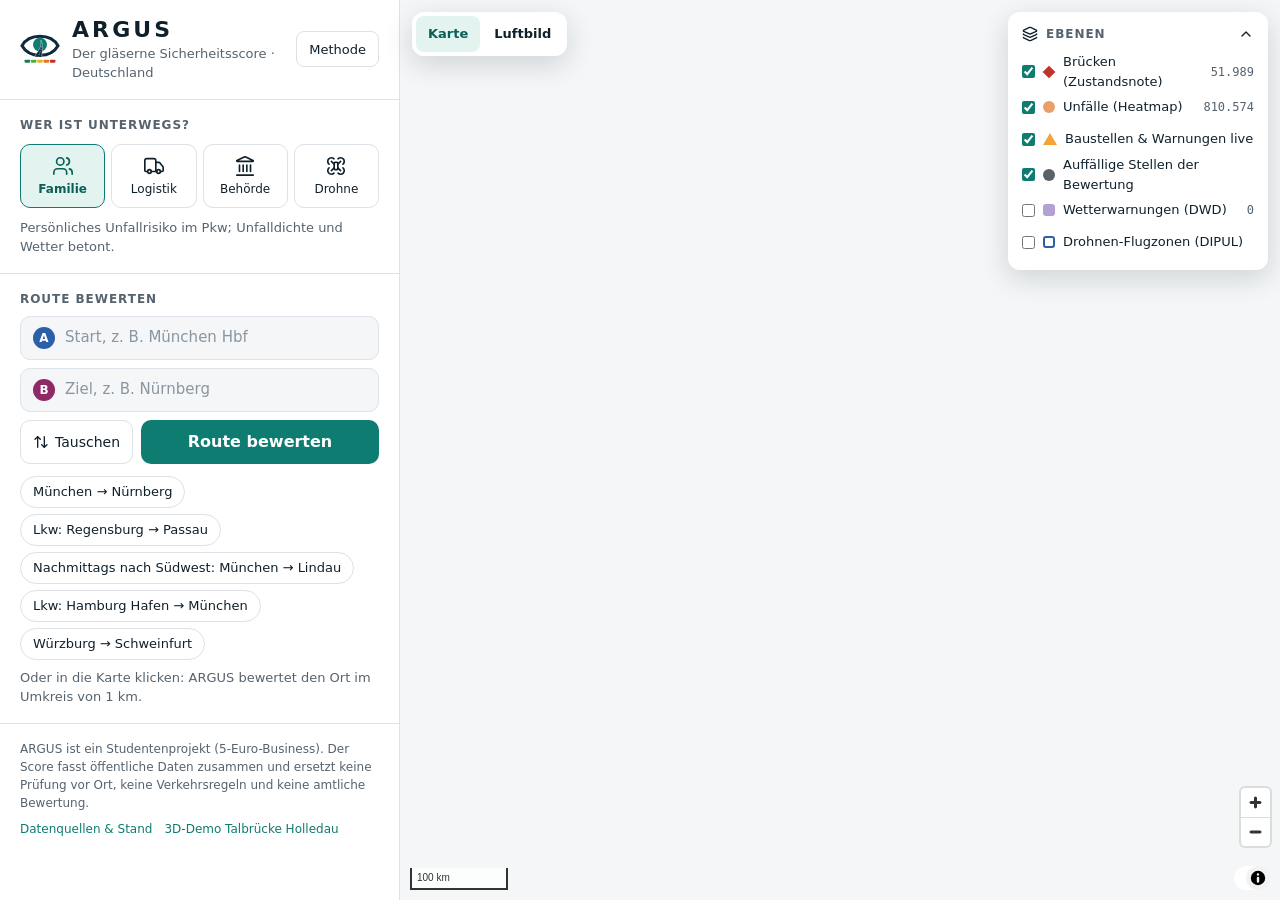
==== index.html @ 0be1b9ce "chore: Build von argus@a9c6c86 Co-Authored-By: Claude Opus 5.5 <noreply@anthropic.com>" ====
<!doctype html>
<html lang="de">
  <head>
    <meta charset="UTF-8" />
    <meta name="viewport" content="width=device-width, initial-scale=1.0" />
    <meta name="description" content="ARGUS – der gläserne Sicherheitsscore für Routen in Deutschland, berechnet aus offenen Daten." />
    <meta name="theme-color" content="#0f2a3d" />
    <link rel="icon" type="image/svg+xml" href="./argus.svg" />
    <title>ARGUS · Sicherheitsscore Deutschland</title>
    <script type="module" crossorigin src="./assets/index-DUgHoI8A.js"></script>
    <link rel="stylesheet" crossorigin href="./assets/index-BVlkdrrv.css">
  </head>
  <body>
    <div id="root"></div>
  </body>
</html>
---- assets/index-BVlkdrrv.css ----
@layer properties{@supports (((-webkit-hyphens:none)) and (not (margin-trim:block))) or ((-moz-orient:inline) and (not (color:rgb(from red r g b)))){*,:before,:after,::backdrop{--tw-scale-x:1;--tw-scale-y:1;--tw-scale-z:1;--tw-divide-y-reverse:0;--tw-border-style:solid;--tw-leading:initial;--tw-font-weight:initial;--tw-tracking:initial;--tw-ordinal:initial;--tw-slashed-zero:initial;--tw-numeric-figure:initial;--tw-numeric-spacing:initial;--tw-numeric-fraction:initial;--tw-shadow:0 0 #0000;--tw-shadow-color:initial;--tw-shadow-alpha:100%;--tw-inset-shadow:0 0 #0000;--tw-inset-shadow-color:initial;--tw-inset-shadow-alpha:100%;--tw-ring-color:initial;--tw-ring-shadow:0 0 #0000;--tw-inset-ring-color:initial;--tw-inset-ring-shadow:0 0 #0000;--tw-ring-inset:initial;--tw-ring-offset-width:0px;--tw-ring-offset-color:#fff;--tw-ring-offset-shadow:0 0 #0000;--tw-outline-style:solid;--tw-blur:initial;--tw-brightness:initial;--tw-contrast:initial;--tw-grayscale:initial;--tw-hue-rotate:initial;--tw-invert:initial;--tw-opacity:initial;--tw-saturate:initial;--tw-sepia:initial;--tw-drop-shadow:initial;--tw-drop-shadow-color:initial;--tw-drop-shadow-alpha:100%;--tw-drop-shadow-size:initial}}}@layer theme{:root,:host{--font-sans:"IBM Plex Sans", system-ui, sans-serif;--color-white:#fff;--spacing:.25rem;--text-xs:.75rem;--text-xs--line-height:calc(1 / .75);--text-sm:.875rem;--text-sm--line-height:calc(1.25 / .875);--text-base:1rem;--text-base--line-height: 1.5 ;--text-lg:1.125rem;--text-lg--line-height:calc(1.75 / 1.125);--font-weight-medium:500;--font-weight-semibold:600;--font-weight-bold:700;--leading-tight:1.25;--leading-relaxed:1.625;--radius-sm:.25rem;--radius-md:.375rem;--radius-lg:.5rem;--radius-xl:.75rem;--radius-2xl:1rem;--animate-spin:spin 1s linear infinite;--aspect-video:16 / 9;--default-transition-duration:.15s;--default-transition-timing-function:cubic-bezier(.4, 0, .2, 1);--default-font-family:"IBM Plex Sans", system-ui, sans-serif;--default-mono-font-family:"IBM Plex Mono", ui-monospace, monospace;--color-accent:var(--accent)}}@layer base{*,:after,:before,::backdrop{box-sizing:border-box;border:0 solid;margin:0;padding:0}::file-selector-button{box-sizing:border-box;border:0 solid;margin:0;padding:0}html,:host{-webkit-text-size-adjust:100%;tab-size:4;line-height:1.5;font-family:var(--default-font-family,-apple-system, BlinkMacSystemFont, "Segoe UI", Roboto, "Helvetica Neue", "Noto Sans", Arial, sans-serif, "Apple Color Emoji", "Segoe UI Emoji", "Segoe UI Symbol", "Noto Color Emoji");font-feature-settings:var(--default-font-feature-settings,normal);font-variation-settings:var(--default-font-variation-settings,normal);-webkit-tap-highlight-color:transparent}hr{height:0;color:inherit;border-top-width:1px}abbr:where([title]){-webkit-text-decoration:underline dotted;text-decoration:underline dotted}h1,h2,h3,h4,h5,h6{font-size:inherit;font-weight:inherit}a{color:inherit;-webkit-text-decoration:inherit;text-decoration:inherit}b,strong{font-weight:bolder}code,kbd,samp,pre{font-family:var(--default-mono-font-family,ui-monospace, SFMono-Regular, Menlo, Monaco, Consolas, "Liberation Mono", "Courier New", monospace);font-feature-settings:var(--default-mono-font-feature-settings,normal);font-variation-settings:var(--default-mono-font-variation-settings,normal);font-size:1em}small{font-size:80%}sub,sup{vertical-align:baseline;font-size:75%;line-height:0;position:relative}sub{bottom:-.25em}sup{top:-.5em}table{text-indent:0;border-color:inherit;border-collapse:collapse}:-moz-focusring:where(:not(iframe)){outline:auto}progress{vertical-align:baseline}summary{display:list-item}ol,ul,menu{list-style:none}img,svg,video,canvas,audio,iframe,embed,object{vertical-align:middle;display:block}img,video{max-width:100%;height:auto}button,input,select,optgroup,textarea{font:inherit;font-feature-settings:inherit;font-variation-settings:inherit;letter-spacing:inherit;color:inherit;opacity:1;background-color:#0000;border-radius:0}::file-selector-button{font:inherit;font-feature-settings:inherit;font-variation-settings:inherit;letter-spacing:inherit;color:inherit;opacity:1;background-color:#0000;border-radius:0}:where(select:is([multiple],[size])) optgroup{font-weight:bolder}:where(select:is([multiple],[size])) optgroup option{padding-inline-start:20px}::file-selector-button{margin-inline-end:4px}::placeholder{opacity:1}@supports (not ((-webkit-appearance:-apple-pay-button))) or (contain-intrinsic-size:1px){::placeholder{color:currentColor}@supports (color:color-mix(in lab,red,red)){::placeholder{color:color-mix(in oklab,currentcolor 50%,transparent)}}}textarea{resize:vertical}::-webkit-search-decoration{-webkit-appearance:none}::-webkit-date-and-time-value{min-height:1lh;text-align:inherit}::-webkit-datetime-edit{display:inline-flex}::-webkit-datetime-edit-fields-wrapper{padding:0}::-webkit-datetime-edit{padding-block:0}::-webkit-datetime-edit-year-field{padding-block:0}::-webkit-datetime-edit-month-field{padding-block:0}::-webkit-datetime-edit-day-field{padding-block:0}::-webkit-datetime-edit-hour-field{padding-block:0}::-webkit-datetime-edit-minute-field{padding-block:0}::-webkit-datetime-edit-second-field{padding-block:0}::-webkit-datetime-edit-millisecond-field{padding-block:0}::-webkit-datetime-edit-meridiem-field{padding-block:0}::-webkit-calendar-picker-indicator{line-height:1}:-moz-ui-invalid{box-shadow:none}button,input:where([type=button],[type=reset],[type=submit]){appearance:button}::file-selector-button{appearance:button}::-webkit-inner-spin-button{height:auto}::-webkit-outer-spin-button{height:auto}[hidden]:where(:not([hidden=until-found])){display:none!important}}@layer components;@layer utilities{.visible{visibility:visible}.absolute{position:absolute}.fixed{position:fixed}.relative{position:relative}.sticky{position:sticky}.inset-0{inset:0}.inset-x-0{inset-inline:0}.inset-y-0{inset-block:0}.-top-1{top:calc(var(--spacing) * -1)}.-top-1\.5{top:calc(var(--spacing) * -1.5)}.top-0{top:0}.top-2{top:calc(var(--spacing) * 2)}.top-3{top:calc(var(--spacing) * 3)}.top-14{top:calc(var(--spacing) * 14)}.top-full{top:100%}.right-0{right:0}.right-2{right:calc(var(--spacing) * 2)}.right-3{right:calc(var(--spacing) * 3)}.-bottom-1{bottom:calc(var(--spacing) * -1)}.-bottom-1\.5{bottom:calc(var(--spacing) * -1.5)}.bottom-8{bottom:calc(var(--spacing) * 8)}.left-0{left:0}.left-3{left:calc(var(--spacing) * 3)}.z-10{z-index:10}.z-20{z-index:20}.order-1{order:1}.order-2{order:2}.col-span-2{grid-column:span 2/span 2}.container{width:100%}@media(min-width:40rem){.container{max-width:40rem}}@media(min-width:48rem){.container{max-width:48rem}}@media(min-width:64rem){.container{max-width:64rem}}@media(min-width:80rem){.container{max-width:80rem}}@media(min-width:96rem){.container{max-width:96rem}}.m-0{margin:0}.m-auto{margin:auto}.-mx-2{margin-inline:calc(var(--spacing) * -2)}.my-3{margin-block:calc(var(--spacing) * 3)}.-mt-1{margin-top:calc(var(--spacing) * -1)}.mt-1{margin-top:var(--spacing)}.mt-2{margin-top:calc(var(--spacing) * 2)}.mt-px{margin-top:1px}.-mr-2{margin-right:calc(var(--spacing) * -2)}.ml-1{margin-left:var(--spacing)}.ml-1\.5{margin-left:calc(var(--spacing) * 1.5)}.ml-auto{margin-left:auto}.block{display:block}.flex{display:flex}.grid{display:grid}.inline-block{display:inline-block}.aspect-video{aspect-ratio:var(--aspect-video)}.size-0{width:0;height:0}.size-2{width:calc(var(--spacing) * 2);height:calc(var(--spacing) * 2)}.size-3{width:calc(var(--spacing) * 3);height:calc(var(--spacing) * 3)}.size-9{width:calc(var(--spacing) * 9);height:calc(var(--spacing) * 9)}.size-\[22px\]{width:22px;height:22px}.size-\[84px\]{width:84px;height:84px}.h-1\.5{height:calc(var(--spacing) * 1.5)}.h-3{height:calc(var(--spacing) * 3)}.h-3\.5{height:calc(var(--spacing) * 3.5)}.h-4{height:calc(var(--spacing) * 4)}.h-14{height:calc(var(--spacing) * 14)}.h-auto{height:auto}.h-full{height:100%}.max-h-72{max-height:calc(var(--spacing) * 72)}.max-h-\[calc\(100vh-48px\)\]{max-height:calc(100vh - 48px)}.min-h-0{min-height:0}.min-h-8{min-height:calc(var(--spacing) * 8)}.min-h-9{min-height:calc(var(--spacing) * 9)}.min-h-11{min-height:calc(var(--spacing) * 11)}.min-h-16{min-height:calc(var(--spacing) * 16)}.w-0\.5{width:calc(var(--spacing) * .5)}.w-1\.5{width:calc(var(--spacing) * 1.5)}.w-\[74px\]{width:74px}.w-\[min\(260px\,calc\(100vw-24px\)\)\]{width:min(260px,100vw - 24px)}.w-\[min\(320px\,calc\(100\%-24px\)\)\]{width:min(320px,100% - 24px)}.w-\[min\(760px\,calc\(100vw-32px\)\)\]{width:min(760px,100vw - 32px)}.w-\[min\(1180px\,calc\(100vw-32px\)\)\]{width:min(1180px,100vw - 32px)}.w-full{width:100%}.min-w-0{min-width:0}.min-w-\[3px\]{min-width:3px}.flex-1{flex:1}.flex-none{flex:none}.scale-75{--tw-scale-x:75%;--tw-scale-y:75%;--tw-scale-z:75%;scale:var(--tw-scale-x) var(--tw-scale-y)}.rotate-45{rotate:45deg}.rotate-180{rotate:180deg}.animate-spin{animation:var(--animate-spin)}.cursor-grab{cursor:grab}.cursor-pointer{cursor:pointer}.list-none{list-style-type:none}.grid-cols-4{grid-template-columns:repeat(4,minmax(0,1fr))}.grid-cols-\[1fr_auto\]{grid-template-columns:1fr auto}.grid-cols-\[40fr_15fr_15fr_15fr_15fr\]{grid-template-columns:40fr 15fr 15fr 15fr 15fr}.grid-cols-\[auto_1fr\]{grid-template-columns:auto 1fr}.grid-rows-\[46vh_1fr\]{grid-template-rows:46vh 1fr}.flex-col{flex-direction:column}.flex-wrap{flex-wrap:wrap}.place-items-center{place-items:center}.items-center{align-items:center}.items-end{align-items:flex-end}.items-start{align-items:flex-start}.justify-between{justify-content:space-between}.justify-center{justify-content:center}.gap-0\.5{gap:calc(var(--spacing) * .5)}.gap-1{gap:var(--spacing)}.gap-1\.5{gap:calc(var(--spacing) * 1.5)}.gap-2{gap:calc(var(--spacing) * 2)}.gap-2\.5{gap:calc(var(--spacing) * 2.5)}.gap-3{gap:calc(var(--spacing) * 3)}.gap-3\.5{gap:calc(var(--spacing) * 3.5)}.gap-4{gap:calc(var(--spacing) * 4)}.gap-\[2px\]{gap:2px}.gap-\[3px\]{gap:3px}.gap-px{gap:1px}.gap-x-3{column-gap:calc(var(--spacing) * 3)}.gap-x-4{column-gap:calc(var(--spacing) * 4)}.gap-y-0\.5{row-gap:calc(var(--spacing) * .5)}.gap-y-1{row-gap:var(--spacing)}:where(.divide-y>:not(:last-child)){--tw-divide-y-reverse:0;border-bottom-style:var(--tw-border-style);border-top-style:var(--tw-border-style);border-top-width:calc(1px * var(--tw-divide-y-reverse));border-bottom-width:calc(1px * calc(1 - var(--tw-divide-y-reverse)))}:where(.divide-line>:not(:last-child)){border-color:var(--line)}.self-start{align-self:flex-start}.self-stretch{align-self:stretch}.truncate{text-overflow:ellipsis;white-space:nowrap;overflow:hidden}.overflow-auto{overflow:auto}.overflow-hidden{overflow:hidden}.overflow-x-auto{overflow-x:auto}.overflow-y-auto{overflow-y:auto}.rounded{border-radius:.25rem}.rounded-2xl{border-radius:var(--radius-2xl)}.rounded-\[3px\]{border-radius:3px}.rounded-\[5px\]{border-radius:5px}.rounded-\[10px\]{border-radius:10px}.rounded-full{border-radius:2147483647px}.rounded-lg{border-radius:var(--radius-lg)}.rounded-md{border-radius:var(--radius-md)}.rounded-sm{border-radius:var(--radius-sm)}.rounded-xl{border-radius:var(--radius-xl)}.rounded-t-\[2px\]{border-top-left-radius:2px;border-top-right-radius:2px}.rounded-l-\[3px\]{border-top-left-radius:3px;border-bottom-left-radius:3px}.rounded-r-\[3px\]{border-top-right-radius:3px;border-bottom-right-radius:3px}.border{border-style:var(--tw-border-style);border-width:1px}.border-0{border-style:var(--tw-border-style);border-width:0}.border-2{border-style:var(--tw-border-style);border-width:2px}.border-x-\[7px\]{border-inline-style:var(--tw-border-style);border-inline-width:7px}.border-b{border-bottom-style:var(--tw-border-style);border-bottom-width:1px}.border-b-\[12px\]{border-bottom-style:var(--tw-border-style);border-bottom-width:12px}.border-accent{border-color:var(--accent)}.border-ink{border-color:var(--ink)}.border-line{border-color:var(--line)}.border-x-transparent{border-inline-color:#0000}.bg-\[\#2b5fa8\]{background-color:#2b5fa8}.bg-\[\#8e2a66\]{background-color:#8e2a66}.bg-\[\#e3b32a\]{background-color:#e3b32a}.bg-accent{background-color:var(--accent)}.bg-accent-soft{background-color:var(--accent-soft)}.bg-faint{background-color:var(--faint)}.bg-grade-a{background-color:#1a7f4b}.bg-grade-b{background-color:#5daa3c}.bg-grade-c{background-color:#e3b32a}.bg-grade-d{background-color:#e2742b}.bg-grade-e{background-color:#c2312a}.bg-ground{background-color:var(--ground)}.bg-ink,.bg-ink\/15{background-color:var(--ink)}@supports (color:color-mix(in lab,red,red)){.bg-ink\/15{background-color:color-mix(in oklab,var(--ink) 15%,transparent)}}.bg-surface{background-color:var(--surface)}.bg-track{background-color:var(--track)}.bg-transparent{background-color:#0000}.bg-warn-soft{background-color:var(--warn-soft)}.p-0{padding:0}.p-1{padding:var(--spacing)}.p-1\.5{padding:calc(var(--spacing) * 1.5)}.p-2{padding:calc(var(--spacing) * 2)}.px-1\.5{padding-inline:calc(var(--spacing) * 1.5)}.px-2{padding-inline:calc(var(--spacing) * 2)}.px-2\.5{padding-inline:calc(var(--spacing) * 2.5)}.px-3{padding-inline:calc(var(--spacing) * 3)}.px-4{padding-inline:calc(var(--spacing) * 4)}.px-5{padding-inline:calc(var(--spacing) * 5)}.px-6{padding-inline:calc(var(--spacing) * 6)}.py-1\.5{padding-block:calc(var(--spacing) * 1.5)}.py-2{padding-block:calc(var(--spacing) * 2)}.py-2\.5{padding-block:calc(var(--spacing) * 2.5)}.py-3{padding-block:calc(var(--spacing) * 3)}.py-4{padding-block:calc(var(--spacing) * 4)}.py-5{padding-block:calc(var(--spacing) * 5)}.py-px{padding-block:1px}.pt-1{padding-top:var(--spacing)}.pr-2{padding-right:calc(var(--spacing) * 2)}.pb-2{padding-bottom:calc(var(--spacing) * 2)}.text-center{text-align:center}.text-left{text-align:left}.font-mono{font-family:IBM Plex Mono,ui-monospace,monospace}.text-base{font-size:var(--text-base);line-height:var(--tw-leading,var(--text-base--line-height))}.text-lg{font-size:var(--text-lg);line-height:var(--tw-leading,var(--text-lg--line-height))}.text-sm{font-size:var(--text-sm);line-height:var(--tw-leading,var(--text-sm--line-height))}.text-xs{font-size:var(--text-xs);line-height:var(--tw-leading,var(--text-xs--line-height))}.text-\[11px\]{font-size:11px}.text-\[12px\]{font-size:12px}.text-\[13px\]{font-size:13px}.text-\[14px\]{font-size:14px}.text-\[15px\]{font-size:15px}.text-\[22px\]{font-size:22px}.text-\[32px\]{font-size:32px}.text-\[50px\]{font-size:50px}.leading-relaxed{--tw-leading:var(--leading-relaxed);line-height:var(--leading-relaxed)}.leading-tight{--tw-leading:var(--leading-tight);line-height:var(--leading-tight)}.font-bold{--tw-font-weight:var(--font-weight-bold);font-weight:var(--font-weight-bold)}.font-medium{--tw-font-weight:var(--font-weight-medium);font-weight:var(--font-weight-medium)}.font-semibold{--tw-font-weight:var(--font-weight-semibold);font-weight:var(--font-weight-semibold)}.tracking-\[0\.06em\]{--tw-tracking:.06em;letter-spacing:.06em}.tracking-\[0\.14em\]{--tw-tracking:.14em;letter-spacing:.14em}.whitespace-pre-line{white-space:pre-line}.text-accent{color:var(--accent)}.text-accent-ink{color:var(--accent-ink)}.text-accent-strong{color:var(--accent-strong)}.text-faint{color:var(--faint)}.text-ink{color:var(--ink)}.text-muted{color:var(--muted)}.text-warn-ink{color:var(--warn-ink)}.text-white{color:var(--color-white)}.uppercase{text-transform:uppercase}.tabular-nums{--tw-numeric-spacing:tabular-nums;font-variant-numeric:var(--tw-ordinal, ) var(--tw-slashed-zero, ) var(--tw-numeric-figure, ) var(--tw-numeric-spacing, ) var(--tw-numeric-fraction, )}.underline{text-decoration-line:underline}.underline-offset-2{text-underline-offset:2px}.accent-\[var\(--accent\)\]{accent-color:var(--accent)}.accent-\[var\(--color-accent\)\]{accent-color:var(--color-accent)}.opacity-60{opacity:.6}.opacity-70{opacity:.7}.shadow-2xl{--tw-shadow:0 25px 50px -12px var(--tw-shadow-color,#00000040);box-shadow:var(--tw-inset-shadow),var(--tw-inset-ring-shadow),var(--tw-ring-offset-shadow),var(--tw-ring-shadow),var(--tw-shadow)}.shadow-\[0_8px_28px_rgba\(16\,32\,43\,0\.16\)\]{--tw-shadow:0 8px 28px var(--tw-shadow-color,#10202b29);box-shadow:var(--tw-inset-shadow),var(--tw-inset-ring-shadow),var(--tw-ring-offset-shadow),var(--tw-ring-shadow),var(--tw-shadow)}.shadow-\[0_8px_28px_rgba\(16\,32\,43\,0\.22\)\]{--tw-shadow:0 8px 28px var(--tw-shadow-color,#10202b38);box-shadow:var(--tw-inset-shadow),var(--tw-inset-ring-shadow),var(--tw-ring-offset-shadow),var(--tw-ring-shadow),var(--tw-shadow)}.shadow-lg{--tw-shadow:0 10px 15px -3px var(--tw-shadow-color,#0000001a), 0 4px 6px -4px var(--tw-shadow-color,#0000001a);box-shadow:var(--tw-inset-shadow),var(--tw-inset-ring-shadow),var(--tw-ring-offset-shadow),var(--tw-ring-shadow),var(--tw-shadow)}.shadow-md{--tw-shadow:0 4px 6px -1px var(--tw-shadow-color,#0000001a), 0 2px 4px -2px var(--tw-shadow-color,#0000001a);box-shadow:var(--tw-inset-shadow),var(--tw-inset-ring-shadow),var(--tw-ring-offset-shadow),var(--tw-ring-shadow),var(--tw-shadow)}.ring{--tw-ring-shadow:var(--tw-ring-inset, ) 0 0 0 calc(1px + var(--tw-ring-offset-width)) var(--tw-ring-color,currentcolor);box-shadow:var(--tw-inset-shadow),var(--tw-inset-ring-shadow),var(--tw-ring-offset-shadow),var(--tw-ring-shadow),var(--tw-shadow)}.outline{outline-style:var(--tw-outline-style);outline-width:1px}.filter{filter:var(--tw-blur, ) var(--tw-brightness, ) var(--tw-contrast, ) var(--tw-grayscale, ) var(--tw-hue-rotate, ) var(--tw-invert, ) var(--tw-saturate, ) var(--tw-sepia, ) var(--tw-drop-shadow, )}.transition-colors{transition-property:color,background-color,border-color,outline-color,text-decoration-color,fill,stroke,--tw-gradient-from,--tw-gradient-via,--tw-gradient-to;transition-timing-function:var(--tw-ease,var(--default-transition-timing-function));transition-duration:var(--tw-duration,var(--default-transition-duration))}.transition-transform{transition-property:transform,translate,scale,rotate;transition-timing-function:var(--tw-ease,var(--default-transition-timing-function));transition-duration:var(--tw-duration,var(--default-transition-duration))}.outline-none{--tw-outline-style:none;outline-style:none}.placeholder\:text-faint::placeholder{color:var(--faint)}.focus-within\:border-accent:focus-within{border-color:var(--accent)}@media(hover:hover){.hover\:border-accent:hover{border-color:var(--accent)}.hover\:bg-accent-soft:hover{background-color:var(--accent-soft)}.hover\:bg-ground:hover{background-color:var(--ground)}.hover\:underline:hover{text-decoration-line:underline}.hover\:opacity-75:hover{opacity:.75}.hover\:opacity-80:hover{opacity:.8}}.active\:cursor-grabbing:active{cursor:grabbing}.disabled\:opacity-50:disabled{opacity:.5}.disabled\:opacity-60:disabled{opacity:.6}@media not all and (min-width:48rem){.max-md\:border-t{border-top-style:var(--tw-border-style);border-top-width:1px}}@media(min-width:40rem){.sm\:grid-cols-\[auto_1fr\]{grid-template-columns:auto 1fr}.sm\:items-center{align-items:center}.sm\:gap-4{gap:calc(var(--spacing) * 4)}}@media(min-width:48rem){.md\:top-3{top:calc(var(--spacing) * 3)}.md\:right-auto{right:auto}.md\:left-3{left:calc(var(--spacing) * 3)}.md\:order-1{order:1}.md\:order-2{order:2}.md\:grid-cols-\[400px_1fr\]{grid-template-columns:400px 1fr}.md\:grid-rows-1{grid-template-rows:repeat(1,minmax(0,1fr))}.md\:border-r{border-right-style:var(--tw-border-style);border-right-width:1px}}}.maplibregl-map{-webkit-tap-highlight-color:#0000;font:12px/20px Helvetica Neue,Arial,Helvetica,sans-serif;position:relative;overflow:hidden}.maplibregl-canvas{position:absolute;top:0;left:0}.maplibregl-map:fullscreen{width:100%;height:100%}.maplibregl-ctrl-group button.maplibregl-ctrl-compass{touch-action:none}.maplibregl-canvas-container.maplibregl-interactive,.maplibregl-ctrl-group button.maplibregl-ctrl-compass{cursor:grab;-webkit-user-select:none;user-select:none}.maplibregl-canvas-container.maplibregl-interactive.maplibregl-track-pointer{cursor:pointer}.maplibregl-canvas-container.maplibregl-interactive:active,.maplibregl-ctrl-group button.maplibregl-ctrl-compass:active{cursor:grabbing}.maplibregl-canvas-container.maplibregl-touch-zoom-rotate,.maplibregl-canvas-container.maplibregl-touch-zoom-rotate .maplibregl-canvas{touch-action:pan-x pan-y}.maplibregl-canvas-container.maplibregl-touch-drag-pan,.maplibregl-canvas-container.maplibregl-touch-drag-pan .maplibregl-canvas{touch-action:pinch-zoom}.maplibregl-canvas-container.maplibregl-touch-zoom-rotate.maplibregl-touch-drag-pan,.maplibregl-canvas-container.maplibregl-touch-zoom-rotate.maplibregl-touch-drag-pan .maplibregl-canvas{touch-action:none}.maplibregl-canvas-container.maplibregl-touch-drag-pan.maplibregl-cooperative-gestures,.maplibregl-canvas-container.maplibregl-touch-drag-pan.maplibregl-cooperative-gestures .maplibregl-canvas{touch-action:pan-x pan-y}.maplibregl-ctrl-bottom-left,.maplibregl-ctrl-bottom-right,.maplibregl-ctrl-top-left,.maplibregl-ctrl-top-right{pointer-events:none;z-index:2;position:absolute}.maplibregl-ctrl-top-left{top:0;left:0}.maplibregl-ctrl-top-right{top:0;right:0}.maplibregl-ctrl-bottom-left{bottom:0;left:0}.maplibregl-ctrl-bottom-right{bottom:0;right:0}.maplibregl-ctrl{clear:both;pointer-events:auto;transform:translate(0)}.maplibregl-ctrl-top-left .maplibregl-ctrl{float:left;margin:10px 0 0 10px}.maplibregl-ctrl-top-right .maplibregl-ctrl{float:right;margin:10px 10px 0 0}.maplibregl-ctrl-bottom-left .maplibregl-ctrl{float:left;margin:0 0 10px 10px}.maplibregl-ctrl-bottom-right .maplibregl-ctrl{float:right;margin:0 10px 10px 0}.maplibregl-ctrl-group{background:#fff;border-radius:4px}.maplibregl-ctrl-group:not(:empty){box-shadow:0 0 0 2px #0000001a}@media(forced-colors:active){.maplibregl-ctrl-group:not(:empty){box-shadow:0 0 0 2px buttontext}}.maplibregl-ctrl-group button{box-sizing:border-box;cursor:pointer;background-color:#0000;border:0;outline:none;width:29px;height:29px;padding:0;display:block}.maplibregl-ctrl-group button+button{border-top:1px solid #ddd}.maplibregl-ctrl button .maplibregl-ctrl-icon{background-position:50%;background-repeat:no-repeat;width:100%;height:100%;display:block}@media(forced-colors:active){.maplibregl-ctrl-icon{background-color:#0000}.maplibregl-ctrl-group button+button{border-top:1px solid buttontext}}.maplibregl-ctrl button::-moz-focus-inner{border:0;padding:0}.maplibregl-ctrl-attrib-button:focus,.maplibregl-ctrl-group button:focus{box-shadow:0 0 2px 2px #0096ff}.maplibregl-ctrl button:disabled{cursor:not-allowed}.maplibregl-ctrl button:disabled .maplibregl-ctrl-icon{opacity:.25}@media(hover:hover){.maplibregl-ctrl button:not(:disabled):hover{background-color:#0000000d}}.maplibregl-ctrl button:not(:disabled):active{background-color:#0000000d}.maplibregl-ctrl-group button:focus:focus-visible{box-shadow:0 0 2px 2px #0096ff}.maplibregl-ctrl-group button:focus:not(:focus-visible){box-shadow:none}.maplibregl-ctrl-group button:focus:first-child{border-radius:4px 4px 0 0}.maplibregl-ctrl-group button:focus:last-child{border-radius:0 0 4px 4px}.maplibregl-ctrl-group button:focus:only-child{border-radius:inherit}.maplibregl-ctrl button.maplibregl-ctrl-zoom-out .maplibregl-ctrl-icon{background-image:url("data:image/svg+xml;charset=utf-8,%3Csvg xmlns='http://www.w3.org/2000/svg' width='29' height='29' fill='%23333' viewBox='0 0 29 29'%3E%3Cpath d='M10 13c-.75 0-1.5.75-1.5 1.5S9.25 16 10 16h9c.75 0 1.5-.75 1.5-1.5S19.75 13 19 13z'/%3E%3C/svg%3E")}.maplibregl-ctrl button.maplibregl-ctrl-zoom-in .maplibregl-ctrl-icon{background-image:url("data:image/svg+xml;charset=utf-8,%3Csvg xmlns='http://www.w3.org/2000/svg' width='29' height='29' fill='%23333' viewBox='0 0 29 29'%3E%3Cpath d='M14.5 8.5c-.75 0-1.5.75-1.5 1.5v3h-3c-.75 0-1.5.75-1.5 1.5S9.25 16 10 16h3v3c0 .75.75 1.5 1.5 1.5S16 19.75 16 19v-3h3c.75 0 1.5-.75 1.5-1.5S19.75 13 19 13h-3v-3c0-.75-.75-1.5-1.5-1.5'/%3E%3C/svg%3E")}@media(forced-colors:active){.maplibregl-ctrl button.maplibregl-ctrl-zoom-out .maplibregl-ctrl-icon{background-image:url("data:image/svg+xml;charset=utf-8,%3Csvg xmlns='http://www.w3.org/2000/svg' width='29' height='29' fill='%23fff' viewBox='0 0 29 29'%3E%3Cpath d='M10 13c-.75 0-1.5.75-1.5 1.5S9.25 16 10 16h9c.75 0 1.5-.75 1.5-1.5S19.75 13 19 13z'/%3E%3C/svg%3E")}.maplibregl-ctrl button.maplibregl-ctrl-zoom-in .maplibregl-ctrl-icon{background-image:url("data:image/svg+xml;charset=utf-8,%3Csvg xmlns='http://www.w3.org/2000/svg' width='29' height='29' fill='%23fff' viewBox='0 0 29 29'%3E%3Cpath d='M14.5 8.5c-.75 0-1.5.75-1.5 1.5v3h-3c-.75 0-1.5.75-1.5 1.5S9.25 16 10 16h3v3c0 .75.75 1.5 1.5 1.5S16 19.75 16 19v-3h3c.75 0 1.5-.75 1.5-1.5S19.75 13 19 13h-3v-3c0-.75-.75-1.5-1.5-1.5'/%3E%3C/svg%3E")}}@media(forced-colors:active)and (prefers-color-scheme:light){.maplibregl-ctrl button.maplibregl-ctrl-zoom-out .maplibregl-ctrl-icon{background-image:url("data:image/svg+xml;charset=utf-8,%3Csvg xmlns='http://www.w3.org/2000/svg' width='29' height='29' viewBox='0 0 29 29'%3E%3Cpath d='M10 13c-.75 0-1.5.75-1.5 1.5S9.25 16 10 16h9c.75 0 1.5-.75 1.5-1.5S19.75 13 19 13z'/%3E%3C/svg%3E")}.maplibregl-ctrl button.maplibregl-ctrl-zoom-in .maplibregl-ctrl-icon{background-image:url("data:image/svg+xml;charset=utf-8,%3Csvg xmlns='http://www.w3.org/2000/svg' width='29' height='29' viewBox='0 0 29 29'%3E%3Cpath d='M14.5 8.5c-.75 0-1.5.75-1.5 1.5v3h-3c-.75 0-1.5.75-1.5 1.5S9.25 16 10 16h3v3c0 .75.75 1.5 1.5 1.5S16 19.75 16 19v-3h3c.75 0 1.5-.75 1.5-1.5S19.75 13 19 13h-3v-3c0-.75-.75-1.5-1.5-1.5'/%3E%3C/svg%3E")}}.maplibregl-ctrl button.maplibregl-ctrl-fullscreen .maplibregl-ctrl-icon{background-image:url("data:image/svg+xml;charset=utf-8,%3Csvg xmlns='http://www.w3.org/2000/svg' width='29' height='29' fill='%23333' viewBox='0 0 29 29'%3E%3Cpath d='M24 16v5.5c0 1.75-.75 2.5-2.5 2.5H16v-1l3-1.5-4-5.5 1-1 5.5 4 1.5-3zM6 16l1.5 3 5.5-4 1 1-4 5.5 3 1.5v1H7.5C5.75 24 5 23.25 5 21.5V16zm7-11v1l-3 1.5 4 5.5-1 1-5.5-4L6 13H5V7.5C5 5.75 5.75 5 7.5 5zm11 2.5c0-1.75-.75-2.5-2.5-2.5H16v1l3 1.5-4 5.5 1 1 5.5-4 1.5 3h1z'/%3E%3C/svg%3E")}.maplibregl-ctrl button.maplibregl-ctrl-shrink .maplibregl-ctrl-icon{background-image:url("data:image/svg+xml;charset=utf-8,%3Csvg xmlns='http://www.w3.org/2000/svg' width='29' height='29' viewBox='0 0 29 29'%3E%3Cpath d='M18.5 16c-1.75 0-2.5.75-2.5 2.5V24h1l1.5-3 5.5 4 1-1-4-5.5 3-1.5v-1zM13 18.5c0-1.75-.75-2.5-2.5-2.5H5v1l3 1.5L4 24l1 1 5.5-4 1.5 3h1zm3-8c0 1.75.75 2.5 2.5 2.5H24v-1l-3-1.5L25 5l-1-1-5.5 4L17 5h-1zM10.5 13c1.75 0 2.5-.75 2.5-2.5V5h-1l-1.5 3L5 4 4 5l4 5.5L5 12v1z'/%3E%3C/svg%3E")}@media(forced-colors:active){.maplibregl-ctrl button.maplibregl-ctrl-fullscreen .maplibregl-ctrl-icon{background-image:url("data:image/svg+xml;charset=utf-8,%3Csvg xmlns='http://www.w3.org/2000/svg' width='29' height='29' fill='%23fff' viewBox='0 0 29 29'%3E%3Cpath d='M24 16v5.5c0 1.75-.75 2.5-2.5 2.5H16v-1l3-1.5-4-5.5 1-1 5.5 4 1.5-3zM6 16l1.5 3 5.5-4 1 1-4 5.5 3 1.5v1H7.5C5.75 24 5 23.25 5 21.5V16zm7-11v1l-3 1.5 4 5.5-1 1-5.5-4L6 13H5V7.5C5 5.75 5.75 5 7.5 5zm11 2.5c0-1.75-.75-2.5-2.5-2.5H16v1l3 1.5-4 5.5 1 1 5.5-4 1.5 3h1z'/%3E%3C/svg%3E")}.maplibregl-ctrl button.maplibregl-ctrl-shrink .maplibregl-ctrl-icon{background-image:url("data:image/svg+xml;charset=utf-8,%3Csvg xmlns='http://www.w3.org/2000/svg' width='29' height='29' fill='%23fff' viewBox='0 0 29 29'%3E%3Cpath d='M18.5 16c-1.75 0-2.5.75-2.5 2.5V24h1l1.5-3 5.5 4 1-1-4-5.5 3-1.5v-1zM13 18.5c0-1.75-.75-2.5-2.5-2.5H5v1l3 1.5L4 24l1 1 5.5-4 1.5 3h1zm3-8c0 1.75.75 2.5 2.5 2.5H24v-1l-3-1.5L25 5l-1-1-5.5 4L17 5h-1zM10.5 13c1.75 0 2.5-.75 2.5-2.5V5h-1l-1.5 3L5 4 4 5l4 5.5L5 12v1z'/%3E%3C/svg%3E")}}@media(forced-colors:active)and (prefers-color-scheme:light){.maplibregl-ctrl button.maplibregl-ctrl-fullscreen .maplibregl-ctrl-icon{background-image:url("data:image/svg+xml;charset=utf-8,%3Csvg xmlns='http://www.w3.org/2000/svg' width='29' height='29' viewBox='0 0 29 29'%3E%3Cpath d='M24 16v5.5c0 1.75-.75 2.5-2.5 2.5H16v-1l3-1.5-4-5.5 1-1 5.5 4 1.5-3zM6 16l1.5 3 5.5-4 1 1-4 5.5 3 1.5v1H7.5C5.75 24 5 23.25 5 21.5V16zm7-11v1l-3 1.5 4 5.5-1 1-5.5-4L6 13H5V7.5C5 5.75 5.75 5 7.5 5zm11 2.5c0-1.75-.75-2.5-2.5-2.5H16v1l3 1.5-4 5.5 1 1 5.5-4 1.5 3h1z'/%3E%3C/svg%3E")}.maplibregl-ctrl button.maplibregl-ctrl-shrink .maplibregl-ctrl-icon{background-image:url("data:image/svg+xml;charset=utf-8,%3Csvg xmlns='http://www.w3.org/2000/svg' width='29' height='29' viewBox='0 0 29 29'%3E%3Cpath d='M18.5 16c-1.75 0-2.5.75-2.5 2.5V24h1l1.5-3 5.5 4 1-1-4-5.5 3-1.5v-1zM13 18.5c0-1.75-.75-2.5-2.5-2.5H5v1l3 1.5L4 24l1 1 5.5-4 1.5 3h1zm3-8c0 1.75.75 2.5 2.5 2.5H24v-1l-3-1.5L25 5l-1-1-5.5 4L17 5h-1zM10.5 13c1.75 0 2.5-.75 2.5-2.5V5h-1l-1.5 3L5 4 4 5l4 5.5L5 12v1z'/%3E%3C/svg%3E")}}.maplibregl-ctrl button.maplibregl-ctrl-compass .maplibregl-ctrl-icon{background-image:url("data:image/svg+xml;charset=utf-8,%3Csvg xmlns='http://www.w3.org/2000/svg' width='29' height='29' fill='%23333' viewBox='0 0 29 29'%3E%3Cpath d='m10.5 14 4-8 4 8z'/%3E%3Cpath fill='%23ccc' d='m10.5 16 4 8 4-8z'/%3E%3C/svg%3E")}@media(forced-colors:active){.maplibregl-ctrl button.maplibregl-ctrl-compass .maplibregl-ctrl-icon{background-image:url("data:image/svg+xml;charset=utf-8,%3Csvg xmlns='http://www.w3.org/2000/svg' width='29' height='29' fill='%23fff' viewBox='0 0 29 29'%3E%3Cpath d='m10.5 14 4-8 4 8z'/%3E%3Cpath fill='%23ccc' d='m10.5 16 4 8 4-8z'/%3E%3C/svg%3E")}}@media(forced-colors:active)and (prefers-color-scheme:light){.maplibregl-ctrl button.maplibregl-ctrl-compass .maplibregl-ctrl-icon{background-image:url("data:image/svg+xml;charset=utf-8,%3Csvg xmlns='http://www.w3.org/2000/svg' width='29' height='29' viewBox='0 0 29 29'%3E%3Cpath d='m10.5 14 4-8 4 8z'/%3E%3Cpath fill='%23ccc' d='m10.5 16 4 8 4-8z'/%3E%3C/svg%3E")}}.maplibregl-ctrl button.maplibregl-ctrl-globe .maplibregl-ctrl-icon{background-image:url("data:image/svg+xml;charset=utf-8,%3Csvg xmlns='http://www.w3.org/2000/svg' width='22' height='22' fill='none' stroke='%23333' viewBox='0 0 22 22'%3E%3Ccircle cx='11' cy='11' r='8.5'/%3E%3Cpath d='M17.5 11c0 4.819-3.02 8.5-6.5 8.5S4.5 15.819 4.5 11 7.52 2.5 11 2.5s6.5 3.681 6.5 8.5Z'/%3E%3Cpath d='M13.5 11c0 2.447-.331 4.64-.853 6.206-.262.785-.562 1.384-.872 1.777-.314.399-.58.517-.775.517s-.461-.118-.775-.517c-.31-.393-.61-.992-.872-1.777C8.831 15.64 8.5 13.446 8.5 11s.331-4.64.853-6.206c.262-.785.562-1.384.872-1.777.314-.399.58-.517.775-.517s.461.118.775.517c.31.393.61.992.872 1.777.522 1.565.853 3.76.853 6.206Z'/%3E%3Cpath d='M11 7.5c-1.909 0-3.622-.166-4.845-.428-.616-.132-1.08-.283-1.379-.434a1.3 1.3 0 0 1-.224-.138q.07-.058.224-.138c.299-.151.763-.302 1.379-.434C7.378 5.666 9.091 5.5 11 5.5s3.622.166 4.845.428c.616.132 1.08.283 1.379.434.105.053.177.1.224.138q-.07.058-.224.138c-.299.151-.763.302-1.379.434-1.223.262-2.936.428-4.845.428ZM4.486 6.436ZM11 16.5c-1.909 0-3.622-.166-4.845-.428-.616-.132-1.08-.283-1.379-.434a1.3 1.3 0 0 1-.224-.138 1.3 1.3 0 0 1 .224-.138c.299-.151.763-.302 1.379-.434C7.378 14.666 9.091 14.5 11 14.5s3.622.166 4.845.428c.616.132 1.08.283 1.379.434.105.053.177.1.224.138a1.3 1.3 0 0 1-.224.138c-.299.151-.763.302-1.379.434-1.223.262-2.936.428-4.845.428Zm-6.514-1.064ZM11 12.5c-2.46 0-4.672-.222-6.255-.574-.796-.177-1.406-.38-1.805-.59a1.5 1.5 0 0 1-.39-.272.3.3 0 0 1-.047-.064.3.3 0 0 1 .048-.064c.066-.073.189-.167.389-.272.399-.21 1.009-.413 1.805-.59C6.328 9.722 8.54 9.5 11 9.5s4.672.222 6.256.574c.795.177 1.405.38 1.804.59.2.105.323.2.39.272a.3.3 0 0 1 .047.064.3.3 0 0 1-.048.064 1.4 1.4 0 0 1-.389.272c-.399.21-1.009.413-1.804.59-1.584.352-3.796.574-6.256.574Zm-8.501-1.51v.002zm0 .018v.002zm17.002.002v-.002zm0-.018v-.002z'/%3E%3C/svg%3E")}.maplibregl-ctrl button.maplibregl-ctrl-globe-enabled .maplibregl-ctrl-icon{background-image:url("data:image/svg+xml;charset=utf-8,%3Csvg xmlns='http://www.w3.org/2000/svg' width='22' height='22' fill='none' stroke='%2333b5e5' viewBox='0 0 22 22'%3E%3Ccircle cx='11' cy='11' r='8.5'/%3E%3Cpath d='M17.5 11c0 4.819-3.02 8.5-6.5 8.5S4.5 15.819 4.5 11 7.52 2.5 11 2.5s6.5 3.681 6.5 8.5Z'/%3E%3Cpath d='M13.5 11c0 2.447-.331 4.64-.853 6.206-.262.785-.562 1.384-.872 1.777-.314.399-.58.517-.775.517s-.461-.118-.775-.517c-.31-.393-.61-.992-.872-1.777C8.831 15.64 8.5 13.446 8.5 11s.331-4.64.853-6.206c.262-.785.562-1.384.872-1.777.314-.399.58-.517.775-.517s.461.118.775.517c.31.393.61.992.872 1.777.522 1.565.853 3.76.853 6.206Z'/%3E%3Cpath d='M11 7.5c-1.909 0-3.622-.166-4.845-.428-.616-.132-1.08-.283-1.379-.434a1.3 1.3 0 0 1-.224-.138q.07-.058.224-.138c.299-.151.763-.302 1.379-.434C7.378 5.666 9.091 5.5 11 5.5s3.622.166 4.845.428c.616.132 1.08.283 1.379.434.105.053.177.1.224.138q-.07.058-.224.138c-.299.151-.763.302-1.379.434-1.223.262-2.936.428-4.845.428ZM4.486 6.436ZM11 16.5c-1.909 0-3.622-.166-4.845-.428-.616-.132-1.08-.283-1.379-.434a1.3 1.3 0 0 1-.224-.138 1.3 1.3 0 0 1 .224-.138c.299-.151.763-.302 1.379-.434C7.378 14.666 9.091 14.5 11 14.5s3.622.166 4.845.428c.616.132 1.08.283 1.379.434.105.053.177.1.224.138a1.3 1.3 0 0 1-.224.138c-.299.151-.763.302-1.379.434-1.223.262-2.936.428-4.845.428Zm-6.514-1.064ZM11 12.5c-2.46 0-4.672-.222-6.255-.574-.796-.177-1.406-.38-1.805-.59a1.5 1.5 0 0 1-.39-.272.3.3 0 0 1-.047-.064.3.3 0 0 1 .048-.064c.066-.073.189-.167.389-.272.399-.21 1.009-.413 1.805-.59C6.328 9.722 8.54 9.5 11 9.5s4.672.222 6.256.574c.795.177 1.405.38 1.804.59.2.105.323.2.39.272a.3.3 0 0 1 .047.064.3.3 0 0 1-.048.064 1.4 1.4 0 0 1-.389.272c-.399.21-1.009.413-1.804.59-1.584.352-3.796.574-6.256.574Zm-8.501-1.51v.002zm0 .018v.002zm17.002.002v-.002zm0-.018v-.002z'/%3E%3C/svg%3E")}.maplibregl-ctrl button.maplibregl-ctrl-terrain .maplibregl-ctrl-icon{background-image:url("data:image/svg+xml;charset=utf-8,%3Csvg xmlns='http://www.w3.org/2000/svg' width='22' height='22' fill='%23333' viewBox='0 0 22 22'%3E%3Cpath d='m1.754 13.406 4.453-4.851 3.09 3.09 3.281 3.277.969-.969-3.309-3.312 3.844-4.121 6.148 6.886h1.082v-.855l-7.207-8.07-4.84 5.187L6.169 6.57l-5.48 5.965v.871ZM.688 16.844h20.625v1.375H.688Zm0 0'/%3E%3C/svg%3E")}.maplibregl-ctrl button.maplibregl-ctrl-terrain-enabled .maplibregl-ctrl-icon{background-image:url("data:image/svg+xml;charset=utf-8,%3Csvg xmlns='http://www.w3.org/2000/svg' width='22' height='22' fill='%2333b5e5' viewBox='0 0 22 22'%3E%3Cpath d='m1.754 13.406 4.453-4.851 3.09 3.09 3.281 3.277.969-.969-3.309-3.312 3.844-4.121 6.148 6.886h1.082v-.855l-7.207-8.07-4.84 5.187L6.169 6.57l-5.48 5.965v.871ZM.688 16.844h20.625v1.375H.688Zm0 0'/%3E%3C/svg%3E")}.maplibregl-ctrl button.maplibregl-ctrl-geolocate .maplibregl-ctrl-icon{background-image:url("data:image/svg+xml;charset=utf-8,%3Csvg xmlns='http://www.w3.org/2000/svg' width='29' height='29' fill='%23333' viewBox='0 0 20 20'%3E%3Cpath d='M10 4C9 4 9 5 9 5v.1A5 5 0 0 0 5.1 9H5s-1 0-1 1 1 1 1 1h.1A5 5 0 0 0 9 14.9v.1s0 1 1 1 1-1 1-1v-.1a5 5 0 0 0 3.9-3.9h.1s1 0 1-1-1-1-1-1h-.1A5 5 0 0 0 11 5.1V5s0-1-1-1m0 2.5a3.5 3.5 0 1 1 0 7 3.5 3.5 0 1 1 0-7'/%3E%3Ccircle cx='10' cy='10' r='2'/%3E%3C/svg%3E")}.maplibregl-ctrl button.maplibregl-ctrl-geolocate:disabled .maplibregl-ctrl-icon{background-image:url("data:image/svg+xml;charset=utf-8,%3Csvg xmlns='http://www.w3.org/2000/svg' width='29' height='29' fill='%23aaa' viewBox='0 0 20 20'%3E%3Cpath d='M10 4C9 4 9 5 9 5v.1A5 5 0 0 0 5.1 9H5s-1 0-1 1 1 1 1 1h.1A5 5 0 0 0 9 14.9v.1s0 1 1 1 1-1 1-1v-.1a5 5 0 0 0 3.9-3.9h.1s1 0 1-1-1-1-1-1h-.1A5 5 0 0 0 11 5.1V5s0-1-1-1m0 2.5a3.5 3.5 0 1 1 0 7 3.5 3.5 0 1 1 0-7'/%3E%3Ccircle cx='10' cy='10' r='2'/%3E%3Cpath fill='red' d='m14 5 1 1-9 9-1-1z'/%3E%3C/svg%3E")}.maplibregl-ctrl button.maplibregl-ctrl-geolocate.maplibregl-ctrl-geolocate-active .maplibregl-ctrl-icon{background-image:url("data:image/svg+xml;charset=utf-8,%3Csvg xmlns='http://www.w3.org/2000/svg' width='29' height='29' fill='%2333b5e5' viewBox='0 0 20 20'%3E%3Cpath d='M10 4C9 4 9 5 9 5v.1A5 5 0 0 0 5.1 9H5s-1 0-1 1 1 1 1 1h.1A5 5 0 0 0 9 14.9v.1s0 1 1 1 1-1 1-1v-.1a5 5 0 0 0 3.9-3.9h.1s1 0 1-1-1-1-1-1h-.1A5 5 0 0 0 11 5.1V5s0-1-1-1m0 2.5a3.5 3.5 0 1 1 0 7 3.5 3.5 0 1 1 0-7'/%3E%3Ccircle cx='10' cy='10' r='2'/%3E%3C/svg%3E")}.maplibregl-ctrl button.maplibregl-ctrl-geolocate.maplibregl-ctrl-geolocate-active-error .maplibregl-ctrl-icon{background-image:url("data:image/svg+xml;charset=utf-8,%3Csvg xmlns='http://www.w3.org/2000/svg' width='29' height='29' fill='%23e58978' viewBox='0 0 20 20'%3E%3Cpath d='M10 4C9 4 9 5 9 5v.1A5 5 0 0 0 5.1 9H5s-1 0-1 1 1 1 1 1h.1A5 5 0 0 0 9 14.9v.1s0 1 1 1 1-1 1-1v-.1a5 5 0 0 0 3.9-3.9h.1s1 0 1-1-1-1-1-1h-.1A5 5 0 0 0 11 5.1V5s0-1-1-1m0 2.5a3.5 3.5 0 1 1 0 7 3.5 3.5 0 1 1 0-7'/%3E%3Ccircle cx='10' cy='10' r='2'/%3E%3C/svg%3E")}.maplibregl-ctrl button.maplibregl-ctrl-geolocate.maplibregl-ctrl-geolocate-background .maplibregl-ctrl-icon{background-image:url("data:image/svg+xml;charset=utf-8,%3Csvg xmlns='http://www.w3.org/2000/svg' width='29' height='29' fill='%2333b5e5' viewBox='0 0 20 20'%3E%3Cpath d='M10 4C9 4 9 5 9 5v.1A5 5 0 0 0 5.1 9H5s-1 0-1 1 1 1 1 1h.1A5 5 0 0 0 9 14.9v.1s0 1 1 1 1-1 1-1v-.1a5 5 0 0 0 3.9-3.9h.1s1 0 1-1-1-1-1-1h-.1A5 5 0 0 0 11 5.1V5s0-1-1-1m0 2.5a3.5 3.5 0 1 1 0 7 3.5 3.5 0 1 1 0-7'/%3E%3C/svg%3E")}.maplibregl-ctrl button.maplibregl-ctrl-geolocate.maplibregl-ctrl-geolocate-background-error .maplibregl-ctrl-icon{background-image:url("data:image/svg+xml;charset=utf-8,%3Csvg xmlns='http://www.w3.org/2000/svg' width='29' height='29' fill='%23e54e33' viewBox='0 0 20 20'%3E%3Cpath d='M10 4C9 4 9 5 9 5v.1A5 5 0 0 0 5.1 9H5s-1 0-1 1 1 1 1 1h.1A5 5 0 0 0 9 14.9v.1s0 1 1 1 1-1 1-1v-.1a5 5 0 0 0 3.9-3.9h.1s1 0 1-1-1-1-1-1h-.1A5 5 0 0 0 11 5.1V5s0-1-1-1m0 2.5a3.5 3.5 0 1 1 0 7 3.5 3.5 0 1 1 0-7'/%3E%3C/svg%3E")}.maplibregl-ctrl button.maplibregl-ctrl-geolocate.maplibregl-ctrl-geolocate-waiting .maplibregl-ctrl-icon{animation:2s linear infinite maplibregl-spin}@media(forced-colors:active){.maplibregl-ctrl button.maplibregl-ctrl-geolocate .maplibregl-ctrl-icon{background-image:url("data:image/svg+xml;charset=utf-8,%3Csvg xmlns='http://www.w3.org/2000/svg' width='29' height='29' fill='%23fff' viewBox='0 0 20 20'%3E%3Cpath d='M10 4C9 4 9 5 9 5v.1A5 5 0 0 0 5.1 9H5s-1 0-1 1 1 1 1 1h.1A5 5 0 0 0 9 14.9v.1s0 1 1 1 1-1 1-1v-.1a5 5 0 0 0 3.9-3.9h.1s1 0 1-1-1-1-1-1h-.1A5 5 0 0 0 11 5.1V5s0-1-1-1m0 2.5a3.5 3.5 0 1 1 0 7 3.5 3.5 0 1 1 0-7'/%3E%3Ccircle cx='10' cy='10' r='2'/%3E%3C/svg%3E")}.maplibregl-ctrl button.maplibregl-ctrl-geolocate:disabled .maplibregl-ctrl-icon{background-image:url("data:image/svg+xml;charset=utf-8,%3Csvg xmlns='http://www.w3.org/2000/svg' width='29' height='29' fill='%23999' viewBox='0 0 20 20'%3E%3Cpath d='M10 4C9 4 9 5 9 5v.1A5 5 0 0 0 5.1 9H5s-1 0-1 1 1 1 1 1h.1A5 5 0 0 0 9 14.9v.1s0 1 1 1 1-1 1-1v-.1a5 5 0 0 0 3.9-3.9h.1s1 0 1-1-1-1-1-1h-.1A5 5 0 0 0 11 5.1V5s0-1-1-1m0 2.5a3.5 3.5 0 1 1 0 7 3.5 3.5 0 1 1 0-7'/%3E%3Ccircle cx='10' cy='10' r='2'/%3E%3Cpath fill='red' d='m14 5 1 1-9 9-1-1z'/%3E%3C/svg%3E")}.maplibregl-ctrl button.maplibregl-ctrl-geolocate.maplibregl-ctrl-geolocate-active .maplibregl-ctrl-icon{background-image:url("data:image/svg+xml;charset=utf-8,%3Csvg xmlns='http://www.w3.org/2000/svg' width='29' height='29' fill='%2333b5e5' viewBox='0 0 20 20'%3E%3Cpath d='M10 4C9 4 9 5 9 5v.1A5 5 0 0 0 5.1 9H5s-1 0-1 1 1 1 1 1h.1A5 5 0 0 0 9 14.9v.1s0 1 1 1 1-1 1-1v-.1a5 5 0 0 0 3.9-3.9h.1s1 0 1-1-1-1-1-1h-.1A5 5 0 0 0 11 5.1V5s0-1-1-1m0 2.5a3.5 3.5 0 1 1 0 7 3.5 3.5 0 1 1 0-7'/%3E%3Ccircle cx='10' cy='10' r='2'/%3E%3C/svg%3E")}.maplibregl-ctrl button.maplibregl-ctrl-geolocate.maplibregl-ctrl-geolocate-active-error .maplibregl-ctrl-icon{background-image:url("data:image/svg+xml;charset=utf-8,%3Csvg xmlns='http://www.w3.org/2000/svg' width='29' height='29' fill='%23e58978' viewBox='0 0 20 20'%3E%3Cpath d='M10 4C9 4 9 5 9 5v.1A5 5 0 0 0 5.1 9H5s-1 0-1 1 1 1 1 1h.1A5 5 0 0 0 9 14.9v.1s0 1 1 1 1-1 1-1v-.1a5 5 0 0 0 3.9-3.9h.1s1 0 1-1-1-1-1-1h-.1A5 5 0 0 0 11 5.1V5s0-1-1-1m0 2.5a3.5 3.5 0 1 1 0 7 3.5 3.5 0 1 1 0-7'/%3E%3Ccircle cx='10' cy='10' r='2'/%3E%3C/svg%3E")}.maplibregl-ctrl button.maplibregl-ctrl-geolocate.maplibregl-ctrl-geolocate-background .maplibregl-ctrl-icon{background-image:url("data:image/svg+xml;charset=utf-8,%3Csvg xmlns='http://www.w3.org/2000/svg' width='29' height='29' fill='%2333b5e5' viewBox='0 0 20 20'%3E%3Cpath d='M10 4C9 4 9 5 9 5v.1A5 5 0 0 0 5.1 9H5s-1 0-1 1 1 1 1 1h.1A5 5 0 0 0 9 14.9v.1s0 1 1 1 1-1 1-1v-.1a5 5 0 0 0 3.9-3.9h.1s1 0 1-1-1-1-1-1h-.1A5 5 0 0 0 11 5.1V5s0-1-1-1m0 2.5a3.5 3.5 0 1 1 0 7 3.5 3.5 0 1 1 0-7'/%3E%3C/svg%3E")}.maplibregl-ctrl button.maplibregl-ctrl-geolocate.maplibregl-ctrl-geolocate-background-error .maplibregl-ctrl-icon{background-image:url("data:image/svg+xml;charset=utf-8,%3Csvg xmlns='http://www.w3.org/2000/svg' width='29' height='29' fill='%23e54e33' viewBox='0 0 20 20'%3E%3Cpath d='M10 4C9 4 9 5 9 5v.1A5 5 0 0 0 5.1 9H5s-1 0-1 1 1 1 1 1h.1A5 5 0 0 0 9 14.9v.1s0 1 1 1 1-1 1-1v-.1a5 5 0 0 0 3.9-3.9h.1s1 0 1-1-1-1-1-1h-.1A5 5 0 0 0 11 5.1V5s0-1-1-1m0 2.5a3.5 3.5 0 1 1 0 7 3.5 3.5 0 1 1 0-7'/%3E%3C/svg%3E")}}@media(forced-colors:active)and (prefers-color-scheme:light){.maplibregl-ctrl button.maplibregl-ctrl-geolocate .maplibregl-ctrl-icon{background-image:url("data:image/svg+xml;charset=utf-8,%3Csvg xmlns='http://www.w3.org/2000/svg' width='29' height='29' viewBox='0 0 20 20'%3E%3Cpath d='M10 4C9 4 9 5 9 5v.1A5 5 0 0 0 5.1 9H5s-1 0-1 1 1 1 1 1h.1A5 5 0 0 0 9 14.9v.1s0 1 1 1 1-1 1-1v-.1a5 5 0 0 0 3.9-3.9h.1s1 0 1-1-1-1-1-1h-.1A5 5 0 0 0 11 5.1V5s0-1-1-1m0 2.5a3.5 3.5 0 1 1 0 7 3.5 3.5 0 1 1 0-7'/%3E%3Ccircle cx='10' cy='10' r='2'/%3E%3C/svg%3E")}.maplibregl-ctrl button.maplibregl-ctrl-geolocate:disabled .maplibregl-ctrl-icon{background-image:url("data:image/svg+xml;charset=utf-8,%3Csvg xmlns='http://www.w3.org/2000/svg' width='29' height='29' fill='%23666' viewBox='0 0 20 20'%3E%3Cpath d='M10 4C9 4 9 5 9 5v.1A5 5 0 0 0 5.1 9H5s-1 0-1 1 1 1 1 1h.1A5 5 0 0 0 9 14.9v.1s0 1 1 1 1-1 1-1v-.1a5 5 0 0 0 3.9-3.9h.1s1 0 1-1-1-1-1-1h-.1A5 5 0 0 0 11 5.1V5s0-1-1-1m0 2.5a3.5 3.5 0 1 1 0 7 3.5 3.5 0 1 1 0-7'/%3E%3Ccircle cx='10' cy='10' r='2'/%3E%3Cpath fill='red' d='m14 5 1 1-9 9-1-1z'/%3E%3C/svg%3E")}}@keyframes maplibregl-spin{0%{transform:rotate(0)}to{transform:rotate(1turn)}}a.maplibregl-ctrl-logo{cursor:pointer;background-image:url("data:image/svg+xml;charset=utf-8,%3Csvg xmlns='http://www.w3.org/2000/svg' width='88' height='23' fill='none'%3E%3Cpath fill='%23000' fill-opacity='.4' fill-rule='evenodd' d='M17.408 16.796h-1.827l2.501-12.095h.198l3.324 6.533.988 2.19.988-2.19 3.258-6.533h.181l2.6 12.095h-1.81l-1.218-5.644-.362-1.71-.658 1.71-2.929 5.644h-.098l-2.914-5.644-.757-1.71-.345 1.71zm1.958-3.42-.726 3.663a1.255 1.255 0 0 1-1.232 1.011h-1.827a1.255 1.255 0 0 1-1.229-1.509l2.501-12.095a1.255 1.255 0 0 1 1.23-1.001h.197a1.25 1.25 0 0 1 1.12.685l3.19 6.273 3.125-6.263a1.25 1.25 0 0 1 1.123-.695h.181a1.255 1.255 0 0 1 1.227.991l1.443 6.71a5 5 0 0 1 .314-.787l.009-.016a4.6 4.6 0 0 1 1.777-1.887c.782-.46 1.668-.667 2.611-.667a4.6 4.6 0 0 1 1.7.32l.306.134c.21-.16.474-.256.759-.256h1.694a1.255 1.255 0 0 1 1.212.925 1.255 1.255 0 0 1 1.212-.925h1.711c.284 0 .545.094.755.252.613-.3 1.312-.45 2.075-.45 1.356 0 2.557.445 3.482 1.4q.47.48.763 1.064V4.701a1.255 1.255 0 0 1 1.255-1.255h1.86A1.255 1.255 0 0 1 54.44 4.7v9.194h2.217c.19 0 .37.043.532.118v-4.77c0-.356.147-.678.385-.906a2.42 2.42 0 0 1-.682-1.71c0-.665.267-1.253.735-1.7a2.45 2.45 0 0 1 1.722-.674 2.43 2.43 0 0 1 1.705.675q.318.302.504.683V4.7a1.255 1.255 0 0 1 1.255-1.255h1.744A1.255 1.255 0 0 1 65.812 4.7v3.335a4.8 4.8 0 0 1 1.526-.246c.938 0 1.817.214 2.59.69a4.47 4.47 0 0 1 1.67 1.743v-.98a1.255 1.255 0 0 1 1.256-1.256h1.777c.233 0 .451.064.639.174a3.4 3.4 0 0 1 1.567-.372c.346 0 .861.02 1.285.232a1.25 1.25 0 0 1 .689 1.004 4.7 4.7 0 0 1 .853-.588c.795-.44 1.675-.647 2.61-.647 1.385 0 2.65.39 3.525 1.396.836.938 1.168 2.173 1.168 3.528q-.001.515-.056 1.051a1.255 1.255 0 0 1-.947 1.09l.408.952a1.255 1.255 0 0 1-.477 1.552c-.418.268-.92.463-1.458.612-.613.171-1.304.244-2.049.244-1.06 0-2.043-.207-2.886-.698l-.015-.008c-.798-.48-1.419-1.135-1.818-1.963l-.004-.008a5.8 5.8 0 0 1-.548-2.512q0-.429.053-.843a1.3 1.3 0 0 1-.333-.086l-.166-.004c-.223 0-.426.062-.643.228-.03.024-.142.139-.142.59v3.883a1.255 1.255 0 0 1-1.256 1.256h-1.777a1.255 1.255 0 0 1-1.256-1.256V15.69l-.032.057a4.8 4.8 0 0 1-1.86 1.833 5.04 5.04 0 0 1-2.484.634 4.5 4.5 0 0 1-1.935-.424 1.25 1.25 0 0 1-.764.258h-1.71a1.255 1.255 0 0 1-1.256-1.255V7.687a2.4 2.4 0 0 1-.428.625c.253.23.412.561.412.93v7.553a1.255 1.255 0 0 1-1.256 1.255h-1.843a1.25 1.25 0 0 1-.894-.373c-.228.23-.544.373-.894.373H51.32a1.255 1.255 0 0 1-1.256-1.255v-1.251l-.061.117a4.7 4.7 0 0 1-1.782 1.884 4.77 4.77 0 0 1-2.485.67 5.6 5.6 0 0 1-1.485-.188l.009 2.764a1.255 1.255 0 0 1-1.255 1.259h-1.729a1.255 1.255 0 0 1-1.255-1.255v-3.537a1.255 1.255 0 0 1-1.167.793h-1.679a1.25 1.25 0 0 1-.77-.263 4.5 4.5 0 0 1-1.945.429c-.885 0-1.724-.21-2.495-.632l-.017-.01a5 5 0 0 1-1.081-.836 1.255 1.255 0 0 1-1.254 1.312h-1.81a1.255 1.255 0 0 1-1.228-.99l-.782-3.625-2.044 3.939a1.25 1.25 0 0 1-1.115.676h-.098a1.25 1.25 0 0 1-1.116-.68l-2.061-3.994zM35.92 16.63l.207-.114.223-.15q.493-.356.735-.785l.061-.118.033 1.332h1.678V9.242h-1.694l-.033 1.267q-.133-.329-.526-.658l-.032-.028a3.2 3.2 0 0 0-.668-.428l-.27-.12a3.3 3.3 0 0 0-1.235-.23q-1.136-.001-1.974.493a3.36 3.36 0 0 0-1.3 1.382q-.445.89-.444 2.074 0 1.2.51 2.107a3.8 3.8 0 0 0 1.382 1.381 3.9 3.9 0 0 0 1.893.477q.795 0 1.455-.33zm-2.789-5.38q-.576.675-.575 1.762 0 1.102.559 1.794.576.675 1.645.675a2.25 2.25 0 0 0 .934-.19 2.2 2.2 0 0 0 .468-.29l.178-.161a2.2 2.2 0 0 0 .397-.561q.244-.5.244-1.15v-.115q0-.708-.296-1.267l-.043-.077a2.2 2.2 0 0 0-.633-.709l-.13-.086-.047-.028a2.1 2.1 0 0 0-1.073-.285q-1.052 0-1.629.692zm2.316 2.706c.163-.17.28-.407.28-.83v-.114c0-.292-.06-.508-.15-.68a.96.96 0 0 0-.353-.389.85.85 0 0 0-.464-.127c-.4 0-.56.114-.664.239l-.01.012c-.148.174-.275.45-.275.945 0 .506.122.801.27.99.097.11.266.224.68.224.303 0 .504-.09.687-.269zm7.545 1.705a2.6 2.6 0 0 0 .331.423q.319.33.755.548l.173.074q.65.255 1.49.255 1.02 0 1.844-.493a3.45 3.45 0 0 0 1.316-1.4q.493-.904.493-2.089 0-1.909-.988-2.913-.988-1.02-2.584-1.02-.898 0-1.575.347a3 3 0 0 0-.415.262l-.199.166a3.4 3.4 0 0 0-.64.82V9.242h-1.712v11.553h1.729l-.017-5.134zm.53-1.138q.206.29.48.5l.155.11.053.034q.51.296 1.119.297 1.07 0 1.645-.675.577-.69.576-1.762 0-1.119-.576-1.777-.558-.675-1.645-.675-.435 0-.835.16a2 2 0 0 0-.284.136 2 2 0 0 0-.363.254 2.2 2.2 0 0 0-.46.569l-.082.162a2.6 2.6 0 0 0-.213 1.072v.115q0 .707.296 1.267l.135.211zm.964-.818a1.1 1.1 0 0 0 .367.385.94.94 0 0 0 .476.118c.423 0 .59-.117.687-.23.159-.194.28-.478.28-.95 0-.53-.133-.8-.266-.952l-.021-.025c-.078-.094-.231-.221-.68-.221a1 1 0 0 0-.503.135l-.012.007a.86.86 0 0 0-.335.343c-.073.133-.132.324-.132.614v.115a1.4 1.4 0 0 0 .14.66zm15.7-6.222q.347-.346.346-.856a1.05 1.05 0 0 0-.345-.79 1.18 1.18 0 0 0-.84-.329q-.51 0-.855.33a1.05 1.05 0 0 0-.346.79q0 .51.346.855.345.346.856.346.51 0 .839-.346zm4.337 9.314.033-1.332q.191.403.59.747l.098.081a4 4 0 0 0 .316.224l.223.122a3.2 3.2 0 0 0 1.44.322 3.8 3.8 0 0 0 1.875-.477 3.5 3.5 0 0 0 1.382-1.366q.527-.89.526-2.09 0-1.184-.444-2.073a3.24 3.24 0 0 0-1.283-1.399q-.823-.51-1.942-.51a3.5 3.5 0 0 0-1.527.344l-.086.043-.165.09a3 3 0 0 0-.33.214q-.432.315-.656.707a2 2 0 0 0-.099.198l.082-1.283V4.701h-1.744v12.095zm.473-2.509a2.5 2.5 0 0 0 .566.7q.117.098.245.18l.144.08a2.1 2.1 0 0 0 .975.232q1.07 0 1.645-.675.576-.69.576-1.778 0-1.102-.576-1.777-.56-.691-1.645-.692a2.2 2.2 0 0 0-1.015.235q-.22.113-.415.282l-.15.142a2.1 2.1 0 0 0-.42.594q-.223.479-.223 1.1v.115q0 .705.293 1.26zm2.616-.293c.157-.191.28-.479.28-.967 0-.51-.13-.79-.276-.961l-.021-.026c-.082-.1-.232-.225-.67-.225a.87.87 0 0 0-.681.279l-.012.011c-.154.155-.274.38-.274.807v.115c0 .285.057.499.144.669a1.1 1.1 0 0 0 .367.405c.137.082.28.123.455.123.423 0 .59-.118.686-.23zm8.266-3.013q.345-.13.724-.14l.069-.002q.493 0 .642.099l.247-1.794q-.196-.099-.717-.099a2.3 2.3 0 0 0-.545.063 2 2 0 0 0-.411.148 2.2 2.2 0 0 0-.4.249 2.5 2.5 0 0 0-.485.499 2.7 2.7 0 0 0-.32.581l-.05.137v-1.48h-1.778v7.553h1.777v-3.884q0-.546.159-.943a1.5 1.5 0 0 1 .466-.636 2.5 2.5 0 0 1 .399-.253 2 2 0 0 1 .224-.099zm9.784 2.656.05-.922q0-1.743-.856-2.698-.838-.97-2.584-.97-1.119-.001-2.007.493a3.46 3.46 0 0 0-1.4 1.382q-.493.906-.493 2.106 0 1.07.428 1.975.428.89 1.332 1.432.906.526 2.255.526.973 0 1.668-.185l.044-.012.135-.04q.613-.184.984-.421l-.542-1.267q-.3.162-.642.274l-.297.087q-.51.131-1.3.131-.954 0-1.497-.444a1.6 1.6 0 0 1-.192-.193q-.366-.44-.512-1.234l-.004-.021zm-5.427-1.256-.003.022h3.752v-.138q-.011-.727-.288-1.118a1 1 0 0 0-.156-.176q-.46-.428-1.316-.428-.986 0-1.494.604-.379.45-.494 1.234zm-27.053 2.77V4.7h-1.86v12.095h5.333V15.15zm7.103-5.908v7.553h-1.843V9.242h1.843z'/%3E%3Cpath fill='%23fff' d='m19.63 11.151-.757-1.71-.345 1.71-1.12 5.644h-1.827L18.083 4.7h.197l3.325 6.533.988 2.19.988-2.19L26.839 4.7h.181l2.6 12.095h-1.81l-1.218-5.644-.362-1.71-.658 1.71-2.93 5.644h-.098l-2.913-5.644zm14.836 5.81q-1.02 0-1.893-.478a3.8 3.8 0 0 1-1.381-1.382q-.51-.906-.51-2.106 0-1.185.444-2.074a3.36 3.36 0 0 1 1.3-1.382q.839-.494 1.974-.494a3.3 3.3 0 0 1 1.234.231 3.3 3.3 0 0 1 .97.575q.396.33.527.659l.033-1.267h1.694v7.553H37.18l-.033-1.332q-.279.593-1.02 1.053a3.17 3.17 0 0 1-1.662.444zm.296-1.482q.938 0 1.58-.642.642-.66.642-1.711v-.115q0-.708-.296-1.267a2.2 2.2 0 0 0-.807-.872 2.1 2.1 0 0 0-1.119-.313q-1.053 0-1.629.692-.575.675-.575 1.76 0 1.103.559 1.795.577.675 1.645.675zm6.521-6.237h1.711v1.4q.906-1.597 2.83-1.597 1.596 0 2.584 1.02.988 1.005.988 2.914 0 1.185-.493 2.09a3.46 3.46 0 0 1-1.316 1.399 3.5 3.5 0 0 1-1.844.493q-.954 0-1.662-.329a2.67 2.67 0 0 1-1.086-.97l.017 5.134h-1.728zm4.048 6.22q1.07 0 1.645-.674.577-.69.576-1.762 0-1.119-.576-1.777-.558-.675-1.645-.675-.592 0-1.12.296-.51.28-.822.823-.296.527-.296 1.234v.115q0 .708.296 1.267.313.543.823.855.51.296 1.119.297z'/%3E%3Cpath fill='%23e1e3e9' d='M51.325 4.7h1.86v10.45h3.473v1.646h-5.333zm7.12 4.542h1.843v7.553h-1.843zm.905-1.415a1.16 1.16 0 0 1-.856-.346 1.17 1.17 0 0 1-.346-.856 1.05 1.05 0 0 1 .346-.79q.346-.329.856-.329.494 0 .839.33a1.05 1.05 0 0 1 .345.79 1.16 1.16 0 0 1-.345.855q-.33.346-.84.346zm7.875 9.133a3.17 3.17 0 0 1-1.662-.444q-.723-.46-1.004-1.053l-.033 1.332h-1.71V4.701h1.743v4.657l-.082 1.283q.279-.658 1.086-1.119a3.5 3.5 0 0 1 1.778-.477q1.119 0 1.942.51a3.24 3.24 0 0 1 1.283 1.4q.445.888.444 2.072 0 1.201-.526 2.09a3.5 3.5 0 0 1-1.382 1.366 3.8 3.8 0 0 1-1.876.477zm-.296-1.481q1.069 0 1.645-.675.577-.69.577-1.778 0-1.102-.577-1.776-.56-.691-1.645-.692a2.12 2.12 0 0 0-1.58.659q-.642.641-.642 1.694v.115q0 .71.296 1.267a2.4 2.4 0 0 0 .807.872 2.1 2.1 0 0 0 1.119.313zm5.927-6.237h1.777v1.481q.263-.757.856-1.217a2.14 2.14 0 0 1 1.349-.46q.527 0 .724.098l-.247 1.794q-.149-.099-.642-.099-.774 0-1.416.494-.626.493-.626 1.58v3.883h-1.777V9.242zm9.534 7.718q-1.35 0-2.255-.526-.904-.543-1.332-1.432a4.6 4.6 0 0 1-.428-1.975q0-1.2.493-2.106a3.46 3.46 0 0 1 1.4-1.382q.889-.495 2.007-.494 1.744 0 2.584.97.855.956.856 2.7 0 .444-.05.92h-5.43q.18 1.005.708 1.45.542.443 1.497.443.79 0 1.3-.131a4 4 0 0 0 .938-.362l.542 1.267q-.411.263-1.119.46-.708.198-1.711.197zm1.596-4.558q.016-1.02-.444-1.432-.46-.428-1.316-.428-1.728 0-1.991 1.86z'/%3E%3Cpath d='M5.074 15.948a.484.657 0 0 0-.486.659v1.84a.484.657 0 0 0 .486.659h4.101a.484.657 0 0 0 .486-.659v-1.84a.484.657 0 0 0-.486-.659zm3.56 1.16H5.617v.838h3.017z' style='fill:%23fff;fill-rule:evenodd;stroke-width:1.03600001'/%3E%3Cg style='stroke-width:1.12603545'%3E%3Cpath d='M-9.408-1.416c-3.833-.025-7.056 2.912-7.08 6.615-.02 3.08 1.653 4.832 3.107 6.268.903.892 1.721 1.74 2.32 2.902l-.525-.004c-.543-.003-.992.304-1.24.639a1.87 1.87 0 0 0-.362 1.121l-.011 1.877c-.003.402.104.787.347 1.125.244.338.688.653 1.23.656l4.142.028c.542.003.99-.306 1.238-.641a1.87 1.87 0 0 0 .363-1.121l.012-1.875a1.87 1.87 0 0 0-.348-1.127c-.243-.338-.688-.653-1.23-.656l-.518-.004c.597-1.145 1.425-1.983 2.348-2.87 1.473-1.414 3.18-3.149 3.2-6.226-.016-3.59-2.923-6.684-6.993-6.707m-.006 1.1v.002c3.274.02 5.92 2.532 5.9 5.6-.017 2.706-1.39 4.026-2.863 5.44-1.034.994-2.118 2.033-2.814 3.633-.018.041-.052.055-.075.065q-.013.004-.02.01a.34.34 0 0 1-.226.084.34.34 0 0 1-.224-.086l-.092-.077c-.699-1.615-1.768-2.669-2.781-3.67-1.454-1.435-2.797-2.762-2.78-5.478.02-3.067 2.7-5.545 5.975-5.523m-.02 2.826c-1.62-.01-2.944 1.315-2.955 2.96-.01 1.646 1.295 2.988 2.916 2.999h.002c1.621.01 2.943-1.316 2.953-2.961.011-1.646-1.294-2.988-2.916-2.998m-.005 1.1c1.017.006 1.829.83 1.822 1.89s-.83 1.874-1.848 1.867c-1.018-.006-1.829-.83-1.822-1.89s.83-1.874 1.848-1.868m-2.155 11.857 4.14.025c.271.002.49.305.487.676l-.013 1.875c-.003.37-.224.67-.495.668l-4.14-.025c-.27-.002-.487-.306-.485-.676l.012-1.875c.003-.37.224-.67.494-.668' style='color:%23000;font-style:normal;font-variant:normal;font-weight:400;font-stretch:normal;font-size:medium;line-height:normal;font-family:sans-serif;font-variant-ligatures:normal;font-variant-position:normal;font-variant-caps:normal;font-variant-numeric:normal;font-variant-alternates:normal;font-feature-settings:normal;text-indent:0;text-align:start;text-decoration:none;text-decoration-line:none;text-decoration-style:solid;text-decoration-color:%23000;letter-spacing:normal;word-spacing:normal;text-transform:none;writing-mode:lr-tb;direction:ltr;text-orientation:mixed;dominant-baseline:auto;baseline-shift:baseline;text-anchor:start;white-space:normal;shape-padding:0;clip-rule:evenodd;display:inline;overflow:visible;visibility:visible;opacity:1;isolation:auto;mix-blend-mode:normal;color-interpolation:sRGB;color-interpolation-filters:linearRGB;solid-color:%23000;solid-opacity:1;vector-effect:none;fill:%23000;fill-opacity:.4;fill-rule:evenodd;stroke:none;stroke-width:2.47727823;stroke-linecap:butt;stroke-linejoin:miter;stroke-miterlimit:4;stroke-dasharray:none;stroke-dashoffset:0;stroke-opacity:1;color-rendering:auto;image-rendering:auto;shape-rendering:auto;text-rendering:auto' transform='translate(15.553 2.85)scale(.88807)'/%3E%3Cpath d='M-9.415-.316C-12.69-.338-15.37 2.14-15.39 5.207c-.017 2.716 1.326 4.041 2.78 5.477 1.013 1 2.081 2.055 2.78 3.67l.092.076a.34.34 0 0 0 .225.086.34.34 0 0 0 .227-.083l.019-.01c.022-.009.057-.024.074-.064.697-1.6 1.78-2.64 2.814-3.634 1.473-1.414 2.847-2.733 2.864-5.44.02-3.067-2.627-5.58-5.901-5.601m-.057 8.784c1.621.011 2.944-1.315 2.955-2.96.01-1.646-1.295-2.988-2.916-2.999-1.622-.01-2.945 1.315-2.955 2.96s1.295 2.989 2.916 3' style='clip-rule:evenodd;fill:%23e1e3e9;fill-opacity:1;fill-rule:evenodd;stroke:none;stroke-width:2.47727823;stroke-miterlimit:4;stroke-dasharray:none;stroke-opacity:.4' transform='translate(15.553 2.85)scale(.88807)'/%3E%3Cpath d='M-11.594 15.465c-.27-.002-.492.297-.494.668l-.012 1.876c-.003.371.214.673.485.675l4.14.027c.271.002.492-.298.495-.668l.012-1.877c.003-.37-.215-.672-.485-.674z' style='clip-rule:evenodd;fill:%23fff;fill-opacity:1;fill-rule:evenodd;stroke:none;stroke-width:2.47727823;stroke-miterlimit:4;stroke-dasharray:none;stroke-opacity:.4' transform='translate(15.553 2.85)scale(.88807)'/%3E%3C/g%3E%3C/svg%3E");background-repeat:no-repeat;width:88px;height:23px;margin:0 0 -4px -4px;display:block;overflow:hidden}a.maplibregl-ctrl-logo.maplibregl-compact{width:14px}@media(forced-colors:active){a.maplibregl-ctrl-logo{background-color:#0000;background-image:url("data:image/svg+xml;charset=utf-8,%3Csvg xmlns='http://www.w3.org/2000/svg' width='88' height='23' fill='none'%3E%3Cpath fill='%23000' fill-opacity='.4' fill-rule='evenodd' d='M17.408 16.796h-1.827l2.501-12.095h.198l3.324 6.533.988 2.19.988-2.19 3.258-6.533h.181l2.6 12.095h-1.81l-1.218-5.644-.362-1.71-.658 1.71-2.929 5.644h-.098l-2.914-5.644-.757-1.71-.345 1.71zm1.958-3.42-.726 3.663a1.255 1.255 0 0 1-1.232 1.011h-1.827a1.255 1.255 0 0 1-1.229-1.509l2.501-12.095a1.255 1.255 0 0 1 1.23-1.001h.197a1.25 1.25 0 0 1 1.12.685l3.19 6.273 3.125-6.263a1.25 1.25 0 0 1 1.123-.695h.181a1.255 1.255 0 0 1 1.227.991l1.443 6.71a5 5 0 0 1 .314-.787l.009-.016a4.6 4.6 0 0 1 1.777-1.887c.782-.46 1.668-.667 2.611-.667a4.6 4.6 0 0 1 1.7.32l.306.134c.21-.16.474-.256.759-.256h1.694a1.255 1.255 0 0 1 1.212.925 1.255 1.255 0 0 1 1.212-.925h1.711c.284 0 .545.094.755.252.613-.3 1.312-.45 2.075-.45 1.356 0 2.557.445 3.482 1.4q.47.48.763 1.064V4.701a1.255 1.255 0 0 1 1.255-1.255h1.86A1.255 1.255 0 0 1 54.44 4.7v9.194h2.217c.19 0 .37.043.532.118v-4.77c0-.356.147-.678.385-.906a2.42 2.42 0 0 1-.682-1.71c0-.665.267-1.253.735-1.7a2.45 2.45 0 0 1 1.722-.674 2.43 2.43 0 0 1 1.705.675q.318.302.504.683V4.7a1.255 1.255 0 0 1 1.255-1.255h1.744A1.255 1.255 0 0 1 65.812 4.7v3.335a4.8 4.8 0 0 1 1.526-.246c.938 0 1.817.214 2.59.69a4.47 4.47 0 0 1 1.67 1.743v-.98a1.255 1.255 0 0 1 1.256-1.256h1.777c.233 0 .451.064.639.174a3.4 3.4 0 0 1 1.567-.372c.346 0 .861.02 1.285.232a1.25 1.25 0 0 1 .689 1.004 4.7 4.7 0 0 1 .853-.588c.795-.44 1.675-.647 2.61-.647 1.385 0 2.65.39 3.525 1.396.836.938 1.168 2.173 1.168 3.528q-.001.515-.056 1.051a1.255 1.255 0 0 1-.947 1.09l.408.952a1.255 1.255 0 0 1-.477 1.552c-.418.268-.92.463-1.458.612-.613.171-1.304.244-2.049.244-1.06 0-2.043-.207-2.886-.698l-.015-.008c-.798-.48-1.419-1.135-1.818-1.963l-.004-.008a5.8 5.8 0 0 1-.548-2.512q0-.429.053-.843a1.3 1.3 0 0 1-.333-.086l-.166-.004c-.223 0-.426.062-.643.228-.03.024-.142.139-.142.59v3.883a1.255 1.255 0 0 1-1.256 1.256h-1.777a1.255 1.255 0 0 1-1.256-1.256V15.69l-.032.057a4.8 4.8 0 0 1-1.86 1.833 5.04 5.04 0 0 1-2.484.634 4.5 4.5 0 0 1-1.935-.424 1.25 1.25 0 0 1-.764.258h-1.71a1.255 1.255 0 0 1-1.256-1.255V7.687a2.4 2.4 0 0 1-.428.625c.253.23.412.561.412.93v7.553a1.255 1.255 0 0 1-1.256 1.255h-1.843a1.25 1.25 0 0 1-.894-.373c-.228.23-.544.373-.894.373H51.32a1.255 1.255 0 0 1-1.256-1.255v-1.251l-.061.117a4.7 4.7 0 0 1-1.782 1.884 4.77 4.77 0 0 1-2.485.67 5.6 5.6 0 0 1-1.485-.188l.009 2.764a1.255 1.255 0 0 1-1.255 1.259h-1.729a1.255 1.255 0 0 1-1.255-1.255v-3.537a1.255 1.255 0 0 1-1.167.793h-1.679a1.25 1.25 0 0 1-.77-.263 4.5 4.5 0 0 1-1.945.429c-.885 0-1.724-.21-2.495-.632l-.017-.01a5 5 0 0 1-1.081-.836 1.255 1.255 0 0 1-1.254 1.312h-1.81a1.255 1.255 0 0 1-1.228-.99l-.782-3.625-2.044 3.939a1.25 1.25 0 0 1-1.115.676h-.098a1.25 1.25 0 0 1-1.116-.68l-2.061-3.994zM35.92 16.63l.207-.114.223-.15q.493-.356.735-.785l.061-.118.033 1.332h1.678V9.242h-1.694l-.033 1.267q-.133-.329-.526-.658l-.032-.028a3.2 3.2 0 0 0-.668-.428l-.27-.12a3.3 3.3 0 0 0-1.235-.23q-1.136-.001-1.974.493a3.36 3.36 0 0 0-1.3 1.382q-.445.89-.444 2.074 0 1.2.51 2.107a3.8 3.8 0 0 0 1.382 1.381 3.9 3.9 0 0 0 1.893.477q.795 0 1.455-.33zm-2.789-5.38q-.576.675-.575 1.762 0 1.102.559 1.794.576.675 1.645.675a2.25 2.25 0 0 0 .934-.19 2.2 2.2 0 0 0 .468-.29l.178-.161a2.2 2.2 0 0 0 .397-.561q.244-.5.244-1.15v-.115q0-.708-.296-1.267l-.043-.077a2.2 2.2 0 0 0-.633-.709l-.13-.086-.047-.028a2.1 2.1 0 0 0-1.073-.285q-1.052 0-1.629.692zm2.316 2.706c.163-.17.28-.407.28-.83v-.114c0-.292-.06-.508-.15-.68a.96.96 0 0 0-.353-.389.85.85 0 0 0-.464-.127c-.4 0-.56.114-.664.239l-.01.012c-.148.174-.275.45-.275.945 0 .506.122.801.27.99.097.11.266.224.68.224.303 0 .504-.09.687-.269zm7.545 1.705a2.6 2.6 0 0 0 .331.423q.319.33.755.548l.173.074q.65.255 1.49.255 1.02 0 1.844-.493a3.45 3.45 0 0 0 1.316-1.4q.493-.904.493-2.089 0-1.909-.988-2.913-.988-1.02-2.584-1.02-.898 0-1.575.347a3 3 0 0 0-.415.262l-.199.166a3.4 3.4 0 0 0-.64.82V9.242h-1.712v11.553h1.729l-.017-5.134zm.53-1.138q.206.29.48.5l.155.11.053.034q.51.296 1.119.297 1.07 0 1.645-.675.577-.69.576-1.762 0-1.119-.576-1.777-.558-.675-1.645-.675-.435 0-.835.16a2 2 0 0 0-.284.136 2 2 0 0 0-.363.254 2.2 2.2 0 0 0-.46.569l-.082.162a2.6 2.6 0 0 0-.213 1.072v.115q0 .707.296 1.267l.135.211zm.964-.818a1.1 1.1 0 0 0 .367.385.94.94 0 0 0 .476.118c.423 0 .59-.117.687-.23.159-.194.28-.478.28-.95 0-.53-.133-.8-.266-.952l-.021-.025c-.078-.094-.231-.221-.68-.221a1 1 0 0 0-.503.135l-.012.007a.86.86 0 0 0-.335.343c-.073.133-.132.324-.132.614v.115a1.4 1.4 0 0 0 .14.66zm15.7-6.222q.347-.346.346-.856a1.05 1.05 0 0 0-.345-.79 1.18 1.18 0 0 0-.84-.329q-.51 0-.855.33a1.05 1.05 0 0 0-.346.79q0 .51.346.855.345.346.856.346.51 0 .839-.346zm4.337 9.314.033-1.332q.191.403.59.747l.098.081a4 4 0 0 0 .316.224l.223.122a3.2 3.2 0 0 0 1.44.322 3.8 3.8 0 0 0 1.875-.477 3.5 3.5 0 0 0 1.382-1.366q.527-.89.526-2.09 0-1.184-.444-2.073a3.24 3.24 0 0 0-1.283-1.399q-.823-.51-1.942-.51a3.5 3.5 0 0 0-1.527.344l-.086.043-.165.09a3 3 0 0 0-.33.214q-.432.315-.656.707a2 2 0 0 0-.099.198l.082-1.283V4.701h-1.744v12.095zm.473-2.509a2.5 2.5 0 0 0 .566.7q.117.098.245.18l.144.08a2.1 2.1 0 0 0 .975.232q1.07 0 1.645-.675.576-.69.576-1.778 0-1.102-.576-1.777-.56-.691-1.645-.692a2.2 2.2 0 0 0-1.015.235q-.22.113-.415.282l-.15.142a2.1 2.1 0 0 0-.42.594q-.223.479-.223 1.1v.115q0 .705.293 1.26zm2.616-.293c.157-.191.28-.479.28-.967 0-.51-.13-.79-.276-.961l-.021-.026c-.082-.1-.232-.225-.67-.225a.87.87 0 0 0-.681.279l-.012.011c-.154.155-.274.38-.274.807v.115c0 .285.057.499.144.669a1.1 1.1 0 0 0 .367.405c.137.082.28.123.455.123.423 0 .59-.118.686-.23zm8.266-3.013q.345-.13.724-.14l.069-.002q.493 0 .642.099l.247-1.794q-.196-.099-.717-.099a2.3 2.3 0 0 0-.545.063 2 2 0 0 0-.411.148 2.2 2.2 0 0 0-.4.249 2.5 2.5 0 0 0-.485.499 2.7 2.7 0 0 0-.32.581l-.05.137v-1.48h-1.778v7.553h1.777v-3.884q0-.546.159-.943a1.5 1.5 0 0 1 .466-.636 2.5 2.5 0 0 1 .399-.253 2 2 0 0 1 .224-.099zm9.784 2.656.05-.922q0-1.743-.856-2.698-.838-.97-2.584-.97-1.119-.001-2.007.493a3.46 3.46 0 0 0-1.4 1.382q-.493.906-.493 2.106 0 1.07.428 1.975.428.89 1.332 1.432.906.526 2.255.526.973 0 1.668-.185l.044-.012.135-.04q.613-.184.984-.421l-.542-1.267q-.3.162-.642.274l-.297.087q-.51.131-1.3.131-.954 0-1.497-.444a1.6 1.6 0 0 1-.192-.193q-.366-.44-.512-1.234l-.004-.021zm-5.427-1.256-.003.022h3.752v-.138q-.011-.727-.288-1.118a1 1 0 0 0-.156-.176q-.46-.428-1.316-.428-.986 0-1.494.604-.379.45-.494 1.234zm-27.053 2.77V4.7h-1.86v12.095h5.333V15.15zm7.103-5.908v7.553h-1.843V9.242h1.843z'/%3E%3Cpath fill='%23fff' d='m19.63 11.151-.757-1.71-.345 1.71-1.12 5.644h-1.827L18.083 4.7h.197l3.325 6.533.988 2.19.988-2.19L26.839 4.7h.181l2.6 12.095h-1.81l-1.218-5.644-.362-1.71-.658 1.71-2.93 5.644h-.098l-2.913-5.644zm14.836 5.81q-1.02 0-1.893-.478a3.8 3.8 0 0 1-1.381-1.382q-.51-.906-.51-2.106 0-1.185.444-2.074a3.36 3.36 0 0 1 1.3-1.382q.839-.494 1.974-.494a3.3 3.3 0 0 1 1.234.231 3.3 3.3 0 0 1 .97.575q.396.33.527.659l.033-1.267h1.694v7.553H37.18l-.033-1.332q-.279.593-1.02 1.053a3.17 3.17 0 0 1-1.662.444zm.296-1.482q.938 0 1.58-.642.642-.66.642-1.711v-.115q0-.708-.296-1.267a2.2 2.2 0 0 0-.807-.872 2.1 2.1 0 0 0-1.119-.313q-1.053 0-1.629.692-.575.675-.575 1.76 0 1.103.559 1.795.577.675 1.645.675zm6.521-6.237h1.711v1.4q.906-1.597 2.83-1.597 1.596 0 2.584 1.02.988 1.005.988 2.914 0 1.185-.493 2.09a3.46 3.46 0 0 1-1.316 1.399 3.5 3.5 0 0 1-1.844.493q-.954 0-1.662-.329a2.67 2.67 0 0 1-1.086-.97l.017 5.134h-1.728zm4.048 6.22q1.07 0 1.645-.674.577-.69.576-1.762 0-1.119-.576-1.777-.558-.675-1.645-.675-.592 0-1.12.296-.51.28-.822.823-.296.527-.296 1.234v.115q0 .708.296 1.267.313.543.823.855.51.296 1.119.297z'/%3E%3Cpath fill='%23e1e3e9' d='M51.325 4.7h1.86v10.45h3.473v1.646h-5.333zm7.12 4.542h1.843v7.553h-1.843zm.905-1.415a1.16 1.16 0 0 1-.856-.346 1.17 1.17 0 0 1-.346-.856 1.05 1.05 0 0 1 .346-.79q.346-.329.856-.329.494 0 .839.33a1.05 1.05 0 0 1 .345.79 1.16 1.16 0 0 1-.345.855q-.33.346-.84.346zm7.875 9.133a3.17 3.17 0 0 1-1.662-.444q-.723-.46-1.004-1.053l-.033 1.332h-1.71V4.701h1.743v4.657l-.082 1.283q.279-.658 1.086-1.119a3.5 3.5 0 0 1 1.778-.477q1.119 0 1.942.51a3.24 3.24 0 0 1 1.283 1.4q.445.888.444 2.072 0 1.201-.526 2.09a3.5 3.5 0 0 1-1.382 1.366 3.8 3.8 0 0 1-1.876.477zm-.296-1.481q1.069 0 1.645-.675.577-.69.577-1.778 0-1.102-.577-1.776-.56-.691-1.645-.692a2.12 2.12 0 0 0-1.58.659q-.642.641-.642 1.694v.115q0 .71.296 1.267a2.4 2.4 0 0 0 .807.872 2.1 2.1 0 0 0 1.119.313zm5.927-6.237h1.777v1.481q.263-.757.856-1.217a2.14 2.14 0 0 1 1.349-.46q.527 0 .724.098l-.247 1.794q-.149-.099-.642-.099-.774 0-1.416.494-.626.493-.626 1.58v3.883h-1.777V9.242zm9.534 7.718q-1.35 0-2.255-.526-.904-.543-1.332-1.432a4.6 4.6 0 0 1-.428-1.975q0-1.2.493-2.106a3.46 3.46 0 0 1 1.4-1.382q.889-.495 2.007-.494 1.744 0 2.584.97.855.956.856 2.7 0 .444-.05.92h-5.43q.18 1.005.708 1.45.542.443 1.497.443.79 0 1.3-.131a4 4 0 0 0 .938-.362l.542 1.267q-.411.263-1.119.46-.708.198-1.711.197zm1.596-4.558q.016-1.02-.444-1.432-.46-.428-1.316-.428-1.728 0-1.991 1.86z'/%3E%3Cpath d='M5.074 15.948a.484.657 0 0 0-.486.659v1.84a.484.657 0 0 0 .486.659h4.101a.484.657 0 0 0 .486-.659v-1.84a.484.657 0 0 0-.486-.659zm3.56 1.16H5.617v.838h3.017z' style='fill:%23fff;fill-rule:evenodd;stroke-width:1.03600001'/%3E%3Cg style='stroke-width:1.12603545'%3E%3Cpath d='M-9.408-1.416c-3.833-.025-7.056 2.912-7.08 6.615-.02 3.08 1.653 4.832 3.107 6.268.903.892 1.721 1.74 2.32 2.902l-.525-.004c-.543-.003-.992.304-1.24.639a1.87 1.87 0 0 0-.362 1.121l-.011 1.877c-.003.402.104.787.347 1.125.244.338.688.653 1.23.656l4.142.028c.542.003.99-.306 1.238-.641a1.87 1.87 0 0 0 .363-1.121l.012-1.875a1.87 1.87 0 0 0-.348-1.127c-.243-.338-.688-.653-1.23-.656l-.518-.004c.597-1.145 1.425-1.983 2.348-2.87 1.473-1.414 3.18-3.149 3.2-6.226-.016-3.59-2.923-6.684-6.993-6.707m-.006 1.1v.002c3.274.02 5.92 2.532 5.9 5.6-.017 2.706-1.39 4.026-2.863 5.44-1.034.994-2.118 2.033-2.814 3.633-.018.041-.052.055-.075.065q-.013.004-.02.01a.34.34 0 0 1-.226.084.34.34 0 0 1-.224-.086l-.092-.077c-.699-1.615-1.768-2.669-2.781-3.67-1.454-1.435-2.797-2.762-2.78-5.478.02-3.067 2.7-5.545 5.975-5.523m-.02 2.826c-1.62-.01-2.944 1.315-2.955 2.96-.01 1.646 1.295 2.988 2.916 2.999h.002c1.621.01 2.943-1.316 2.953-2.961.011-1.646-1.294-2.988-2.916-2.998m-.005 1.1c1.017.006 1.829.83 1.822 1.89s-.83 1.874-1.848 1.867c-1.018-.006-1.829-.83-1.822-1.89s.83-1.874 1.848-1.868m-2.155 11.857 4.14.025c.271.002.49.305.487.676l-.013 1.875c-.003.37-.224.67-.495.668l-4.14-.025c-.27-.002-.487-.306-.485-.676l.012-1.875c.003-.37.224-.67.494-.668' style='color:%23000;font-style:normal;font-variant:normal;font-weight:400;font-stretch:normal;font-size:medium;line-height:normal;font-family:sans-serif;font-variant-ligatures:normal;font-variant-position:normal;font-variant-caps:normal;font-variant-numeric:normal;font-variant-alternates:normal;font-feature-settings:normal;text-indent:0;text-align:start;text-decoration:none;text-decoration-line:none;text-decoration-style:solid;text-decoration-color:%23000;letter-spacing:normal;word-spacing:normal;text-transform:none;writing-mode:lr-tb;direction:ltr;text-orientation:mixed;dominant-baseline:auto;baseline-shift:baseline;text-anchor:start;white-space:normal;shape-padding:0;clip-rule:evenodd;display:inline;overflow:visible;visibility:visible;opacity:1;isolation:auto;mix-blend-mode:normal;color-interpolation:sRGB;color-interpolation-filters:linearRGB;solid-color:%23000;solid-opacity:1;vector-effect:none;fill:%23000;fill-opacity:.4;fill-rule:evenodd;stroke:none;stroke-width:2.47727823;stroke-linecap:butt;stroke-linejoin:miter;stroke-miterlimit:4;stroke-dasharray:none;stroke-dashoffset:0;stroke-opacity:1;color-rendering:auto;image-rendering:auto;shape-rendering:auto;text-rendering:auto' transform='translate(15.553 2.85)scale(.88807)'/%3E%3Cpath d='M-9.415-.316C-12.69-.338-15.37 2.14-15.39 5.207c-.017 2.716 1.326 4.041 2.78 5.477 1.013 1 2.081 2.055 2.78 3.67l.092.076a.34.34 0 0 0 .225.086.34.34 0 0 0 .227-.083l.019-.01c.022-.009.057-.024.074-.064.697-1.6 1.78-2.64 2.814-3.634 1.473-1.414 2.847-2.733 2.864-5.44.02-3.067-2.627-5.58-5.901-5.601m-.057 8.784c1.621.011 2.944-1.315 2.955-2.96.01-1.646-1.295-2.988-2.916-2.999-1.622-.01-2.945 1.315-2.955 2.96s1.295 2.989 2.916 3' style='clip-rule:evenodd;fill:%23e1e3e9;fill-opacity:1;fill-rule:evenodd;stroke:none;stroke-width:2.47727823;stroke-miterlimit:4;stroke-dasharray:none;stroke-opacity:.4' transform='translate(15.553 2.85)scale(.88807)'/%3E%3Cpath d='M-11.594 15.465c-.27-.002-.492.297-.494.668l-.012 1.876c-.003.371.214.673.485.675l4.14.027c.271.002.492-.298.495-.668l.012-1.877c.003-.37-.215-.672-.485-.674z' style='clip-rule:evenodd;fill:%23fff;fill-opacity:1;fill-rule:evenodd;stroke:none;stroke-width:2.47727823;stroke-miterlimit:4;stroke-dasharray:none;stroke-opacity:.4' transform='translate(15.553 2.85)scale(.88807)'/%3E%3C/g%3E%3C/svg%3E")}}@media(forced-colors:active)and (prefers-color-scheme:light){a.maplibregl-ctrl-logo{background-image:url("data:image/svg+xml;charset=utf-8,%3Csvg xmlns='http://www.w3.org/2000/svg' width='88' height='23' fill='none'%3E%3Cpath fill='%23000' fill-opacity='.4' fill-rule='evenodd' d='M17.408 16.796h-1.827l2.501-12.095h.198l3.324 6.533.988 2.19.988-2.19 3.258-6.533h.181l2.6 12.095h-1.81l-1.218-5.644-.362-1.71-.658 1.71-2.929 5.644h-.098l-2.914-5.644-.757-1.71-.345 1.71zm1.958-3.42-.726 3.663a1.255 1.255 0 0 1-1.232 1.011h-1.827a1.255 1.255 0 0 1-1.229-1.509l2.501-12.095a1.255 1.255 0 0 1 1.23-1.001h.197a1.25 1.25 0 0 1 1.12.685l3.19 6.273 3.125-6.263a1.25 1.25 0 0 1 1.123-.695h.181a1.255 1.255 0 0 1 1.227.991l1.443 6.71a5 5 0 0 1 .314-.787l.009-.016a4.6 4.6 0 0 1 1.777-1.887c.782-.46 1.668-.667 2.611-.667a4.6 4.6 0 0 1 1.7.32l.306.134c.21-.16.474-.256.759-.256h1.694a1.255 1.255 0 0 1 1.212.925 1.255 1.255 0 0 1 1.212-.925h1.711c.284 0 .545.094.755.252.613-.3 1.312-.45 2.075-.45 1.356 0 2.557.445 3.482 1.4q.47.48.763 1.064V4.701a1.255 1.255 0 0 1 1.255-1.255h1.86A1.255 1.255 0 0 1 54.44 4.7v9.194h2.217c.19 0 .37.043.532.118v-4.77c0-.356.147-.678.385-.906a2.42 2.42 0 0 1-.682-1.71c0-.665.267-1.253.735-1.7a2.45 2.45 0 0 1 1.722-.674 2.43 2.43 0 0 1 1.705.675q.318.302.504.683V4.7a1.255 1.255 0 0 1 1.255-1.255h1.744A1.255 1.255 0 0 1 65.812 4.7v3.335a4.8 4.8 0 0 1 1.526-.246c.938 0 1.817.214 2.59.69a4.47 4.47 0 0 1 1.67 1.743v-.98a1.255 1.255 0 0 1 1.256-1.256h1.777c.233 0 .451.064.639.174a3.4 3.4 0 0 1 1.567-.372c.346 0 .861.02 1.285.232a1.25 1.25 0 0 1 .689 1.004 4.7 4.7 0 0 1 .853-.588c.795-.44 1.675-.647 2.61-.647 1.385 0 2.65.39 3.525 1.396.836.938 1.168 2.173 1.168 3.528q-.001.515-.056 1.051a1.255 1.255 0 0 1-.947 1.09l.408.952a1.255 1.255 0 0 1-.477 1.552c-.418.268-.92.463-1.458.612-.613.171-1.304.244-2.049.244-1.06 0-2.043-.207-2.886-.698l-.015-.008c-.798-.48-1.419-1.135-1.818-1.963l-.004-.008a5.8 5.8 0 0 1-.548-2.512q0-.429.053-.843a1.3 1.3 0 0 1-.333-.086l-.166-.004c-.223 0-.426.062-.643.228-.03.024-.142.139-.142.59v3.883a1.255 1.255 0 0 1-1.256 1.256h-1.777a1.255 1.255 0 0 1-1.256-1.256V15.69l-.032.057a4.8 4.8 0 0 1-1.86 1.833 5.04 5.04 0 0 1-2.484.634 4.5 4.5 0 0 1-1.935-.424 1.25 1.25 0 0 1-.764.258h-1.71a1.255 1.255 0 0 1-1.256-1.255V7.687a2.4 2.4 0 0 1-.428.625c.253.23.412.561.412.93v7.553a1.255 1.255 0 0 1-1.256 1.255h-1.843a1.25 1.25 0 0 1-.894-.373c-.228.23-.544.373-.894.373H51.32a1.255 1.255 0 0 1-1.256-1.255v-1.251l-.061.117a4.7 4.7 0 0 1-1.782 1.884 4.77 4.77 0 0 1-2.485.67 5.6 5.6 0 0 1-1.485-.188l.009 2.764a1.255 1.255 0 0 1-1.255 1.259h-1.729a1.255 1.255 0 0 1-1.255-1.255v-3.537a1.255 1.255 0 0 1-1.167.793h-1.679a1.25 1.25 0 0 1-.77-.263 4.5 4.5 0 0 1-1.945.429c-.885 0-1.724-.21-2.495-.632l-.017-.01a5 5 0 0 1-1.081-.836 1.255 1.255 0 0 1-1.254 1.312h-1.81a1.255 1.255 0 0 1-1.228-.99l-.782-3.625-2.044 3.939a1.25 1.25 0 0 1-1.115.676h-.098a1.25 1.25 0 0 1-1.116-.68l-2.061-3.994zM35.92 16.63l.207-.114.223-.15q.493-.356.735-.785l.061-.118.033 1.332h1.678V9.242h-1.694l-.033 1.267q-.133-.329-.526-.658l-.032-.028a3.2 3.2 0 0 0-.668-.428l-.27-.12a3.3 3.3 0 0 0-1.235-.23q-1.136-.001-1.974.493a3.36 3.36 0 0 0-1.3 1.382q-.445.89-.444 2.074 0 1.2.51 2.107a3.8 3.8 0 0 0 1.382 1.381 3.9 3.9 0 0 0 1.893.477q.795 0 1.455-.33zm-2.789-5.38q-.576.675-.575 1.762 0 1.102.559 1.794.576.675 1.645.675a2.25 2.25 0 0 0 .934-.19 2.2 2.2 0 0 0 .468-.29l.178-.161a2.2 2.2 0 0 0 .397-.561q.244-.5.244-1.15v-.115q0-.708-.296-1.267l-.043-.077a2.2 2.2 0 0 0-.633-.709l-.13-.086-.047-.028a2.1 2.1 0 0 0-1.073-.285q-1.052 0-1.629.692zm2.316 2.706c.163-.17.28-.407.28-.83v-.114c0-.292-.06-.508-.15-.68a.96.96 0 0 0-.353-.389.85.85 0 0 0-.464-.127c-.4 0-.56.114-.664.239l-.01.012c-.148.174-.275.45-.275.945 0 .506.122.801.27.99.097.11.266.224.68.224.303 0 .504-.09.687-.269zm7.545 1.705a2.6 2.6 0 0 0 .331.423q.319.33.755.548l.173.074q.65.255 1.49.255 1.02 0 1.844-.493a3.45 3.45 0 0 0 1.316-1.4q.493-.904.493-2.089 0-1.909-.988-2.913-.988-1.02-2.584-1.02-.898 0-1.575.347a3 3 0 0 0-.415.262l-.199.166a3.4 3.4 0 0 0-.64.82V9.242h-1.712v11.553h1.729l-.017-5.134zm.53-1.138q.206.29.48.5l.155.11.053.034q.51.296 1.119.297 1.07 0 1.645-.675.577-.69.576-1.762 0-1.119-.576-1.777-.558-.675-1.645-.675-.435 0-.835.16a2 2 0 0 0-.284.136 2 2 0 0 0-.363.254 2.2 2.2 0 0 0-.46.569l-.082.162a2.6 2.6 0 0 0-.213 1.072v.115q0 .707.296 1.267l.135.211zm.964-.818a1.1 1.1 0 0 0 .367.385.94.94 0 0 0 .476.118c.423 0 .59-.117.687-.23.159-.194.28-.478.28-.95 0-.53-.133-.8-.266-.952l-.021-.025c-.078-.094-.231-.221-.68-.221a1 1 0 0 0-.503.135l-.012.007a.86.86 0 0 0-.335.343c-.073.133-.132.324-.132.614v.115a1.4 1.4 0 0 0 .14.66zm15.7-6.222q.347-.346.346-.856a1.05 1.05 0 0 0-.345-.79 1.18 1.18 0 0 0-.84-.329q-.51 0-.855.33a1.05 1.05 0 0 0-.346.79q0 .51.346.855.345.346.856.346.51 0 .839-.346zm4.337 9.314.033-1.332q.191.403.59.747l.098.081a4 4 0 0 0 .316.224l.223.122a3.2 3.2 0 0 0 1.44.322 3.8 3.8 0 0 0 1.875-.477 3.5 3.5 0 0 0 1.382-1.366q.527-.89.526-2.09 0-1.184-.444-2.073a3.24 3.24 0 0 0-1.283-1.399q-.823-.51-1.942-.51a3.5 3.5 0 0 0-1.527.344l-.086.043-.165.09a3 3 0 0 0-.33.214q-.432.315-.656.707a2 2 0 0 0-.099.198l.082-1.283V4.701h-1.744v12.095zm.473-2.509a2.5 2.5 0 0 0 .566.7q.117.098.245.18l.144.08a2.1 2.1 0 0 0 .975.232q1.07 0 1.645-.675.576-.69.576-1.778 0-1.102-.576-1.777-.56-.691-1.645-.692a2.2 2.2 0 0 0-1.015.235q-.22.113-.415.282l-.15.142a2.1 2.1 0 0 0-.42.594q-.223.479-.223 1.1v.115q0 .705.293 1.26zm2.616-.293c.157-.191.28-.479.28-.967 0-.51-.13-.79-.276-.961l-.021-.026c-.082-.1-.232-.225-.67-.225a.87.87 0 0 0-.681.279l-.012.011c-.154.155-.274.38-.274.807v.115c0 .285.057.499.144.669a1.1 1.1 0 0 0 .367.405c.137.082.28.123.455.123.423 0 .59-.118.686-.23zm8.266-3.013q.345-.13.724-.14l.069-.002q.493 0 .642.099l.247-1.794q-.196-.099-.717-.099a2.3 2.3 0 0 0-.545.063 2 2 0 0 0-.411.148 2.2 2.2 0 0 0-.4.249 2.5 2.5 0 0 0-.485.499 2.7 2.7 0 0 0-.32.581l-.05.137v-1.48h-1.778v7.553h1.777v-3.884q0-.546.159-.943a1.5 1.5 0 0 1 .466-.636 2.5 2.5 0 0 1 .399-.253 2 2 0 0 1 .224-.099zm9.784 2.656.05-.922q0-1.743-.856-2.698-.838-.97-2.584-.97-1.119-.001-2.007.493a3.46 3.46 0 0 0-1.4 1.382q-.493.906-.493 2.106 0 1.07.428 1.975.428.89 1.332 1.432.906.526 2.255.526.973 0 1.668-.185l.044-.012.135-.04q.613-.184.984-.421l-.542-1.267q-.3.162-.642.274l-.297.087q-.51.131-1.3.131-.954 0-1.497-.444a1.6 1.6 0 0 1-.192-.193q-.366-.44-.512-1.234l-.004-.021zm-5.427-1.256-.003.022h3.752v-.138q-.011-.727-.288-1.118a1 1 0 0 0-.156-.176q-.46-.428-1.316-.428-.986 0-1.494.604-.379.45-.494 1.234zm-27.053 2.77V4.7h-1.86v12.095h5.333V15.15zm7.103-5.908v7.553h-1.843V9.242h1.843z'/%3E%3Cpath fill='%23fff' d='m19.63 11.151-.757-1.71-.345 1.71-1.12 5.644h-1.827L18.083 4.7h.197l3.325 6.533.988 2.19.988-2.19L26.839 4.7h.181l2.6 12.095h-1.81l-1.218-5.644-.362-1.71-.658 1.71-2.93 5.644h-.098l-2.913-5.644zm14.836 5.81q-1.02 0-1.893-.478a3.8 3.8 0 0 1-1.381-1.382q-.51-.906-.51-2.106 0-1.185.444-2.074a3.36 3.36 0 0 1 1.3-1.382q.839-.494 1.974-.494a3.3 3.3 0 0 1 1.234.231 3.3 3.3 0 0 1 .97.575q.396.33.527.659l.033-1.267h1.694v7.553H37.18l-.033-1.332q-.279.593-1.02 1.053a3.17 3.17 0 0 1-1.662.444zm.296-1.482q.938 0 1.58-.642.642-.66.642-1.711v-.115q0-.708-.296-1.267a2.2 2.2 0 0 0-.807-.872 2.1 2.1 0 0 0-1.119-.313q-1.053 0-1.629.692-.575.675-.575 1.76 0 1.103.559 1.795.577.675 1.645.675zm6.521-6.237h1.711v1.4q.906-1.597 2.83-1.597 1.596 0 2.584 1.02.988 1.005.988 2.914 0 1.185-.493 2.09a3.46 3.46 0 0 1-1.316 1.399 3.5 3.5 0 0 1-1.844.493q-.954 0-1.662-.329a2.67 2.67 0 0 1-1.086-.97l.017 5.134h-1.728zm4.048 6.22q1.07 0 1.645-.674.577-.69.576-1.762 0-1.119-.576-1.777-.558-.675-1.645-.675-.592 0-1.12.296-.51.28-.822.823-.296.527-.296 1.234v.115q0 .708.296 1.267.313.543.823.855.51.296 1.119.297z'/%3E%3Cpath fill='%23e1e3e9' d='M51.325 4.7h1.86v10.45h3.473v1.646h-5.333zm7.12 4.542h1.843v7.553h-1.843zm.905-1.415a1.16 1.16 0 0 1-.856-.346 1.17 1.17 0 0 1-.346-.856 1.05 1.05 0 0 1 .346-.79q.346-.329.856-.329.494 0 .839.33a1.05 1.05 0 0 1 .345.79 1.16 1.16 0 0 1-.345.855q-.33.346-.84.346zm7.875 9.133a3.17 3.17 0 0 1-1.662-.444q-.723-.46-1.004-1.053l-.033 1.332h-1.71V4.701h1.743v4.657l-.082 1.283q.279-.658 1.086-1.119a3.5 3.5 0 0 1 1.778-.477q1.119 0 1.942.51a3.24 3.24 0 0 1 1.283 1.4q.445.888.444 2.072 0 1.201-.526 2.09a3.5 3.5 0 0 1-1.382 1.366 3.8 3.8 0 0 1-1.876.477zm-.296-1.481q1.069 0 1.645-.675.577-.69.577-1.778 0-1.102-.577-1.776-.56-.691-1.645-.692a2.12 2.12 0 0 0-1.58.659q-.642.641-.642 1.694v.115q0 .71.296 1.267a2.4 2.4 0 0 0 .807.872 2.1 2.1 0 0 0 1.119.313zm5.927-6.237h1.777v1.481q.263-.757.856-1.217a2.14 2.14 0 0 1 1.349-.46q.527 0 .724.098l-.247 1.794q-.149-.099-.642-.099-.774 0-1.416.494-.626.493-.626 1.58v3.883h-1.777V9.242zm9.534 7.718q-1.35 0-2.255-.526-.904-.543-1.332-1.432a4.6 4.6 0 0 1-.428-1.975q0-1.2.493-2.106a3.46 3.46 0 0 1 1.4-1.382q.889-.495 2.007-.494 1.744 0 2.584.97.855.956.856 2.7 0 .444-.05.92h-5.43q.18 1.005.708 1.45.542.443 1.497.443.79 0 1.3-.131a4 4 0 0 0 .938-.362l.542 1.267q-.411.263-1.119.46-.708.198-1.711.197zm1.596-4.558q.016-1.02-.444-1.432-.46-.428-1.316-.428-1.728 0-1.991 1.86z'/%3E%3Cpath d='M5.074 15.948a.484.657 0 0 0-.486.659v1.84a.484.657 0 0 0 .486.659h4.101a.484.657 0 0 0 .486-.659v-1.84a.484.657 0 0 0-.486-.659zm3.56 1.16H5.617v.838h3.017z' style='fill:%23fff;fill-rule:evenodd;stroke-width:1.03600001'/%3E%3Cg style='stroke-width:1.12603545'%3E%3Cpath d='M-9.408-1.416c-3.833-.025-7.056 2.912-7.08 6.615-.02 3.08 1.653 4.832 3.107 6.268.903.892 1.721 1.74 2.32 2.902l-.525-.004c-.543-.003-.992.304-1.24.639a1.87 1.87 0 0 0-.362 1.121l-.011 1.877c-.003.402.104.787.347 1.125.244.338.688.653 1.23.656l4.142.028c.542.003.99-.306 1.238-.641a1.87 1.87 0 0 0 .363-1.121l.012-1.875a1.87 1.87 0 0 0-.348-1.127c-.243-.338-.688-.653-1.23-.656l-.518-.004c.597-1.145 1.425-1.983 2.348-2.87 1.473-1.414 3.18-3.149 3.2-6.226-.016-3.59-2.923-6.684-6.993-6.707m-.006 1.1v.002c3.274.02 5.92 2.532 5.9 5.6-.017 2.706-1.39 4.026-2.863 5.44-1.034.994-2.118 2.033-2.814 3.633-.018.041-.052.055-.075.065q-.013.004-.02.01a.34.34 0 0 1-.226.084.34.34 0 0 1-.224-.086l-.092-.077c-.699-1.615-1.768-2.669-2.781-3.67-1.454-1.435-2.797-2.762-2.78-5.478.02-3.067 2.7-5.545 5.975-5.523m-.02 2.826c-1.62-.01-2.944 1.315-2.955 2.96-.01 1.646 1.295 2.988 2.916 2.999h.002c1.621.01 2.943-1.316 2.953-2.961.011-1.646-1.294-2.988-2.916-2.998m-.005 1.1c1.017.006 1.829.83 1.822 1.89s-.83 1.874-1.848 1.867c-1.018-.006-1.829-.83-1.822-1.89s.83-1.874 1.848-1.868m-2.155 11.857 4.14.025c.271.002.49.305.487.676l-.013 1.875c-.003.37-.224.67-.495.668l-4.14-.025c-.27-.002-.487-.306-.485-.676l.012-1.875c.003-.37.224-.67.494-.668' style='color:%23000;font-style:normal;font-variant:normal;font-weight:400;font-stretch:normal;font-size:medium;line-height:normal;font-family:sans-serif;font-variant-ligatures:normal;font-variant-position:normal;font-variant-caps:normal;font-variant-numeric:normal;font-variant-alternates:normal;font-feature-settings:normal;text-indent:0;text-align:start;text-decoration:none;text-decoration-line:none;text-decoration-style:solid;text-decoration-color:%23000;letter-spacing:normal;word-spacing:normal;text-transform:none;writing-mode:lr-tb;direction:ltr;text-orientation:mixed;dominant-baseline:auto;baseline-shift:baseline;text-anchor:start;white-space:normal;shape-padding:0;clip-rule:evenodd;display:inline;overflow:visible;visibility:visible;opacity:1;isolation:auto;mix-blend-mode:normal;color-interpolation:sRGB;color-interpolation-filters:linearRGB;solid-color:%23000;solid-opacity:1;vector-effect:none;fill:%23000;fill-opacity:.4;fill-rule:evenodd;stroke:none;stroke-width:2.47727823;stroke-linecap:butt;stroke-linejoin:miter;stroke-miterlimit:4;stroke-dasharray:none;stroke-dashoffset:0;stroke-opacity:1;color-rendering:auto;image-rendering:auto;shape-rendering:auto;text-rendering:auto' transform='translate(15.553 2.85)scale(.88807)'/%3E%3Cpath d='M-9.415-.316C-12.69-.338-15.37 2.14-15.39 5.207c-.017 2.716 1.326 4.041 2.78 5.477 1.013 1 2.081 2.055 2.78 3.67l.092.076a.34.34 0 0 0 .225.086.34.34 0 0 0 .227-.083l.019-.01c.022-.009.057-.024.074-.064.697-1.6 1.78-2.64 2.814-3.634 1.473-1.414 2.847-2.733 2.864-5.44.02-3.067-2.627-5.58-5.901-5.601m-.057 8.784c1.621.011 2.944-1.315 2.955-2.96.01-1.646-1.295-2.988-2.916-2.999-1.622-.01-2.945 1.315-2.955 2.96s1.295 2.989 2.916 3' style='clip-rule:evenodd;fill:%23e1e3e9;fill-opacity:1;fill-rule:evenodd;stroke:none;stroke-width:2.47727823;stroke-miterlimit:4;stroke-dasharray:none;stroke-opacity:.4' transform='translate(15.553 2.85)scale(.88807)'/%3E%3Cpath d='M-11.594 15.465c-.27-.002-.492.297-.494.668l-.012 1.876c-.003.371.214.673.485.675l4.14.027c.271.002.492-.298.495-.668l.012-1.877c.003-.37-.215-.672-.485-.674z' style='clip-rule:evenodd;fill:%23fff;fill-opacity:1;fill-rule:evenodd;stroke:none;stroke-width:2.47727823;stroke-miterlimit:4;stroke-dasharray:none;stroke-opacity:.4' transform='translate(15.553 2.85)scale(.88807)'/%3E%3C/g%3E%3C/svg%3E")}}.maplibregl-ctrl.maplibregl-ctrl-attrib{background-color:#ffffff80;margin:0;padding:0 5px}@media screen{.maplibregl-ctrl-attrib.maplibregl-compact{box-sizing:content-box;color:#000;background-color:#fff;border-radius:12px;min-height:20px;margin:10px;padding:2px 24px 2px 0;position:relative}.maplibregl-ctrl-attrib.maplibregl-compact-show{visibility:visible;padding:2px 28px 2px 8px}.maplibregl-ctrl-bottom-left>.maplibregl-ctrl-attrib.maplibregl-compact-show,.maplibregl-ctrl-top-left>.maplibregl-ctrl-attrib.maplibregl-compact-show{border-radius:12px;padding:2px 8px 2px 28px}.maplibregl-ctrl-attrib.maplibregl-compact .maplibregl-ctrl-attrib-inner{display:none}.maplibregl-ctrl-attrib-button{box-sizing:border-box;cursor:pointer;background-color:#ffffff80;background-image:url("data:image/svg+xml;charset=utf-8,%3Csvg xmlns='http://www.w3.org/2000/svg' width='24' height='24' fill-rule='evenodd' viewBox='0 0 20 20'%3E%3Cpath d='M4 10a6 6 0 1 0 12 0 6 6 0 1 0-12 0m5-3a1 1 0 1 0 2 0 1 1 0 1 0-2 0m0 3a1 1 0 1 1 2 0v3a1 1 0 1 1-2 0'/%3E%3C/svg%3E");border:0;border-radius:12px;outline:none;width:24px;height:24px;display:none;position:absolute;top:0;right:0}.maplibregl-ctrl-attrib summary.maplibregl-ctrl-attrib-button{appearance:none;list-style:none}.maplibregl-ctrl-attrib summary.maplibregl-ctrl-attrib-button::-webkit-details-marker{display:none}.maplibregl-ctrl-bottom-left .maplibregl-ctrl-attrib-button,.maplibregl-ctrl-top-left .maplibregl-ctrl-attrib-button{left:0}.maplibregl-ctrl-attrib.maplibregl-compact .maplibregl-ctrl-attrib-button,.maplibregl-ctrl-attrib.maplibregl-compact-show .maplibregl-ctrl-attrib-inner{display:block}.maplibregl-ctrl-attrib.maplibregl-compact-show .maplibregl-ctrl-attrib-button{background-color:#0000000d}.maplibregl-ctrl-bottom-right>.maplibregl-ctrl-attrib.maplibregl-compact:after{bottom:0;right:0}.maplibregl-ctrl-top-right>.maplibregl-ctrl-attrib.maplibregl-compact:after{top:0;right:0}.maplibregl-ctrl-top-left>.maplibregl-ctrl-attrib.maplibregl-compact:after{top:0;left:0}.maplibregl-ctrl-bottom-left>.maplibregl-ctrl-attrib.maplibregl-compact:after{bottom:0;left:0}}@media screen and (forced-colors:active){.maplibregl-ctrl-attrib.maplibregl-compact:after{background-image:url("data:image/svg+xml;charset=utf-8,%3Csvg xmlns='http://www.w3.org/2000/svg' width='24' height='24' fill='%23fff' fill-rule='evenodd' viewBox='0 0 20 20'%3E%3Cpath d='M4 10a6 6 0 1 0 12 0 6 6 0 1 0-12 0m5-3a1 1 0 1 0 2 0 1 1 0 1 0-2 0m0 3a1 1 0 1 1 2 0v3a1 1 0 1 1-2 0'/%3E%3C/svg%3E")}}@media screen and (forced-colors:active)and (prefers-color-scheme:light){.maplibregl-ctrl-attrib.maplibregl-compact:after{background-image:url("data:image/svg+xml;charset=utf-8,%3Csvg xmlns='http://www.w3.org/2000/svg' width='24' height='24' fill-rule='evenodd' viewBox='0 0 20 20'%3E%3Cpath d='M4 10a6 6 0 1 0 12 0 6 6 0 1 0-12 0m5-3a1 1 0 1 0 2 0 1 1 0 1 0-2 0m0 3a1 1 0 1 1 2 0v3a1 1 0 1 1-2 0'/%3E%3C/svg%3E")}}.maplibregl-ctrl-attrib a{color:#000000bf;text-decoration:none}.maplibregl-ctrl-attrib a:hover{color:inherit;text-decoration:underline}.maplibregl-attrib-empty{display:none}.maplibregl-ctrl-scale{box-sizing:border-box;color:#333;white-space:nowrap;background-color:#ffffffbf;border:2px solid #333;border-top:#333;padding:0 5px;font-size:10px}.maplibregl-popup{pointer-events:none;will-change:transform;display:flex;position:absolute;top:0;left:0}.maplibregl-popup-anchor-top,.maplibregl-popup-anchor-top-left,.maplibregl-popup-anchor-top-right{flex-direction:column}.maplibregl-popup-anchor-bottom,.maplibregl-popup-anchor-bottom-left,.maplibregl-popup-anchor-bottom-right{flex-direction:column-reverse}.maplibregl-popup-anchor-left{flex-direction:row}.maplibregl-popup-anchor-right{flex-direction:row-reverse}.maplibregl-popup-tip{z-index:1;border:10px solid #0000;width:0;height:0}.maplibregl-popup-anchor-top .maplibregl-popup-tip{border-top:none;border-bottom-color:#fff;align-self:center}.maplibregl-popup-anchor-top-left .maplibregl-popup-tip{border-top:none;border-bottom-color:#fff;border-left:none;align-self:flex-start}.maplibregl-popup-anchor-top-right .maplibregl-popup-tip{border-top:none;border-bottom-color:#fff;border-right:none;align-self:flex-end}.maplibregl-popup-anchor-bottom .maplibregl-popup-tip{border-top-color:#fff;border-bottom:none;align-self:center}.maplibregl-popup-anchor-bottom-left .maplibregl-popup-tip{border-top-color:#fff;border-bottom:none;border-left:none;align-self:flex-start}.maplibregl-popup-anchor-bottom-right .maplibregl-popup-tip{border-top-color:#fff;border-bottom:none;border-right:none;align-self:flex-end}.maplibregl-popup-anchor-left .maplibregl-popup-tip{border-left:none;border-right-color:#fff;align-self:center}.maplibregl-popup-anchor-right .maplibregl-popup-tip{border-left-color:#fff;border-right:none;align-self:center}[dir=rtl] .maplibregl-popup-anchor-left{flex-direction:row-reverse}[dir=rtl] .maplibregl-popup-anchor-right{flex-direction:row}[dir=rtl] .maplibregl-popup-anchor-top-left .maplibregl-popup-tip{align-self:flex-end}[dir=rtl] .maplibregl-popup-anchor-top-right .maplibregl-popup-tip{align-self:flex-start}[dir=rtl] .maplibregl-popup-anchor-bottom-left .maplibregl-popup-tip{align-self:flex-end}[dir=rtl] .maplibregl-popup-anchor-bottom-right .maplibregl-popup-tip{align-self:flex-start}.maplibregl-popup-close-button{cursor:pointer;background-color:#0000;border:0;border-radius:0 3px 0 0;position:absolute;top:0;right:0}.maplibregl-popup-close-button:hover{background-color:#0000000d}.maplibregl-popup-content{pointer-events:auto;background:#fff;border-radius:3px;padding:15px 10px;position:relative;box-shadow:0 1px 2px #0000001a}.maplibregl-popup-anchor-top-left .maplibregl-popup-content{border-top-left-radius:0}.maplibregl-popup-anchor-top-right .maplibregl-popup-content{border-top-right-radius:0}.maplibregl-popup-anchor-bottom-left .maplibregl-popup-content{border-bottom-left-radius:0}.maplibregl-popup-anchor-bottom-right .maplibregl-popup-content{border-bottom-right-radius:0}.maplibregl-popup-track-pointer{display:none}.maplibregl-popup-track-pointer *{pointer-events:none;-webkit-user-select:none;user-select:none}.maplibregl-map:hover .maplibregl-popup-track-pointer{display:flex}.maplibregl-map:active .maplibregl-popup-track-pointer{display:none}.maplibregl-marker{will-change:transform;transition:opacity .2s;position:absolute;top:0;left:0}.maplibregl-user-location-dot,.maplibregl-user-location-dot:before{background-color:#1da1f2;border-radius:50%;width:15px;height:15px}.maplibregl-user-location-dot:before{content:"";animation:2s infinite maplibregl-user-location-dot-pulse;position:absolute}.maplibregl-user-location-dot:after{box-sizing:border-box;content:"";border:2px solid #fff;border-radius:50%;width:19px;height:19px;position:absolute;top:-2px;left:-2px;box-shadow:0 0 3px #00000059}@media(prefers-reduced-motion:reduce){.maplibregl-user-location-dot:before{animation:none}}@keyframes maplibregl-user-location-dot-pulse{0%{opacity:1;transform:scale(1)}70%{opacity:0;transform:scale(3)}to{opacity:0;transform:scale(1)}}.maplibregl-user-location-dot-stale{background-color:#aaa}.maplibregl-user-location-dot-stale:after{display:none}.maplibregl-user-location-accuracy-circle{background-color:#1da1f233;border-radius:100%;width:1px;height:1px}.maplibregl-crosshair,.maplibregl-crosshair .maplibregl-interactive,.maplibregl-crosshair .maplibregl-interactive:active{cursor:crosshair}.maplibregl-boxzoom{opacity:.5;background:#fff;border:2px dotted #202020;width:0;height:0;position:absolute;top:0;left:0}.maplibregl-cooperative-gesture-screen{color:#fff;opacity:0;pointer-events:none;z-index:99999;background:#0006;justify-content:center;align-items:center;padding:1rem;font-size:1.4em;line-height:1.2;transition:opacity 1s 1s;display:flex;position:absolute;inset:0}.maplibregl-cooperative-gesture-screen.maplibregl-show{opacity:1;transition:opacity 50ms}.maplibregl-cooperative-gesture-screen .maplibregl-mobile-message{display:none}@media(hover:none),(pointer:coarse){.maplibregl-cooperative-gesture-screen .maplibregl-desktop-message{display:none}.maplibregl-cooperative-gesture-screen .maplibregl-mobile-message{display:block}}.maplibregl-pseudo-fullscreen{z-index:99999;width:100%!important;height:100%!important;position:fixed!important;top:0!important;left:0!important}@font-face{font-family:IBM Plex Sans;font-style:normal;font-display:swap;font-weight:400;src:url(./ibm-plex-sans-cyrillic-ext-400-normal-g30qAdWV.woff2)format("woff2"),url(./ibm-plex-sans-cyrillic-ext-400-normal-Dsrv2Tcn.woff)format("woff");unicode-range:U+460-52F,U+1C80-1C8A,U+20B4,U+2DE0-2DFF,U+A640-A69F,U+FE2E-FE2F}@font-face{font-family:IBM Plex Sans;font-style:normal;font-display:swap;font-weight:400;src:url(./ibm-plex-sans-cyrillic-400-normal-DZqxrq2p.woff2)format("woff2"),url(./ibm-plex-sans-cyrillic-400-normal-BTotfTJu.woff)format("woff");unicode-range:U+301,U+400-45F,U+490-491,U+4B0-4B1,U+2116}@font-face{font-family:IBM Plex Sans;font-style:normal;font-display:swap;font-weight:400;src:url(./ibm-plex-sans-greek-400-normal-_efipK4i.woff2)format("woff2"),url(./ibm-plex-sans-greek-400-normal-D9ESIMu3.woff)format("woff");unicode-range:U+370-377,U+37A-37F,U+384-38A,U+38C,U+38E-3A1,U+3A3-3FF}@font-face{font-family:IBM Plex Sans;font-style:normal;font-display:swap;font-weight:400;src:url(./ibm-plex-sans-vietnamese-400-normal-DG4YqDda.woff2)format("woff2"),url(./ibm-plex-sans-vietnamese-400-normal-fK1oJ5dG.woff)format("woff");unicode-range:U+102-103,U+110-111,U+128-129,U+168-169,U+1A0-1A1,U+1AF-1B0,U+300-301,U+303-304,U+308-309,U+323,U+329,U+1EA0-1EF9,U+20AB}@font-face{font-family:IBM Plex Sans;font-style:normal;font-display:swap;font-weight:400;src:url(./ibm-plex-sans-latin-ext-400-normal-C5H60-Va.woff2)format("woff2"),url(./ibm-plex-sans-latin-ext-400-normal-RBey6euL.woff)format("woff");unicode-range:U+100-2BA,U+2BD-2C5,U+2C7-2CC,U+2CE-2D7,U+2DD-2FF,U+304,U+308,U+329,U+1D00-1DBF,U+1E00-1E9F,U+1EF2-1EFF,U+2020,U+20A0-20AB,U+20AD-20C0,U+2113,U+2C60-2C7F,U+A720-A7FF}@font-face{font-family:IBM Plex Sans;font-style:normal;font-display:swap;font-weight:400;src:url(./ibm-plex-sans-latin-400-normal-CDDApCn2.woff2)format("woff2"),url(./ibm-plex-sans-latin-400-normal-CYLoc0-x.woff)format("woff");unicode-range:U+??,U+131,U+152-153,U+2BB-2BC,U+2C6,U+2DA,U+2DC,U+304,U+308,U+329,U+2000-206F,U+20AC,U+2122,U+2191,U+2193,U+2212,U+2215,U+FEFF,U+FFFD}@font-face{font-family:IBM Plex Sans;font-style:normal;font-display:swap;font-weight:500;src:url(./ibm-plex-sans-cyrillic-ext-500-normal-Cs5J6C77.woff2)format("woff2"),url(./ibm-plex-sans-cyrillic-ext-500-normal-DB5PtV2g.woff)format("woff");unicode-range:U+460-52F,U+1C80-1C8A,U+20B4,U+2DE0-2DFF,U+A640-A69F,U+FE2E-FE2F}@font-face{font-family:IBM Plex Sans;font-style:normal;font-display:swap;font-weight:500;src:url(./ibm-plex-sans-cyrillic-500-normal-CocWQlwt.woff2)format("woff2"),url(./ibm-plex-sans-cyrillic-500-normal-ByOcLdNv.woff)format("woff");unicode-range:U+301,U+400-45F,U+490-491,U+4B0-4B1,U+2116}@font-face{font-family:IBM Plex Sans;font-style:normal;font-display:swap;font-weight:500;src:url(./ibm-plex-sans-greek-500-normal-JMMifIXV.woff2)format("woff2"),url(./ibm-plex-sans-greek-500-normal-CuWXN6rf.woff)format("woff");unicode-range:U+370-377,U+37A-37F,U+384-38A,U+38C,U+38E-3A1,U+3A3-3FF}@font-face{font-family:IBM Plex Sans;font-style:normal;font-display:swap;font-weight:500;src:url(./ibm-plex-sans-vietnamese-500-normal-e4dixQRQ.woff2)format("woff2"),url(./ibm-plex-sans-vietnamese-500-normal-BEb3_waV.woff)format("woff");unicode-range:U+102-103,U+110-111,U+128-129,U+168-169,U+1A0-1A1,U+1AF-1B0,U+300-301,U+303-304,U+308-309,U+323,U+329,U+1EA0-1EF9,U+20AB}@font-face{font-family:IBM Plex Sans;font-style:normal;font-display:swap;font-weight:500;src:url(./ibm-plex-sans-latin-ext-500-normal-DakdToA3.woff2)format("woff2"),url(./ibm-plex-sans-latin-ext-500-normal-D0aIdm-b.woff)format("woff");unicode-range:U+100-2BA,U+2BD-2C5,U+2C7-2CC,U+2CE-2D7,U+2DD-2FF,U+304,U+308,U+329,U+1D00-1DBF,U+1E00-1E9F,U+1EF2-1EFF,U+2020,U+20A0-20AB,U+20AD-20C0,U+2113,U+2C60-2C7F,U+A720-A7FF}@font-face{font-family:IBM Plex Sans;font-style:normal;font-display:swap;font-weight:500;src:url(./ibm-plex-sans-latin-500-normal-6ng42L7E.woff2)format("woff2"),url(./ibm-plex-sans-latin-500-normal-BgVn5rGT.woff)format("woff");unicode-range:U+??,U+131,U+152-153,U+2BB-2BC,U+2C6,U+2DA,U+2DC,U+304,U+308,U+329,U+2000-206F,U+20AC,U+2122,U+2191,U+2193,U+2212,U+2215,U+FEFF,U+FFFD}@font-face{font-family:IBM Plex Sans;font-style:normal;font-display:swap;font-weight:600;src:url(./ibm-plex-sans-cyrillic-ext-600-normal-DUMzJB7m.woff2)format("woff2"),url(./ibm-plex-sans-cyrillic-ext-600-normal-Bz0x94Yp.woff)format("woff");unicode-range:U+460-52F,U+1C80-1C8A,U+20B4,U+2DE0-2DFF,U+A640-A69F,U+FE2E-FE2F}@font-face{font-family:IBM Plex Sans;font-style:normal;font-display:swap;font-weight:600;src:url(./ibm-plex-sans-cyrillic-600-normal-71GNu3SW.woff2)format("woff2"),url(./ibm-plex-sans-cyrillic-600-normal-BGq0mW3O.woff)format("woff");unicode-range:U+301,U+400-45F,U+490-491,U+4B0-4B1,U+2116}@font-face{font-family:IBM Plex Sans;font-style:normal;font-display:swap;font-weight:600;src:url(./ibm-plex-sans-greek-600-normal-DzTrcv_p.woff2)format("woff2"),url(./ibm-plex-sans-greek-600-normal-D-CqTdkO.woff)format("woff");unicode-range:U+370-377,U+37A-37F,U+384-38A,U+38C,U+38E-3A1,U+3A3-3FF}@font-face{font-family:IBM Plex Sans;font-style:normal;font-display:swap;font-weight:600;src:url(./ibm-plex-sans-vietnamese-600-normal-DpPYBSTl.woff2)format("woff2"),url(./ibm-plex-sans-vietnamese-600-normal-DgdngZtN.woff)format("woff");unicode-range:U+102-103,U+110-111,U+128-129,U+168-169,U+1A0-1A1,U+1AF-1B0,U+300-301,U+303-304,U+308-309,U+323,U+329,U+1EA0-1EF9,U+20AB}@font-face{font-family:IBM Plex Sans;font-style:normal;font-display:swap;font-weight:600;src:url(./ibm-plex-sans-latin-ext-600-normal-DOrvGEcy.woff2)format("woff2"),url(./ibm-plex-sans-latin-ext-600-normal-DIrixKbi.woff)format("woff");unicode-range:U+100-2BA,U+2BD-2C5,U+2C7-2CC,U+2CE-2D7,U+2DD-2FF,U+304,U+308,U+329,U+1D00-1DBF,U+1E00-1E9F,U+1EF2-1EFF,U+2020,U+20A0-20AB,U+20AD-20C0,U+2113,U+2C60-2C7F,U+A720-A7FF}@font-face{font-family:IBM Plex Sans;font-style:normal;font-display:swap;font-weight:600;src:url(./ibm-plex-sans-latin-600-normal-CuJfVYMP.woff2)format("woff2"),url(./ibm-plex-sans-latin-600-normal-Cu4Hd6ag.woff)format("woff");unicode-range:U+??,U+131,U+152-153,U+2BB-2BC,U+2C6,U+2DA,U+2DC,U+304,U+308,U+329,U+2000-206F,U+20AC,U+2122,U+2191,U+2193,U+2212,U+2215,U+FEFF,U+FFFD}@font-face{font-family:IBM Plex Sans;font-style:normal;font-display:swap;font-weight:700;src:url(./ibm-plex-sans-cyrillic-ext-700-normal-BmRLXWpJ.woff2)format("woff2"),url(./ibm-plex-sans-cyrillic-ext-700-normal-DCQwxkRk.woff)format("woff");unicode-range:U+460-52F,U+1C80-1C8A,U+20B4,U+2DE0-2DFF,U+A640-A69F,U+FE2E-FE2F}@font-face{font-family:IBM Plex Sans;font-style:normal;font-display:swap;font-weight:700;src:url(./ibm-plex-sans-cyrillic-700-normal-D_uavGvn.woff2)format("woff2"),url(./ibm-plex-sans-cyrillic-700-normal-RFb1v-CK.woff)format("woff");unicode-range:U+301,U+400-45F,U+490-491,U+4B0-4B1,U+2116}@font-face{font-family:IBM Plex Sans;font-style:normal;font-display:swap;font-weight:700;src:url(./ibm-plex-sans-greek-700-normal-wyJ6jzdA.woff2)format("woff2"),url(./ibm-plex-sans-greek-700-normal-CkZN0sRy.woff)format("woff");unicode-range:U+370-377,U+37A-37F,U+384-38A,U+38C,U+38E-3A1,U+3A3-3FF}@font-face{font-family:IBM Plex Sans;font-style:normal;font-display:swap;font-weight:700;src:url(./ibm-plex-sans-vietnamese-700-normal-CkEo6LDy.woff2)format("woff2"),url(./ibm-plex-sans-vietnamese-700-normal-BV5B8Are.woff)format("woff");unicode-range:U+102-103,U+110-111,U+128-129,U+168-169,U+1A0-1A1,U+1AF-1B0,U+300-301,U+303-304,U+308-309,U+323,U+329,U+1EA0-1EF9,U+20AB}@font-face{font-family:IBM Plex Sans;font-style:normal;font-display:swap;font-weight:700;src:url(./ibm-plex-sans-latin-ext-700-normal-aMgXseD4.woff2)format("woff2"),url(./ibm-plex-sans-latin-ext-700-normal-DZH6Xh-4.woff)format("woff");unicode-range:U+100-2BA,U+2BD-2C5,U+2C7-2CC,U+2CE-2D7,U+2DD-2FF,U+304,U+308,U+329,U+1D00-1DBF,U+1E00-1E9F,U+1EF2-1EFF,U+2020,U+20A0-20AB,U+20AD-20C0,U+2113,U+2C60-2C7F,U+A720-A7FF}@font-face{font-family:IBM Plex Sans;font-style:normal;font-display:swap;font-weight:700;src:url(./ibm-plex-sans-latin-700-normal-Bxkt5Cjx.woff2)format("woff2"),url(./ibm-plex-sans-latin-700-normal-Bth3BMcD.woff)format("woff");unicode-range:U+??,U+131,U+152-153,U+2BB-2BC,U+2C6,U+2DA,U+2DC,U+304,U+308,U+329,U+2000-206F,U+20AC,U+2122,U+2191,U+2193,U+2212,U+2215,U+FEFF,U+FFFD}@font-face{font-family:IBM Plex Mono;font-style:normal;font-display:swap;font-weight:400;src:url(./ibm-plex-mono-cyrillic-ext-400-normal-xuaO2J-f.woff2)format("woff2"),url(./ibm-plex-mono-cyrillic-ext-400-normal-DMdlQ8Kv.woff)format("woff");unicode-range:U+460-52F,U+1C80-1C8A,U+20B4,U+2DE0-2DFF,U+A640-A69F,U+FE2E-FE2F}@font-face{font-family:IBM Plex Mono;font-style:normal;font-display:swap;font-weight:400;src:url(./ibm-plex-mono-cyrillic-400-normal-BSMlKf0J.woff2)format("woff2"),url(./ibm-plex-mono-cyrillic-400-normal-CEL4l2ZJ.woff)format("woff");unicode-range:U+301,U+400-45F,U+490-491,U+4B0-4B1,U+2116}@font-face{font-family:IBM Plex Mono;font-style:normal;font-display:swap;font-weight:400;src:url(./ibm-plex-mono-vietnamese-400-normal-BulugwFq.woff2)format("woff2"),url(./ibm-plex-mono-vietnamese-400-normal-DDuiU_S-.woff)format("woff");unicode-range:U+102-103,U+110-111,U+128-129,U+168-169,U+1A0-1A1,U+1AF-1B0,U+300-301,U+303-304,U+308-309,U+323,U+329,U+1EA0-1EF9,U+20AB}@font-face{font-family:IBM Plex Mono;font-style:normal;font-display:swap;font-weight:400;src:url(./ibm-plex-mono-latin-ext-400-normal-BmRBH3aV.woff2)format("woff2"),url(./ibm-plex-mono-latin-ext-400-normal-D3D2R8hC.woff)format("woff");unicode-range:U+100-2BA,U+2BD-2C5,U+2C7-2CC,U+2CE-2D7,U+2DD-2FF,U+304,U+308,U+329,U+1D00-1DBF,U+1E00-1E9F,U+1EF2-1EFF,U+2020,U+20A0-20AB,U+20AD-20C0,U+2113,U+2C60-2C7F,U+A720-A7FF}@font-face{font-family:IBM Plex Mono;font-style:normal;font-display:swap;font-weight:400;src:url(./ibm-plex-mono-latin-400-normal-DMJ8VG8y.woff2)format("woff2"),url(./ibm-plex-mono-latin-400-normal-CvHOgSBP.woff)format("woff");unicode-range:U+??,U+131,U+152-153,U+2BB-2BC,U+2C6,U+2DA,U+2DC,U+304,U+308,U+329,U+2000-206F,U+20AC,U+2122,U+2191,U+2193,U+2212,U+2215,U+FEFF,U+FFFD}@font-face{font-family:IBM Plex Mono;font-style:normal;font-display:swap;font-weight:500;src:url(./ibm-plex-mono-cyrillic-ext-500-normal-BqneJy0T.woff2)format("woff2"),url(./ibm-plex-mono-cyrillic-ext-500-normal-BIfNGwUT.woff)format("woff");unicode-range:U+460-52F,U+1C80-1C8A,U+20B4,U+2DE0-2DFF,U+A640-A69F,U+FE2E-FE2F}@font-face{font-family:IBM Plex Mono;font-style:normal;font-display:swap;font-weight:500;src:url(./ibm-plex-mono-cyrillic-500-normal-Bq9vWWag.woff2)format("woff2"),url(./ibm-plex-mono-cyrillic-500-normal-Ael50iVv.woff)format("woff");unicode-range:U+301,U+400-45F,U+490-491,U+4B0-4B1,U+2116}@font-face{font-family:IBM Plex Mono;font-style:normal;font-display:swap;font-weight:500;src:url(./ibm-plex-mono-vietnamese-500-normal-DZ4AoWbu.woff2)format("woff2"),url(./ibm-plex-mono-vietnamese-500-normal-C8zxqsMH.woff)format("woff");unicode-range:U+102-103,U+110-111,U+128-129,U+168-169,U+1A0-1A1,U+1AF-1B0,U+300-301,U+303-304,U+308-309,U+323,U+329,U+1EA0-1EF9,U+20AB}@font-face{font-family:IBM Plex Mono;font-style:normal;font-display:swap;font-weight:500;src:url(./ibm-plex-mono-latin-ext-500-normal-CAhNIIs5.woff2)format("woff2"),url(./ibm-plex-mono-latin-ext-500-normal-CZ70TYgx.woff)format("woff");unicode-range:U+100-2BA,U+2BD-2C5,U+2C7-2CC,U+2CE-2D7,U+2DD-2FF,U+304,U+308,U+329,U+1D00-1DBF,U+1E00-1E9F,U+1EF2-1EFF,U+2020,U+20A0-20AB,U+20AD-20C0,U+2113,U+2C60-2C7F,U+A720-A7FF}@font-face{font-family:IBM Plex Mono;font-style:normal;font-display:swap;font-weight:500;src:url(./ibm-plex-mono-latin-500-normal-DSY6xOcd.woff2)format("woff2"),url(./ibm-plex-mono-latin-500-normal-CB9ihrfo.woff)format("woff");unicode-range:U+??,U+131,U+152-153,U+2BB-2BC,U+2C6,U+2DA,U+2DC,U+304,U+308,U+329,U+2000-206F,U+20AC,U+2122,U+2191,U+2193,U+2212,U+2215,U+FEFF,U+FFFD}:root{--ground:#f4f6f7;--surface:#fff;--ink:#10202b;--muted:#56636f;--faint:#8a96a1;--line:#dce2e7;--track:#e6eaee;--accent:#0e7c70;--accent-ink:#fff;--accent-soft:#e3f3f0;--accent-strong:#0b5f56;--navy:#0f2a3d;--warn-soft:#fbedec;--warn-ink:#6e1a16;--map:#ecefea;color-scheme:light}@media(prefers-color-scheme:dark){:root:not([data-theme=light]){--ground:#0b151d;--surface:#111e28;--ink:#e6edf3;--muted:#9aa8b4;--faint:#6f7d89;--line:#22323f;--track:#22323f;--accent:#5fd3c6;--accent-ink:#062521;--accent-soft:#143430;--accent-strong:#8fe3d9;--warn-soft:#3a1714;--warn-ink:#ffb4ab;--map:#1a242c;color-scheme:dark}}html,body,#root{height:100%;margin:0}body{background:var(--ground);color:var(--ink);font-family:var(--font-sans);-webkit-font-smoothing:antialiased}.label-caps{letter-spacing:.08em;text-transform:uppercase;color:var(--muted);font-size:12px;font-weight:600}.maplibregl-popup-content{background:var(--surface);color:var(--ink);font-family:var(--font-sans);border-radius:12px;padding:12px 14px;box-shadow:0 8px 28px #10202b2e}.maplibregl-popup-anchor-bottom .maplibregl-popup-tip,.maplibregl-popup-anchor-bottom-left .maplibregl-popup-tip,.maplibregl-popup-anchor-bottom-right .maplibregl-popup-tip{border-top-color:var(--surface)}.maplibregl-popup-anchor-top .maplibregl-popup-tip,.maplibregl-popup-anchor-top-left .maplibregl-popup-tip,.maplibregl-popup-anchor-top-right .maplibregl-popup-tip{border-bottom-color:var(--surface)}.maplibregl-popup-close-button{color:var(--muted);padding:2px 8px;font-size:18px}dialog::backdrop{background:#08101880}@property --tw-scale-x{syntax:"*";inherits:false;initial-value:1}@property --tw-scale-y{syntax:"*";inherits:false;initial-value:1}@property --tw-scale-z{syntax:"*";inherits:false;initial-value:1}@property --tw-divide-y-reverse{syntax:"*";inherits:false;initial-value:0}@property --tw-border-style{syntax:"*";inherits:false;initial-value:solid}@property --tw-leading{syntax:"*";inherits:false}@property --tw-font-weight{syntax:"*";inherits:false}@property --tw-tracking{syntax:"*";inherits:false}@property --tw-ordinal{syntax:"*";inherits:false}@property --tw-slashed-zero{syntax:"*";inherits:false}@property --tw-numeric-figure{syntax:"*";inherits:false}@property --tw-numeric-spacing{syntax:"*";inherits:false}@property --tw-numeric-fraction{syntax:"*";inherits:false}@property --tw-shadow{syntax:"*";inherits:false;initial-value:0 0 #0000}@property --tw-shadow-color{syntax:"*";inherits:false}@property --tw-shadow-alpha{syntax:"<percentage>";inherits:false;initial-value:100%}@property --tw-inset-shadow{syntax:"*";inherits:false;initial-value:0 0 #0000}@property --tw-inset-shadow-color{syntax:"*";inherits:false}@property --tw-inset-shadow-alpha{syntax:"<percentage>";inherits:false;initial-value:100%}@property --tw-ring-color{syntax:"*";inherits:false}@property --tw-ring-shadow{syntax:"*";inherits:false;initial-value:0 0 #0000}@property --tw-inset-ring-color{syntax:"*";inherits:false}@property --tw-inset-ring-shadow{syntax:"*";inherits:false;initial-value:0 0 #0000}@property --tw-ring-inset{syntax:"*";inherits:false}@property --tw-ring-offset-width{syntax:"<length>";inherits:false;initial-value:0}@property --tw-ring-offset-color{syntax:"*";inherits:false;initial-value:#fff}@property --tw-ring-offset-shadow{syntax:"*";inherits:false;initial-value:0 0 #0000}@property --tw-outline-style{syntax:"*";inherits:false;initial-value:solid}@property --tw-blur{syntax:"*";inherits:false}@property --tw-brightness{syntax:"*";inherits:false}@property --tw-contrast{syntax:"*";inherits:false}@property --tw-grayscale{syntax:"*";inherits:false}@property --tw-hue-rotate{syntax:"*";inherits:false}@property --tw-invert{syntax:"*";inherits:false}@property --tw-opacity{syntax:"*";inherits:false}@property --tw-saturate{syntax:"*";inherits:false}@property --tw-sepia{syntax:"*";inherits:false}@property --tw-drop-shadow{syntax:"*";inherits:false}@property --tw-drop-shadow-color{syntax:"*";inherits:false}@property --tw-drop-shadow-alpha{syntax:"<percentage>";inherits:false;initial-value:100%}@property --tw-drop-shadow-size{syntax:"*";inherits:false}@keyframes spin{to{transform:rotate(360deg)}}
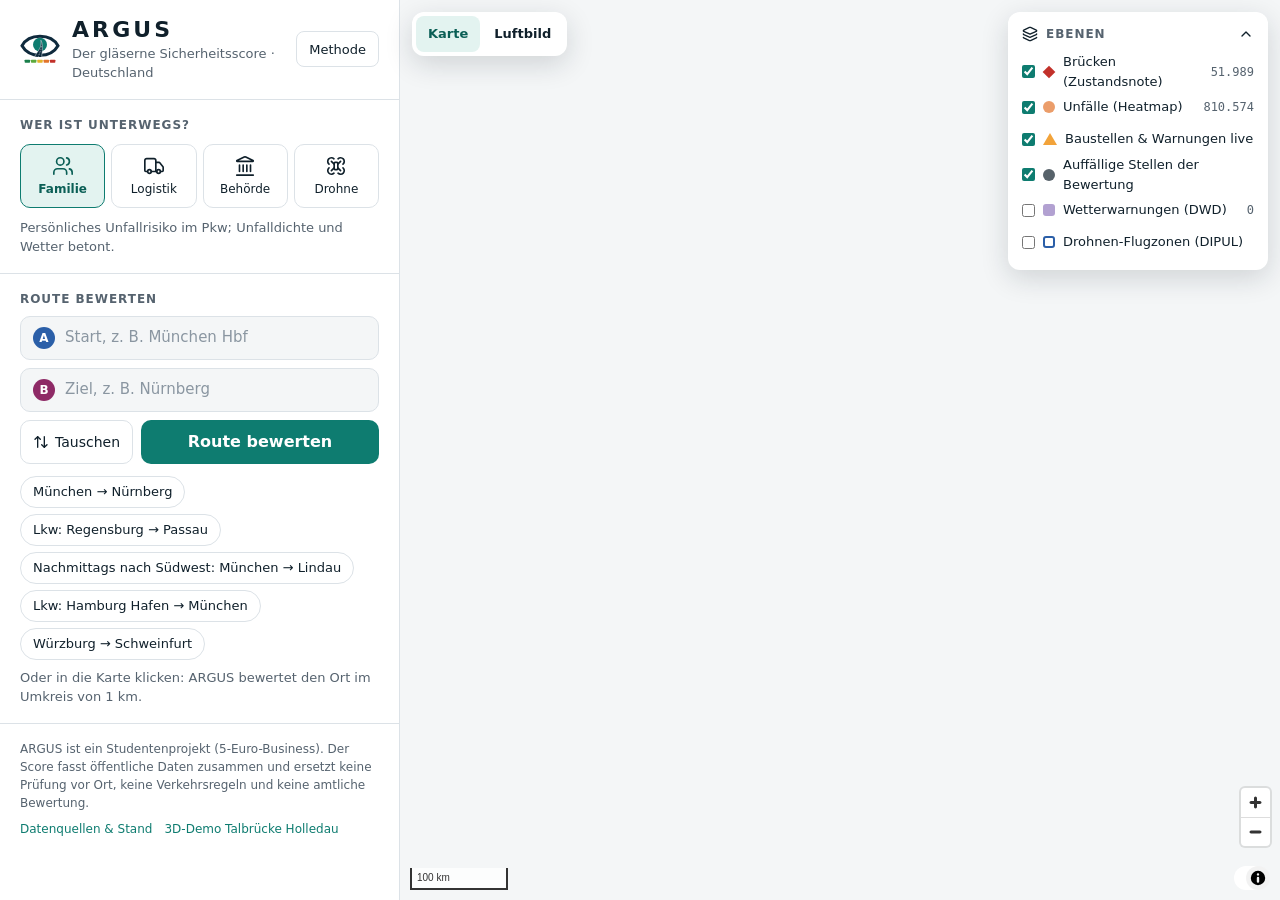
==== commit 482c768b: "Build 6c0d8de: Fahrzeugprüfung" ====
--- a/index.html
+++ b/index.html
@@ -7,8 +7,8 @@
     <meta name="theme-color" content="#0f2a3d" />
     <link rel="icon" type="image/svg+xml" href="./argus.svg" />
     <title>ARGUS · Sicherheitsscore Deutschland</title>
-    <script type="module" crossorigin src="./assets/index-DUgHoI8A.js"></script>
-    <link rel="stylesheet" crossorigin href="./assets/index-BVlkdrrv.css">
+    <script type="module" crossorigin src="./assets/index-BIyGrOOq.js"></script>
+    <link rel="stylesheet" crossorigin href="./assets/index-C-Nl31IG.css">
   </head>
   <body>
     <div id="root"></div>
--- a/assets/index-C-Nl31IG.css
+++ b/assets/index-C-Nl31IG.css
@@ -0,0 +1 @@
+@layer properties{@supports (((-webkit-hyphens:none)) and (not (margin-trim:block))) or ((-moz-orient:inline) and (not (color:rgb(from red r g b)))){*,:before,:after,::backdrop{--tw-scale-x:1;--tw-scale-y:1;--tw-scale-z:1;--tw-divide-y-reverse:0;--tw-border-style:solid;--tw-leading:initial;--tw-font-weight:initial;--tw-tracking:initial;--tw-ordinal:initial;--tw-slashed-zero:initial;--tw-numeric-figure:initial;--tw-numeric-spacing:initial;--tw-numeric-fraction:initial;--tw-shadow:0 0 #0000;--tw-shadow-color:initial;--tw-shadow-alpha:100%;--tw-inset-shadow:0 0 #0000;--tw-inset-shadow-color:initial;--tw-inset-shadow-alpha:100%;--tw-ring-color:initial;--tw-ring-shadow:0 0 #0000;--tw-inset-ring-color:initial;--tw-inset-ring-shadow:0 0 #0000;--tw-ring-inset:initial;--tw-ring-offset-width:0px;--tw-ring-offset-color:#fff;--tw-ring-offset-shadow:0 0 #0000;--tw-outline-style:solid;--tw-blur:initial;--tw-brightness:initial;--tw-contrast:initial;--tw-grayscale:initial;--tw-hue-rotate:initial;--tw-invert:initial;--tw-opacity:initial;--tw-saturate:initial;--tw-sepia:initial;--tw-drop-shadow:initial;--tw-drop-shadow-color:initial;--tw-drop-shadow-alpha:100%;--tw-drop-shadow-size:initial}}}@layer theme{:root,:host{--font-sans:"IBM Plex Sans", system-ui, sans-serif;--color-white:#fff;--spacing:.25rem;--text-xs:.75rem;--text-xs--line-height:calc(1 / .75);--text-sm:.875rem;--text-sm--line-height:calc(1.25 / .875);--text-base:1rem;--text-base--line-height: 1.5 ;--text-lg:1.125rem;--text-lg--line-height:calc(1.75 / 1.125);--font-weight-medium:500;--font-weight-semibold:600;--font-weight-bold:700;--leading-tight:1.25;--leading-relaxed:1.625;--radius-sm:.25rem;--radius-md:.375rem;--radius-lg:.5rem;--radius-xl:.75rem;--radius-2xl:1rem;--animate-spin:spin 1s linear infinite;--aspect-video:16 / 9;--default-transition-duration:.15s;--default-transition-timing-function:cubic-bezier(.4, 0, .2, 1);--default-font-family:"IBM Plex Sans", system-ui, sans-serif;--default-mono-font-family:"IBM Plex Mono", ui-monospace, monospace;--color-accent:var(--accent)}}@layer base{*,:after,:before,::backdrop{box-sizing:border-box;border:0 solid;margin:0;padding:0}::file-selector-button{box-sizing:border-box;border:0 solid;margin:0;padding:0}html,:host{-webkit-text-size-adjust:100%;tab-size:4;line-height:1.5;font-family:var(--default-font-family,-apple-system, BlinkMacSystemFont, "Segoe UI", Roboto, "Helvetica Neue", "Noto Sans", Arial, sans-serif, "Apple Color Emoji", "Segoe UI Emoji", "Segoe UI Symbol", "Noto Color Emoji");font-feature-settings:var(--default-font-feature-settings,normal);font-variation-settings:var(--default-font-variation-settings,normal);-webkit-tap-highlight-color:transparent}hr{height:0;color:inherit;border-top-width:1px}abbr:where([title]){-webkit-text-decoration:underline dotted;text-decoration:underline dotted}h1,h2,h3,h4,h5,h6{font-size:inherit;font-weight:inherit}a{color:inherit;-webkit-text-decoration:inherit;text-decoration:inherit}b,strong{font-weight:bolder}code,kbd,samp,pre{font-family:var(--default-mono-font-family,ui-monospace, SFMono-Regular, Menlo, Monaco, Consolas, "Liberation Mono", "Courier New", monospace);font-feature-settings:var(--default-mono-font-feature-settings,normal);font-variation-settings:var(--default-mono-font-variation-settings,normal);font-size:1em}small{font-size:80%}sub,sup{vertical-align:baseline;font-size:75%;line-height:0;position:relative}sub{bottom:-.25em}sup{top:-.5em}table{text-indent:0;border-color:inherit;border-collapse:collapse}:-moz-focusring:where(:not(iframe)){outline:auto}progress{vertical-align:baseline}summary{display:list-item}ol,ul,menu{list-style:none}img,svg,video,canvas,audio,iframe,embed,object{vertical-align:middle;display:block}img,video{max-width:100%;height:auto}button,input,select,optgroup,textarea{font:inherit;font-feature-settings:inherit;font-variation-settings:inherit;letter-spacing:inherit;color:inherit;opacity:1;background-color:#0000;border-radius:0}::file-selector-button{font:inherit;font-feature-settings:inherit;font-variation-settings:inherit;letter-spacing:inherit;color:inherit;opacity:1;background-color:#0000;border-radius:0}:where(select:is([multiple],[size])) optgroup{font-weight:bolder}:where(select:is([multiple],[size])) optgroup option{padding-inline-start:20px}::file-selector-button{margin-inline-end:4px}::placeholder{opacity:1}@supports (not ((-webkit-appearance:-apple-pay-button))) or (contain-intrinsic-size:1px){::placeholder{color:currentColor}@supports (color:color-mix(in lab,red,red)){::placeholder{color:color-mix(in oklab,currentcolor 50%,transparent)}}}textarea{resize:vertical}::-webkit-search-decoration{-webkit-appearance:none}::-webkit-date-and-time-value{min-height:1lh;text-align:inherit}::-webkit-datetime-edit{display:inline-flex}::-webkit-datetime-edit-fields-wrapper{padding:0}::-webkit-datetime-edit{padding-block:0}::-webkit-datetime-edit-year-field{padding-block:0}::-webkit-datetime-edit-month-field{padding-block:0}::-webkit-datetime-edit-day-field{padding-block:0}::-webkit-datetime-edit-hour-field{padding-block:0}::-webkit-datetime-edit-minute-field{padding-block:0}::-webkit-datetime-edit-second-field{padding-block:0}::-webkit-datetime-edit-millisecond-field{padding-block:0}::-webkit-datetime-edit-meridiem-field{padding-block:0}::-webkit-calendar-picker-indicator{line-height:1}:-moz-ui-invalid{box-shadow:none}button,input:where([type=button],[type=reset],[type=submit]){appearance:button}::file-selector-button{appearance:button}::-webkit-inner-spin-button{height:auto}::-webkit-outer-spin-button{height:auto}[hidden]:where(:not([hidden=until-found])){display:none!important}}@layer components;@layer utilities{.visible{visibility:visible}.absolute{position:absolute}.fixed{position:fixed}.relative{position:relative}.sticky{position:sticky}.inset-0{inset:0}.inset-x-0{inset-inline:0}.inset-y-0{inset-block:0}.-top-1{top:calc(var(--spacing) * -1)}.-top-1\.5{top:calc(var(--spacing) * -1.5)}.top-0{top:0}.top-2{top:calc(var(--spacing) * 2)}.top-3{top:calc(var(--spacing) * 3)}.top-14{top:calc(var(--spacing) * 14)}.top-full{top:100%}.right-0{right:0}.right-2{right:calc(var(--spacing) * 2)}.right-3{right:calc(var(--spacing) * 3)}.-bottom-1{bottom:calc(var(--spacing) * -1)}.-bottom-1\.5{bottom:calc(var(--spacing) * -1.5)}.bottom-8{bottom:calc(var(--spacing) * 8)}.left-0{left:0}.left-3{left:calc(var(--spacing) * 3)}.z-10{z-index:10}.z-20{z-index:20}.order-1{order:1}.order-2{order:2}.col-span-2{grid-column:span 2/span 2}.container{width:100%}@media(min-width:40rem){.container{max-width:40rem}}@media(min-width:48rem){.container{max-width:48rem}}@media(min-width:64rem){.container{max-width:64rem}}@media(min-width:80rem){.container{max-width:80rem}}@media(min-width:96rem){.container{max-width:96rem}}.m-0{margin:0}.m-auto{margin:auto}.-mx-2{margin-inline:calc(var(--spacing) * -2)}.my-3{margin-block:calc(var(--spacing) * 3)}.-mt-1{margin-top:calc(var(--spacing) * -1)}.mt-0\.5{margin-top:calc(var(--spacing) * .5)}.mt-1{margin-top:var(--spacing)}.mt-2{margin-top:calc(var(--spacing) * 2)}.mt-px{margin-top:1px}.-mr-2{margin-right:calc(var(--spacing) * -2)}.ml-1{margin-left:var(--spacing)}.ml-1\.5{margin-left:calc(var(--spacing) * 1.5)}.ml-auto{margin-left:auto}.block{display:block}.flex{display:flex}.grid{display:grid}.inline-block{display:inline-block}.aspect-video{aspect-ratio:var(--aspect-video)}.size-0{width:0;height:0}.size-2{width:calc(var(--spacing) * 2);height:calc(var(--spacing) * 2)}.size-3{width:calc(var(--spacing) * 3);height:calc(var(--spacing) * 3)}.size-9{width:calc(var(--spacing) * 9);height:calc(var(--spacing) * 9)}.size-\[22px\]{width:22px;height:22px}.size-\[84px\]{width:84px;height:84px}.h-1\.5{height:calc(var(--spacing) * 1.5)}.h-3{height:calc(var(--spacing) * 3)}.h-3\.5{height:calc(var(--spacing) * 3.5)}.h-4{height:calc(var(--spacing) * 4)}.h-14{height:calc(var(--spacing) * 14)}.h-auto{height:auto}.h-full{height:100%}.max-h-72{max-height:calc(var(--spacing) * 72)}.max-h-\[calc\(100vh-48px\)\]{max-height:calc(100vh - 48px)}.min-h-0{min-height:0}.min-h-8{min-height:calc(var(--spacing) * 8)}.min-h-9{min-height:calc(var(--spacing) * 9)}.min-h-11{min-height:calc(var(--spacing) * 11)}.min-h-16{min-height:calc(var(--spacing) * 16)}.w-0\.5{width:calc(var(--spacing) * .5)}.w-1\.5{width:calc(var(--spacing) * 1.5)}.w-\[74px\]{width:74px}.w-\[min\(260px\,calc\(100vw-24px\)\)\]{width:min(260px,100vw - 24px)}.w-\[min\(320px\,calc\(100\%-24px\)\)\]{width:min(320px,100% - 24px)}.w-\[min\(760px\,calc\(100vw-32px\)\)\]{width:min(760px,100vw - 32px)}.w-\[min\(1180px\,calc\(100vw-32px\)\)\]{width:min(1180px,100vw - 32px)}.w-full{width:100%}.min-w-0{min-width:0}.min-w-\[3px\]{min-width:3px}.flex-1{flex:1}.flex-none{flex:none}.scale-75{--tw-scale-x:75%;--tw-scale-y:75%;--tw-scale-z:75%;scale:var(--tw-scale-x) var(--tw-scale-y)}.rotate-45{rotate:45deg}.rotate-180{rotate:180deg}.animate-spin{animation:var(--animate-spin)}.cursor-grab{cursor:grab}.cursor-pointer{cursor:pointer}.list-none{list-style-type:none}.grid-cols-4{grid-template-columns:repeat(4,minmax(0,1fr))}.grid-cols-\[1fr_auto\]{grid-template-columns:1fr auto}.grid-cols-\[40fr_15fr_15fr_15fr_15fr\]{grid-template-columns:40fr 15fr 15fr 15fr 15fr}.grid-cols-\[auto_1fr\]{grid-template-columns:auto 1fr}.grid-rows-\[46vh_1fr\]{grid-template-rows:46vh 1fr}.flex-col{flex-direction:column}.flex-wrap{flex-wrap:wrap}.place-items-center{place-items:center}.items-center{align-items:center}.items-end{align-items:flex-end}.items-start{align-items:flex-start}.justify-between{justify-content:space-between}.justify-center{justify-content:center}.gap-0\.5{gap:calc(var(--spacing) * .5)}.gap-1{gap:var(--spacing)}.gap-1\.5{gap:calc(var(--spacing) * 1.5)}.gap-2{gap:calc(var(--spacing) * 2)}.gap-2\.5{gap:calc(var(--spacing) * 2.5)}.gap-3{gap:calc(var(--spacing) * 3)}.gap-3\.5{gap:calc(var(--spacing) * 3.5)}.gap-4{gap:calc(var(--spacing) * 4)}.gap-\[2px\]{gap:2px}.gap-\[3px\]{gap:3px}.gap-px{gap:1px}.gap-x-3{column-gap:calc(var(--spacing) * 3)}.gap-x-4{column-gap:calc(var(--spacing) * 4)}.gap-y-0\.5{row-gap:calc(var(--spacing) * .5)}.gap-y-1{row-gap:var(--spacing)}:where(.divide-y>:not(:last-child)){--tw-divide-y-reverse:0;border-bottom-style:var(--tw-border-style);border-top-style:var(--tw-border-style);border-top-width:calc(1px * var(--tw-divide-y-reverse));border-bottom-width:calc(1px * calc(1 - var(--tw-divide-y-reverse)))}:where(.divide-line>:not(:last-child)){border-color:var(--line)}.self-start{align-self:flex-start}.self-stretch{align-self:stretch}.truncate{text-overflow:ellipsis;white-space:nowrap;overflow:hidden}.overflow-auto{overflow:auto}.overflow-hidden{overflow:hidden}.overflow-x-auto{overflow-x:auto}.overflow-y-auto{overflow-y:auto}.rounded{border-radius:.25rem}.rounded-2xl{border-radius:var(--radius-2xl)}.rounded-\[3px\]{border-radius:3px}.rounded-\[5px\]{border-radius:5px}.rounded-\[10px\]{border-radius:10px}.rounded-full{border-radius:2147483647px}.rounded-lg{border-radius:var(--radius-lg)}.rounded-md{border-radius:var(--radius-md)}.rounded-sm{border-radius:var(--radius-sm)}.rounded-xl{border-radius:var(--radius-xl)}.rounded-t-\[2px\]{border-top-left-radius:2px;border-top-right-radius:2px}.rounded-l-\[3px\]{border-top-left-radius:3px;border-bottom-left-radius:3px}.rounded-r-\[3px\]{border-top-right-radius:3px;border-bottom-right-radius:3px}.border{border-style:var(--tw-border-style);border-width:1px}.border-0{border-style:var(--tw-border-style);border-width:0}.border-2{border-style:var(--tw-border-style);border-width:2px}.border-x-\[7px\]{border-inline-style:var(--tw-border-style);border-inline-width:7px}.border-b{border-bottom-style:var(--tw-border-style);border-bottom-width:1px}.border-b-\[12px\]{border-bottom-style:var(--tw-border-style);border-bottom-width:12px}.border-accent{border-color:var(--accent)}.border-ink{border-color:var(--ink)}.border-line{border-color:var(--line)}.border-x-transparent{border-inline-color:#0000}.bg-\[\#2b5fa8\]{background-color:#2b5fa8}.bg-\[\#8e2a66\]{background-color:#8e2a66}.bg-\[\#e3b32a\]{background-color:#e3b32a}.bg-accent{background-color:var(--accent)}.bg-accent-soft{background-color:var(--accent-soft)}.bg-faint{background-color:var(--faint)}.bg-grade-a{background-color:#1a7f4b}.bg-grade-b{background-color:#5daa3c}.bg-grade-c{background-color:#e3b32a}.bg-grade-d{background-color:#e2742b}.bg-grade-e{background-color:#c2312a}.bg-ground{background-color:var(--ground)}.bg-ink,.bg-ink\/15{background-color:var(--ink)}@supports (color:color-mix(in lab,red,red)){.bg-ink\/15{background-color:color-mix(in oklab,var(--ink) 15%,transparent)}}.bg-surface{background-color:var(--surface)}.bg-track{background-color:var(--track)}.bg-transparent{background-color:#0000}.bg-warn-soft{background-color:var(--warn-soft)}.p-0{padding:0}.p-1{padding:var(--spacing)}.p-1\.5{padding:calc(var(--spacing) * 1.5)}.p-2{padding:calc(var(--spacing) * 2)}.px-1\.5{padding-inline:calc(var(--spacing) * 1.5)}.px-2{padding-inline:calc(var(--spacing) * 2)}.px-2\.5{padding-inline:calc(var(--spacing) * 2.5)}.px-3{padding-inline:calc(var(--spacing) * 3)}.px-4{padding-inline:calc(var(--spacing) * 4)}.px-5{padding-inline:calc(var(--spacing) * 5)}.px-6{padding-inline:calc(var(--spacing) * 6)}.py-1\.5{padding-block:calc(var(--spacing) * 1.5)}.py-2{padding-block:calc(var(--spacing) * 2)}.py-2\.5{padding-block:calc(var(--spacing) * 2.5)}.py-3{padding-block:calc(var(--spacing) * 3)}.py-4{padding-block:calc(var(--spacing) * 4)}.py-5{padding-block:calc(var(--spacing) * 5)}.py-px{padding-block:1px}.pt-1{padding-top:var(--spacing)}.pr-2{padding-right:calc(var(--spacing) * 2)}.pb-2{padding-bottom:calc(var(--spacing) * 2)}.text-center{text-align:center}.text-left{text-align:left}.font-mono{font-family:IBM Plex Mono,ui-monospace,monospace}.text-base{font-size:var(--text-base);line-height:var(--tw-leading,var(--text-base--line-height))}.text-lg{font-size:var(--text-lg);line-height:var(--tw-leading,var(--text-lg--line-height))}.text-sm{font-size:var(--text-sm);line-height:var(--tw-leading,var(--text-sm--line-height))}.text-xs{font-size:var(--text-xs);line-height:var(--tw-leading,var(--text-xs--line-height))}.text-\[11px\]{font-size:11px}.text-\[12px\]{font-size:12px}.text-\[13px\]{font-size:13px}.text-\[14px\]{font-size:14px}.text-\[15px\]{font-size:15px}.text-\[22px\]{font-size:22px}.text-\[32px\]{font-size:32px}.text-\[50px\]{font-size:50px}.leading-relaxed{--tw-leading:var(--leading-relaxed);line-height:var(--leading-relaxed)}.leading-tight{--tw-leading:var(--leading-tight);line-height:var(--leading-tight)}.font-bold{--tw-font-weight:var(--font-weight-bold);font-weight:var(--font-weight-bold)}.font-medium{--tw-font-weight:var(--font-weight-medium);font-weight:var(--font-weight-medium)}.font-semibold{--tw-font-weight:var(--font-weight-semibold);font-weight:var(--font-weight-semibold)}.tracking-\[0\.06em\]{--tw-tracking:.06em;letter-spacing:.06em}.tracking-\[0\.14em\]{--tw-tracking:.14em;letter-spacing:.14em}.whitespace-pre-line{white-space:pre-line}.text-accent{color:var(--accent)}.text-accent-ink{color:var(--accent-ink)}.text-accent-strong{color:var(--accent-strong)}.text-faint{color:var(--faint)}.text-ink{color:var(--ink)}.text-muted{color:var(--muted)}.text-warn-ink{color:var(--warn-ink)}.text-white{color:var(--color-white)}.uppercase{text-transform:uppercase}.tabular-nums{--tw-numeric-spacing:tabular-nums;font-variant-numeric:var(--tw-ordinal, ) var(--tw-slashed-zero, ) var(--tw-numeric-figure, ) var(--tw-numeric-spacing, ) var(--tw-numeric-fraction, )}.underline{text-decoration-line:underline}.underline-offset-2{text-underline-offset:2px}.accent-\[var\(--accent\)\]{accent-color:var(--accent)}.accent-\[var\(--color-accent\)\]{accent-color:var(--color-accent)}.opacity-60{opacity:.6}.opacity-70{opacity:.7}.shadow-2xl{--tw-shadow:0 25px 50px -12px var(--tw-shadow-color,#00000040);box-shadow:var(--tw-inset-shadow),var(--tw-inset-ring-shadow),var(--tw-ring-offset-shadow),var(--tw-ring-shadow),var(--tw-shadow)}.shadow-\[0_8px_28px_rgba\(16\,32\,43\,0\.16\)\]{--tw-shadow:0 8px 28px var(--tw-shadow-color,#10202b29);box-shadow:var(--tw-inset-shadow),var(--tw-inset-ring-shadow),var(--tw-ring-offset-shadow),var(--tw-ring-shadow),var(--tw-shadow)}.shadow-\[0_8px_28px_rgba\(16\,32\,43\,0\.22\)\]{--tw-shadow:0 8px 28px var(--tw-shadow-color,#10202b38);box-shadow:var(--tw-inset-shadow),var(--tw-inset-ring-shadow),var(--tw-ring-offset-shadow),var(--tw-ring-shadow),var(--tw-shadow)}.shadow-lg{--tw-shadow:0 10px 15px -3px var(--tw-shadow-color,#0000001a), 0 4px 6px -4px var(--tw-shadow-color,#0000001a);box-shadow:var(--tw-inset-shadow),var(--tw-inset-ring-shadow),var(--tw-ring-offset-shadow),var(--tw-ring-shadow),var(--tw-shadow)}.shadow-md{--tw-shadow:0 4px 6px -1px var(--tw-shadow-color,#0000001a), 0 2px 4px -2px var(--tw-shadow-color,#0000001a);box-shadow:var(--tw-inset-shadow),var(--tw-inset-ring-shadow),var(--tw-ring-offset-shadow),var(--tw-ring-shadow),var(--tw-shadow)}.ring{--tw-ring-shadow:var(--tw-ring-inset, ) 0 0 0 calc(1px + var(--tw-ring-offset-width)) var(--tw-ring-color,currentcolor);box-shadow:var(--tw-inset-shadow),var(--tw-inset-ring-shadow),var(--tw-ring-offset-shadow),var(--tw-ring-shadow),var(--tw-shadow)}.outline{outline-style:var(--tw-outline-style);outline-width:1px}.filter{filter:var(--tw-blur, ) var(--tw-brightness, ) var(--tw-contrast, ) var(--tw-grayscale, ) var(--tw-hue-rotate, ) var(--tw-invert, ) var(--tw-saturate, ) var(--tw-sepia, ) var(--tw-drop-shadow, )}.transition-colors{transition-property:color,background-color,border-color,outline-color,text-decoration-color,fill,stroke,--tw-gradient-from,--tw-gradient-via,--tw-gradient-to;transition-timing-function:var(--tw-ease,var(--default-transition-timing-function));transition-duration:var(--tw-duration,var(--default-transition-duration))}.transition-transform{transition-property:transform,translate,scale,rotate;transition-timing-function:var(--tw-ease,var(--default-transition-timing-function));transition-duration:var(--tw-duration,var(--default-transition-duration))}.outline-none{--tw-outline-style:none;outline-style:none}.placeholder\:text-faint::placeholder{color:var(--faint)}.focus-within\:border-accent:focus-within{border-color:var(--accent)}@media(hover:hover){.hover\:border-accent:hover{border-color:var(--accent)}.hover\:bg-accent-soft:hover{background-color:var(--accent-soft)}.hover\:bg-ground:hover{background-color:var(--ground)}.hover\:underline:hover{text-decoration-line:underline}.hover\:opacity-75:hover{opacity:.75}.hover\:opacity-80:hover{opacity:.8}}.active\:cursor-grabbing:active{cursor:grabbing}.disabled\:opacity-50:disabled{opacity:.5}.disabled\:opacity-60:disabled{opacity:.6}@media not all and (min-width:48rem){.max-md\:border-t{border-top-style:var(--tw-border-style);border-top-width:1px}}@media(min-width:40rem){.sm\:grid-cols-\[auto_1fr\]{grid-template-columns:auto 1fr}.sm\:items-center{align-items:center}.sm\:gap-4{gap:calc(var(--spacing) * 4)}}@media(min-width:48rem){.md\:top-3{top:calc(var(--spacing) * 3)}.md\:right-auto{right:auto}.md\:left-3{left:calc(var(--spacing) * 3)}.md\:order-1{order:1}.md\:order-2{order:2}.md\:grid-cols-\[400px_1fr\]{grid-template-columns:400px 1fr}.md\:grid-rows-1{grid-template-rows:repeat(1,minmax(0,1fr))}.md\:border-r{border-right-style:var(--tw-border-style);border-right-width:1px}}}.maplibregl-map{-webkit-tap-highlight-color:#0000;font:12px/20px Helvetica Neue,Arial,Helvetica,sans-serif;position:relative;overflow:hidden}.maplibregl-canvas{position:absolute;top:0;left:0}.maplibregl-map:fullscreen{width:100%;height:100%}.maplibregl-ctrl-group button.maplibregl-ctrl-compass{touch-action:none}.maplibregl-canvas-container.maplibregl-interactive,.maplibregl-ctrl-group button.maplibregl-ctrl-compass{cursor:grab;-webkit-user-select:none;user-select:none}.maplibregl-canvas-container.maplibregl-interactive.maplibregl-track-pointer{cursor:pointer}.maplibregl-canvas-container.maplibregl-interactive:active,.maplibregl-ctrl-group button.maplibregl-ctrl-compass:active{cursor:grabbing}.maplibregl-canvas-container.maplibregl-touch-zoom-rotate,.maplibregl-canvas-container.maplibregl-touch-zoom-rotate .maplibregl-canvas{touch-action:pan-x pan-y}.maplibregl-canvas-container.maplibregl-touch-drag-pan,.maplibregl-canvas-container.maplibregl-touch-drag-pan .maplibregl-canvas{touch-action:pinch-zoom}.maplibregl-canvas-container.maplibregl-touch-zoom-rotate.maplibregl-touch-drag-pan,.maplibregl-canvas-container.maplibregl-touch-zoom-rotate.maplibregl-touch-drag-pan .maplibregl-canvas{touch-action:none}.maplibregl-canvas-container.maplibregl-touch-drag-pan.maplibregl-cooperative-gestures,.maplibregl-canvas-container.maplibregl-touch-drag-pan.maplibregl-cooperative-gestures .maplibregl-canvas{touch-action:pan-x pan-y}.maplibregl-ctrl-bottom-left,.maplibregl-ctrl-bottom-right,.maplibregl-ctrl-top-left,.maplibregl-ctrl-top-right{pointer-events:none;z-index:2;position:absolute}.maplibregl-ctrl-top-left{top:0;left:0}.maplibregl-ctrl-top-right{top:0;right:0}.maplibregl-ctrl-bottom-left{bottom:0;left:0}.maplibregl-ctrl-bottom-right{bottom:0;right:0}.maplibregl-ctrl{clear:both;pointer-events:auto;transform:translate(0)}.maplibregl-ctrl-top-left .maplibregl-ctrl{float:left;margin:10px 0 0 10px}.maplibregl-ctrl-top-right .maplibregl-ctrl{float:right;margin:10px 10px 0 0}.maplibregl-ctrl-bottom-left .maplibregl-ctrl{float:left;margin:0 0 10px 10px}.maplibregl-ctrl-bottom-right .maplibregl-ctrl{float:right;margin:0 10px 10px 0}.maplibregl-ctrl-group{background:#fff;border-radius:4px}.maplibregl-ctrl-group:not(:empty){box-shadow:0 0 0 2px #0000001a}@media(forced-colors:active){.maplibregl-ctrl-group:not(:empty){box-shadow:0 0 0 2px buttontext}}.maplibregl-ctrl-group button{box-sizing:border-box;cursor:pointer;background-color:#0000;border:0;outline:none;width:29px;height:29px;padding:0;display:block}.maplibregl-ctrl-group button+button{border-top:1px solid #ddd}.maplibregl-ctrl button .maplibregl-ctrl-icon{background-position:50%;background-repeat:no-repeat;width:100%;height:100%;display:block}@media(forced-colors:active){.maplibregl-ctrl-icon{background-color:#0000}.maplibregl-ctrl-group button+button{border-top:1px solid buttontext}}.maplibregl-ctrl button::-moz-focus-inner{border:0;padding:0}.maplibregl-ctrl-attrib-button:focus,.maplibregl-ctrl-group button:focus{box-shadow:0 0 2px 2px #0096ff}.maplibregl-ctrl button:disabled{cursor:not-allowed}.maplibregl-ctrl button:disabled .maplibregl-ctrl-icon{opacity:.25}@media(hover:hover){.maplibregl-ctrl button:not(:disabled):hover{background-color:#0000000d}}.maplibregl-ctrl button:not(:disabled):active{background-color:#0000000d}.maplibregl-ctrl-group button:focus:focus-visible{box-shadow:0 0 2px 2px #0096ff}.maplibregl-ctrl-group button:focus:not(:focus-visible){box-shadow:none}.maplibregl-ctrl-group button:focus:first-child{border-radius:4px 4px 0 0}.maplibregl-ctrl-group button:focus:last-child{border-radius:0 0 4px 4px}.maplibregl-ctrl-group button:focus:only-child{border-radius:inherit}.maplibregl-ctrl button.maplibregl-ctrl-zoom-out .maplibregl-ctrl-icon{background-image:url("data:image/svg+xml;charset=utf-8,%3Csvg xmlns='http://www.w3.org/2000/svg' width='29' height='29' fill='%23333' viewBox='0 0 29 29'%3E%3Cpath d='M10 13c-.75 0-1.5.75-1.5 1.5S9.25 16 10 16h9c.75 0 1.5-.75 1.5-1.5S19.75 13 19 13z'/%3E%3C/svg%3E")}.maplibregl-ctrl button.maplibregl-ctrl-zoom-in .maplibregl-ctrl-icon{background-image:url("data:image/svg+xml;charset=utf-8,%3Csvg xmlns='http://www.w3.org/2000/svg' width='29' height='29' fill='%23333' viewBox='0 0 29 29'%3E%3Cpath d='M14.5 8.5c-.75 0-1.5.75-1.5 1.5v3h-3c-.75 0-1.5.75-1.5 1.5S9.25 16 10 16h3v3c0 .75.75 1.5 1.5 1.5S16 19.75 16 19v-3h3c.75 0 1.5-.75 1.5-1.5S19.75 13 19 13h-3v-3c0-.75-.75-1.5-1.5-1.5'/%3E%3C/svg%3E")}@media(forced-colors:active){.maplibregl-ctrl button.maplibregl-ctrl-zoom-out .maplibregl-ctrl-icon{background-image:url("data:image/svg+xml;charset=utf-8,%3Csvg xmlns='http://www.w3.org/2000/svg' width='29' height='29' fill='%23fff' viewBox='0 0 29 29'%3E%3Cpath d='M10 13c-.75 0-1.5.75-1.5 1.5S9.25 16 10 16h9c.75 0 1.5-.75 1.5-1.5S19.75 13 19 13z'/%3E%3C/svg%3E")}.maplibregl-ctrl button.maplibregl-ctrl-zoom-in .maplibregl-ctrl-icon{background-image:url("data:image/svg+xml;charset=utf-8,%3Csvg xmlns='http://www.w3.org/2000/svg' width='29' height='29' fill='%23fff' viewBox='0 0 29 29'%3E%3Cpath d='M14.5 8.5c-.75 0-1.5.75-1.5 1.5v3h-3c-.75 0-1.5.75-1.5 1.5S9.25 16 10 16h3v3c0 .75.75 1.5 1.5 1.5S16 19.75 16 19v-3h3c.75 0 1.5-.75 1.5-1.5S19.75 13 19 13h-3v-3c0-.75-.75-1.5-1.5-1.5'/%3E%3C/svg%3E")}}@media(forced-colors:active)and (prefers-color-scheme:light){.maplibregl-ctrl button.maplibregl-ctrl-zoom-out .maplibregl-ctrl-icon{background-image:url("data:image/svg+xml;charset=utf-8,%3Csvg xmlns='http://www.w3.org/2000/svg' width='29' height='29' viewBox='0 0 29 29'%3E%3Cpath d='M10 13c-.75 0-1.5.75-1.5 1.5S9.25 16 10 16h9c.75 0 1.5-.75 1.5-1.5S19.75 13 19 13z'/%3E%3C/svg%3E")}.maplibregl-ctrl button.maplibregl-ctrl-zoom-in .maplibregl-ctrl-icon{background-image:url("data:image/svg+xml;charset=utf-8,%3Csvg xmlns='http://www.w3.org/2000/svg' width='29' height='29' viewBox='0 0 29 29'%3E%3Cpath d='M14.5 8.5c-.75 0-1.5.75-1.5 1.5v3h-3c-.75 0-1.5.75-1.5 1.5S9.25 16 10 16h3v3c0 .75.75 1.5 1.5 1.5S16 19.75 16 19v-3h3c.75 0 1.5-.75 1.5-1.5S19.75 13 19 13h-3v-3c0-.75-.75-1.5-1.5-1.5'/%3E%3C/svg%3E")}}.maplibregl-ctrl button.maplibregl-ctrl-fullscreen .maplibregl-ctrl-icon{background-image:url("data:image/svg+xml;charset=utf-8,%3Csvg xmlns='http://www.w3.org/2000/svg' width='29' height='29' fill='%23333' viewBox='0 0 29 29'%3E%3Cpath d='M24 16v5.5c0 1.75-.75 2.5-2.5 2.5H16v-1l3-1.5-4-5.5 1-1 5.5 4 1.5-3zM6 16l1.5 3 5.5-4 1 1-4 5.5 3 1.5v1H7.5C5.75 24 5 23.25 5 21.5V16zm7-11v1l-3 1.5 4 5.5-1 1-5.5-4L6 13H5V7.5C5 5.75 5.75 5 7.5 5zm11 2.5c0-1.75-.75-2.5-2.5-2.5H16v1l3 1.5-4 5.5 1 1 5.5-4 1.5 3h1z'/%3E%3C/svg%3E")}.maplibregl-ctrl button.maplibregl-ctrl-shrink .maplibregl-ctrl-icon{background-image:url("data:image/svg+xml;charset=utf-8,%3Csvg xmlns='http://www.w3.org/2000/svg' width='29' height='29' viewBox='0 0 29 29'%3E%3Cpath d='M18.5 16c-1.75 0-2.5.75-2.5 2.5V24h1l1.5-3 5.5 4 1-1-4-5.5 3-1.5v-1zM13 18.5c0-1.75-.75-2.5-2.5-2.5H5v1l3 1.5L4 24l1 1 5.5-4 1.5 3h1zm3-8c0 1.75.75 2.5 2.5 2.5H24v-1l-3-1.5L25 5l-1-1-5.5 4L17 5h-1zM10.5 13c1.75 0 2.5-.75 2.5-2.5V5h-1l-1.5 3L5 4 4 5l4 5.5L5 12v1z'/%3E%3C/svg%3E")}@media(forced-colors:active){.maplibregl-ctrl button.maplibregl-ctrl-fullscreen .maplibregl-ctrl-icon{background-image:url("data:image/svg+xml;charset=utf-8,%3Csvg xmlns='http://www.w3.org/2000/svg' width='29' height='29' fill='%23fff' viewBox='0 0 29 29'%3E%3Cpath d='M24 16v5.5c0 1.75-.75 2.5-2.5 2.5H16v-1l3-1.5-4-5.5 1-1 5.5 4 1.5-3zM6 16l1.5 3 5.5-4 1 1-4 5.5 3 1.5v1H7.5C5.75 24 5 23.25 5 21.5V16zm7-11v1l-3 1.5 4 5.5-1 1-5.5-4L6 13H5V7.5C5 5.75 5.75 5 7.5 5zm11 2.5c0-1.75-.75-2.5-2.5-2.5H16v1l3 1.5-4 5.5 1 1 5.5-4 1.5 3h1z'/%3E%3C/svg%3E")}.maplibregl-ctrl button.maplibregl-ctrl-shrink .maplibregl-ctrl-icon{background-image:url("data:image/svg+xml;charset=utf-8,%3Csvg xmlns='http://www.w3.org/2000/svg' width='29' height='29' fill='%23fff' viewBox='0 0 29 29'%3E%3Cpath d='M18.5 16c-1.75 0-2.5.75-2.5 2.5V24h1l1.5-3 5.5 4 1-1-4-5.5 3-1.5v-1zM13 18.5c0-1.75-.75-2.5-2.5-2.5H5v1l3 1.5L4 24l1 1 5.5-4 1.5 3h1zm3-8c0 1.75.75 2.5 2.5 2.5H24v-1l-3-1.5L25 5l-1-1-5.5 4L17 5h-1zM10.5 13c1.75 0 2.5-.75 2.5-2.5V5h-1l-1.5 3L5 4 4 5l4 5.5L5 12v1z'/%3E%3C/svg%3E")}}@media(forced-colors:active)and (prefers-color-scheme:light){.maplibregl-ctrl button.maplibregl-ctrl-fullscreen .maplibregl-ctrl-icon{background-image:url("data:image/svg+xml;charset=utf-8,%3Csvg xmlns='http://www.w3.org/2000/svg' width='29' height='29' viewBox='0 0 29 29'%3E%3Cpath d='M24 16v5.5c0 1.75-.75 2.5-2.5 2.5H16v-1l3-1.5-4-5.5 1-1 5.5 4 1.5-3zM6 16l1.5 3 5.5-4 1 1-4 5.5 3 1.5v1H7.5C5.75 24 5 23.25 5 21.5V16zm7-11v1l-3 1.5 4 5.5-1 1-5.5-4L6 13H5V7.5C5 5.75 5.75 5 7.5 5zm11 2.5c0-1.75-.75-2.5-2.5-2.5H16v1l3 1.5-4 5.5 1 1 5.5-4 1.5 3h1z'/%3E%3C/svg%3E")}.maplibregl-ctrl button.maplibregl-ctrl-shrink .maplibregl-ctrl-icon{background-image:url("data:image/svg+xml;charset=utf-8,%3Csvg xmlns='http://www.w3.org/2000/svg' width='29' height='29' viewBox='0 0 29 29'%3E%3Cpath d='M18.5 16c-1.75 0-2.5.75-2.5 2.5V24h1l1.5-3 5.5 4 1-1-4-5.5 3-1.5v-1zM13 18.5c0-1.75-.75-2.5-2.5-2.5H5v1l3 1.5L4 24l1 1 5.5-4 1.5 3h1zm3-8c0 1.75.75 2.5 2.5 2.5H24v-1l-3-1.5L25 5l-1-1-5.5 4L17 5h-1zM10.5 13c1.75 0 2.5-.75 2.5-2.5V5h-1l-1.5 3L5 4 4 5l4 5.5L5 12v1z'/%3E%3C/svg%3E")}}.maplibregl-ctrl button.maplibregl-ctrl-compass .maplibregl-ctrl-icon{background-image:url("data:image/svg+xml;charset=utf-8,%3Csvg xmlns='http://www.w3.org/2000/svg' width='29' height='29' fill='%23333' viewBox='0 0 29 29'%3E%3Cpath d='m10.5 14 4-8 4 8z'/%3E%3Cpath fill='%23ccc' d='m10.5 16 4 8 4-8z'/%3E%3C/svg%3E")}@media(forced-colors:active){.maplibregl-ctrl button.maplibregl-ctrl-compass .maplibregl-ctrl-icon{background-image:url("data:image/svg+xml;charset=utf-8,%3Csvg xmlns='http://www.w3.org/2000/svg' width='29' height='29' fill='%23fff' viewBox='0 0 29 29'%3E%3Cpath d='m10.5 14 4-8 4 8z'/%3E%3Cpath fill='%23ccc' d='m10.5 16 4 8 4-8z'/%3E%3C/svg%3E")}}@media(forced-colors:active)and (prefers-color-scheme:light){.maplibregl-ctrl button.maplibregl-ctrl-compass .maplibregl-ctrl-icon{background-image:url("data:image/svg+xml;charset=utf-8,%3Csvg xmlns='http://www.w3.org/2000/svg' width='29' height='29' viewBox='0 0 29 29'%3E%3Cpath d='m10.5 14 4-8 4 8z'/%3E%3Cpath fill='%23ccc' d='m10.5 16 4 8 4-8z'/%3E%3C/svg%3E")}}.maplibregl-ctrl button.maplibregl-ctrl-globe .maplibregl-ctrl-icon{background-image:url("data:image/svg+xml;charset=utf-8,%3Csvg xmlns='http://www.w3.org/2000/svg' width='22' height='22' fill='none' stroke='%23333' viewBox='0 0 22 22'%3E%3Ccircle cx='11' cy='11' r='8.5'/%3E%3Cpath d='M17.5 11c0 4.819-3.02 8.5-6.5 8.5S4.5 15.819 4.5 11 7.52 2.5 11 2.5s6.5 3.681 6.5 8.5Z'/%3E%3Cpath d='M13.5 11c0 2.447-.331 4.64-.853 6.206-.262.785-.562 1.384-.872 1.777-.314.399-.58.517-.775.517s-.461-.118-.775-.517c-.31-.393-.61-.992-.872-1.777C8.831 15.64 8.5 13.446 8.5 11s.331-4.64.853-6.206c.262-.785.562-1.384.872-1.777.314-.399.58-.517.775-.517s.461.118.775.517c.31.393.61.992.872 1.777.522 1.565.853 3.76.853 6.206Z'/%3E%3Cpath d='M11 7.5c-1.909 0-3.622-.166-4.845-.428-.616-.132-1.08-.283-1.379-.434a1.3 1.3 0 0 1-.224-.138q.07-.058.224-.138c.299-.151.763-.302 1.379-.434C7.378 5.666 9.091 5.5 11 5.5s3.622.166 4.845.428c.616.132 1.08.283 1.379.434.105.053.177.1.224.138q-.07.058-.224.138c-.299.151-.763.302-1.379.434-1.223.262-2.936.428-4.845.428ZM4.486 6.436ZM11 16.5c-1.909 0-3.622-.166-4.845-.428-.616-.132-1.08-.283-1.379-.434a1.3 1.3 0 0 1-.224-.138 1.3 1.3 0 0 1 .224-.138c.299-.151.763-.302 1.379-.434C7.378 14.666 9.091 14.5 11 14.5s3.622.166 4.845.428c.616.132 1.08.283 1.379.434.105.053.177.1.224.138a1.3 1.3 0 0 1-.224.138c-.299.151-.763.302-1.379.434-1.223.262-2.936.428-4.845.428Zm-6.514-1.064ZM11 12.5c-2.46 0-4.672-.222-6.255-.574-.796-.177-1.406-.38-1.805-.59a1.5 1.5 0 0 1-.39-.272.3.3 0 0 1-.047-.064.3.3 0 0 1 .048-.064c.066-.073.189-.167.389-.272.399-.21 1.009-.413 1.805-.59C6.328 9.722 8.54 9.5 11 9.5s4.672.222 6.256.574c.795.177 1.405.38 1.804.59.2.105.323.2.39.272a.3.3 0 0 1 .047.064.3.3 0 0 1-.048.064 1.4 1.4 0 0 1-.389.272c-.399.21-1.009.413-1.804.59-1.584.352-3.796.574-6.256.574Zm-8.501-1.51v.002zm0 .018v.002zm17.002.002v-.002zm0-.018v-.002z'/%3E%3C/svg%3E")}.maplibregl-ctrl button.maplibregl-ctrl-globe-enabled .maplibregl-ctrl-icon{background-image:url("data:image/svg+xml;charset=utf-8,%3Csvg xmlns='http://www.w3.org/2000/svg' width='22' height='22' fill='none' stroke='%2333b5e5' viewBox='0 0 22 22'%3E%3Ccircle cx='11' cy='11' r='8.5'/%3E%3Cpath d='M17.5 11c0 4.819-3.02 8.5-6.5 8.5S4.5 15.819 4.5 11 7.52 2.5 11 2.5s6.5 3.681 6.5 8.5Z'/%3E%3Cpath d='M13.5 11c0 2.447-.331 4.64-.853 6.206-.262.785-.562 1.384-.872 1.777-.314.399-.58.517-.775.517s-.461-.118-.775-.517c-.31-.393-.61-.992-.872-1.777C8.831 15.64 8.5 13.446 8.5 11s.331-4.64.853-6.206c.262-.785.562-1.384.872-1.777.314-.399.58-.517.775-.517s.461.118.775.517c.31.393.61.992.872 1.777.522 1.565.853 3.76.853 6.206Z'/%3E%3Cpath d='M11 7.5c-1.909 0-3.622-.166-4.845-.428-.616-.132-1.08-.283-1.379-.434a1.3 1.3 0 0 1-.224-.138q.07-.058.224-.138c.299-.151.763-.302 1.379-.434C7.378 5.666 9.091 5.5 11 5.5s3.622.166 4.845.428c.616.132 1.08.283 1.379.434.105.053.177.1.224.138q-.07.058-.224.138c-.299.151-.763.302-1.379.434-1.223.262-2.936.428-4.845.428ZM4.486 6.436ZM11 16.5c-1.909 0-3.622-.166-4.845-.428-.616-.132-1.08-.283-1.379-.434a1.3 1.3 0 0 1-.224-.138 1.3 1.3 0 0 1 .224-.138c.299-.151.763-.302 1.379-.434C7.378 14.666 9.091 14.5 11 14.5s3.622.166 4.845.428c.616.132 1.08.283 1.379.434.105.053.177.1.224.138a1.3 1.3 0 0 1-.224.138c-.299.151-.763.302-1.379.434-1.223.262-2.936.428-4.845.428Zm-6.514-1.064ZM11 12.5c-2.46 0-4.672-.222-6.255-.574-.796-.177-1.406-.38-1.805-.59a1.5 1.5 0 0 1-.39-.272.3.3 0 0 1-.047-.064.3.3 0 0 1 .048-.064c.066-.073.189-.167.389-.272.399-.21 1.009-.413 1.805-.59C6.328 9.722 8.54 9.5 11 9.5s4.672.222 6.256.574c.795.177 1.405.38 1.804.59.2.105.323.2.39.272a.3.3 0 0 1 .047.064.3.3 0 0 1-.048.064 1.4 1.4 0 0 1-.389.272c-.399.21-1.009.413-1.804.59-1.584.352-3.796.574-6.256.574Zm-8.501-1.51v.002zm0 .018v.002zm17.002.002v-.002zm0-.018v-.002z'/%3E%3C/svg%3E")}.maplibregl-ctrl button.maplibregl-ctrl-terrain .maplibregl-ctrl-icon{background-image:url("data:image/svg+xml;charset=utf-8,%3Csvg xmlns='http://www.w3.org/2000/svg' width='22' height='22' fill='%23333' viewBox='0 0 22 22'%3E%3Cpath d='m1.754 13.406 4.453-4.851 3.09 3.09 3.281 3.277.969-.969-3.309-3.312 3.844-4.121 6.148 6.886h1.082v-.855l-7.207-8.07-4.84 5.187L6.169 6.57l-5.48 5.965v.871ZM.688 16.844h20.625v1.375H.688Zm0 0'/%3E%3C/svg%3E")}.maplibregl-ctrl button.maplibregl-ctrl-terrain-enabled .maplibregl-ctrl-icon{background-image:url("data:image/svg+xml;charset=utf-8,%3Csvg xmlns='http://www.w3.org/2000/svg' width='22' height='22' fill='%2333b5e5' viewBox='0 0 22 22'%3E%3Cpath d='m1.754 13.406 4.453-4.851 3.09 3.09 3.281 3.277.969-.969-3.309-3.312 3.844-4.121 6.148 6.886h1.082v-.855l-7.207-8.07-4.84 5.187L6.169 6.57l-5.48 5.965v.871ZM.688 16.844h20.625v1.375H.688Zm0 0'/%3E%3C/svg%3E")}.maplibregl-ctrl button.maplibregl-ctrl-geolocate .maplibregl-ctrl-icon{background-image:url("data:image/svg+xml;charset=utf-8,%3Csvg xmlns='http://www.w3.org/2000/svg' width='29' height='29' fill='%23333' viewBox='0 0 20 20'%3E%3Cpath d='M10 4C9 4 9 5 9 5v.1A5 5 0 0 0 5.1 9H5s-1 0-1 1 1 1 1 1h.1A5 5 0 0 0 9 14.9v.1s0 1 1 1 1-1 1-1v-.1a5 5 0 0 0 3.9-3.9h.1s1 0 1-1-1-1-1-1h-.1A5 5 0 0 0 11 5.1V5s0-1-1-1m0 2.5a3.5 3.5 0 1 1 0 7 3.5 3.5 0 1 1 0-7'/%3E%3Ccircle cx='10' cy='10' r='2'/%3E%3C/svg%3E")}.maplibregl-ctrl button.maplibregl-ctrl-geolocate:disabled .maplibregl-ctrl-icon{background-image:url("data:image/svg+xml;charset=utf-8,%3Csvg xmlns='http://www.w3.org/2000/svg' width='29' height='29' fill='%23aaa' viewBox='0 0 20 20'%3E%3Cpath d='M10 4C9 4 9 5 9 5v.1A5 5 0 0 0 5.1 9H5s-1 0-1 1 1 1 1 1h.1A5 5 0 0 0 9 14.9v.1s0 1 1 1 1-1 1-1v-.1a5 5 0 0 0 3.9-3.9h.1s1 0 1-1-1-1-1-1h-.1A5 5 0 0 0 11 5.1V5s0-1-1-1m0 2.5a3.5 3.5 0 1 1 0 7 3.5 3.5 0 1 1 0-7'/%3E%3Ccircle cx='10' cy='10' r='2'/%3E%3Cpath fill='red' d='m14 5 1 1-9 9-1-1z'/%3E%3C/svg%3E")}.maplibregl-ctrl button.maplibregl-ctrl-geolocate.maplibregl-ctrl-geolocate-active .maplibregl-ctrl-icon{background-image:url("data:image/svg+xml;charset=utf-8,%3Csvg xmlns='http://www.w3.org/2000/svg' width='29' height='29' fill='%2333b5e5' viewBox='0 0 20 20'%3E%3Cpath d='M10 4C9 4 9 5 9 5v.1A5 5 0 0 0 5.1 9H5s-1 0-1 1 1 1 1 1h.1A5 5 0 0 0 9 14.9v.1s0 1 1 1 1-1 1-1v-.1a5 5 0 0 0 3.9-3.9h.1s1 0 1-1-1-1-1-1h-.1A5 5 0 0 0 11 5.1V5s0-1-1-1m0 2.5a3.5 3.5 0 1 1 0 7 3.5 3.5 0 1 1 0-7'/%3E%3Ccircle cx='10' cy='10' r='2'/%3E%3C/svg%3E")}.maplibregl-ctrl button.maplibregl-ctrl-geolocate.maplibregl-ctrl-geolocate-active-error .maplibregl-ctrl-icon{background-image:url("data:image/svg+xml;charset=utf-8,%3Csvg xmlns='http://www.w3.org/2000/svg' width='29' height='29' fill='%23e58978' viewBox='0 0 20 20'%3E%3Cpath d='M10 4C9 4 9 5 9 5v.1A5 5 0 0 0 5.1 9H5s-1 0-1 1 1 1 1 1h.1A5 5 0 0 0 9 14.9v.1s0 1 1 1 1-1 1-1v-.1a5 5 0 0 0 3.9-3.9h.1s1 0 1-1-1-1-1-1h-.1A5 5 0 0 0 11 5.1V5s0-1-1-1m0 2.5a3.5 3.5 0 1 1 0 7 3.5 3.5 0 1 1 0-7'/%3E%3Ccircle cx='10' cy='10' r='2'/%3E%3C/svg%3E")}.maplibregl-ctrl button.maplibregl-ctrl-geolocate.maplibregl-ctrl-geolocate-background .maplibregl-ctrl-icon{background-image:url("data:image/svg+xml;charset=utf-8,%3Csvg xmlns='http://www.w3.org/2000/svg' width='29' height='29' fill='%2333b5e5' viewBox='0 0 20 20'%3E%3Cpath d='M10 4C9 4 9 5 9 5v.1A5 5 0 0 0 5.1 9H5s-1 0-1 1 1 1 1 1h.1A5 5 0 0 0 9 14.9v.1s0 1 1 1 1-1 1-1v-.1a5 5 0 0 0 3.9-3.9h.1s1 0 1-1-1-1-1-1h-.1A5 5 0 0 0 11 5.1V5s0-1-1-1m0 2.5a3.5 3.5 0 1 1 0 7 3.5 3.5 0 1 1 0-7'/%3E%3C/svg%3E")}.maplibregl-ctrl button.maplibregl-ctrl-geolocate.maplibregl-ctrl-geolocate-background-error .maplibregl-ctrl-icon{background-image:url("data:image/svg+xml;charset=utf-8,%3Csvg xmlns='http://www.w3.org/2000/svg' width='29' height='29' fill='%23e54e33' viewBox='0 0 20 20'%3E%3Cpath d='M10 4C9 4 9 5 9 5v.1A5 5 0 0 0 5.1 9H5s-1 0-1 1 1 1 1 1h.1A5 5 0 0 0 9 14.9v.1s0 1 1 1 1-1 1-1v-.1a5 5 0 0 0 3.9-3.9h.1s1 0 1-1-1-1-1-1h-.1A5 5 0 0 0 11 5.1V5s0-1-1-1m0 2.5a3.5 3.5 0 1 1 0 7 3.5 3.5 0 1 1 0-7'/%3E%3C/svg%3E")}.maplibregl-ctrl button.maplibregl-ctrl-geolocate.maplibregl-ctrl-geolocate-waiting .maplibregl-ctrl-icon{animation:2s linear infinite maplibregl-spin}@media(forced-colors:active){.maplibregl-ctrl button.maplibregl-ctrl-geolocate .maplibregl-ctrl-icon{background-image:url("data:image/svg+xml;charset=utf-8,%3Csvg xmlns='http://www.w3.org/2000/svg' width='29' height='29' fill='%23fff' viewBox='0 0 20 20'%3E%3Cpath d='M10 4C9 4 9 5 9 5v.1A5 5 0 0 0 5.1 9H5s-1 0-1 1 1 1 1 1h.1A5 5 0 0 0 9 14.9v.1s0 1 1 1 1-1 1-1v-.1a5 5 0 0 0 3.9-3.9h.1s1 0 1-1-1-1-1-1h-.1A5 5 0 0 0 11 5.1V5s0-1-1-1m0 2.5a3.5 3.5 0 1 1 0 7 3.5 3.5 0 1 1 0-7'/%3E%3Ccircle cx='10' cy='10' r='2'/%3E%3C/svg%3E")}.maplibregl-ctrl button.maplibregl-ctrl-geolocate:disabled .maplibregl-ctrl-icon{background-image:url("data:image/svg+xml;charset=utf-8,%3Csvg xmlns='http://www.w3.org/2000/svg' width='29' height='29' fill='%23999' viewBox='0 0 20 20'%3E%3Cpath d='M10 4C9 4 9 5 9 5v.1A5 5 0 0 0 5.1 9H5s-1 0-1 1 1 1 1 1h.1A5 5 0 0 0 9 14.9v.1s0 1 1 1 1-1 1-1v-.1a5 5 0 0 0 3.9-3.9h.1s1 0 1-1-1-1-1-1h-.1A5 5 0 0 0 11 5.1V5s0-1-1-1m0 2.5a3.5 3.5 0 1 1 0 7 3.5 3.5 0 1 1 0-7'/%3E%3Ccircle cx='10' cy='10' r='2'/%3E%3Cpath fill='red' d='m14 5 1 1-9 9-1-1z'/%3E%3C/svg%3E")}.maplibregl-ctrl button.maplibregl-ctrl-geolocate.maplibregl-ctrl-geolocate-active .maplibregl-ctrl-icon{background-image:url("data:image/svg+xml;charset=utf-8,%3Csvg xmlns='http://www.w3.org/2000/svg' width='29' height='29' fill='%2333b5e5' viewBox='0 0 20 20'%3E%3Cpath d='M10 4C9 4 9 5 9 5v.1A5 5 0 0 0 5.1 9H5s-1 0-1 1 1 1 1 1h.1A5 5 0 0 0 9 14.9v.1s0 1 1 1 1-1 1-1v-.1a5 5 0 0 0 3.9-3.9h.1s1 0 1-1-1-1-1-1h-.1A5 5 0 0 0 11 5.1V5s0-1-1-1m0 2.5a3.5 3.5 0 1 1 0 7 3.5 3.5 0 1 1 0-7'/%3E%3Ccircle cx='10' cy='10' r='2'/%3E%3C/svg%3E")}.maplibregl-ctrl button.maplibregl-ctrl-geolocate.maplibregl-ctrl-geolocate-active-error .maplibregl-ctrl-icon{background-image:url("data:image/svg+xml;charset=utf-8,%3Csvg xmlns='http://www.w3.org/2000/svg' width='29' height='29' fill='%23e58978' viewBox='0 0 20 20'%3E%3Cpath d='M10 4C9 4 9 5 9 5v.1A5 5 0 0 0 5.1 9H5s-1 0-1 1 1 1 1 1h.1A5 5 0 0 0 9 14.9v.1s0 1 1 1 1-1 1-1v-.1a5 5 0 0 0 3.9-3.9h.1s1 0 1-1-1-1-1-1h-.1A5 5 0 0 0 11 5.1V5s0-1-1-1m0 2.5a3.5 3.5 0 1 1 0 7 3.5 3.5 0 1 1 0-7'/%3E%3Ccircle cx='10' cy='10' r='2'/%3E%3C/svg%3E")}.maplibregl-ctrl button.maplibregl-ctrl-geolocate.maplibregl-ctrl-geolocate-background .maplibregl-ctrl-icon{background-image:url("data:image/svg+xml;charset=utf-8,%3Csvg xmlns='http://www.w3.org/2000/svg' width='29' height='29' fill='%2333b5e5' viewBox='0 0 20 20'%3E%3Cpath d='M10 4C9 4 9 5 9 5v.1A5 5 0 0 0 5.1 9H5s-1 0-1 1 1 1 1 1h.1A5 5 0 0 0 9 14.9v.1s0 1 1 1 1-1 1-1v-.1a5 5 0 0 0 3.9-3.9h.1s1 0 1-1-1-1-1-1h-.1A5 5 0 0 0 11 5.1V5s0-1-1-1m0 2.5a3.5 3.5 0 1 1 0 7 3.5 3.5 0 1 1 0-7'/%3E%3C/svg%3E")}.maplibregl-ctrl button.maplibregl-ctrl-geolocate.maplibregl-ctrl-geolocate-background-error .maplibregl-ctrl-icon{background-image:url("data:image/svg+xml;charset=utf-8,%3Csvg xmlns='http://www.w3.org/2000/svg' width='29' height='29' fill='%23e54e33' viewBox='0 0 20 20'%3E%3Cpath d='M10 4C9 4 9 5 9 5v.1A5 5 0 0 0 5.1 9H5s-1 0-1 1 1 1 1 1h.1A5 5 0 0 0 9 14.9v.1s0 1 1 1 1-1 1-1v-.1a5 5 0 0 0 3.9-3.9h.1s1 0 1-1-1-1-1-1h-.1A5 5 0 0 0 11 5.1V5s0-1-1-1m0 2.5a3.5 3.5 0 1 1 0 7 3.5 3.5 0 1 1 0-7'/%3E%3C/svg%3E")}}@media(forced-colors:active)and (prefers-color-scheme:light){.maplibregl-ctrl button.maplibregl-ctrl-geolocate .maplibregl-ctrl-icon{background-image:url("data:image/svg+xml;charset=utf-8,%3Csvg xmlns='http://www.w3.org/2000/svg' width='29' height='29' viewBox='0 0 20 20'%3E%3Cpath d='M10 4C9 4 9 5 9 5v.1A5 5 0 0 0 5.1 9H5s-1 0-1 1 1 1 1 1h.1A5 5 0 0 0 9 14.9v.1s0 1 1 1 1-1 1-1v-.1a5 5 0 0 0 3.9-3.9h.1s1 0 1-1-1-1-1-1h-.1A5 5 0 0 0 11 5.1V5s0-1-1-1m0 2.5a3.5 3.5 0 1 1 0 7 3.5 3.5 0 1 1 0-7'/%3E%3Ccircle cx='10' cy='10' r='2'/%3E%3C/svg%3E")}.maplibregl-ctrl button.maplibregl-ctrl-geolocate:disabled .maplibregl-ctrl-icon{background-image:url("data:image/svg+xml;charset=utf-8,%3Csvg xmlns='http://www.w3.org/2000/svg' width='29' height='29' fill='%23666' viewBox='0 0 20 20'%3E%3Cpath d='M10 4C9 4 9 5 9 5v.1A5 5 0 0 0 5.1 9H5s-1 0-1 1 1 1 1 1h.1A5 5 0 0 0 9 14.9v.1s0 1 1 1 1-1 1-1v-.1a5 5 0 0 0 3.9-3.9h.1s1 0 1-1-1-1-1-1h-.1A5 5 0 0 0 11 5.1V5s0-1-1-1m0 2.5a3.5 3.5 0 1 1 0 7 3.5 3.5 0 1 1 0-7'/%3E%3Ccircle cx='10' cy='10' r='2'/%3E%3Cpath fill='red' d='m14 5 1 1-9 9-1-1z'/%3E%3C/svg%3E")}}@keyframes maplibregl-spin{0%{transform:rotate(0)}to{transform:rotate(1turn)}}a.maplibregl-ctrl-logo{cursor:pointer;background-image:url("data:image/svg+xml;charset=utf-8,%3Csvg xmlns='http://www.w3.org/2000/svg' width='88' height='23' fill='none'%3E%3Cpath fill='%23000' fill-opacity='.4' fill-rule='evenodd' d='M17.408 16.796h-1.827l2.501-12.095h.198l3.324 6.533.988 2.19.988-2.19 3.258-6.533h.181l2.6 12.095h-1.81l-1.218-5.644-.362-1.71-.658 1.71-2.929 5.644h-.098l-2.914-5.644-.757-1.71-.345 1.71zm1.958-3.42-.726 3.663a1.255 1.255 0 0 1-1.232 1.011h-1.827a1.255 1.255 0 0 1-1.229-1.509l2.501-12.095a1.255 1.255 0 0 1 1.23-1.001h.197a1.25 1.25 0 0 1 1.12.685l3.19 6.273 3.125-6.263a1.25 1.25 0 0 1 1.123-.695h.181a1.255 1.255 0 0 1 1.227.991l1.443 6.71a5 5 0 0 1 .314-.787l.009-.016a4.6 4.6 0 0 1 1.777-1.887c.782-.46 1.668-.667 2.611-.667a4.6 4.6 0 0 1 1.7.32l.306.134c.21-.16.474-.256.759-.256h1.694a1.255 1.255 0 0 1 1.212.925 1.255 1.255 0 0 1 1.212-.925h1.711c.284 0 .545.094.755.252.613-.3 1.312-.45 2.075-.45 1.356 0 2.557.445 3.482 1.4q.47.48.763 1.064V4.701a1.255 1.255 0 0 1 1.255-1.255h1.86A1.255 1.255 0 0 1 54.44 4.7v9.194h2.217c.19 0 .37.043.532.118v-4.77c0-.356.147-.678.385-.906a2.42 2.42 0 0 1-.682-1.71c0-.665.267-1.253.735-1.7a2.45 2.45 0 0 1 1.722-.674 2.43 2.43 0 0 1 1.705.675q.318.302.504.683V4.7a1.255 1.255 0 0 1 1.255-1.255h1.744A1.255 1.255 0 0 1 65.812 4.7v3.335a4.8 4.8 0 0 1 1.526-.246c.938 0 1.817.214 2.59.69a4.47 4.47 0 0 1 1.67 1.743v-.98a1.255 1.255 0 0 1 1.256-1.256h1.777c.233 0 .451.064.639.174a3.4 3.4 0 0 1 1.567-.372c.346 0 .861.02 1.285.232a1.25 1.25 0 0 1 .689 1.004 4.7 4.7 0 0 1 .853-.588c.795-.44 1.675-.647 2.61-.647 1.385 0 2.65.39 3.525 1.396.836.938 1.168 2.173 1.168 3.528q-.001.515-.056 1.051a1.255 1.255 0 0 1-.947 1.09l.408.952a1.255 1.255 0 0 1-.477 1.552c-.418.268-.92.463-1.458.612-.613.171-1.304.244-2.049.244-1.06 0-2.043-.207-2.886-.698l-.015-.008c-.798-.48-1.419-1.135-1.818-1.963l-.004-.008a5.8 5.8 0 0 1-.548-2.512q0-.429.053-.843a1.3 1.3 0 0 1-.333-.086l-.166-.004c-.223 0-.426.062-.643.228-.03.024-.142.139-.142.59v3.883a1.255 1.255 0 0 1-1.256 1.256h-1.777a1.255 1.255 0 0 1-1.256-1.256V15.69l-.032.057a4.8 4.8 0 0 1-1.86 1.833 5.04 5.04 0 0 1-2.484.634 4.5 4.5 0 0 1-1.935-.424 1.25 1.25 0 0 1-.764.258h-1.71a1.255 1.255 0 0 1-1.256-1.255V7.687a2.4 2.4 0 0 1-.428.625c.253.23.412.561.412.93v7.553a1.255 1.255 0 0 1-1.256 1.255h-1.843a1.25 1.25 0 0 1-.894-.373c-.228.23-.544.373-.894.373H51.32a1.255 1.255 0 0 1-1.256-1.255v-1.251l-.061.117a4.7 4.7 0 0 1-1.782 1.884 4.77 4.77 0 0 1-2.485.67 5.6 5.6 0 0 1-1.485-.188l.009 2.764a1.255 1.255 0 0 1-1.255 1.259h-1.729a1.255 1.255 0 0 1-1.255-1.255v-3.537a1.255 1.255 0 0 1-1.167.793h-1.679a1.25 1.25 0 0 1-.77-.263 4.5 4.5 0 0 1-1.945.429c-.885 0-1.724-.21-2.495-.632l-.017-.01a5 5 0 0 1-1.081-.836 1.255 1.255 0 0 1-1.254 1.312h-1.81a1.255 1.255 0 0 1-1.228-.99l-.782-3.625-2.044 3.939a1.25 1.25 0 0 1-1.115.676h-.098a1.25 1.25 0 0 1-1.116-.68l-2.061-3.994zM35.92 16.63l.207-.114.223-.15q.493-.356.735-.785l.061-.118.033 1.332h1.678V9.242h-1.694l-.033 1.267q-.133-.329-.526-.658l-.032-.028a3.2 3.2 0 0 0-.668-.428l-.27-.12a3.3 3.3 0 0 0-1.235-.23q-1.136-.001-1.974.493a3.36 3.36 0 0 0-1.3 1.382q-.445.89-.444 2.074 0 1.2.51 2.107a3.8 3.8 0 0 0 1.382 1.381 3.9 3.9 0 0 0 1.893.477q.795 0 1.455-.33zm-2.789-5.38q-.576.675-.575 1.762 0 1.102.559 1.794.576.675 1.645.675a2.25 2.25 0 0 0 .934-.19 2.2 2.2 0 0 0 .468-.29l.178-.161a2.2 2.2 0 0 0 .397-.561q.244-.5.244-1.15v-.115q0-.708-.296-1.267l-.043-.077a2.2 2.2 0 0 0-.633-.709l-.13-.086-.047-.028a2.1 2.1 0 0 0-1.073-.285q-1.052 0-1.629.692zm2.316 2.706c.163-.17.28-.407.28-.83v-.114c0-.292-.06-.508-.15-.68a.96.96 0 0 0-.353-.389.85.85 0 0 0-.464-.127c-.4 0-.56.114-.664.239l-.01.012c-.148.174-.275.45-.275.945 0 .506.122.801.27.99.097.11.266.224.68.224.303 0 .504-.09.687-.269zm7.545 1.705a2.6 2.6 0 0 0 .331.423q.319.33.755.548l.173.074q.65.255 1.49.255 1.02 0 1.844-.493a3.45 3.45 0 0 0 1.316-1.4q.493-.904.493-2.089 0-1.909-.988-2.913-.988-1.02-2.584-1.02-.898 0-1.575.347a3 3 0 0 0-.415.262l-.199.166a3.4 3.4 0 0 0-.64.82V9.242h-1.712v11.553h1.729l-.017-5.134zm.53-1.138q.206.29.48.5l.155.11.053.034q.51.296 1.119.297 1.07 0 1.645-.675.577-.69.576-1.762 0-1.119-.576-1.777-.558-.675-1.645-.675-.435 0-.835.16a2 2 0 0 0-.284.136 2 2 0 0 0-.363.254 2.2 2.2 0 0 0-.46.569l-.082.162a2.6 2.6 0 0 0-.213 1.072v.115q0 .707.296 1.267l.135.211zm.964-.818a1.1 1.1 0 0 0 .367.385.94.94 0 0 0 .476.118c.423 0 .59-.117.687-.23.159-.194.28-.478.28-.95 0-.53-.133-.8-.266-.952l-.021-.025c-.078-.094-.231-.221-.68-.221a1 1 0 0 0-.503.135l-.012.007a.86.86 0 0 0-.335.343c-.073.133-.132.324-.132.614v.115a1.4 1.4 0 0 0 .14.66zm15.7-6.222q.347-.346.346-.856a1.05 1.05 0 0 0-.345-.79 1.18 1.18 0 0 0-.84-.329q-.51 0-.855.33a1.05 1.05 0 0 0-.346.79q0 .51.346.855.345.346.856.346.51 0 .839-.346zm4.337 9.314.033-1.332q.191.403.59.747l.098.081a4 4 0 0 0 .316.224l.223.122a3.2 3.2 0 0 0 1.44.322 3.8 3.8 0 0 0 1.875-.477 3.5 3.5 0 0 0 1.382-1.366q.527-.89.526-2.09 0-1.184-.444-2.073a3.24 3.24 0 0 0-1.283-1.399q-.823-.51-1.942-.51a3.5 3.5 0 0 0-1.527.344l-.086.043-.165.09a3 3 0 0 0-.33.214q-.432.315-.656.707a2 2 0 0 0-.099.198l.082-1.283V4.701h-1.744v12.095zm.473-2.509a2.5 2.5 0 0 0 .566.7q.117.098.245.18l.144.08a2.1 2.1 0 0 0 .975.232q1.07 0 1.645-.675.576-.69.576-1.778 0-1.102-.576-1.777-.56-.691-1.645-.692a2.2 2.2 0 0 0-1.015.235q-.22.113-.415.282l-.15.142a2.1 2.1 0 0 0-.42.594q-.223.479-.223 1.1v.115q0 .705.293 1.26zm2.616-.293c.157-.191.28-.479.28-.967 0-.51-.13-.79-.276-.961l-.021-.026c-.082-.1-.232-.225-.67-.225a.87.87 0 0 0-.681.279l-.012.011c-.154.155-.274.38-.274.807v.115c0 .285.057.499.144.669a1.1 1.1 0 0 0 .367.405c.137.082.28.123.455.123.423 0 .59-.118.686-.23zm8.266-3.013q.345-.13.724-.14l.069-.002q.493 0 .642.099l.247-1.794q-.196-.099-.717-.099a2.3 2.3 0 0 0-.545.063 2 2 0 0 0-.411.148 2.2 2.2 0 0 0-.4.249 2.5 2.5 0 0 0-.485.499 2.7 2.7 0 0 0-.32.581l-.05.137v-1.48h-1.778v7.553h1.777v-3.884q0-.546.159-.943a1.5 1.5 0 0 1 .466-.636 2.5 2.5 0 0 1 .399-.253 2 2 0 0 1 .224-.099zm9.784 2.656.05-.922q0-1.743-.856-2.698-.838-.97-2.584-.97-1.119-.001-2.007.493a3.46 3.46 0 0 0-1.4 1.382q-.493.906-.493 2.106 0 1.07.428 1.975.428.89 1.332 1.432.906.526 2.255.526.973 0 1.668-.185l.044-.012.135-.04q.613-.184.984-.421l-.542-1.267q-.3.162-.642.274l-.297.087q-.51.131-1.3.131-.954 0-1.497-.444a1.6 1.6 0 0 1-.192-.193q-.366-.44-.512-1.234l-.004-.021zm-5.427-1.256-.003.022h3.752v-.138q-.011-.727-.288-1.118a1 1 0 0 0-.156-.176q-.46-.428-1.316-.428-.986 0-1.494.604-.379.45-.494 1.234zm-27.053 2.77V4.7h-1.86v12.095h5.333V15.15zm7.103-5.908v7.553h-1.843V9.242h1.843z'/%3E%3Cpath fill='%23fff' d='m19.63 11.151-.757-1.71-.345 1.71-1.12 5.644h-1.827L18.083 4.7h.197l3.325 6.533.988 2.19.988-2.19L26.839 4.7h.181l2.6 12.095h-1.81l-1.218-5.644-.362-1.71-.658 1.71-2.93 5.644h-.098l-2.913-5.644zm14.836 5.81q-1.02 0-1.893-.478a3.8 3.8 0 0 1-1.381-1.382q-.51-.906-.51-2.106 0-1.185.444-2.074a3.36 3.36 0 0 1 1.3-1.382q.839-.494 1.974-.494a3.3 3.3 0 0 1 1.234.231 3.3 3.3 0 0 1 .97.575q.396.33.527.659l.033-1.267h1.694v7.553H37.18l-.033-1.332q-.279.593-1.02 1.053a3.17 3.17 0 0 1-1.662.444zm.296-1.482q.938 0 1.58-.642.642-.66.642-1.711v-.115q0-.708-.296-1.267a2.2 2.2 0 0 0-.807-.872 2.1 2.1 0 0 0-1.119-.313q-1.053 0-1.629.692-.575.675-.575 1.76 0 1.103.559 1.795.577.675 1.645.675zm6.521-6.237h1.711v1.4q.906-1.597 2.83-1.597 1.596 0 2.584 1.02.988 1.005.988 2.914 0 1.185-.493 2.09a3.46 3.46 0 0 1-1.316 1.399 3.5 3.5 0 0 1-1.844.493q-.954 0-1.662-.329a2.67 2.67 0 0 1-1.086-.97l.017 5.134h-1.728zm4.048 6.22q1.07 0 1.645-.674.577-.69.576-1.762 0-1.119-.576-1.777-.558-.675-1.645-.675-.592 0-1.12.296-.51.28-.822.823-.296.527-.296 1.234v.115q0 .708.296 1.267.313.543.823.855.51.296 1.119.297z'/%3E%3Cpath fill='%23e1e3e9' d='M51.325 4.7h1.86v10.45h3.473v1.646h-5.333zm7.12 4.542h1.843v7.553h-1.843zm.905-1.415a1.16 1.16 0 0 1-.856-.346 1.17 1.17 0 0 1-.346-.856 1.05 1.05 0 0 1 .346-.79q.346-.329.856-.329.494 0 .839.33a1.05 1.05 0 0 1 .345.79 1.16 1.16 0 0 1-.345.855q-.33.346-.84.346zm7.875 9.133a3.17 3.17 0 0 1-1.662-.444q-.723-.46-1.004-1.053l-.033 1.332h-1.71V4.701h1.743v4.657l-.082 1.283q.279-.658 1.086-1.119a3.5 3.5 0 0 1 1.778-.477q1.119 0 1.942.51a3.24 3.24 0 0 1 1.283 1.4q.445.888.444 2.072 0 1.201-.526 2.09a3.5 3.5 0 0 1-1.382 1.366 3.8 3.8 0 0 1-1.876.477zm-.296-1.481q1.069 0 1.645-.675.577-.69.577-1.778 0-1.102-.577-1.776-.56-.691-1.645-.692a2.12 2.12 0 0 0-1.58.659q-.642.641-.642 1.694v.115q0 .71.296 1.267a2.4 2.4 0 0 0 .807.872 2.1 2.1 0 0 0 1.119.313zm5.927-6.237h1.777v1.481q.263-.757.856-1.217a2.14 2.14 0 0 1 1.349-.46q.527 0 .724.098l-.247 1.794q-.149-.099-.642-.099-.774 0-1.416.494-.626.493-.626 1.58v3.883h-1.777V9.242zm9.534 7.718q-1.35 0-2.255-.526-.904-.543-1.332-1.432a4.6 4.6 0 0 1-.428-1.975q0-1.2.493-2.106a3.46 3.46 0 0 1 1.4-1.382q.889-.495 2.007-.494 1.744 0 2.584.97.855.956.856 2.7 0 .444-.05.92h-5.43q.18 1.005.708 1.45.542.443 1.497.443.79 0 1.3-.131a4 4 0 0 0 .938-.362l.542 1.267q-.411.263-1.119.46-.708.198-1.711.197zm1.596-4.558q.016-1.02-.444-1.432-.46-.428-1.316-.428-1.728 0-1.991 1.86z'/%3E%3Cpath d='M5.074 15.948a.484.657 0 0 0-.486.659v1.84a.484.657 0 0 0 .486.659h4.101a.484.657 0 0 0 .486-.659v-1.84a.484.657 0 0 0-.486-.659zm3.56 1.16H5.617v.838h3.017z' style='fill:%23fff;fill-rule:evenodd;stroke-width:1.03600001'/%3E%3Cg style='stroke-width:1.12603545'%3E%3Cpath d='M-9.408-1.416c-3.833-.025-7.056 2.912-7.08 6.615-.02 3.08 1.653 4.832 3.107 6.268.903.892 1.721 1.74 2.32 2.902l-.525-.004c-.543-.003-.992.304-1.24.639a1.87 1.87 0 0 0-.362 1.121l-.011 1.877c-.003.402.104.787.347 1.125.244.338.688.653 1.23.656l4.142.028c.542.003.99-.306 1.238-.641a1.87 1.87 0 0 0 .363-1.121l.012-1.875a1.87 1.87 0 0 0-.348-1.127c-.243-.338-.688-.653-1.23-.656l-.518-.004c.597-1.145 1.425-1.983 2.348-2.87 1.473-1.414 3.18-3.149 3.2-6.226-.016-3.59-2.923-6.684-6.993-6.707m-.006 1.1v.002c3.274.02 5.92 2.532 5.9 5.6-.017 2.706-1.39 4.026-2.863 5.44-1.034.994-2.118 2.033-2.814 3.633-.018.041-.052.055-.075.065q-.013.004-.02.01a.34.34 0 0 1-.226.084.34.34 0 0 1-.224-.086l-.092-.077c-.699-1.615-1.768-2.669-2.781-3.67-1.454-1.435-2.797-2.762-2.78-5.478.02-3.067 2.7-5.545 5.975-5.523m-.02 2.826c-1.62-.01-2.944 1.315-2.955 2.96-.01 1.646 1.295 2.988 2.916 2.999h.002c1.621.01 2.943-1.316 2.953-2.961.011-1.646-1.294-2.988-2.916-2.998m-.005 1.1c1.017.006 1.829.83 1.822 1.89s-.83 1.874-1.848 1.867c-1.018-.006-1.829-.83-1.822-1.89s.83-1.874 1.848-1.868m-2.155 11.857 4.14.025c.271.002.49.305.487.676l-.013 1.875c-.003.37-.224.67-.495.668l-4.14-.025c-.27-.002-.487-.306-.485-.676l.012-1.875c.003-.37.224-.67.494-.668' style='color:%23000;font-style:normal;font-variant:normal;font-weight:400;font-stretch:normal;font-size:medium;line-height:normal;font-family:sans-serif;font-variant-ligatures:normal;font-variant-position:normal;font-variant-caps:normal;font-variant-numeric:normal;font-variant-alternates:normal;font-feature-settings:normal;text-indent:0;text-align:start;text-decoration:none;text-decoration-line:none;text-decoration-style:solid;text-decoration-color:%23000;letter-spacing:normal;word-spacing:normal;text-transform:none;writing-mode:lr-tb;direction:ltr;text-orientation:mixed;dominant-baseline:auto;baseline-shift:baseline;text-anchor:start;white-space:normal;shape-padding:0;clip-rule:evenodd;display:inline;overflow:visible;visibility:visible;opacity:1;isolation:auto;mix-blend-mode:normal;color-interpolation:sRGB;color-interpolation-filters:linearRGB;solid-color:%23000;solid-opacity:1;vector-effect:none;fill:%23000;fill-opacity:.4;fill-rule:evenodd;stroke:none;stroke-width:2.47727823;stroke-linecap:butt;stroke-linejoin:miter;stroke-miterlimit:4;stroke-dasharray:none;stroke-dashoffset:0;stroke-opacity:1;color-rendering:auto;image-rendering:auto;shape-rendering:auto;text-rendering:auto' transform='translate(15.553 2.85)scale(.88807)'/%3E%3Cpath d='M-9.415-.316C-12.69-.338-15.37 2.14-15.39 5.207c-.017 2.716 1.326 4.041 2.78 5.477 1.013 1 2.081 2.055 2.78 3.67l.092.076a.34.34 0 0 0 .225.086.34.34 0 0 0 .227-.083l.019-.01c.022-.009.057-.024.074-.064.697-1.6 1.78-2.64 2.814-3.634 1.473-1.414 2.847-2.733 2.864-5.44.02-3.067-2.627-5.58-5.901-5.601m-.057 8.784c1.621.011 2.944-1.315 2.955-2.96.01-1.646-1.295-2.988-2.916-2.999-1.622-.01-2.945 1.315-2.955 2.96s1.295 2.989 2.916 3' style='clip-rule:evenodd;fill:%23e1e3e9;fill-opacity:1;fill-rule:evenodd;stroke:none;stroke-width:2.47727823;stroke-miterlimit:4;stroke-dasharray:none;stroke-opacity:.4' transform='translate(15.553 2.85)scale(.88807)'/%3E%3Cpath d='M-11.594 15.465c-.27-.002-.492.297-.494.668l-.012 1.876c-.003.371.214.673.485.675l4.14.027c.271.002.492-.298.495-.668l.012-1.877c.003-.37-.215-.672-.485-.674z' style='clip-rule:evenodd;fill:%23fff;fill-opacity:1;fill-rule:evenodd;stroke:none;stroke-width:2.47727823;stroke-miterlimit:4;stroke-dasharray:none;stroke-opacity:.4' transform='translate(15.553 2.85)scale(.88807)'/%3E%3C/g%3E%3C/svg%3E");background-repeat:no-repeat;width:88px;height:23px;margin:0 0 -4px -4px;display:block;overflow:hidden}a.maplibregl-ctrl-logo.maplibregl-compact{width:14px}@media(forced-colors:active){a.maplibregl-ctrl-logo{background-color:#0000;background-image:url("data:image/svg+xml;charset=utf-8,%3Csvg xmlns='http://www.w3.org/2000/svg' width='88' height='23' fill='none'%3E%3Cpath fill='%23000' fill-opacity='.4' fill-rule='evenodd' d='M17.408 16.796h-1.827l2.501-12.095h.198l3.324 6.533.988 2.19.988-2.19 3.258-6.533h.181l2.6 12.095h-1.81l-1.218-5.644-.362-1.71-.658 1.71-2.929 5.644h-.098l-2.914-5.644-.757-1.71-.345 1.71zm1.958-3.42-.726 3.663a1.255 1.255 0 0 1-1.232 1.011h-1.827a1.255 1.255 0 0 1-1.229-1.509l2.501-12.095a1.255 1.255 0 0 1 1.23-1.001h.197a1.25 1.25 0 0 1 1.12.685l3.19 6.273 3.125-6.263a1.25 1.25 0 0 1 1.123-.695h.181a1.255 1.255 0 0 1 1.227.991l1.443 6.71a5 5 0 0 1 .314-.787l.009-.016a4.6 4.6 0 0 1 1.777-1.887c.782-.46 1.668-.667 2.611-.667a4.6 4.6 0 0 1 1.7.32l.306.134c.21-.16.474-.256.759-.256h1.694a1.255 1.255 0 0 1 1.212.925 1.255 1.255 0 0 1 1.212-.925h1.711c.284 0 .545.094.755.252.613-.3 1.312-.45 2.075-.45 1.356 0 2.557.445 3.482 1.4q.47.48.763 1.064V4.701a1.255 1.255 0 0 1 1.255-1.255h1.86A1.255 1.255 0 0 1 54.44 4.7v9.194h2.217c.19 0 .37.043.532.118v-4.77c0-.356.147-.678.385-.906a2.42 2.42 0 0 1-.682-1.71c0-.665.267-1.253.735-1.7a2.45 2.45 0 0 1 1.722-.674 2.43 2.43 0 0 1 1.705.675q.318.302.504.683V4.7a1.255 1.255 0 0 1 1.255-1.255h1.744A1.255 1.255 0 0 1 65.812 4.7v3.335a4.8 4.8 0 0 1 1.526-.246c.938 0 1.817.214 2.59.69a4.47 4.47 0 0 1 1.67 1.743v-.98a1.255 1.255 0 0 1 1.256-1.256h1.777c.233 0 .451.064.639.174a3.4 3.4 0 0 1 1.567-.372c.346 0 .861.02 1.285.232a1.25 1.25 0 0 1 .689 1.004 4.7 4.7 0 0 1 .853-.588c.795-.44 1.675-.647 2.61-.647 1.385 0 2.65.39 3.525 1.396.836.938 1.168 2.173 1.168 3.528q-.001.515-.056 1.051a1.255 1.255 0 0 1-.947 1.09l.408.952a1.255 1.255 0 0 1-.477 1.552c-.418.268-.92.463-1.458.612-.613.171-1.304.244-2.049.244-1.06 0-2.043-.207-2.886-.698l-.015-.008c-.798-.48-1.419-1.135-1.818-1.963l-.004-.008a5.8 5.8 0 0 1-.548-2.512q0-.429.053-.843a1.3 1.3 0 0 1-.333-.086l-.166-.004c-.223 0-.426.062-.643.228-.03.024-.142.139-.142.59v3.883a1.255 1.255 0 0 1-1.256 1.256h-1.777a1.255 1.255 0 0 1-1.256-1.256V15.69l-.032.057a4.8 4.8 0 0 1-1.86 1.833 5.04 5.04 0 0 1-2.484.634 4.5 4.5 0 0 1-1.935-.424 1.25 1.25 0 0 1-.764.258h-1.71a1.255 1.255 0 0 1-1.256-1.255V7.687a2.4 2.4 0 0 1-.428.625c.253.23.412.561.412.93v7.553a1.255 1.255 0 0 1-1.256 1.255h-1.843a1.25 1.25 0 0 1-.894-.373c-.228.23-.544.373-.894.373H51.32a1.255 1.255 0 0 1-1.256-1.255v-1.251l-.061.117a4.7 4.7 0 0 1-1.782 1.884 4.77 4.77 0 0 1-2.485.67 5.6 5.6 0 0 1-1.485-.188l.009 2.764a1.255 1.255 0 0 1-1.255 1.259h-1.729a1.255 1.255 0 0 1-1.255-1.255v-3.537a1.255 1.255 0 0 1-1.167.793h-1.679a1.25 1.25 0 0 1-.77-.263 4.5 4.5 0 0 1-1.945.429c-.885 0-1.724-.21-2.495-.632l-.017-.01a5 5 0 0 1-1.081-.836 1.255 1.255 0 0 1-1.254 1.312h-1.81a1.255 1.255 0 0 1-1.228-.99l-.782-3.625-2.044 3.939a1.25 1.25 0 0 1-1.115.676h-.098a1.25 1.25 0 0 1-1.116-.68l-2.061-3.994zM35.92 16.63l.207-.114.223-.15q.493-.356.735-.785l.061-.118.033 1.332h1.678V9.242h-1.694l-.033 1.267q-.133-.329-.526-.658l-.032-.028a3.2 3.2 0 0 0-.668-.428l-.27-.12a3.3 3.3 0 0 0-1.235-.23q-1.136-.001-1.974.493a3.36 3.36 0 0 0-1.3 1.382q-.445.89-.444 2.074 0 1.2.51 2.107a3.8 3.8 0 0 0 1.382 1.381 3.9 3.9 0 0 0 1.893.477q.795 0 1.455-.33zm-2.789-5.38q-.576.675-.575 1.762 0 1.102.559 1.794.576.675 1.645.675a2.25 2.25 0 0 0 .934-.19 2.2 2.2 0 0 0 .468-.29l.178-.161a2.2 2.2 0 0 0 .397-.561q.244-.5.244-1.15v-.115q0-.708-.296-1.267l-.043-.077a2.2 2.2 0 0 0-.633-.709l-.13-.086-.047-.028a2.1 2.1 0 0 0-1.073-.285q-1.052 0-1.629.692zm2.316 2.706c.163-.17.28-.407.28-.83v-.114c0-.292-.06-.508-.15-.68a.96.96 0 0 0-.353-.389.85.85 0 0 0-.464-.127c-.4 0-.56.114-.664.239l-.01.012c-.148.174-.275.45-.275.945 0 .506.122.801.27.99.097.11.266.224.68.224.303 0 .504-.09.687-.269zm7.545 1.705a2.6 2.6 0 0 0 .331.423q.319.33.755.548l.173.074q.65.255 1.49.255 1.02 0 1.844-.493a3.45 3.45 0 0 0 1.316-1.4q.493-.904.493-2.089 0-1.909-.988-2.913-.988-1.02-2.584-1.02-.898 0-1.575.347a3 3 0 0 0-.415.262l-.199.166a3.4 3.4 0 0 0-.64.82V9.242h-1.712v11.553h1.729l-.017-5.134zm.53-1.138q.206.29.48.5l.155.11.053.034q.51.296 1.119.297 1.07 0 1.645-.675.577-.69.576-1.762 0-1.119-.576-1.777-.558-.675-1.645-.675-.435 0-.835.16a2 2 0 0 0-.284.136 2 2 0 0 0-.363.254 2.2 2.2 0 0 0-.46.569l-.082.162a2.6 2.6 0 0 0-.213 1.072v.115q0 .707.296 1.267l.135.211zm.964-.818a1.1 1.1 0 0 0 .367.385.94.94 0 0 0 .476.118c.423 0 .59-.117.687-.23.159-.194.28-.478.28-.95 0-.53-.133-.8-.266-.952l-.021-.025c-.078-.094-.231-.221-.68-.221a1 1 0 0 0-.503.135l-.012.007a.86.86 0 0 0-.335.343c-.073.133-.132.324-.132.614v.115a1.4 1.4 0 0 0 .14.66zm15.7-6.222q.347-.346.346-.856a1.05 1.05 0 0 0-.345-.79 1.18 1.18 0 0 0-.84-.329q-.51 0-.855.33a1.05 1.05 0 0 0-.346.79q0 .51.346.855.345.346.856.346.51 0 .839-.346zm4.337 9.314.033-1.332q.191.403.59.747l.098.081a4 4 0 0 0 .316.224l.223.122a3.2 3.2 0 0 0 1.44.322 3.8 3.8 0 0 0 1.875-.477 3.5 3.5 0 0 0 1.382-1.366q.527-.89.526-2.09 0-1.184-.444-2.073a3.24 3.24 0 0 0-1.283-1.399q-.823-.51-1.942-.51a3.5 3.5 0 0 0-1.527.344l-.086.043-.165.09a3 3 0 0 0-.33.214q-.432.315-.656.707a2 2 0 0 0-.099.198l.082-1.283V4.701h-1.744v12.095zm.473-2.509a2.5 2.5 0 0 0 .566.7q.117.098.245.18l.144.08a2.1 2.1 0 0 0 .975.232q1.07 0 1.645-.675.576-.69.576-1.778 0-1.102-.576-1.777-.56-.691-1.645-.692a2.2 2.2 0 0 0-1.015.235q-.22.113-.415.282l-.15.142a2.1 2.1 0 0 0-.42.594q-.223.479-.223 1.1v.115q0 .705.293 1.26zm2.616-.293c.157-.191.28-.479.28-.967 0-.51-.13-.79-.276-.961l-.021-.026c-.082-.1-.232-.225-.67-.225a.87.87 0 0 0-.681.279l-.012.011c-.154.155-.274.38-.274.807v.115c0 .285.057.499.144.669a1.1 1.1 0 0 0 .367.405c.137.082.28.123.455.123.423 0 .59-.118.686-.23zm8.266-3.013q.345-.13.724-.14l.069-.002q.493 0 .642.099l.247-1.794q-.196-.099-.717-.099a2.3 2.3 0 0 0-.545.063 2 2 0 0 0-.411.148 2.2 2.2 0 0 0-.4.249 2.5 2.5 0 0 0-.485.499 2.7 2.7 0 0 0-.32.581l-.05.137v-1.48h-1.778v7.553h1.777v-3.884q0-.546.159-.943a1.5 1.5 0 0 1 .466-.636 2.5 2.5 0 0 1 .399-.253 2 2 0 0 1 .224-.099zm9.784 2.656.05-.922q0-1.743-.856-2.698-.838-.97-2.584-.97-1.119-.001-2.007.493a3.46 3.46 0 0 0-1.4 1.382q-.493.906-.493 2.106 0 1.07.428 1.975.428.89 1.332 1.432.906.526 2.255.526.973 0 1.668-.185l.044-.012.135-.04q.613-.184.984-.421l-.542-1.267q-.3.162-.642.274l-.297.087q-.51.131-1.3.131-.954 0-1.497-.444a1.6 1.6 0 0 1-.192-.193q-.366-.44-.512-1.234l-.004-.021zm-5.427-1.256-.003.022h3.752v-.138q-.011-.727-.288-1.118a1 1 0 0 0-.156-.176q-.46-.428-1.316-.428-.986 0-1.494.604-.379.45-.494 1.234zm-27.053 2.77V4.7h-1.86v12.095h5.333V15.15zm7.103-5.908v7.553h-1.843V9.242h1.843z'/%3E%3Cpath fill='%23fff' d='m19.63 11.151-.757-1.71-.345 1.71-1.12 5.644h-1.827L18.083 4.7h.197l3.325 6.533.988 2.19.988-2.19L26.839 4.7h.181l2.6 12.095h-1.81l-1.218-5.644-.362-1.71-.658 1.71-2.93 5.644h-.098l-2.913-5.644zm14.836 5.81q-1.02 0-1.893-.478a3.8 3.8 0 0 1-1.381-1.382q-.51-.906-.51-2.106 0-1.185.444-2.074a3.36 3.36 0 0 1 1.3-1.382q.839-.494 1.974-.494a3.3 3.3 0 0 1 1.234.231 3.3 3.3 0 0 1 .97.575q.396.33.527.659l.033-1.267h1.694v7.553H37.18l-.033-1.332q-.279.593-1.02 1.053a3.17 3.17 0 0 1-1.662.444zm.296-1.482q.938 0 1.58-.642.642-.66.642-1.711v-.115q0-.708-.296-1.267a2.2 2.2 0 0 0-.807-.872 2.1 2.1 0 0 0-1.119-.313q-1.053 0-1.629.692-.575.675-.575 1.76 0 1.103.559 1.795.577.675 1.645.675zm6.521-6.237h1.711v1.4q.906-1.597 2.83-1.597 1.596 0 2.584 1.02.988 1.005.988 2.914 0 1.185-.493 2.09a3.46 3.46 0 0 1-1.316 1.399 3.5 3.5 0 0 1-1.844.493q-.954 0-1.662-.329a2.67 2.67 0 0 1-1.086-.97l.017 5.134h-1.728zm4.048 6.22q1.07 0 1.645-.674.577-.69.576-1.762 0-1.119-.576-1.777-.558-.675-1.645-.675-.592 0-1.12.296-.51.28-.822.823-.296.527-.296 1.234v.115q0 .708.296 1.267.313.543.823.855.51.296 1.119.297z'/%3E%3Cpath fill='%23e1e3e9' d='M51.325 4.7h1.86v10.45h3.473v1.646h-5.333zm7.12 4.542h1.843v7.553h-1.843zm.905-1.415a1.16 1.16 0 0 1-.856-.346 1.17 1.17 0 0 1-.346-.856 1.05 1.05 0 0 1 .346-.79q.346-.329.856-.329.494 0 .839.33a1.05 1.05 0 0 1 .345.79 1.16 1.16 0 0 1-.345.855q-.33.346-.84.346zm7.875 9.133a3.17 3.17 0 0 1-1.662-.444q-.723-.46-1.004-1.053l-.033 1.332h-1.71V4.701h1.743v4.657l-.082 1.283q.279-.658 1.086-1.119a3.5 3.5 0 0 1 1.778-.477q1.119 0 1.942.51a3.24 3.24 0 0 1 1.283 1.4q.445.888.444 2.072 0 1.201-.526 2.09a3.5 3.5 0 0 1-1.382 1.366 3.8 3.8 0 0 1-1.876.477zm-.296-1.481q1.069 0 1.645-.675.577-.69.577-1.778 0-1.102-.577-1.776-.56-.691-1.645-.692a2.12 2.12 0 0 0-1.58.659q-.642.641-.642 1.694v.115q0 .71.296 1.267a2.4 2.4 0 0 0 .807.872 2.1 2.1 0 0 0 1.119.313zm5.927-6.237h1.777v1.481q.263-.757.856-1.217a2.14 2.14 0 0 1 1.349-.46q.527 0 .724.098l-.247 1.794q-.149-.099-.642-.099-.774 0-1.416.494-.626.493-.626 1.58v3.883h-1.777V9.242zm9.534 7.718q-1.35 0-2.255-.526-.904-.543-1.332-1.432a4.6 4.6 0 0 1-.428-1.975q0-1.2.493-2.106a3.46 3.46 0 0 1 1.4-1.382q.889-.495 2.007-.494 1.744 0 2.584.97.855.956.856 2.7 0 .444-.05.92h-5.43q.18 1.005.708 1.45.542.443 1.497.443.79 0 1.3-.131a4 4 0 0 0 .938-.362l.542 1.267q-.411.263-1.119.46-.708.198-1.711.197zm1.596-4.558q.016-1.02-.444-1.432-.46-.428-1.316-.428-1.728 0-1.991 1.86z'/%3E%3Cpath d='M5.074 15.948a.484.657 0 0 0-.486.659v1.84a.484.657 0 0 0 .486.659h4.101a.484.657 0 0 0 .486-.659v-1.84a.484.657 0 0 0-.486-.659zm3.56 1.16H5.617v.838h3.017z' style='fill:%23fff;fill-rule:evenodd;stroke-width:1.03600001'/%3E%3Cg style='stroke-width:1.12603545'%3E%3Cpath d='M-9.408-1.416c-3.833-.025-7.056 2.912-7.08 6.615-.02 3.08 1.653 4.832 3.107 6.268.903.892 1.721 1.74 2.32 2.902l-.525-.004c-.543-.003-.992.304-1.24.639a1.87 1.87 0 0 0-.362 1.121l-.011 1.877c-.003.402.104.787.347 1.125.244.338.688.653 1.23.656l4.142.028c.542.003.99-.306 1.238-.641a1.87 1.87 0 0 0 .363-1.121l.012-1.875a1.87 1.87 0 0 0-.348-1.127c-.243-.338-.688-.653-1.23-.656l-.518-.004c.597-1.145 1.425-1.983 2.348-2.87 1.473-1.414 3.18-3.149 3.2-6.226-.016-3.59-2.923-6.684-6.993-6.707m-.006 1.1v.002c3.274.02 5.92 2.532 5.9 5.6-.017 2.706-1.39 4.026-2.863 5.44-1.034.994-2.118 2.033-2.814 3.633-.018.041-.052.055-.075.065q-.013.004-.02.01a.34.34 0 0 1-.226.084.34.34 0 0 1-.224-.086l-.092-.077c-.699-1.615-1.768-2.669-2.781-3.67-1.454-1.435-2.797-2.762-2.78-5.478.02-3.067 2.7-5.545 5.975-5.523m-.02 2.826c-1.62-.01-2.944 1.315-2.955 2.96-.01 1.646 1.295 2.988 2.916 2.999h.002c1.621.01 2.943-1.316 2.953-2.961.011-1.646-1.294-2.988-2.916-2.998m-.005 1.1c1.017.006 1.829.83 1.822 1.89s-.83 1.874-1.848 1.867c-1.018-.006-1.829-.83-1.822-1.89s.83-1.874 1.848-1.868m-2.155 11.857 4.14.025c.271.002.49.305.487.676l-.013 1.875c-.003.37-.224.67-.495.668l-4.14-.025c-.27-.002-.487-.306-.485-.676l.012-1.875c.003-.37.224-.67.494-.668' style='color:%23000;font-style:normal;font-variant:normal;font-weight:400;font-stretch:normal;font-size:medium;line-height:normal;font-family:sans-serif;font-variant-ligatures:normal;font-variant-position:normal;font-variant-caps:normal;font-variant-numeric:normal;font-variant-alternates:normal;font-feature-settings:normal;text-indent:0;text-align:start;text-decoration:none;text-decoration-line:none;text-decoration-style:solid;text-decoration-color:%23000;letter-spacing:normal;word-spacing:normal;text-transform:none;writing-mode:lr-tb;direction:ltr;text-orientation:mixed;dominant-baseline:auto;baseline-shift:baseline;text-anchor:start;white-space:normal;shape-padding:0;clip-rule:evenodd;display:inline;overflow:visible;visibility:visible;opacity:1;isolation:auto;mix-blend-mode:normal;color-interpolation:sRGB;color-interpolation-filters:linearRGB;solid-color:%23000;solid-opacity:1;vector-effect:none;fill:%23000;fill-opacity:.4;fill-rule:evenodd;stroke:none;stroke-width:2.47727823;stroke-linecap:butt;stroke-linejoin:miter;stroke-miterlimit:4;stroke-dasharray:none;stroke-dashoffset:0;stroke-opacity:1;color-rendering:auto;image-rendering:auto;shape-rendering:auto;text-rendering:auto' transform='translate(15.553 2.85)scale(.88807)'/%3E%3Cpath d='M-9.415-.316C-12.69-.338-15.37 2.14-15.39 5.207c-.017 2.716 1.326 4.041 2.78 5.477 1.013 1 2.081 2.055 2.78 3.67l.092.076a.34.34 0 0 0 .225.086.34.34 0 0 0 .227-.083l.019-.01c.022-.009.057-.024.074-.064.697-1.6 1.78-2.64 2.814-3.634 1.473-1.414 2.847-2.733 2.864-5.44.02-3.067-2.627-5.58-5.901-5.601m-.057 8.784c1.621.011 2.944-1.315 2.955-2.96.01-1.646-1.295-2.988-2.916-2.999-1.622-.01-2.945 1.315-2.955 2.96s1.295 2.989 2.916 3' style='clip-rule:evenodd;fill:%23e1e3e9;fill-opacity:1;fill-rule:evenodd;stroke:none;stroke-width:2.47727823;stroke-miterlimit:4;stroke-dasharray:none;stroke-opacity:.4' transform='translate(15.553 2.85)scale(.88807)'/%3E%3Cpath d='M-11.594 15.465c-.27-.002-.492.297-.494.668l-.012 1.876c-.003.371.214.673.485.675l4.14.027c.271.002.492-.298.495-.668l.012-1.877c.003-.37-.215-.672-.485-.674z' style='clip-rule:evenodd;fill:%23fff;fill-opacity:1;fill-rule:evenodd;stroke:none;stroke-width:2.47727823;stroke-miterlimit:4;stroke-dasharray:none;stroke-opacity:.4' transform='translate(15.553 2.85)scale(.88807)'/%3E%3C/g%3E%3C/svg%3E")}}@media(forced-colors:active)and (prefers-color-scheme:light){a.maplibregl-ctrl-logo{background-image:url("data:image/svg+xml;charset=utf-8,%3Csvg xmlns='http://www.w3.org/2000/svg' width='88' height='23' fill='none'%3E%3Cpath fill='%23000' fill-opacity='.4' fill-rule='evenodd' d='M17.408 16.796h-1.827l2.501-12.095h.198l3.324 6.533.988 2.19.988-2.19 3.258-6.533h.181l2.6 12.095h-1.81l-1.218-5.644-.362-1.71-.658 1.71-2.929 5.644h-.098l-2.914-5.644-.757-1.71-.345 1.71zm1.958-3.42-.726 3.663a1.255 1.255 0 0 1-1.232 1.011h-1.827a1.255 1.255 0 0 1-1.229-1.509l2.501-12.095a1.255 1.255 0 0 1 1.23-1.001h.197a1.25 1.25 0 0 1 1.12.685l3.19 6.273 3.125-6.263a1.25 1.25 0 0 1 1.123-.695h.181a1.255 1.255 0 0 1 1.227.991l1.443 6.71a5 5 0 0 1 .314-.787l.009-.016a4.6 4.6 0 0 1 1.777-1.887c.782-.46 1.668-.667 2.611-.667a4.6 4.6 0 0 1 1.7.32l.306.134c.21-.16.474-.256.759-.256h1.694a1.255 1.255 0 0 1 1.212.925 1.255 1.255 0 0 1 1.212-.925h1.711c.284 0 .545.094.755.252.613-.3 1.312-.45 2.075-.45 1.356 0 2.557.445 3.482 1.4q.47.48.763 1.064V4.701a1.255 1.255 0 0 1 1.255-1.255h1.86A1.255 1.255 0 0 1 54.44 4.7v9.194h2.217c.19 0 .37.043.532.118v-4.77c0-.356.147-.678.385-.906a2.42 2.42 0 0 1-.682-1.71c0-.665.267-1.253.735-1.7a2.45 2.45 0 0 1 1.722-.674 2.43 2.43 0 0 1 1.705.675q.318.302.504.683V4.7a1.255 1.255 0 0 1 1.255-1.255h1.744A1.255 1.255 0 0 1 65.812 4.7v3.335a4.8 4.8 0 0 1 1.526-.246c.938 0 1.817.214 2.59.69a4.47 4.47 0 0 1 1.67 1.743v-.98a1.255 1.255 0 0 1 1.256-1.256h1.777c.233 0 .451.064.639.174a3.4 3.4 0 0 1 1.567-.372c.346 0 .861.02 1.285.232a1.25 1.25 0 0 1 .689 1.004 4.7 4.7 0 0 1 .853-.588c.795-.44 1.675-.647 2.61-.647 1.385 0 2.65.39 3.525 1.396.836.938 1.168 2.173 1.168 3.528q-.001.515-.056 1.051a1.255 1.255 0 0 1-.947 1.09l.408.952a1.255 1.255 0 0 1-.477 1.552c-.418.268-.92.463-1.458.612-.613.171-1.304.244-2.049.244-1.06 0-2.043-.207-2.886-.698l-.015-.008c-.798-.48-1.419-1.135-1.818-1.963l-.004-.008a5.8 5.8 0 0 1-.548-2.512q0-.429.053-.843a1.3 1.3 0 0 1-.333-.086l-.166-.004c-.223 0-.426.062-.643.228-.03.024-.142.139-.142.59v3.883a1.255 1.255 0 0 1-1.256 1.256h-1.777a1.255 1.255 0 0 1-1.256-1.256V15.69l-.032.057a4.8 4.8 0 0 1-1.86 1.833 5.04 5.04 0 0 1-2.484.634 4.5 4.5 0 0 1-1.935-.424 1.25 1.25 0 0 1-.764.258h-1.71a1.255 1.255 0 0 1-1.256-1.255V7.687a2.4 2.4 0 0 1-.428.625c.253.23.412.561.412.93v7.553a1.255 1.255 0 0 1-1.256 1.255h-1.843a1.25 1.25 0 0 1-.894-.373c-.228.23-.544.373-.894.373H51.32a1.255 1.255 0 0 1-1.256-1.255v-1.251l-.061.117a4.7 4.7 0 0 1-1.782 1.884 4.77 4.77 0 0 1-2.485.67 5.6 5.6 0 0 1-1.485-.188l.009 2.764a1.255 1.255 0 0 1-1.255 1.259h-1.729a1.255 1.255 0 0 1-1.255-1.255v-3.537a1.255 1.255 0 0 1-1.167.793h-1.679a1.25 1.25 0 0 1-.77-.263 4.5 4.5 0 0 1-1.945.429c-.885 0-1.724-.21-2.495-.632l-.017-.01a5 5 0 0 1-1.081-.836 1.255 1.255 0 0 1-1.254 1.312h-1.81a1.255 1.255 0 0 1-1.228-.99l-.782-3.625-2.044 3.939a1.25 1.25 0 0 1-1.115.676h-.098a1.25 1.25 0 0 1-1.116-.68l-2.061-3.994zM35.92 16.63l.207-.114.223-.15q.493-.356.735-.785l.061-.118.033 1.332h1.678V9.242h-1.694l-.033 1.267q-.133-.329-.526-.658l-.032-.028a3.2 3.2 0 0 0-.668-.428l-.27-.12a3.3 3.3 0 0 0-1.235-.23q-1.136-.001-1.974.493a3.36 3.36 0 0 0-1.3 1.382q-.445.89-.444 2.074 0 1.2.51 2.107a3.8 3.8 0 0 0 1.382 1.381 3.9 3.9 0 0 0 1.893.477q.795 0 1.455-.33zm-2.789-5.38q-.576.675-.575 1.762 0 1.102.559 1.794.576.675 1.645.675a2.25 2.25 0 0 0 .934-.19 2.2 2.2 0 0 0 .468-.29l.178-.161a2.2 2.2 0 0 0 .397-.561q.244-.5.244-1.15v-.115q0-.708-.296-1.267l-.043-.077a2.2 2.2 0 0 0-.633-.709l-.13-.086-.047-.028a2.1 2.1 0 0 0-1.073-.285q-1.052 0-1.629.692zm2.316 2.706c.163-.17.28-.407.28-.83v-.114c0-.292-.06-.508-.15-.68a.96.96 0 0 0-.353-.389.85.85 0 0 0-.464-.127c-.4 0-.56.114-.664.239l-.01.012c-.148.174-.275.45-.275.945 0 .506.122.801.27.99.097.11.266.224.68.224.303 0 .504-.09.687-.269zm7.545 1.705a2.6 2.6 0 0 0 .331.423q.319.33.755.548l.173.074q.65.255 1.49.255 1.02 0 1.844-.493a3.45 3.45 0 0 0 1.316-1.4q.493-.904.493-2.089 0-1.909-.988-2.913-.988-1.02-2.584-1.02-.898 0-1.575.347a3 3 0 0 0-.415.262l-.199.166a3.4 3.4 0 0 0-.64.82V9.242h-1.712v11.553h1.729l-.017-5.134zm.53-1.138q.206.29.48.5l.155.11.053.034q.51.296 1.119.297 1.07 0 1.645-.675.577-.69.576-1.762 0-1.119-.576-1.777-.558-.675-1.645-.675-.435 0-.835.16a2 2 0 0 0-.284.136 2 2 0 0 0-.363.254 2.2 2.2 0 0 0-.46.569l-.082.162a2.6 2.6 0 0 0-.213 1.072v.115q0 .707.296 1.267l.135.211zm.964-.818a1.1 1.1 0 0 0 .367.385.94.94 0 0 0 .476.118c.423 0 .59-.117.687-.23.159-.194.28-.478.28-.95 0-.53-.133-.8-.266-.952l-.021-.025c-.078-.094-.231-.221-.68-.221a1 1 0 0 0-.503.135l-.012.007a.86.86 0 0 0-.335.343c-.073.133-.132.324-.132.614v.115a1.4 1.4 0 0 0 .14.66zm15.7-6.222q.347-.346.346-.856a1.05 1.05 0 0 0-.345-.79 1.18 1.18 0 0 0-.84-.329q-.51 0-.855.33a1.05 1.05 0 0 0-.346.79q0 .51.346.855.345.346.856.346.51 0 .839-.346zm4.337 9.314.033-1.332q.191.403.59.747l.098.081a4 4 0 0 0 .316.224l.223.122a3.2 3.2 0 0 0 1.44.322 3.8 3.8 0 0 0 1.875-.477 3.5 3.5 0 0 0 1.382-1.366q.527-.89.526-2.09 0-1.184-.444-2.073a3.24 3.24 0 0 0-1.283-1.399q-.823-.51-1.942-.51a3.5 3.5 0 0 0-1.527.344l-.086.043-.165.09a3 3 0 0 0-.33.214q-.432.315-.656.707a2 2 0 0 0-.099.198l.082-1.283V4.701h-1.744v12.095zm.473-2.509a2.5 2.5 0 0 0 .566.7q.117.098.245.18l.144.08a2.1 2.1 0 0 0 .975.232q1.07 0 1.645-.675.576-.69.576-1.778 0-1.102-.576-1.777-.56-.691-1.645-.692a2.2 2.2 0 0 0-1.015.235q-.22.113-.415.282l-.15.142a2.1 2.1 0 0 0-.42.594q-.223.479-.223 1.1v.115q0 .705.293 1.26zm2.616-.293c.157-.191.28-.479.28-.967 0-.51-.13-.79-.276-.961l-.021-.026c-.082-.1-.232-.225-.67-.225a.87.87 0 0 0-.681.279l-.012.011c-.154.155-.274.38-.274.807v.115c0 .285.057.499.144.669a1.1 1.1 0 0 0 .367.405c.137.082.28.123.455.123.423 0 .59-.118.686-.23zm8.266-3.013q.345-.13.724-.14l.069-.002q.493 0 .642.099l.247-1.794q-.196-.099-.717-.099a2.3 2.3 0 0 0-.545.063 2 2 0 0 0-.411.148 2.2 2.2 0 0 0-.4.249 2.5 2.5 0 0 0-.485.499 2.7 2.7 0 0 0-.32.581l-.05.137v-1.48h-1.778v7.553h1.777v-3.884q0-.546.159-.943a1.5 1.5 0 0 1 .466-.636 2.5 2.5 0 0 1 .399-.253 2 2 0 0 1 .224-.099zm9.784 2.656.05-.922q0-1.743-.856-2.698-.838-.97-2.584-.97-1.119-.001-2.007.493a3.46 3.46 0 0 0-1.4 1.382q-.493.906-.493 2.106 0 1.07.428 1.975.428.89 1.332 1.432.906.526 2.255.526.973 0 1.668-.185l.044-.012.135-.04q.613-.184.984-.421l-.542-1.267q-.3.162-.642.274l-.297.087q-.51.131-1.3.131-.954 0-1.497-.444a1.6 1.6 0 0 1-.192-.193q-.366-.44-.512-1.234l-.004-.021zm-5.427-1.256-.003.022h3.752v-.138q-.011-.727-.288-1.118a1 1 0 0 0-.156-.176q-.46-.428-1.316-.428-.986 0-1.494.604-.379.45-.494 1.234zm-27.053 2.77V4.7h-1.86v12.095h5.333V15.15zm7.103-5.908v7.553h-1.843V9.242h1.843z'/%3E%3Cpath fill='%23fff' d='m19.63 11.151-.757-1.71-.345 1.71-1.12 5.644h-1.827L18.083 4.7h.197l3.325 6.533.988 2.19.988-2.19L26.839 4.7h.181l2.6 12.095h-1.81l-1.218-5.644-.362-1.71-.658 1.71-2.93 5.644h-.098l-2.913-5.644zm14.836 5.81q-1.02 0-1.893-.478a3.8 3.8 0 0 1-1.381-1.382q-.51-.906-.51-2.106 0-1.185.444-2.074a3.36 3.36 0 0 1 1.3-1.382q.839-.494 1.974-.494a3.3 3.3 0 0 1 1.234.231 3.3 3.3 0 0 1 .97.575q.396.33.527.659l.033-1.267h1.694v7.553H37.18l-.033-1.332q-.279.593-1.02 1.053a3.17 3.17 0 0 1-1.662.444zm.296-1.482q.938 0 1.58-.642.642-.66.642-1.711v-.115q0-.708-.296-1.267a2.2 2.2 0 0 0-.807-.872 2.1 2.1 0 0 0-1.119-.313q-1.053 0-1.629.692-.575.675-.575 1.76 0 1.103.559 1.795.577.675 1.645.675zm6.521-6.237h1.711v1.4q.906-1.597 2.83-1.597 1.596 0 2.584 1.02.988 1.005.988 2.914 0 1.185-.493 2.09a3.46 3.46 0 0 1-1.316 1.399 3.5 3.5 0 0 1-1.844.493q-.954 0-1.662-.329a2.67 2.67 0 0 1-1.086-.97l.017 5.134h-1.728zm4.048 6.22q1.07 0 1.645-.674.577-.69.576-1.762 0-1.119-.576-1.777-.558-.675-1.645-.675-.592 0-1.12.296-.51.28-.822.823-.296.527-.296 1.234v.115q0 .708.296 1.267.313.543.823.855.51.296 1.119.297z'/%3E%3Cpath fill='%23e1e3e9' d='M51.325 4.7h1.86v10.45h3.473v1.646h-5.333zm7.12 4.542h1.843v7.553h-1.843zm.905-1.415a1.16 1.16 0 0 1-.856-.346 1.17 1.17 0 0 1-.346-.856 1.05 1.05 0 0 1 .346-.79q.346-.329.856-.329.494 0 .839.33a1.05 1.05 0 0 1 .345.79 1.16 1.16 0 0 1-.345.855q-.33.346-.84.346zm7.875 9.133a3.17 3.17 0 0 1-1.662-.444q-.723-.46-1.004-1.053l-.033 1.332h-1.71V4.701h1.743v4.657l-.082 1.283q.279-.658 1.086-1.119a3.5 3.5 0 0 1 1.778-.477q1.119 0 1.942.51a3.24 3.24 0 0 1 1.283 1.4q.445.888.444 2.072 0 1.201-.526 2.09a3.5 3.5 0 0 1-1.382 1.366 3.8 3.8 0 0 1-1.876.477zm-.296-1.481q1.069 0 1.645-.675.577-.69.577-1.778 0-1.102-.577-1.776-.56-.691-1.645-.692a2.12 2.12 0 0 0-1.58.659q-.642.641-.642 1.694v.115q0 .71.296 1.267a2.4 2.4 0 0 0 .807.872 2.1 2.1 0 0 0 1.119.313zm5.927-6.237h1.777v1.481q.263-.757.856-1.217a2.14 2.14 0 0 1 1.349-.46q.527 0 .724.098l-.247 1.794q-.149-.099-.642-.099-.774 0-1.416.494-.626.493-.626 1.58v3.883h-1.777V9.242zm9.534 7.718q-1.35 0-2.255-.526-.904-.543-1.332-1.432a4.6 4.6 0 0 1-.428-1.975q0-1.2.493-2.106a3.46 3.46 0 0 1 1.4-1.382q.889-.495 2.007-.494 1.744 0 2.584.97.855.956.856 2.7 0 .444-.05.92h-5.43q.18 1.005.708 1.45.542.443 1.497.443.79 0 1.3-.131a4 4 0 0 0 .938-.362l.542 1.267q-.411.263-1.119.46-.708.198-1.711.197zm1.596-4.558q.016-1.02-.444-1.432-.46-.428-1.316-.428-1.728 0-1.991 1.86z'/%3E%3Cpath d='M5.074 15.948a.484.657 0 0 0-.486.659v1.84a.484.657 0 0 0 .486.659h4.101a.484.657 0 0 0 .486-.659v-1.84a.484.657 0 0 0-.486-.659zm3.56 1.16H5.617v.838h3.017z' style='fill:%23fff;fill-rule:evenodd;stroke-width:1.03600001'/%3E%3Cg style='stroke-width:1.12603545'%3E%3Cpath d='M-9.408-1.416c-3.833-.025-7.056 2.912-7.08 6.615-.02 3.08 1.653 4.832 3.107 6.268.903.892 1.721 1.74 2.32 2.902l-.525-.004c-.543-.003-.992.304-1.24.639a1.87 1.87 0 0 0-.362 1.121l-.011 1.877c-.003.402.104.787.347 1.125.244.338.688.653 1.23.656l4.142.028c.542.003.99-.306 1.238-.641a1.87 1.87 0 0 0 .363-1.121l.012-1.875a1.87 1.87 0 0 0-.348-1.127c-.243-.338-.688-.653-1.23-.656l-.518-.004c.597-1.145 1.425-1.983 2.348-2.87 1.473-1.414 3.18-3.149 3.2-6.226-.016-3.59-2.923-6.684-6.993-6.707m-.006 1.1v.002c3.274.02 5.92 2.532 5.9 5.6-.017 2.706-1.39 4.026-2.863 5.44-1.034.994-2.118 2.033-2.814 3.633-.018.041-.052.055-.075.065q-.013.004-.02.01a.34.34 0 0 1-.226.084.34.34 0 0 1-.224-.086l-.092-.077c-.699-1.615-1.768-2.669-2.781-3.67-1.454-1.435-2.797-2.762-2.78-5.478.02-3.067 2.7-5.545 5.975-5.523m-.02 2.826c-1.62-.01-2.944 1.315-2.955 2.96-.01 1.646 1.295 2.988 2.916 2.999h.002c1.621.01 2.943-1.316 2.953-2.961.011-1.646-1.294-2.988-2.916-2.998m-.005 1.1c1.017.006 1.829.83 1.822 1.89s-.83 1.874-1.848 1.867c-1.018-.006-1.829-.83-1.822-1.89s.83-1.874 1.848-1.868m-2.155 11.857 4.14.025c.271.002.49.305.487.676l-.013 1.875c-.003.37-.224.67-.495.668l-4.14-.025c-.27-.002-.487-.306-.485-.676l.012-1.875c.003-.37.224-.67.494-.668' style='color:%23000;font-style:normal;font-variant:normal;font-weight:400;font-stretch:normal;font-size:medium;line-height:normal;font-family:sans-serif;font-variant-ligatures:normal;font-variant-position:normal;font-variant-caps:normal;font-variant-numeric:normal;font-variant-alternates:normal;font-feature-settings:normal;text-indent:0;text-align:start;text-decoration:none;text-decoration-line:none;text-decoration-style:solid;text-decoration-color:%23000;letter-spacing:normal;word-spacing:normal;text-transform:none;writing-mode:lr-tb;direction:ltr;text-orientation:mixed;dominant-baseline:auto;baseline-shift:baseline;text-anchor:start;white-space:normal;shape-padding:0;clip-rule:evenodd;display:inline;overflow:visible;visibility:visible;opacity:1;isolation:auto;mix-blend-mode:normal;color-interpolation:sRGB;color-interpolation-filters:linearRGB;solid-color:%23000;solid-opacity:1;vector-effect:none;fill:%23000;fill-opacity:.4;fill-rule:evenodd;stroke:none;stroke-width:2.47727823;stroke-linecap:butt;stroke-linejoin:miter;stroke-miterlimit:4;stroke-dasharray:none;stroke-dashoffset:0;stroke-opacity:1;color-rendering:auto;image-rendering:auto;shape-rendering:auto;text-rendering:auto' transform='translate(15.553 2.85)scale(.88807)'/%3E%3Cpath d='M-9.415-.316C-12.69-.338-15.37 2.14-15.39 5.207c-.017 2.716 1.326 4.041 2.78 5.477 1.013 1 2.081 2.055 2.78 3.67l.092.076a.34.34 0 0 0 .225.086.34.34 0 0 0 .227-.083l.019-.01c.022-.009.057-.024.074-.064.697-1.6 1.78-2.64 2.814-3.634 1.473-1.414 2.847-2.733 2.864-5.44.02-3.067-2.627-5.58-5.901-5.601m-.057 8.784c1.621.011 2.944-1.315 2.955-2.96.01-1.646-1.295-2.988-2.916-2.999-1.622-.01-2.945 1.315-2.955 2.96s1.295 2.989 2.916 3' style='clip-rule:evenodd;fill:%23e1e3e9;fill-opacity:1;fill-rule:evenodd;stroke:none;stroke-width:2.47727823;stroke-miterlimit:4;stroke-dasharray:none;stroke-opacity:.4' transform='translate(15.553 2.85)scale(.88807)'/%3E%3Cpath d='M-11.594 15.465c-.27-.002-.492.297-.494.668l-.012 1.876c-.003.371.214.673.485.675l4.14.027c.271.002.492-.298.495-.668l.012-1.877c.003-.37-.215-.672-.485-.674z' style='clip-rule:evenodd;fill:%23fff;fill-opacity:1;fill-rule:evenodd;stroke:none;stroke-width:2.47727823;stroke-miterlimit:4;stroke-dasharray:none;stroke-opacity:.4' transform='translate(15.553 2.85)scale(.88807)'/%3E%3C/g%3E%3C/svg%3E")}}.maplibregl-ctrl.maplibregl-ctrl-attrib{background-color:#ffffff80;margin:0;padding:0 5px}@media screen{.maplibregl-ctrl-attrib.maplibregl-compact{box-sizing:content-box;color:#000;background-color:#fff;border-radius:12px;min-height:20px;margin:10px;padding:2px 24px 2px 0;position:relative}.maplibregl-ctrl-attrib.maplibregl-compact-show{visibility:visible;padding:2px 28px 2px 8px}.maplibregl-ctrl-bottom-left>.maplibregl-ctrl-attrib.maplibregl-compact-show,.maplibregl-ctrl-top-left>.maplibregl-ctrl-attrib.maplibregl-compact-show{border-radius:12px;padding:2px 8px 2px 28px}.maplibregl-ctrl-attrib.maplibregl-compact .maplibregl-ctrl-attrib-inner{display:none}.maplibregl-ctrl-attrib-button{box-sizing:border-box;cursor:pointer;background-color:#ffffff80;background-image:url("data:image/svg+xml;charset=utf-8,%3Csvg xmlns='http://www.w3.org/2000/svg' width='24' height='24' fill-rule='evenodd' viewBox='0 0 20 20'%3E%3Cpath d='M4 10a6 6 0 1 0 12 0 6 6 0 1 0-12 0m5-3a1 1 0 1 0 2 0 1 1 0 1 0-2 0m0 3a1 1 0 1 1 2 0v3a1 1 0 1 1-2 0'/%3E%3C/svg%3E");border:0;border-radius:12px;outline:none;width:24px;height:24px;display:none;position:absolute;top:0;right:0}.maplibregl-ctrl-attrib summary.maplibregl-ctrl-attrib-button{appearance:none;list-style:none}.maplibregl-ctrl-attrib summary.maplibregl-ctrl-attrib-button::-webkit-details-marker{display:none}.maplibregl-ctrl-bottom-left .maplibregl-ctrl-attrib-button,.maplibregl-ctrl-top-left .maplibregl-ctrl-attrib-button{left:0}.maplibregl-ctrl-attrib.maplibregl-compact .maplibregl-ctrl-attrib-button,.maplibregl-ctrl-attrib.maplibregl-compact-show .maplibregl-ctrl-attrib-inner{display:block}.maplibregl-ctrl-attrib.maplibregl-compact-show .maplibregl-ctrl-attrib-button{background-color:#0000000d}.maplibregl-ctrl-bottom-right>.maplibregl-ctrl-attrib.maplibregl-compact:after{bottom:0;right:0}.maplibregl-ctrl-top-right>.maplibregl-ctrl-attrib.maplibregl-compact:after{top:0;right:0}.maplibregl-ctrl-top-left>.maplibregl-ctrl-attrib.maplibregl-compact:after{top:0;left:0}.maplibregl-ctrl-bottom-left>.maplibregl-ctrl-attrib.maplibregl-compact:after{bottom:0;left:0}}@media screen and (forced-colors:active){.maplibregl-ctrl-attrib.maplibregl-compact:after{background-image:url("data:image/svg+xml;charset=utf-8,%3Csvg xmlns='http://www.w3.org/2000/svg' width='24' height='24' fill='%23fff' fill-rule='evenodd' viewBox='0 0 20 20'%3E%3Cpath d='M4 10a6 6 0 1 0 12 0 6 6 0 1 0-12 0m5-3a1 1 0 1 0 2 0 1 1 0 1 0-2 0m0 3a1 1 0 1 1 2 0v3a1 1 0 1 1-2 0'/%3E%3C/svg%3E")}}@media screen and (forced-colors:active)and (prefers-color-scheme:light){.maplibregl-ctrl-attrib.maplibregl-compact:after{background-image:url("data:image/svg+xml;charset=utf-8,%3Csvg xmlns='http://www.w3.org/2000/svg' width='24' height='24' fill-rule='evenodd' viewBox='0 0 20 20'%3E%3Cpath d='M4 10a6 6 0 1 0 12 0 6 6 0 1 0-12 0m5-3a1 1 0 1 0 2 0 1 1 0 1 0-2 0m0 3a1 1 0 1 1 2 0v3a1 1 0 1 1-2 0'/%3E%3C/svg%3E")}}.maplibregl-ctrl-attrib a{color:#000000bf;text-decoration:none}.maplibregl-ctrl-attrib a:hover{color:inherit;text-decoration:underline}.maplibregl-attrib-empty{display:none}.maplibregl-ctrl-scale{box-sizing:border-box;color:#333;white-space:nowrap;background-color:#ffffffbf;border:2px solid #333;border-top:#333;padding:0 5px;font-size:10px}.maplibregl-popup{pointer-events:none;will-change:transform;display:flex;position:absolute;top:0;left:0}.maplibregl-popup-anchor-top,.maplibregl-popup-anchor-top-left,.maplibregl-popup-anchor-top-right{flex-direction:column}.maplibregl-popup-anchor-bottom,.maplibregl-popup-anchor-bottom-left,.maplibregl-popup-anchor-bottom-right{flex-direction:column-reverse}.maplibregl-popup-anchor-left{flex-direction:row}.maplibregl-popup-anchor-right{flex-direction:row-reverse}.maplibregl-popup-tip{z-index:1;border:10px solid #0000;width:0;height:0}.maplibregl-popup-anchor-top .maplibregl-popup-tip{border-top:none;border-bottom-color:#fff;align-self:center}.maplibregl-popup-anchor-top-left .maplibregl-popup-tip{border-top:none;border-bottom-color:#fff;border-left:none;align-self:flex-start}.maplibregl-popup-anchor-top-right .maplibregl-popup-tip{border-top:none;border-bottom-color:#fff;border-right:none;align-self:flex-end}.maplibregl-popup-anchor-bottom .maplibregl-popup-tip{border-top-color:#fff;border-bottom:none;align-self:center}.maplibregl-popup-anchor-bottom-left .maplibregl-popup-tip{border-top-color:#fff;border-bottom:none;border-left:none;align-self:flex-start}.maplibregl-popup-anchor-bottom-right .maplibregl-popup-tip{border-top-color:#fff;border-bottom:none;border-right:none;align-self:flex-end}.maplibregl-popup-anchor-left .maplibregl-popup-tip{border-left:none;border-right-color:#fff;align-self:center}.maplibregl-popup-anchor-right .maplibregl-popup-tip{border-left-color:#fff;border-right:none;align-self:center}[dir=rtl] .maplibregl-popup-anchor-left{flex-direction:row-reverse}[dir=rtl] .maplibregl-popup-anchor-right{flex-direction:row}[dir=rtl] .maplibregl-popup-anchor-top-left .maplibregl-popup-tip{align-self:flex-end}[dir=rtl] .maplibregl-popup-anchor-top-right .maplibregl-popup-tip{align-self:flex-start}[dir=rtl] .maplibregl-popup-anchor-bottom-left .maplibregl-popup-tip{align-self:flex-end}[dir=rtl] .maplibregl-popup-anchor-bottom-right .maplibregl-popup-tip{align-self:flex-start}.maplibregl-popup-close-button{cursor:pointer;background-color:#0000;border:0;border-radius:0 3px 0 0;position:absolute;top:0;right:0}.maplibregl-popup-close-button:hover{background-color:#0000000d}.maplibregl-popup-content{pointer-events:auto;background:#fff;border-radius:3px;padding:15px 10px;position:relative;box-shadow:0 1px 2px #0000001a}.maplibregl-popup-anchor-top-left .maplibregl-popup-content{border-top-left-radius:0}.maplibregl-popup-anchor-top-right .maplibregl-popup-content{border-top-right-radius:0}.maplibregl-popup-anchor-bottom-left .maplibregl-popup-content{border-bottom-left-radius:0}.maplibregl-popup-anchor-bottom-right .maplibregl-popup-content{border-bottom-right-radius:0}.maplibregl-popup-track-pointer{display:none}.maplibregl-popup-track-pointer *{pointer-events:none;-webkit-user-select:none;user-select:none}.maplibregl-map:hover .maplibregl-popup-track-pointer{display:flex}.maplibregl-map:active .maplibregl-popup-track-pointer{display:none}.maplibregl-marker{will-change:transform;transition:opacity .2s;position:absolute;top:0;left:0}.maplibregl-user-location-dot,.maplibregl-user-location-dot:before{background-color:#1da1f2;border-radius:50%;width:15px;height:15px}.maplibregl-user-location-dot:before{content:"";animation:2s infinite maplibregl-user-location-dot-pulse;position:absolute}.maplibregl-user-location-dot:after{box-sizing:border-box;content:"";border:2px solid #fff;border-radius:50%;width:19px;height:19px;position:absolute;top:-2px;left:-2px;box-shadow:0 0 3px #00000059}@media(prefers-reduced-motion:reduce){.maplibregl-user-location-dot:before{animation:none}}@keyframes maplibregl-user-location-dot-pulse{0%{opacity:1;transform:scale(1)}70%{opacity:0;transform:scale(3)}to{opacity:0;transform:scale(1)}}.maplibregl-user-location-dot-stale{background-color:#aaa}.maplibregl-user-location-dot-stale:after{display:none}.maplibregl-user-location-accuracy-circle{background-color:#1da1f233;border-radius:100%;width:1px;height:1px}.maplibregl-crosshair,.maplibregl-crosshair .maplibregl-interactive,.maplibregl-crosshair .maplibregl-interactive:active{cursor:crosshair}.maplibregl-boxzoom{opacity:.5;background:#fff;border:2px dotted #202020;width:0;height:0;position:absolute;top:0;left:0}.maplibregl-cooperative-gesture-screen{color:#fff;opacity:0;pointer-events:none;z-index:99999;background:#0006;justify-content:center;align-items:center;padding:1rem;font-size:1.4em;line-height:1.2;transition:opacity 1s 1s;display:flex;position:absolute;inset:0}.maplibregl-cooperative-gesture-screen.maplibregl-show{opacity:1;transition:opacity 50ms}.maplibregl-cooperative-gesture-screen .maplibregl-mobile-message{display:none}@media(hover:none),(pointer:coarse){.maplibregl-cooperative-gesture-screen .maplibregl-desktop-message{display:none}.maplibregl-cooperative-gesture-screen .maplibregl-mobile-message{display:block}}.maplibregl-pseudo-fullscreen{z-index:99999;width:100%!important;height:100%!important;position:fixed!important;top:0!important;left:0!important}@font-face{font-family:IBM Plex Sans;font-style:normal;font-display:swap;font-weight:400;src:url(./ibm-plex-sans-cyrillic-ext-400-normal-g30qAdWV.woff2)format("woff2"),url(./ibm-plex-sans-cyrillic-ext-400-normal-Dsrv2Tcn.woff)format("woff");unicode-range:U+460-52F,U+1C80-1C8A,U+20B4,U+2DE0-2DFF,U+A640-A69F,U+FE2E-FE2F}@font-face{font-family:IBM Plex Sans;font-style:normal;font-display:swap;font-weight:400;src:url(./ibm-plex-sans-cyrillic-400-normal-DZqxrq2p.woff2)format("woff2"),url(./ibm-plex-sans-cyrillic-400-normal-BTotfTJu.woff)format("woff");unicode-range:U+301,U+400-45F,U+490-491,U+4B0-4B1,U+2116}@font-face{font-family:IBM Plex Sans;font-style:normal;font-display:swap;font-weight:400;src:url(./ibm-plex-sans-greek-400-normal-_efipK4i.woff2)format("woff2"),url(./ibm-plex-sans-greek-400-normal-D9ESIMu3.woff)format("woff");unicode-range:U+370-377,U+37A-37F,U+384-38A,U+38C,U+38E-3A1,U+3A3-3FF}@font-face{font-family:IBM Plex Sans;font-style:normal;font-display:swap;font-weight:400;src:url(./ibm-plex-sans-vietnamese-400-normal-DG4YqDda.woff2)format("woff2"),url(./ibm-plex-sans-vietnamese-400-normal-fK1oJ5dG.woff)format("woff");unicode-range:U+102-103,U+110-111,U+128-129,U+168-169,U+1A0-1A1,U+1AF-1B0,U+300-301,U+303-304,U+308-309,U+323,U+329,U+1EA0-1EF9,U+20AB}@font-face{font-family:IBM Plex Sans;font-style:normal;font-display:swap;font-weight:400;src:url(./ibm-plex-sans-latin-ext-400-normal-C5H60-Va.woff2)format("woff2"),url(./ibm-plex-sans-latin-ext-400-normal-RBey6euL.woff)format("woff");unicode-range:U+100-2BA,U+2BD-2C5,U+2C7-2CC,U+2CE-2D7,U+2DD-2FF,U+304,U+308,U+329,U+1D00-1DBF,U+1E00-1E9F,U+1EF2-1EFF,U+2020,U+20A0-20AB,U+20AD-20C0,U+2113,U+2C60-2C7F,U+A720-A7FF}@font-face{font-family:IBM Plex Sans;font-style:normal;font-display:swap;font-weight:400;src:url(./ibm-plex-sans-latin-400-normal-CDDApCn2.woff2)format("woff2"),url(./ibm-plex-sans-latin-400-normal-CYLoc0-x.woff)format("woff");unicode-range:U+??,U+131,U+152-153,U+2BB-2BC,U+2C6,U+2DA,U+2DC,U+304,U+308,U+329,U+2000-206F,U+20AC,U+2122,U+2191,U+2193,U+2212,U+2215,U+FEFF,U+FFFD}@font-face{font-family:IBM Plex Sans;font-style:normal;font-display:swap;font-weight:500;src:url(./ibm-plex-sans-cyrillic-ext-500-normal-Cs5J6C77.woff2)format("woff2"),url(./ibm-plex-sans-cyrillic-ext-500-normal-DB5PtV2g.woff)format("woff");unicode-range:U+460-52F,U+1C80-1C8A,U+20B4,U+2DE0-2DFF,U+A640-A69F,U+FE2E-FE2F}@font-face{font-family:IBM Plex Sans;font-style:normal;font-display:swap;font-weight:500;src:url(./ibm-plex-sans-cyrillic-500-normal-CocWQlwt.woff2)format("woff2"),url(./ibm-plex-sans-cyrillic-500-normal-ByOcLdNv.woff)format("woff");unicode-range:U+301,U+400-45F,U+490-491,U+4B0-4B1,U+2116}@font-face{font-family:IBM Plex Sans;font-style:normal;font-display:swap;font-weight:500;src:url(./ibm-plex-sans-greek-500-normal-JMMifIXV.woff2)format("woff2"),url(./ibm-plex-sans-greek-500-normal-CuWXN6rf.woff)format("woff");unicode-range:U+370-377,U+37A-37F,U+384-38A,U+38C,U+38E-3A1,U+3A3-3FF}@font-face{font-family:IBM Plex Sans;font-style:normal;font-display:swap;font-weight:500;src:url(./ibm-plex-sans-vietnamese-500-normal-e4dixQRQ.woff2)format("woff2"),url(./ibm-plex-sans-vietnamese-500-normal-BEb3_waV.woff)format("woff");unicode-range:U+102-103,U+110-111,U+128-129,U+168-169,U+1A0-1A1,U+1AF-1B0,U+300-301,U+303-304,U+308-309,U+323,U+329,U+1EA0-1EF9,U+20AB}@font-face{font-family:IBM Plex Sans;font-style:normal;font-display:swap;font-weight:500;src:url(./ibm-plex-sans-latin-ext-500-normal-DakdToA3.woff2)format("woff2"),url(./ibm-plex-sans-latin-ext-500-normal-D0aIdm-b.woff)format("woff");unicode-range:U+100-2BA,U+2BD-2C5,U+2C7-2CC,U+2CE-2D7,U+2DD-2FF,U+304,U+308,U+329,U+1D00-1DBF,U+1E00-1E9F,U+1EF2-1EFF,U+2020,U+20A0-20AB,U+20AD-20C0,U+2113,U+2C60-2C7F,U+A720-A7FF}@font-face{font-family:IBM Plex Sans;font-style:normal;font-display:swap;font-weight:500;src:url(./ibm-plex-sans-latin-500-normal-6ng42L7E.woff2)format("woff2"),url(./ibm-plex-sans-latin-500-normal-BgVn5rGT.woff)format("woff");unicode-range:U+??,U+131,U+152-153,U+2BB-2BC,U+2C6,U+2DA,U+2DC,U+304,U+308,U+329,U+2000-206F,U+20AC,U+2122,U+2191,U+2193,U+2212,U+2215,U+FEFF,U+FFFD}@font-face{font-family:IBM Plex Sans;font-style:normal;font-display:swap;font-weight:600;src:url(./ibm-plex-sans-cyrillic-ext-600-normal-DUMzJB7m.woff2)format("woff2"),url(./ibm-plex-sans-cyrillic-ext-600-normal-Bz0x94Yp.woff)format("woff");unicode-range:U+460-52F,U+1C80-1C8A,U+20B4,U+2DE0-2DFF,U+A640-A69F,U+FE2E-FE2F}@font-face{font-family:IBM Plex Sans;font-style:normal;font-display:swap;font-weight:600;src:url(./ibm-plex-sans-cyrillic-600-normal-71GNu3SW.woff2)format("woff2"),url(./ibm-plex-sans-cyrillic-600-normal-BGq0mW3O.woff)format("woff");unicode-range:U+301,U+400-45F,U+490-491,U+4B0-4B1,U+2116}@font-face{font-family:IBM Plex Sans;font-style:normal;font-display:swap;font-weight:600;src:url(./ibm-plex-sans-greek-600-normal-DzTrcv_p.woff2)format("woff2"),url(./ibm-plex-sans-greek-600-normal-D-CqTdkO.woff)format("woff");unicode-range:U+370-377,U+37A-37F,U+384-38A,U+38C,U+38E-3A1,U+3A3-3FF}@font-face{font-family:IBM Plex Sans;font-style:normal;font-display:swap;font-weight:600;src:url(./ibm-plex-sans-vietnamese-600-normal-DpPYBSTl.woff2)format("woff2"),url(./ibm-plex-sans-vietnamese-600-normal-DgdngZtN.woff)format("woff");unicode-range:U+102-103,U+110-111,U+128-129,U+168-169,U+1A0-1A1,U+1AF-1B0,U+300-301,U+303-304,U+308-309,U+323,U+329,U+1EA0-1EF9,U+20AB}@font-face{font-family:IBM Plex Sans;font-style:normal;font-display:swap;font-weight:600;src:url(./ibm-plex-sans-latin-ext-600-normal-DOrvGEcy.woff2)format("woff2"),url(./ibm-plex-sans-latin-ext-600-normal-DIrixKbi.woff)format("woff");unicode-range:U+100-2BA,U+2BD-2C5,U+2C7-2CC,U+2CE-2D7,U+2DD-2FF,U+304,U+308,U+329,U+1D00-1DBF,U+1E00-1E9F,U+1EF2-1EFF,U+2020,U+20A0-20AB,U+20AD-20C0,U+2113,U+2C60-2C7F,U+A720-A7FF}@font-face{font-family:IBM Plex Sans;font-style:normal;font-display:swap;font-weight:600;src:url(./ibm-plex-sans-latin-600-normal-CuJfVYMP.woff2)format("woff2"),url(./ibm-plex-sans-latin-600-normal-Cu4Hd6ag.woff)format("woff");unicode-range:U+??,U+131,U+152-153,U+2BB-2BC,U+2C6,U+2DA,U+2DC,U+304,U+308,U+329,U+2000-206F,U+20AC,U+2122,U+2191,U+2193,U+2212,U+2215,U+FEFF,U+FFFD}@font-face{font-family:IBM Plex Sans;font-style:normal;font-display:swap;font-weight:700;src:url(./ibm-plex-sans-cyrillic-ext-700-normal-BmRLXWpJ.woff2)format("woff2"),url(./ibm-plex-sans-cyrillic-ext-700-normal-DCQwxkRk.woff)format("woff");unicode-range:U+460-52F,U+1C80-1C8A,U+20B4,U+2DE0-2DFF,U+A640-A69F,U+FE2E-FE2F}@font-face{font-family:IBM Plex Sans;font-style:normal;font-display:swap;font-weight:700;src:url(./ibm-plex-sans-cyrillic-700-normal-D_uavGvn.woff2)format("woff2"),url(./ibm-plex-sans-cyrillic-700-normal-RFb1v-CK.woff)format("woff");unicode-range:U+301,U+400-45F,U+490-491,U+4B0-4B1,U+2116}@font-face{font-family:IBM Plex Sans;font-style:normal;font-display:swap;font-weight:700;src:url(./ibm-plex-sans-greek-700-normal-wyJ6jzdA.woff2)format("woff2"),url(./ibm-plex-sans-greek-700-normal-CkZN0sRy.woff)format("woff");unicode-range:U+370-377,U+37A-37F,U+384-38A,U+38C,U+38E-3A1,U+3A3-3FF}@font-face{font-family:IBM Plex Sans;font-style:normal;font-display:swap;font-weight:700;src:url(./ibm-plex-sans-vietnamese-700-normal-CkEo6LDy.woff2)format("woff2"),url(./ibm-plex-sans-vietnamese-700-normal-BV5B8Are.woff)format("woff");unicode-range:U+102-103,U+110-111,U+128-129,U+168-169,U+1A0-1A1,U+1AF-1B0,U+300-301,U+303-304,U+308-309,U+323,U+329,U+1EA0-1EF9,U+20AB}@font-face{font-family:IBM Plex Sans;font-style:normal;font-display:swap;font-weight:700;src:url(./ibm-plex-sans-latin-ext-700-normal-aMgXseD4.woff2)format("woff2"),url(./ibm-plex-sans-latin-ext-700-normal-DZH6Xh-4.woff)format("woff");unicode-range:U+100-2BA,U+2BD-2C5,U+2C7-2CC,U+2CE-2D7,U+2DD-2FF,U+304,U+308,U+329,U+1D00-1DBF,U+1E00-1E9F,U+1EF2-1EFF,U+2020,U+20A0-20AB,U+20AD-20C0,U+2113,U+2C60-2C7F,U+A720-A7FF}@font-face{font-family:IBM Plex Sans;font-style:normal;font-display:swap;font-weight:700;src:url(./ibm-plex-sans-latin-700-normal-Bxkt5Cjx.woff2)format("woff2"),url(./ibm-plex-sans-latin-700-normal-Bth3BMcD.woff)format("woff");unicode-range:U+??,U+131,U+152-153,U+2BB-2BC,U+2C6,U+2DA,U+2DC,U+304,U+308,U+329,U+2000-206F,U+20AC,U+2122,U+2191,U+2193,U+2212,U+2215,U+FEFF,U+FFFD}@font-face{font-family:IBM Plex Mono;font-style:normal;font-display:swap;font-weight:400;src:url(./ibm-plex-mono-cyrillic-ext-400-normal-xuaO2J-f.woff2)format("woff2"),url(./ibm-plex-mono-cyrillic-ext-400-normal-DMdlQ8Kv.woff)format("woff");unicode-range:U+460-52F,U+1C80-1C8A,U+20B4,U+2DE0-2DFF,U+A640-A69F,U+FE2E-FE2F}@font-face{font-family:IBM Plex Mono;font-style:normal;font-display:swap;font-weight:400;src:url(./ibm-plex-mono-cyrillic-400-normal-BSMlKf0J.woff2)format("woff2"),url(./ibm-plex-mono-cyrillic-400-normal-CEL4l2ZJ.woff)format("woff");unicode-range:U+301,U+400-45F,U+490-491,U+4B0-4B1,U+2116}@font-face{font-family:IBM Plex Mono;font-style:normal;font-display:swap;font-weight:400;src:url(./ibm-plex-mono-vietnamese-400-normal-BulugwFq.woff2)format("woff2"),url(./ibm-plex-mono-vietnamese-400-normal-DDuiU_S-.woff)format("woff");unicode-range:U+102-103,U+110-111,U+128-129,U+168-169,U+1A0-1A1,U+1AF-1B0,U+300-301,U+303-304,U+308-309,U+323,U+329,U+1EA0-1EF9,U+20AB}@font-face{font-family:IBM Plex Mono;font-style:normal;font-display:swap;font-weight:400;src:url(./ibm-plex-mono-latin-ext-400-normal-BmRBH3aV.woff2)format("woff2"),url(./ibm-plex-mono-latin-ext-400-normal-D3D2R8hC.woff)format("woff");unicode-range:U+100-2BA,U+2BD-2C5,U+2C7-2CC,U+2CE-2D7,U+2DD-2FF,U+304,U+308,U+329,U+1D00-1DBF,U+1E00-1E9F,U+1EF2-1EFF,U+2020,U+20A0-20AB,U+20AD-20C0,U+2113,U+2C60-2C7F,U+A720-A7FF}@font-face{font-family:IBM Plex Mono;font-style:normal;font-display:swap;font-weight:400;src:url(./ibm-plex-mono-latin-400-normal-DMJ8VG8y.woff2)format("woff2"),url(./ibm-plex-mono-latin-400-normal-CvHOgSBP.woff)format("woff");unicode-range:U+??,U+131,U+152-153,U+2BB-2BC,U+2C6,U+2DA,U+2DC,U+304,U+308,U+329,U+2000-206F,U+20AC,U+2122,U+2191,U+2193,U+2212,U+2215,U+FEFF,U+FFFD}@font-face{font-family:IBM Plex Mono;font-style:normal;font-display:swap;font-weight:500;src:url(./ibm-plex-mono-cyrillic-ext-500-normal-BqneJy0T.woff2)format("woff2"),url(./ibm-plex-mono-cyrillic-ext-500-normal-BIfNGwUT.woff)format("woff");unicode-range:U+460-52F,U+1C80-1C8A,U+20B4,U+2DE0-2DFF,U+A640-A69F,U+FE2E-FE2F}@font-face{font-family:IBM Plex Mono;font-style:normal;font-display:swap;font-weight:500;src:url(./ibm-plex-mono-cyrillic-500-normal-Bq9vWWag.woff2)format("woff2"),url(./ibm-plex-mono-cyrillic-500-normal-Ael50iVv.woff)format("woff");unicode-range:U+301,U+400-45F,U+490-491,U+4B0-4B1,U+2116}@font-face{font-family:IBM Plex Mono;font-style:normal;font-display:swap;font-weight:500;src:url(./ibm-plex-mono-vietnamese-500-normal-DZ4AoWbu.woff2)format("woff2"),url(./ibm-plex-mono-vietnamese-500-normal-C8zxqsMH.woff)format("woff");unicode-range:U+102-103,U+110-111,U+128-129,U+168-169,U+1A0-1A1,U+1AF-1B0,U+300-301,U+303-304,U+308-309,U+323,U+329,U+1EA0-1EF9,U+20AB}@font-face{font-family:IBM Plex Mono;font-style:normal;font-display:swap;font-weight:500;src:url(./ibm-plex-mono-latin-ext-500-normal-CAhNIIs5.woff2)format("woff2"),url(./ibm-plex-mono-latin-ext-500-normal-CZ70TYgx.woff)format("woff");unicode-range:U+100-2BA,U+2BD-2C5,U+2C7-2CC,U+2CE-2D7,U+2DD-2FF,U+304,U+308,U+329,U+1D00-1DBF,U+1E00-1E9F,U+1EF2-1EFF,U+2020,U+20A0-20AB,U+20AD-20C0,U+2113,U+2C60-2C7F,U+A720-A7FF}@font-face{font-family:IBM Plex Mono;font-style:normal;font-display:swap;font-weight:500;src:url(./ibm-plex-mono-latin-500-normal-DSY6xOcd.woff2)format("woff2"),url(./ibm-plex-mono-latin-500-normal-CB9ihrfo.woff)format("woff");unicode-range:U+??,U+131,U+152-153,U+2BB-2BC,U+2C6,U+2DA,U+2DC,U+304,U+308,U+329,U+2000-206F,U+20AC,U+2122,U+2191,U+2193,U+2212,U+2215,U+FEFF,U+FFFD}:root{--ground:#f4f6f7;--surface:#fff;--ink:#10202b;--muted:#56636f;--faint:#8a96a1;--line:#dce2e7;--track:#e6eaee;--accent:#0e7c70;--accent-ink:#fff;--accent-soft:#e3f3f0;--accent-strong:#0b5f56;--navy:#0f2a3d;--warn-soft:#fbedec;--warn-ink:#6e1a16;--map:#ecefea;color-scheme:light}@media(prefers-color-scheme:dark){:root:not([data-theme=light]){--ground:#0b151d;--surface:#111e28;--ink:#e6edf3;--muted:#9aa8b4;--faint:#6f7d89;--line:#22323f;--track:#22323f;--accent:#5fd3c6;--accent-ink:#062521;--accent-soft:#143430;--accent-strong:#8fe3d9;--warn-soft:#3a1714;--warn-ink:#ffb4ab;--map:#1a242c;color-scheme:dark}}html,body,#root{height:100%;margin:0}body{background:var(--ground);color:var(--ink);font-family:var(--font-sans);-webkit-font-smoothing:antialiased}.label-caps{letter-spacing:.08em;text-transform:uppercase;color:var(--muted);font-size:12px;font-weight:600}.maplibregl-popup-content{background:var(--surface);color:var(--ink);font-family:var(--font-sans);border-radius:12px;padding:12px 14px;box-shadow:0 8px 28px #10202b2e}.maplibregl-popup-anchor-bottom .maplibregl-popup-tip,.maplibregl-popup-anchor-bottom-left .maplibregl-popup-tip,.maplibregl-popup-anchor-bottom-right .maplibregl-popup-tip{border-top-color:var(--surface)}.maplibregl-popup-anchor-top .maplibregl-popup-tip,.maplibregl-popup-anchor-top-left .maplibregl-popup-tip,.maplibregl-popup-anchor-top-right .maplibregl-popup-tip{border-bottom-color:var(--surface)}.maplibregl-popup-close-button{color:var(--muted);padding:2px 8px;font-size:18px}dialog::backdrop{background:#08101880}@property --tw-scale-x{syntax:"*";inherits:false;initial-value:1}@property --tw-scale-y{syntax:"*";inherits:false;initial-value:1}@property --tw-scale-z{syntax:"*";inherits:false;initial-value:1}@property --tw-divide-y-reverse{syntax:"*";inherits:false;initial-value:0}@property --tw-border-style{syntax:"*";inherits:false;initial-value:solid}@property --tw-leading{syntax:"*";inherits:false}@property --tw-font-weight{syntax:"*";inherits:false}@property --tw-tracking{syntax:"*";inherits:false}@property --tw-ordinal{syntax:"*";inherits:false}@property --tw-slashed-zero{syntax:"*";inherits:false}@property --tw-numeric-figure{syntax:"*";inherits:false}@property --tw-numeric-spacing{syntax:"*";inherits:false}@property --tw-numeric-fraction{syntax:"*";inherits:false}@property --tw-shadow{syntax:"*";inherits:false;initial-value:0 0 #0000}@property --tw-shadow-color{syntax:"*";inherits:false}@property --tw-shadow-alpha{syntax:"<percentage>";inherits:false;initial-value:100%}@property --tw-inset-shadow{syntax:"*";inherits:false;initial-value:0 0 #0000}@property --tw-inset-shadow-color{syntax:"*";inherits:false}@property --tw-inset-shadow-alpha{syntax:"<percentage>";inherits:false;initial-value:100%}@property --tw-ring-color{syntax:"*";inherits:false}@property --tw-ring-shadow{syntax:"*";inherits:false;initial-value:0 0 #0000}@property --tw-inset-ring-color{syntax:"*";inherits:false}@property --tw-inset-ring-shadow{syntax:"*";inherits:false;initial-value:0 0 #0000}@property --tw-ring-inset{syntax:"*";inherits:false}@property --tw-ring-offset-width{syntax:"<length>";inherits:false;initial-value:0}@property --tw-ring-offset-color{syntax:"*";inherits:false;initial-value:#fff}@property --tw-ring-offset-shadow{syntax:"*";inherits:false;initial-value:0 0 #0000}@property --tw-outline-style{syntax:"*";inherits:false;initial-value:solid}@property --tw-blur{syntax:"*";inherits:false}@property --tw-brightness{syntax:"*";inherits:false}@property --tw-contrast{syntax:"*";inherits:false}@property --tw-grayscale{syntax:"*";inherits:false}@property --tw-hue-rotate{syntax:"*";inherits:false}@property --tw-invert{syntax:"*";inherits:false}@property --tw-opacity{syntax:"*";inherits:false}@property --tw-saturate{syntax:"*";inherits:false}@property --tw-sepia{syntax:"*";inherits:false}@property --tw-drop-shadow{syntax:"*";inherits:false}@property --tw-drop-shadow-color{syntax:"*";inherits:false}@property --tw-drop-shadow-alpha{syntax:"<percentage>";inherits:false;initial-value:100%}@property --tw-drop-shadow-size{syntax:"*";inherits:false}@keyframes spin{to{transform:rotate(360deg)}}
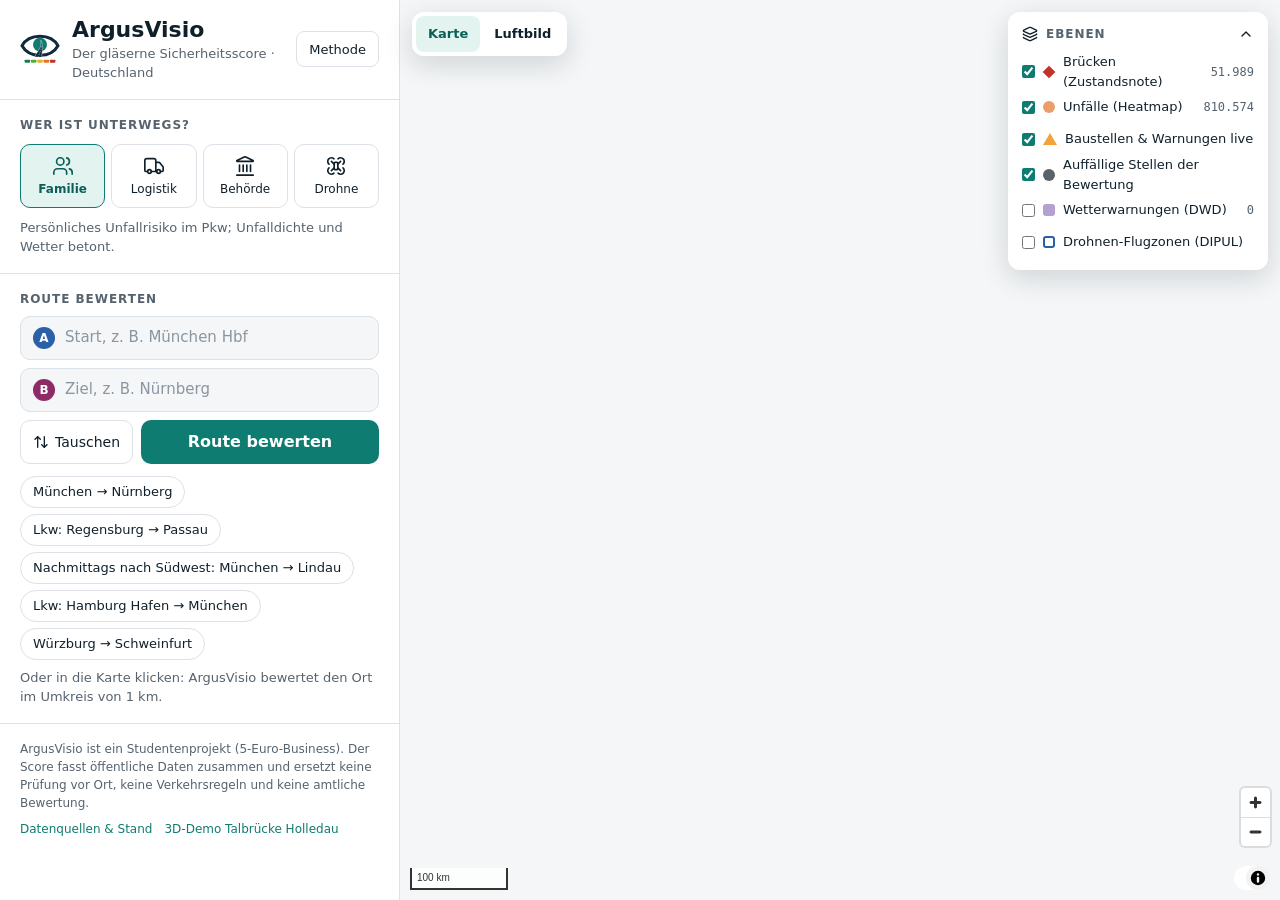
==== commit 588a3dfc: "Build: Demo heißt ArgusVisio" ====
--- a/index.html
+++ b/index.html
@@ -3,12 +3,12 @@
   <head>
     <meta charset="UTF-8" />
     <meta name="viewport" content="width=device-width, initial-scale=1.0" />
-    <meta name="description" content="ARGUS – der gläserne Sicherheitsscore für Routen in Deutschland, berechnet aus offenen Daten." />
+    <meta name="description" content="ArgusVisio: der gläserne Sicherheitsscore für Routen in Deutschland, berechnet aus offenen Daten." />
     <meta name="theme-color" content="#0f2a3d" />
     <link rel="icon" type="image/svg+xml" href="./argus.svg" />
-    <title>ARGUS · Sicherheitsscore Deutschland</title>
-    <script type="module" crossorigin src="./assets/index-BIyGrOOq.js"></script>
-    <link rel="stylesheet" crossorigin href="./assets/index-C-Nl31IG.css">
+    <title>ArgusVisio · Sicherheitsscore Deutschland</title>
+    <script type="module" crossorigin src="./assets/index-CMh8BXYA.js"></script>
+    <link rel="stylesheet" crossorigin href="./assets/index-XvtiSuRx.css">
   </head>
   <body>
     <div id="root"></div>
--- a/assets/index-XvtiSuRx.css
+++ b/assets/index-XvtiSuRx.css
@@ -0,0 +1 @@
+@layer properties{@supports (((-webkit-hyphens:none)) and (not (margin-trim:block))) or ((-moz-orient:inline) and (not (color:rgb(from red r g b)))){*,:before,:after,::backdrop{--tw-scale-x:1;--tw-scale-y:1;--tw-scale-z:1;--tw-divide-y-reverse:0;--tw-border-style:solid;--tw-leading:initial;--tw-font-weight:initial;--tw-tracking:initial;--tw-ordinal:initial;--tw-slashed-zero:initial;--tw-numeric-figure:initial;--tw-numeric-spacing:initial;--tw-numeric-fraction:initial;--tw-shadow:0 0 #0000;--tw-shadow-color:initial;--tw-shadow-alpha:100%;--tw-inset-shadow:0 0 #0000;--tw-inset-shadow-color:initial;--tw-inset-shadow-alpha:100%;--tw-ring-color:initial;--tw-ring-shadow:0 0 #0000;--tw-inset-ring-color:initial;--tw-inset-ring-shadow:0 0 #0000;--tw-ring-inset:initial;--tw-ring-offset-width:0px;--tw-ring-offset-color:#fff;--tw-ring-offset-shadow:0 0 #0000;--tw-outline-style:solid;--tw-blur:initial;--tw-brightness:initial;--tw-contrast:initial;--tw-grayscale:initial;--tw-hue-rotate:initial;--tw-invert:initial;--tw-opacity:initial;--tw-saturate:initial;--tw-sepia:initial;--tw-drop-shadow:initial;--tw-drop-shadow-color:initial;--tw-drop-shadow-alpha:100%;--tw-drop-shadow-size:initial}}}@layer theme{:root,:host{--font-sans:"IBM Plex Sans", system-ui, sans-serif;--color-white:#fff;--spacing:.25rem;--text-xs:.75rem;--text-xs--line-height:calc(1 / .75);--text-sm:.875rem;--text-sm--line-height:calc(1.25 / .875);--text-base:1rem;--text-base--line-height: 1.5 ;--text-lg:1.125rem;--text-lg--line-height:calc(1.75 / 1.125);--font-weight-medium:500;--font-weight-semibold:600;--font-weight-bold:700;--leading-tight:1.25;--leading-relaxed:1.625;--radius-sm:.25rem;--radius-md:.375rem;--radius-lg:.5rem;--radius-xl:.75rem;--radius-2xl:1rem;--animate-spin:spin 1s linear infinite;--aspect-video:16 / 9;--default-transition-duration:.15s;--default-transition-timing-function:cubic-bezier(.4, 0, .2, 1);--default-font-family:"IBM Plex Sans", system-ui, sans-serif;--default-mono-font-family:"IBM Plex Mono", ui-monospace, monospace;--color-accent:var(--accent)}}@layer base{*,:after,:before,::backdrop{box-sizing:border-box;border:0 solid;margin:0;padding:0}::file-selector-button{box-sizing:border-box;border:0 solid;margin:0;padding:0}html,:host{-webkit-text-size-adjust:100%;tab-size:4;line-height:1.5;font-family:var(--default-font-family,-apple-system, BlinkMacSystemFont, "Segoe UI", Roboto, "Helvetica Neue", "Noto Sans", Arial, sans-serif, "Apple Color Emoji", "Segoe UI Emoji", "Segoe UI Symbol", "Noto Color Emoji");font-feature-settings:var(--default-font-feature-settings,normal);font-variation-settings:var(--default-font-variation-settings,normal);-webkit-tap-highlight-color:transparent}hr{height:0;color:inherit;border-top-width:1px}abbr:where([title]){-webkit-text-decoration:underline dotted;text-decoration:underline dotted}h1,h2,h3,h4,h5,h6{font-size:inherit;font-weight:inherit}a{color:inherit;-webkit-text-decoration:inherit;text-decoration:inherit}b,strong{font-weight:bolder}code,kbd,samp,pre{font-family:var(--default-mono-font-family,ui-monospace, SFMono-Regular, Menlo, Monaco, Consolas, "Liberation Mono", "Courier New", monospace);font-feature-settings:var(--default-mono-font-feature-settings,normal);font-variation-settings:var(--default-mono-font-variation-settings,normal);font-size:1em}small{font-size:80%}sub,sup{vertical-align:baseline;font-size:75%;line-height:0;position:relative}sub{bottom:-.25em}sup{top:-.5em}table{text-indent:0;border-color:inherit;border-collapse:collapse}:-moz-focusring:where(:not(iframe)){outline:auto}progress{vertical-align:baseline}summary{display:list-item}ol,ul,menu{list-style:none}img,svg,video,canvas,audio,iframe,embed,object{vertical-align:middle;display:block}img,video{max-width:100%;height:auto}button,input,select,optgroup,textarea{font:inherit;font-feature-settings:inherit;font-variation-settings:inherit;letter-spacing:inherit;color:inherit;opacity:1;background-color:#0000;border-radius:0}::file-selector-button{font:inherit;font-feature-settings:inherit;font-variation-settings:inherit;letter-spacing:inherit;color:inherit;opacity:1;background-color:#0000;border-radius:0}:where(select:is([multiple],[size])) optgroup{font-weight:bolder}:where(select:is([multiple],[size])) optgroup option{padding-inline-start:20px}::file-selector-button{margin-inline-end:4px}::placeholder{opacity:1}@supports (not ((-webkit-appearance:-apple-pay-button))) or (contain-intrinsic-size:1px){::placeholder{color:currentColor}@supports (color:color-mix(in lab,red,red)){::placeholder{color:color-mix(in oklab,currentcolor 50%,transparent)}}}textarea{resize:vertical}::-webkit-search-decoration{-webkit-appearance:none}::-webkit-date-and-time-value{min-height:1lh;text-align:inherit}::-webkit-datetime-edit{display:inline-flex}::-webkit-datetime-edit-fields-wrapper{padding:0}::-webkit-datetime-edit{padding-block:0}::-webkit-datetime-edit-year-field{padding-block:0}::-webkit-datetime-edit-month-field{padding-block:0}::-webkit-datetime-edit-day-field{padding-block:0}::-webkit-datetime-edit-hour-field{padding-block:0}::-webkit-datetime-edit-minute-field{padding-block:0}::-webkit-datetime-edit-second-field{padding-block:0}::-webkit-datetime-edit-millisecond-field{padding-block:0}::-webkit-datetime-edit-meridiem-field{padding-block:0}::-webkit-calendar-picker-indicator{line-height:1}:-moz-ui-invalid{box-shadow:none}button,input:where([type=button],[type=reset],[type=submit]){appearance:button}::file-selector-button{appearance:button}::-webkit-inner-spin-button{height:auto}::-webkit-outer-spin-button{height:auto}[hidden]:where(:not([hidden=until-found])){display:none!important}}@layer components;@layer utilities{.visible{visibility:visible}.absolute{position:absolute}.fixed{position:fixed}.relative{position:relative}.sticky{position:sticky}.inset-0{inset:0}.inset-x-0{inset-inline:0}.inset-y-0{inset-block:0}.-top-1{top:calc(var(--spacing) * -1)}.-top-1\.5{top:calc(var(--spacing) * -1.5)}.top-0{top:0}.top-2{top:calc(var(--spacing) * 2)}.top-3{top:calc(var(--spacing) * 3)}.top-14{top:calc(var(--spacing) * 14)}.top-full{top:100%}.right-0{right:0}.right-2{right:calc(var(--spacing) * 2)}.right-3{right:calc(var(--spacing) * 3)}.-bottom-1{bottom:calc(var(--spacing) * -1)}.-bottom-1\.5{bottom:calc(var(--spacing) * -1.5)}.bottom-8{bottom:calc(var(--spacing) * 8)}.left-0{left:0}.left-3{left:calc(var(--spacing) * 3)}.z-10{z-index:10}.z-20{z-index:20}.order-1{order:1}.order-2{order:2}.col-span-2{grid-column:span 2/span 2}.container{width:100%}@media(min-width:40rem){.container{max-width:40rem}}@media(min-width:48rem){.container{max-width:48rem}}@media(min-width:64rem){.container{max-width:64rem}}@media(min-width:80rem){.container{max-width:80rem}}@media(min-width:96rem){.container{max-width:96rem}}.m-0{margin:0}.m-auto{margin:auto}.-mx-2{margin-inline:calc(var(--spacing) * -2)}.my-3{margin-block:calc(var(--spacing) * 3)}.-mt-1{margin-top:calc(var(--spacing) * -1)}.mt-0\.5{margin-top:calc(var(--spacing) * .5)}.mt-1{margin-top:var(--spacing)}.mt-2{margin-top:calc(var(--spacing) * 2)}.mt-px{margin-top:1px}.-mr-2{margin-right:calc(var(--spacing) * -2)}.ml-1{margin-left:var(--spacing)}.ml-1\.5{margin-left:calc(var(--spacing) * 1.5)}.ml-auto{margin-left:auto}.block{display:block}.flex{display:flex}.grid{display:grid}.inline-block{display:inline-block}.table{display:table}.aspect-video{aspect-ratio:var(--aspect-video)}.size-0{width:0;height:0}.size-2{width:calc(var(--spacing) * 2);height:calc(var(--spacing) * 2)}.size-3{width:calc(var(--spacing) * 3);height:calc(var(--spacing) * 3)}.size-9{width:calc(var(--spacing) * 9);height:calc(var(--spacing) * 9)}.size-\[22px\]{width:22px;height:22px}.size-\[84px\]{width:84px;height:84px}.h-1\.5{height:calc(var(--spacing) * 1.5)}.h-3{height:calc(var(--spacing) * 3)}.h-3\.5{height:calc(var(--spacing) * 3.5)}.h-4{height:calc(var(--spacing) * 4)}.h-14{height:calc(var(--spacing) * 14)}.h-auto{height:auto}.h-full{height:100%}.max-h-72{max-height:calc(var(--spacing) * 72)}.max-h-\[calc\(100vh-48px\)\]{max-height:calc(100vh - 48px)}.min-h-0{min-height:0}.min-h-8{min-height:calc(var(--spacing) * 8)}.min-h-9{min-height:calc(var(--spacing) * 9)}.min-h-11{min-height:calc(var(--spacing) * 11)}.min-h-16{min-height:calc(var(--spacing) * 16)}.w-0\.5{width:calc(var(--spacing) * .5)}.w-1\.5{width:calc(var(--spacing) * 1.5)}.w-\[74px\]{width:74px}.w-\[min\(260px\,calc\(100vw-24px\)\)\]{width:min(260px,100vw - 24px)}.w-\[min\(320px\,calc\(100\%-24px\)\)\]{width:min(320px,100% - 24px)}.w-\[min\(760px\,calc\(100vw-32px\)\)\]{width:min(760px,100vw - 32px)}.w-\[min\(1180px\,calc\(100vw-32px\)\)\]{width:min(1180px,100vw - 32px)}.w-full{width:100%}.min-w-0{min-width:0}.min-w-\[3px\]{min-width:3px}.flex-1{flex:1}.flex-none{flex:none}.border-collapse{border-collapse:collapse}.scale-75{--tw-scale-x:75%;--tw-scale-y:75%;--tw-scale-z:75%;scale:var(--tw-scale-x) var(--tw-scale-y)}.rotate-45{rotate:45deg}.rotate-180{rotate:180deg}.animate-spin{animation:var(--animate-spin)}.cursor-grab{cursor:grab}.cursor-pointer{cursor:pointer}.list-none{list-style-type:none}.grid-cols-4{grid-template-columns:repeat(4,minmax(0,1fr))}.grid-cols-\[1fr_auto\]{grid-template-columns:1fr auto}.grid-cols-\[40fr_15fr_15fr_15fr_15fr\]{grid-template-columns:40fr 15fr 15fr 15fr 15fr}.grid-cols-\[auto_1fr\]{grid-template-columns:auto 1fr}.grid-rows-\[46vh_1fr\]{grid-template-rows:46vh 1fr}.flex-col{flex-direction:column}.flex-wrap{flex-wrap:wrap}.place-items-center{place-items:center}.items-center{align-items:center}.items-end{align-items:flex-end}.items-start{align-items:flex-start}.justify-between{justify-content:space-between}.justify-center{justify-content:center}.gap-0\.5{gap:calc(var(--spacing) * .5)}.gap-1{gap:var(--spacing)}.gap-1\.5{gap:calc(var(--spacing) * 1.5)}.gap-2{gap:calc(var(--spacing) * 2)}.gap-2\.5{gap:calc(var(--spacing) * 2.5)}.gap-3{gap:calc(var(--spacing) * 3)}.gap-3\.5{gap:calc(var(--spacing) * 3.5)}.gap-4{gap:calc(var(--spacing) * 4)}.gap-\[2px\]{gap:2px}.gap-\[3px\]{gap:3px}.gap-px{gap:1px}.gap-x-3{column-gap:calc(var(--spacing) * 3)}.gap-x-4{column-gap:calc(var(--spacing) * 4)}.gap-y-0\.5{row-gap:calc(var(--spacing) * .5)}.gap-y-1{row-gap:var(--spacing)}:where(.divide-y>:not(:last-child)){--tw-divide-y-reverse:0;border-bottom-style:var(--tw-border-style);border-top-style:var(--tw-border-style);border-top-width:calc(1px * var(--tw-divide-y-reverse));border-bottom-width:calc(1px * calc(1 - var(--tw-divide-y-reverse)))}:where(.divide-line>:not(:last-child)){border-color:var(--line)}.self-start{align-self:flex-start}.self-stretch{align-self:stretch}.truncate{text-overflow:ellipsis;white-space:nowrap;overflow:hidden}.overflow-auto{overflow:auto}.overflow-hidden{overflow:hidden}.overflow-x-auto{overflow-x:auto}.overflow-y-auto{overflow-y:auto}.rounded{border-radius:.25rem}.rounded-2xl{border-radius:var(--radius-2xl)}.rounded-\[3px\]{border-radius:3px}.rounded-\[5px\]{border-radius:5px}.rounded-\[10px\]{border-radius:10px}.rounded-full{border-radius:2147483647px}.rounded-lg{border-radius:var(--radius-lg)}.rounded-md{border-radius:var(--radius-md)}.rounded-sm{border-radius:var(--radius-sm)}.rounded-xl{border-radius:var(--radius-xl)}.rounded-t-\[2px\]{border-top-left-radius:2px;border-top-right-radius:2px}.rounded-l-\[3px\]{border-top-left-radius:3px;border-bottom-left-radius:3px}.rounded-r-\[3px\]{border-top-right-radius:3px;border-bottom-right-radius:3px}.border{border-style:var(--tw-border-style);border-width:1px}.border-0{border-style:var(--tw-border-style);border-width:0}.border-2{border-style:var(--tw-border-style);border-width:2px}.border-x-\[7px\]{border-inline-style:var(--tw-border-style);border-inline-width:7px}.border-b{border-bottom-style:var(--tw-border-style);border-bottom-width:1px}.border-b-\[12px\]{border-bottom-style:var(--tw-border-style);border-bottom-width:12px}.border-accent{border-color:var(--accent)}.border-ink{border-color:var(--ink)}.border-line{border-color:var(--line)}.border-x-transparent{border-inline-color:#0000}.bg-\[\#2b5fa8\]{background-color:#2b5fa8}.bg-\[\#8e2a66\]{background-color:#8e2a66}.bg-\[\#e3b32a\]{background-color:#e3b32a}.bg-accent{background-color:var(--accent)}.bg-accent-soft{background-color:var(--accent-soft)}.bg-faint{background-color:var(--faint)}.bg-grade-a{background-color:#1a7f4b}.bg-grade-b{background-color:#5daa3c}.bg-grade-c{background-color:#e3b32a}.bg-grade-d{background-color:#e2742b}.bg-grade-e{background-color:#c2312a}.bg-ground{background-color:var(--ground)}.bg-ink,.bg-ink\/15{background-color:var(--ink)}@supports (color:color-mix(in lab,red,red)){.bg-ink\/15{background-color:color-mix(in oklab,var(--ink) 15%,transparent)}}.bg-surface{background-color:var(--surface)}.bg-track{background-color:var(--track)}.bg-transparent{background-color:#0000}.bg-warn-soft{background-color:var(--warn-soft)}.p-0{padding:0}.p-1{padding:var(--spacing)}.p-1\.5{padding:calc(var(--spacing) * 1.5)}.p-2{padding:calc(var(--spacing) * 2)}.px-1\.5{padding-inline:calc(var(--spacing) * 1.5)}.px-2{padding-inline:calc(var(--spacing) * 2)}.px-2\.5{padding-inline:calc(var(--spacing) * 2.5)}.px-3{padding-inline:calc(var(--spacing) * 3)}.px-4{padding-inline:calc(var(--spacing) * 4)}.px-5{padding-inline:calc(var(--spacing) * 5)}.px-6{padding-inline:calc(var(--spacing) * 6)}.py-1\.5{padding-block:calc(var(--spacing) * 1.5)}.py-2{padding-block:calc(var(--spacing) * 2)}.py-2\.5{padding-block:calc(var(--spacing) * 2.5)}.py-3{padding-block:calc(var(--spacing) * 3)}.py-4{padding-block:calc(var(--spacing) * 4)}.py-5{padding-block:calc(var(--spacing) * 5)}.py-px{padding-block:1px}.pt-1{padding-top:var(--spacing)}.pr-2{padding-right:calc(var(--spacing) * 2)}.pb-2{padding-bottom:calc(var(--spacing) * 2)}.text-center{text-align:center}.text-left{text-align:left}.font-mono{font-family:IBM Plex Mono,ui-monospace,monospace}.text-base{font-size:var(--text-base);line-height:var(--tw-leading,var(--text-base--line-height))}.text-lg{font-size:var(--text-lg);line-height:var(--tw-leading,var(--text-lg--line-height))}.text-sm{font-size:var(--text-sm);line-height:var(--tw-leading,var(--text-sm--line-height))}.text-xs{font-size:var(--text-xs);line-height:var(--tw-leading,var(--text-xs--line-height))}.text-\[11px\]{font-size:11px}.text-\[12px\]{font-size:12px}.text-\[13px\]{font-size:13px}.text-\[14px\]{font-size:14px}.text-\[15px\]{font-size:15px}.text-\[22px\]{font-size:22px}.text-\[32px\]{font-size:32px}.text-\[50px\]{font-size:50px}.leading-relaxed{--tw-leading:var(--leading-relaxed);line-height:var(--leading-relaxed)}.leading-tight{--tw-leading:var(--leading-tight);line-height:var(--leading-tight)}.font-bold{--tw-font-weight:var(--font-weight-bold);font-weight:var(--font-weight-bold)}.font-medium{--tw-font-weight:var(--font-weight-medium);font-weight:var(--font-weight-medium)}.font-semibold{--tw-font-weight:var(--font-weight-semibold);font-weight:var(--font-weight-semibold)}.tracking-\[0\.06em\]{--tw-tracking:.06em;letter-spacing:.06em}.whitespace-pre-line{white-space:pre-line}.text-accent{color:var(--accent)}.text-accent-ink{color:var(--accent-ink)}.text-accent-strong{color:var(--accent-strong)}.text-faint{color:var(--faint)}.text-ink{color:var(--ink)}.text-muted{color:var(--muted)}.text-warn-ink{color:var(--warn-ink)}.text-white{color:var(--color-white)}.uppercase{text-transform:uppercase}.tabular-nums{--tw-numeric-spacing:tabular-nums;font-variant-numeric:var(--tw-ordinal, ) var(--tw-slashed-zero, ) var(--tw-numeric-figure, ) var(--tw-numeric-spacing, ) var(--tw-numeric-fraction, )}.underline{text-decoration-line:underline}.underline-offset-2{text-underline-offset:2px}.accent-\[var\(--accent\)\]{accent-color:var(--accent)}.accent-\[var\(--color-accent\)\]{accent-color:var(--color-accent)}.opacity-60{opacity:.6}.opacity-70{opacity:.7}.shadow-2xl{--tw-shadow:0 25px 50px -12px var(--tw-shadow-color,#00000040);box-shadow:var(--tw-inset-shadow),var(--tw-inset-ring-shadow),var(--tw-ring-offset-shadow),var(--tw-ring-shadow),var(--tw-shadow)}.shadow-\[0_8px_28px_rgba\(16\,32\,43\,0\.16\)\]{--tw-shadow:0 8px 28px var(--tw-shadow-color,#10202b29);box-shadow:var(--tw-inset-shadow),var(--tw-inset-ring-shadow),var(--tw-ring-offset-shadow),var(--tw-ring-shadow),var(--tw-shadow)}.shadow-\[0_8px_28px_rgba\(16\,32\,43\,0\.22\)\]{--tw-shadow:0 8px 28px var(--tw-shadow-color,#10202b38);box-shadow:var(--tw-inset-shadow),var(--tw-inset-ring-shadow),var(--tw-ring-offset-shadow),var(--tw-ring-shadow),var(--tw-shadow)}.shadow-lg{--tw-shadow:0 10px 15px -3px var(--tw-shadow-color,#0000001a), 0 4px 6px -4px var(--tw-shadow-color,#0000001a);box-shadow:var(--tw-inset-shadow),var(--tw-inset-ring-shadow),var(--tw-ring-offset-shadow),var(--tw-ring-shadow),var(--tw-shadow)}.shadow-md{--tw-shadow:0 4px 6px -1px var(--tw-shadow-color,#0000001a), 0 2px 4px -2px var(--tw-shadow-color,#0000001a);box-shadow:var(--tw-inset-shadow),var(--tw-inset-ring-shadow),var(--tw-ring-offset-shadow),var(--tw-ring-shadow),var(--tw-shadow)}.ring{--tw-ring-shadow:var(--tw-ring-inset, ) 0 0 0 calc(1px + var(--tw-ring-offset-width)) var(--tw-ring-color,currentcolor);box-shadow:var(--tw-inset-shadow),var(--tw-inset-ring-shadow),var(--tw-ring-offset-shadow),var(--tw-ring-shadow),var(--tw-shadow)}.outline{outline-style:var(--tw-outline-style);outline-width:1px}.filter{filter:var(--tw-blur, ) var(--tw-brightness, ) var(--tw-contrast, ) var(--tw-grayscale, ) var(--tw-hue-rotate, ) var(--tw-invert, ) var(--tw-saturate, ) var(--tw-sepia, ) var(--tw-drop-shadow, )}.transition-colors{transition-property:color,background-color,border-color,outline-color,text-decoration-color,fill,stroke,--tw-gradient-from,--tw-gradient-via,--tw-gradient-to;transition-timing-function:var(--tw-ease,var(--default-transition-timing-function));transition-duration:var(--tw-duration,var(--default-transition-duration))}.transition-transform{transition-property:transform,translate,scale,rotate;transition-timing-function:var(--tw-ease,var(--default-transition-timing-function));transition-duration:var(--tw-duration,var(--default-transition-duration))}.outline-none{--tw-outline-style:none;outline-style:none}.placeholder\:text-faint::placeholder{color:var(--faint)}.focus-within\:border-accent:focus-within{border-color:var(--accent)}@media(hover:hover){.hover\:border-accent:hover{border-color:var(--accent)}.hover\:bg-accent-soft:hover{background-color:var(--accent-soft)}.hover\:bg-ground:hover{background-color:var(--ground)}.hover\:underline:hover{text-decoration-line:underline}.hover\:opacity-75:hover{opacity:.75}.hover\:opacity-80:hover{opacity:.8}}.active\:cursor-grabbing:active{cursor:grabbing}.disabled\:opacity-50:disabled{opacity:.5}.disabled\:opacity-60:disabled{opacity:.6}@media not all and (min-width:48rem){.max-md\:border-t{border-top-style:var(--tw-border-style);border-top-width:1px}}@media(min-width:40rem){.sm\:grid-cols-\[auto_1fr\]{grid-template-columns:auto 1fr}.sm\:items-center{align-items:center}.sm\:gap-4{gap:calc(var(--spacing) * 4)}}@media(min-width:48rem){.md\:top-3{top:calc(var(--spacing) * 3)}.md\:right-auto{right:auto}.md\:left-3{left:calc(var(--spacing) * 3)}.md\:order-1{order:1}.md\:order-2{order:2}.md\:grid-cols-\[400px_1fr\]{grid-template-columns:400px 1fr}.md\:grid-rows-1{grid-template-rows:repeat(1,minmax(0,1fr))}.md\:border-r{border-right-style:var(--tw-border-style);border-right-width:1px}}}.maplibregl-map{-webkit-tap-highlight-color:#0000;font:12px/20px Helvetica Neue,Arial,Helvetica,sans-serif;position:relative;overflow:hidden}.maplibregl-canvas{position:absolute;top:0;left:0}.maplibregl-map:fullscreen{width:100%;height:100%}.maplibregl-ctrl-group button.maplibregl-ctrl-compass{touch-action:none}.maplibregl-canvas-container.maplibregl-interactive,.maplibregl-ctrl-group button.maplibregl-ctrl-compass{cursor:grab;-webkit-user-select:none;user-select:none}.maplibregl-canvas-container.maplibregl-interactive.maplibregl-track-pointer{cursor:pointer}.maplibregl-canvas-container.maplibregl-interactive:active,.maplibregl-ctrl-group button.maplibregl-ctrl-compass:active{cursor:grabbing}.maplibregl-canvas-container.maplibregl-touch-zoom-rotate,.maplibregl-canvas-container.maplibregl-touch-zoom-rotate .maplibregl-canvas{touch-action:pan-x pan-y}.maplibregl-canvas-container.maplibregl-touch-drag-pan,.maplibregl-canvas-container.maplibregl-touch-drag-pan .maplibregl-canvas{touch-action:pinch-zoom}.maplibregl-canvas-container.maplibregl-touch-zoom-rotate.maplibregl-touch-drag-pan,.maplibregl-canvas-container.maplibregl-touch-zoom-rotate.maplibregl-touch-drag-pan .maplibregl-canvas{touch-action:none}.maplibregl-canvas-container.maplibregl-touch-drag-pan.maplibregl-cooperative-gestures,.maplibregl-canvas-container.maplibregl-touch-drag-pan.maplibregl-cooperative-gestures .maplibregl-canvas{touch-action:pan-x pan-y}.maplibregl-ctrl-bottom-left,.maplibregl-ctrl-bottom-right,.maplibregl-ctrl-top-left,.maplibregl-ctrl-top-right{pointer-events:none;z-index:2;position:absolute}.maplibregl-ctrl-top-left{top:0;left:0}.maplibregl-ctrl-top-right{top:0;right:0}.maplibregl-ctrl-bottom-left{bottom:0;left:0}.maplibregl-ctrl-bottom-right{bottom:0;right:0}.maplibregl-ctrl{clear:both;pointer-events:auto;transform:translate(0)}.maplibregl-ctrl-top-left .maplibregl-ctrl{float:left;margin:10px 0 0 10px}.maplibregl-ctrl-top-right .maplibregl-ctrl{float:right;margin:10px 10px 0 0}.maplibregl-ctrl-bottom-left .maplibregl-ctrl{float:left;margin:0 0 10px 10px}.maplibregl-ctrl-bottom-right .maplibregl-ctrl{float:right;margin:0 10px 10px 0}.maplibregl-ctrl-group{background:#fff;border-radius:4px}.maplibregl-ctrl-group:not(:empty){box-shadow:0 0 0 2px #0000001a}@media(forced-colors:active){.maplibregl-ctrl-group:not(:empty){box-shadow:0 0 0 2px buttontext}}.maplibregl-ctrl-group button{box-sizing:border-box;cursor:pointer;background-color:#0000;border:0;outline:none;width:29px;height:29px;padding:0;display:block}.maplibregl-ctrl-group button+button{border-top:1px solid #ddd}.maplibregl-ctrl button .maplibregl-ctrl-icon{background-position:50%;background-repeat:no-repeat;width:100%;height:100%;display:block}@media(forced-colors:active){.maplibregl-ctrl-icon{background-color:#0000}.maplibregl-ctrl-group button+button{border-top:1px solid buttontext}}.maplibregl-ctrl button::-moz-focus-inner{border:0;padding:0}.maplibregl-ctrl-attrib-button:focus,.maplibregl-ctrl-group button:focus{box-shadow:0 0 2px 2px #0096ff}.maplibregl-ctrl button:disabled{cursor:not-allowed}.maplibregl-ctrl button:disabled .maplibregl-ctrl-icon{opacity:.25}@media(hover:hover){.maplibregl-ctrl button:not(:disabled):hover{background-color:#0000000d}}.maplibregl-ctrl button:not(:disabled):active{background-color:#0000000d}.maplibregl-ctrl-group button:focus:focus-visible{box-shadow:0 0 2px 2px #0096ff}.maplibregl-ctrl-group button:focus:not(:focus-visible){box-shadow:none}.maplibregl-ctrl-group button:focus:first-child{border-radius:4px 4px 0 0}.maplibregl-ctrl-group button:focus:last-child{border-radius:0 0 4px 4px}.maplibregl-ctrl-group button:focus:only-child{border-radius:inherit}.maplibregl-ctrl button.maplibregl-ctrl-zoom-out .maplibregl-ctrl-icon{background-image:url("data:image/svg+xml;charset=utf-8,%3Csvg xmlns='http://www.w3.org/2000/svg' width='29' height='29' fill='%23333' viewBox='0 0 29 29'%3E%3Cpath d='M10 13c-.75 0-1.5.75-1.5 1.5S9.25 16 10 16h9c.75 0 1.5-.75 1.5-1.5S19.75 13 19 13z'/%3E%3C/svg%3E")}.maplibregl-ctrl button.maplibregl-ctrl-zoom-in .maplibregl-ctrl-icon{background-image:url("data:image/svg+xml;charset=utf-8,%3Csvg xmlns='http://www.w3.org/2000/svg' width='29' height='29' fill='%23333' viewBox='0 0 29 29'%3E%3Cpath d='M14.5 8.5c-.75 0-1.5.75-1.5 1.5v3h-3c-.75 0-1.5.75-1.5 1.5S9.25 16 10 16h3v3c0 .75.75 1.5 1.5 1.5S16 19.75 16 19v-3h3c.75 0 1.5-.75 1.5-1.5S19.75 13 19 13h-3v-3c0-.75-.75-1.5-1.5-1.5'/%3E%3C/svg%3E")}@media(forced-colors:active){.maplibregl-ctrl button.maplibregl-ctrl-zoom-out .maplibregl-ctrl-icon{background-image:url("data:image/svg+xml;charset=utf-8,%3Csvg xmlns='http://www.w3.org/2000/svg' width='29' height='29' fill='%23fff' viewBox='0 0 29 29'%3E%3Cpath d='M10 13c-.75 0-1.5.75-1.5 1.5S9.25 16 10 16h9c.75 0 1.5-.75 1.5-1.5S19.75 13 19 13z'/%3E%3C/svg%3E")}.maplibregl-ctrl button.maplibregl-ctrl-zoom-in .maplibregl-ctrl-icon{background-image:url("data:image/svg+xml;charset=utf-8,%3Csvg xmlns='http://www.w3.org/2000/svg' width='29' height='29' fill='%23fff' viewBox='0 0 29 29'%3E%3Cpath d='M14.5 8.5c-.75 0-1.5.75-1.5 1.5v3h-3c-.75 0-1.5.75-1.5 1.5S9.25 16 10 16h3v3c0 .75.75 1.5 1.5 1.5S16 19.75 16 19v-3h3c.75 0 1.5-.75 1.5-1.5S19.75 13 19 13h-3v-3c0-.75-.75-1.5-1.5-1.5'/%3E%3C/svg%3E")}}@media(forced-colors:active)and (prefers-color-scheme:light){.maplibregl-ctrl button.maplibregl-ctrl-zoom-out .maplibregl-ctrl-icon{background-image:url("data:image/svg+xml;charset=utf-8,%3Csvg xmlns='http://www.w3.org/2000/svg' width='29' height='29' viewBox='0 0 29 29'%3E%3Cpath d='M10 13c-.75 0-1.5.75-1.5 1.5S9.25 16 10 16h9c.75 0 1.5-.75 1.5-1.5S19.75 13 19 13z'/%3E%3C/svg%3E")}.maplibregl-ctrl button.maplibregl-ctrl-zoom-in .maplibregl-ctrl-icon{background-image:url("data:image/svg+xml;charset=utf-8,%3Csvg xmlns='http://www.w3.org/2000/svg' width='29' height='29' viewBox='0 0 29 29'%3E%3Cpath d='M14.5 8.5c-.75 0-1.5.75-1.5 1.5v3h-3c-.75 0-1.5.75-1.5 1.5S9.25 16 10 16h3v3c0 .75.75 1.5 1.5 1.5S16 19.75 16 19v-3h3c.75 0 1.5-.75 1.5-1.5S19.75 13 19 13h-3v-3c0-.75-.75-1.5-1.5-1.5'/%3E%3C/svg%3E")}}.maplibregl-ctrl button.maplibregl-ctrl-fullscreen .maplibregl-ctrl-icon{background-image:url("data:image/svg+xml;charset=utf-8,%3Csvg xmlns='http://www.w3.org/2000/svg' width='29' height='29' fill='%23333' viewBox='0 0 29 29'%3E%3Cpath d='M24 16v5.5c0 1.75-.75 2.5-2.5 2.5H16v-1l3-1.5-4-5.5 1-1 5.5 4 1.5-3zM6 16l1.5 3 5.5-4 1 1-4 5.5 3 1.5v1H7.5C5.75 24 5 23.25 5 21.5V16zm7-11v1l-3 1.5 4 5.5-1 1-5.5-4L6 13H5V7.5C5 5.75 5.75 5 7.5 5zm11 2.5c0-1.75-.75-2.5-2.5-2.5H16v1l3 1.5-4 5.5 1 1 5.5-4 1.5 3h1z'/%3E%3C/svg%3E")}.maplibregl-ctrl button.maplibregl-ctrl-shrink .maplibregl-ctrl-icon{background-image:url("data:image/svg+xml;charset=utf-8,%3Csvg xmlns='http://www.w3.org/2000/svg' width='29' height='29' viewBox='0 0 29 29'%3E%3Cpath d='M18.5 16c-1.75 0-2.5.75-2.5 2.5V24h1l1.5-3 5.5 4 1-1-4-5.5 3-1.5v-1zM13 18.5c0-1.75-.75-2.5-2.5-2.5H5v1l3 1.5L4 24l1 1 5.5-4 1.5 3h1zm3-8c0 1.75.75 2.5 2.5 2.5H24v-1l-3-1.5L25 5l-1-1-5.5 4L17 5h-1zM10.5 13c1.75 0 2.5-.75 2.5-2.5V5h-1l-1.5 3L5 4 4 5l4 5.5L5 12v1z'/%3E%3C/svg%3E")}@media(forced-colors:active){.maplibregl-ctrl button.maplibregl-ctrl-fullscreen .maplibregl-ctrl-icon{background-image:url("data:image/svg+xml;charset=utf-8,%3Csvg xmlns='http://www.w3.org/2000/svg' width='29' height='29' fill='%23fff' viewBox='0 0 29 29'%3E%3Cpath d='M24 16v5.5c0 1.75-.75 2.5-2.5 2.5H16v-1l3-1.5-4-5.5 1-1 5.5 4 1.5-3zM6 16l1.5 3 5.5-4 1 1-4 5.5 3 1.5v1H7.5C5.75 24 5 23.25 5 21.5V16zm7-11v1l-3 1.5 4 5.5-1 1-5.5-4L6 13H5V7.5C5 5.75 5.75 5 7.5 5zm11 2.5c0-1.75-.75-2.5-2.5-2.5H16v1l3 1.5-4 5.5 1 1 5.5-4 1.5 3h1z'/%3E%3C/svg%3E")}.maplibregl-ctrl button.maplibregl-ctrl-shrink .maplibregl-ctrl-icon{background-image:url("data:image/svg+xml;charset=utf-8,%3Csvg xmlns='http://www.w3.org/2000/svg' width='29' height='29' fill='%23fff' viewBox='0 0 29 29'%3E%3Cpath d='M18.5 16c-1.75 0-2.5.75-2.5 2.5V24h1l1.5-3 5.5 4 1-1-4-5.5 3-1.5v-1zM13 18.5c0-1.75-.75-2.5-2.5-2.5H5v1l3 1.5L4 24l1 1 5.5-4 1.5 3h1zm3-8c0 1.75.75 2.5 2.5 2.5H24v-1l-3-1.5L25 5l-1-1-5.5 4L17 5h-1zM10.5 13c1.75 0 2.5-.75 2.5-2.5V5h-1l-1.5 3L5 4 4 5l4 5.5L5 12v1z'/%3E%3C/svg%3E")}}@media(forced-colors:active)and (prefers-color-scheme:light){.maplibregl-ctrl button.maplibregl-ctrl-fullscreen .maplibregl-ctrl-icon{background-image:url("data:image/svg+xml;charset=utf-8,%3Csvg xmlns='http://www.w3.org/2000/svg' width='29' height='29' viewBox='0 0 29 29'%3E%3Cpath d='M24 16v5.5c0 1.75-.75 2.5-2.5 2.5H16v-1l3-1.5-4-5.5 1-1 5.5 4 1.5-3zM6 16l1.5 3 5.5-4 1 1-4 5.5 3 1.5v1H7.5C5.75 24 5 23.25 5 21.5V16zm7-11v1l-3 1.5 4 5.5-1 1-5.5-4L6 13H5V7.5C5 5.75 5.75 5 7.5 5zm11 2.5c0-1.75-.75-2.5-2.5-2.5H16v1l3 1.5-4 5.5 1 1 5.5-4 1.5 3h1z'/%3E%3C/svg%3E")}.maplibregl-ctrl button.maplibregl-ctrl-shrink .maplibregl-ctrl-icon{background-image:url("data:image/svg+xml;charset=utf-8,%3Csvg xmlns='http://www.w3.org/2000/svg' width='29' height='29' viewBox='0 0 29 29'%3E%3Cpath d='M18.5 16c-1.75 0-2.5.75-2.5 2.5V24h1l1.5-3 5.5 4 1-1-4-5.5 3-1.5v-1zM13 18.5c0-1.75-.75-2.5-2.5-2.5H5v1l3 1.5L4 24l1 1 5.5-4 1.5 3h1zm3-8c0 1.75.75 2.5 2.5 2.5H24v-1l-3-1.5L25 5l-1-1-5.5 4L17 5h-1zM10.5 13c1.75 0 2.5-.75 2.5-2.5V5h-1l-1.5 3L5 4 4 5l4 5.5L5 12v1z'/%3E%3C/svg%3E")}}.maplibregl-ctrl button.maplibregl-ctrl-compass .maplibregl-ctrl-icon{background-image:url("data:image/svg+xml;charset=utf-8,%3Csvg xmlns='http://www.w3.org/2000/svg' width='29' height='29' fill='%23333' viewBox='0 0 29 29'%3E%3Cpath d='m10.5 14 4-8 4 8z'/%3E%3Cpath fill='%23ccc' d='m10.5 16 4 8 4-8z'/%3E%3C/svg%3E")}@media(forced-colors:active){.maplibregl-ctrl button.maplibregl-ctrl-compass .maplibregl-ctrl-icon{background-image:url("data:image/svg+xml;charset=utf-8,%3Csvg xmlns='http://www.w3.org/2000/svg' width='29' height='29' fill='%23fff' viewBox='0 0 29 29'%3E%3Cpath d='m10.5 14 4-8 4 8z'/%3E%3Cpath fill='%23ccc' d='m10.5 16 4 8 4-8z'/%3E%3C/svg%3E")}}@media(forced-colors:active)and (prefers-color-scheme:light){.maplibregl-ctrl button.maplibregl-ctrl-compass .maplibregl-ctrl-icon{background-image:url("data:image/svg+xml;charset=utf-8,%3Csvg xmlns='http://www.w3.org/2000/svg' width='29' height='29' viewBox='0 0 29 29'%3E%3Cpath d='m10.5 14 4-8 4 8z'/%3E%3Cpath fill='%23ccc' d='m10.5 16 4 8 4-8z'/%3E%3C/svg%3E")}}.maplibregl-ctrl button.maplibregl-ctrl-globe .maplibregl-ctrl-icon{background-image:url("data:image/svg+xml;charset=utf-8,%3Csvg xmlns='http://www.w3.org/2000/svg' width='22' height='22' fill='none' stroke='%23333' viewBox='0 0 22 22'%3E%3Ccircle cx='11' cy='11' r='8.5'/%3E%3Cpath d='M17.5 11c0 4.819-3.02 8.5-6.5 8.5S4.5 15.819 4.5 11 7.52 2.5 11 2.5s6.5 3.681 6.5 8.5Z'/%3E%3Cpath d='M13.5 11c0 2.447-.331 4.64-.853 6.206-.262.785-.562 1.384-.872 1.777-.314.399-.58.517-.775.517s-.461-.118-.775-.517c-.31-.393-.61-.992-.872-1.777C8.831 15.64 8.5 13.446 8.5 11s.331-4.64.853-6.206c.262-.785.562-1.384.872-1.777.314-.399.58-.517.775-.517s.461.118.775.517c.31.393.61.992.872 1.777.522 1.565.853 3.76.853 6.206Z'/%3E%3Cpath d='M11 7.5c-1.909 0-3.622-.166-4.845-.428-.616-.132-1.08-.283-1.379-.434a1.3 1.3 0 0 1-.224-.138q.07-.058.224-.138c.299-.151.763-.302 1.379-.434C7.378 5.666 9.091 5.5 11 5.5s3.622.166 4.845.428c.616.132 1.08.283 1.379.434.105.053.177.1.224.138q-.07.058-.224.138c-.299.151-.763.302-1.379.434-1.223.262-2.936.428-4.845.428ZM4.486 6.436ZM11 16.5c-1.909 0-3.622-.166-4.845-.428-.616-.132-1.08-.283-1.379-.434a1.3 1.3 0 0 1-.224-.138 1.3 1.3 0 0 1 .224-.138c.299-.151.763-.302 1.379-.434C7.378 14.666 9.091 14.5 11 14.5s3.622.166 4.845.428c.616.132 1.08.283 1.379.434.105.053.177.1.224.138a1.3 1.3 0 0 1-.224.138c-.299.151-.763.302-1.379.434-1.223.262-2.936.428-4.845.428Zm-6.514-1.064ZM11 12.5c-2.46 0-4.672-.222-6.255-.574-.796-.177-1.406-.38-1.805-.59a1.5 1.5 0 0 1-.39-.272.3.3 0 0 1-.047-.064.3.3 0 0 1 .048-.064c.066-.073.189-.167.389-.272.399-.21 1.009-.413 1.805-.59C6.328 9.722 8.54 9.5 11 9.5s4.672.222 6.256.574c.795.177 1.405.38 1.804.59.2.105.323.2.39.272a.3.3 0 0 1 .047.064.3.3 0 0 1-.048.064 1.4 1.4 0 0 1-.389.272c-.399.21-1.009.413-1.804.59-1.584.352-3.796.574-6.256.574Zm-8.501-1.51v.002zm0 .018v.002zm17.002.002v-.002zm0-.018v-.002z'/%3E%3C/svg%3E")}.maplibregl-ctrl button.maplibregl-ctrl-globe-enabled .maplibregl-ctrl-icon{background-image:url("data:image/svg+xml;charset=utf-8,%3Csvg xmlns='http://www.w3.org/2000/svg' width='22' height='22' fill='none' stroke='%2333b5e5' viewBox='0 0 22 22'%3E%3Ccircle cx='11' cy='11' r='8.5'/%3E%3Cpath d='M17.5 11c0 4.819-3.02 8.5-6.5 8.5S4.5 15.819 4.5 11 7.52 2.5 11 2.5s6.5 3.681 6.5 8.5Z'/%3E%3Cpath d='M13.5 11c0 2.447-.331 4.64-.853 6.206-.262.785-.562 1.384-.872 1.777-.314.399-.58.517-.775.517s-.461-.118-.775-.517c-.31-.393-.61-.992-.872-1.777C8.831 15.64 8.5 13.446 8.5 11s.331-4.64.853-6.206c.262-.785.562-1.384.872-1.777.314-.399.58-.517.775-.517s.461.118.775.517c.31.393.61.992.872 1.777.522 1.565.853 3.76.853 6.206Z'/%3E%3Cpath d='M11 7.5c-1.909 0-3.622-.166-4.845-.428-.616-.132-1.08-.283-1.379-.434a1.3 1.3 0 0 1-.224-.138q.07-.058.224-.138c.299-.151.763-.302 1.379-.434C7.378 5.666 9.091 5.5 11 5.5s3.622.166 4.845.428c.616.132 1.08.283 1.379.434.105.053.177.1.224.138q-.07.058-.224.138c-.299.151-.763.302-1.379.434-1.223.262-2.936.428-4.845.428ZM4.486 6.436ZM11 16.5c-1.909 0-3.622-.166-4.845-.428-.616-.132-1.08-.283-1.379-.434a1.3 1.3 0 0 1-.224-.138 1.3 1.3 0 0 1 .224-.138c.299-.151.763-.302 1.379-.434C7.378 14.666 9.091 14.5 11 14.5s3.622.166 4.845.428c.616.132 1.08.283 1.379.434.105.053.177.1.224.138a1.3 1.3 0 0 1-.224.138c-.299.151-.763.302-1.379.434-1.223.262-2.936.428-4.845.428Zm-6.514-1.064ZM11 12.5c-2.46 0-4.672-.222-6.255-.574-.796-.177-1.406-.38-1.805-.59a1.5 1.5 0 0 1-.39-.272.3.3 0 0 1-.047-.064.3.3 0 0 1 .048-.064c.066-.073.189-.167.389-.272.399-.21 1.009-.413 1.805-.59C6.328 9.722 8.54 9.5 11 9.5s4.672.222 6.256.574c.795.177 1.405.38 1.804.59.2.105.323.2.39.272a.3.3 0 0 1 .047.064.3.3 0 0 1-.048.064 1.4 1.4 0 0 1-.389.272c-.399.21-1.009.413-1.804.59-1.584.352-3.796.574-6.256.574Zm-8.501-1.51v.002zm0 .018v.002zm17.002.002v-.002zm0-.018v-.002z'/%3E%3C/svg%3E")}.maplibregl-ctrl button.maplibregl-ctrl-terrain .maplibregl-ctrl-icon{background-image:url("data:image/svg+xml;charset=utf-8,%3Csvg xmlns='http://www.w3.org/2000/svg' width='22' height='22' fill='%23333' viewBox='0 0 22 22'%3E%3Cpath d='m1.754 13.406 4.453-4.851 3.09 3.09 3.281 3.277.969-.969-3.309-3.312 3.844-4.121 6.148 6.886h1.082v-.855l-7.207-8.07-4.84 5.187L6.169 6.57l-5.48 5.965v.871ZM.688 16.844h20.625v1.375H.688Zm0 0'/%3E%3C/svg%3E")}.maplibregl-ctrl button.maplibregl-ctrl-terrain-enabled .maplibregl-ctrl-icon{background-image:url("data:image/svg+xml;charset=utf-8,%3Csvg xmlns='http://www.w3.org/2000/svg' width='22' height='22' fill='%2333b5e5' viewBox='0 0 22 22'%3E%3Cpath d='m1.754 13.406 4.453-4.851 3.09 3.09 3.281 3.277.969-.969-3.309-3.312 3.844-4.121 6.148 6.886h1.082v-.855l-7.207-8.07-4.84 5.187L6.169 6.57l-5.48 5.965v.871ZM.688 16.844h20.625v1.375H.688Zm0 0'/%3E%3C/svg%3E")}.maplibregl-ctrl button.maplibregl-ctrl-geolocate .maplibregl-ctrl-icon{background-image:url("data:image/svg+xml;charset=utf-8,%3Csvg xmlns='http://www.w3.org/2000/svg' width='29' height='29' fill='%23333' viewBox='0 0 20 20'%3E%3Cpath d='M10 4C9 4 9 5 9 5v.1A5 5 0 0 0 5.1 9H5s-1 0-1 1 1 1 1 1h.1A5 5 0 0 0 9 14.9v.1s0 1 1 1 1-1 1-1v-.1a5 5 0 0 0 3.9-3.9h.1s1 0 1-1-1-1-1-1h-.1A5 5 0 0 0 11 5.1V5s0-1-1-1m0 2.5a3.5 3.5 0 1 1 0 7 3.5 3.5 0 1 1 0-7'/%3E%3Ccircle cx='10' cy='10' r='2'/%3E%3C/svg%3E")}.maplibregl-ctrl button.maplibregl-ctrl-geolocate:disabled .maplibregl-ctrl-icon{background-image:url("data:image/svg+xml;charset=utf-8,%3Csvg xmlns='http://www.w3.org/2000/svg' width='29' height='29' fill='%23aaa' viewBox='0 0 20 20'%3E%3Cpath d='M10 4C9 4 9 5 9 5v.1A5 5 0 0 0 5.1 9H5s-1 0-1 1 1 1 1 1h.1A5 5 0 0 0 9 14.9v.1s0 1 1 1 1-1 1-1v-.1a5 5 0 0 0 3.9-3.9h.1s1 0 1-1-1-1-1-1h-.1A5 5 0 0 0 11 5.1V5s0-1-1-1m0 2.5a3.5 3.5 0 1 1 0 7 3.5 3.5 0 1 1 0-7'/%3E%3Ccircle cx='10' cy='10' r='2'/%3E%3Cpath fill='red' d='m14 5 1 1-9 9-1-1z'/%3E%3C/svg%3E")}.maplibregl-ctrl button.maplibregl-ctrl-geolocate.maplibregl-ctrl-geolocate-active .maplibregl-ctrl-icon{background-image:url("data:image/svg+xml;charset=utf-8,%3Csvg xmlns='http://www.w3.org/2000/svg' width='29' height='29' fill='%2333b5e5' viewBox='0 0 20 20'%3E%3Cpath d='M10 4C9 4 9 5 9 5v.1A5 5 0 0 0 5.1 9H5s-1 0-1 1 1 1 1 1h.1A5 5 0 0 0 9 14.9v.1s0 1 1 1 1-1 1-1v-.1a5 5 0 0 0 3.9-3.9h.1s1 0 1-1-1-1-1-1h-.1A5 5 0 0 0 11 5.1V5s0-1-1-1m0 2.5a3.5 3.5 0 1 1 0 7 3.5 3.5 0 1 1 0-7'/%3E%3Ccircle cx='10' cy='10' r='2'/%3E%3C/svg%3E")}.maplibregl-ctrl button.maplibregl-ctrl-geolocate.maplibregl-ctrl-geolocate-active-error .maplibregl-ctrl-icon{background-image:url("data:image/svg+xml;charset=utf-8,%3Csvg xmlns='http://www.w3.org/2000/svg' width='29' height='29' fill='%23e58978' viewBox='0 0 20 20'%3E%3Cpath d='M10 4C9 4 9 5 9 5v.1A5 5 0 0 0 5.1 9H5s-1 0-1 1 1 1 1 1h.1A5 5 0 0 0 9 14.9v.1s0 1 1 1 1-1 1-1v-.1a5 5 0 0 0 3.9-3.9h.1s1 0 1-1-1-1-1-1h-.1A5 5 0 0 0 11 5.1V5s0-1-1-1m0 2.5a3.5 3.5 0 1 1 0 7 3.5 3.5 0 1 1 0-7'/%3E%3Ccircle cx='10' cy='10' r='2'/%3E%3C/svg%3E")}.maplibregl-ctrl button.maplibregl-ctrl-geolocate.maplibregl-ctrl-geolocate-background .maplibregl-ctrl-icon{background-image:url("data:image/svg+xml;charset=utf-8,%3Csvg xmlns='http://www.w3.org/2000/svg' width='29' height='29' fill='%2333b5e5' viewBox='0 0 20 20'%3E%3Cpath d='M10 4C9 4 9 5 9 5v.1A5 5 0 0 0 5.1 9H5s-1 0-1 1 1 1 1 1h.1A5 5 0 0 0 9 14.9v.1s0 1 1 1 1-1 1-1v-.1a5 5 0 0 0 3.9-3.9h.1s1 0 1-1-1-1-1-1h-.1A5 5 0 0 0 11 5.1V5s0-1-1-1m0 2.5a3.5 3.5 0 1 1 0 7 3.5 3.5 0 1 1 0-7'/%3E%3C/svg%3E")}.maplibregl-ctrl button.maplibregl-ctrl-geolocate.maplibregl-ctrl-geolocate-background-error .maplibregl-ctrl-icon{background-image:url("data:image/svg+xml;charset=utf-8,%3Csvg xmlns='http://www.w3.org/2000/svg' width='29' height='29' fill='%23e54e33' viewBox='0 0 20 20'%3E%3Cpath d='M10 4C9 4 9 5 9 5v.1A5 5 0 0 0 5.1 9H5s-1 0-1 1 1 1 1 1h.1A5 5 0 0 0 9 14.9v.1s0 1 1 1 1-1 1-1v-.1a5 5 0 0 0 3.9-3.9h.1s1 0 1-1-1-1-1-1h-.1A5 5 0 0 0 11 5.1V5s0-1-1-1m0 2.5a3.5 3.5 0 1 1 0 7 3.5 3.5 0 1 1 0-7'/%3E%3C/svg%3E")}.maplibregl-ctrl button.maplibregl-ctrl-geolocate.maplibregl-ctrl-geolocate-waiting .maplibregl-ctrl-icon{animation:2s linear infinite maplibregl-spin}@media(forced-colors:active){.maplibregl-ctrl button.maplibregl-ctrl-geolocate .maplibregl-ctrl-icon{background-image:url("data:image/svg+xml;charset=utf-8,%3Csvg xmlns='http://www.w3.org/2000/svg' width='29' height='29' fill='%23fff' viewBox='0 0 20 20'%3E%3Cpath d='M10 4C9 4 9 5 9 5v.1A5 5 0 0 0 5.1 9H5s-1 0-1 1 1 1 1 1h.1A5 5 0 0 0 9 14.9v.1s0 1 1 1 1-1 1-1v-.1a5 5 0 0 0 3.9-3.9h.1s1 0 1-1-1-1-1-1h-.1A5 5 0 0 0 11 5.1V5s0-1-1-1m0 2.5a3.5 3.5 0 1 1 0 7 3.5 3.5 0 1 1 0-7'/%3E%3Ccircle cx='10' cy='10' r='2'/%3E%3C/svg%3E")}.maplibregl-ctrl button.maplibregl-ctrl-geolocate:disabled .maplibregl-ctrl-icon{background-image:url("data:image/svg+xml;charset=utf-8,%3Csvg xmlns='http://www.w3.org/2000/svg' width='29' height='29' fill='%23999' viewBox='0 0 20 20'%3E%3Cpath d='M10 4C9 4 9 5 9 5v.1A5 5 0 0 0 5.1 9H5s-1 0-1 1 1 1 1 1h.1A5 5 0 0 0 9 14.9v.1s0 1 1 1 1-1 1-1v-.1a5 5 0 0 0 3.9-3.9h.1s1 0 1-1-1-1-1-1h-.1A5 5 0 0 0 11 5.1V5s0-1-1-1m0 2.5a3.5 3.5 0 1 1 0 7 3.5 3.5 0 1 1 0-7'/%3E%3Ccircle cx='10' cy='10' r='2'/%3E%3Cpath fill='red' d='m14 5 1 1-9 9-1-1z'/%3E%3C/svg%3E")}.maplibregl-ctrl button.maplibregl-ctrl-geolocate.maplibregl-ctrl-geolocate-active .maplibregl-ctrl-icon{background-image:url("data:image/svg+xml;charset=utf-8,%3Csvg xmlns='http://www.w3.org/2000/svg' width='29' height='29' fill='%2333b5e5' viewBox='0 0 20 20'%3E%3Cpath d='M10 4C9 4 9 5 9 5v.1A5 5 0 0 0 5.1 9H5s-1 0-1 1 1 1 1 1h.1A5 5 0 0 0 9 14.9v.1s0 1 1 1 1-1 1-1v-.1a5 5 0 0 0 3.9-3.9h.1s1 0 1-1-1-1-1-1h-.1A5 5 0 0 0 11 5.1V5s0-1-1-1m0 2.5a3.5 3.5 0 1 1 0 7 3.5 3.5 0 1 1 0-7'/%3E%3Ccircle cx='10' cy='10' r='2'/%3E%3C/svg%3E")}.maplibregl-ctrl button.maplibregl-ctrl-geolocate.maplibregl-ctrl-geolocate-active-error .maplibregl-ctrl-icon{background-image:url("data:image/svg+xml;charset=utf-8,%3Csvg xmlns='http://www.w3.org/2000/svg' width='29' height='29' fill='%23e58978' viewBox='0 0 20 20'%3E%3Cpath d='M10 4C9 4 9 5 9 5v.1A5 5 0 0 0 5.1 9H5s-1 0-1 1 1 1 1 1h.1A5 5 0 0 0 9 14.9v.1s0 1 1 1 1-1 1-1v-.1a5 5 0 0 0 3.9-3.9h.1s1 0 1-1-1-1-1-1h-.1A5 5 0 0 0 11 5.1V5s0-1-1-1m0 2.5a3.5 3.5 0 1 1 0 7 3.5 3.5 0 1 1 0-7'/%3E%3Ccircle cx='10' cy='10' r='2'/%3E%3C/svg%3E")}.maplibregl-ctrl button.maplibregl-ctrl-geolocate.maplibregl-ctrl-geolocate-background .maplibregl-ctrl-icon{background-image:url("data:image/svg+xml;charset=utf-8,%3Csvg xmlns='http://www.w3.org/2000/svg' width='29' height='29' fill='%2333b5e5' viewBox='0 0 20 20'%3E%3Cpath d='M10 4C9 4 9 5 9 5v.1A5 5 0 0 0 5.1 9H5s-1 0-1 1 1 1 1 1h.1A5 5 0 0 0 9 14.9v.1s0 1 1 1 1-1 1-1v-.1a5 5 0 0 0 3.9-3.9h.1s1 0 1-1-1-1-1-1h-.1A5 5 0 0 0 11 5.1V5s0-1-1-1m0 2.5a3.5 3.5 0 1 1 0 7 3.5 3.5 0 1 1 0-7'/%3E%3C/svg%3E")}.maplibregl-ctrl button.maplibregl-ctrl-geolocate.maplibregl-ctrl-geolocate-background-error .maplibregl-ctrl-icon{background-image:url("data:image/svg+xml;charset=utf-8,%3Csvg xmlns='http://www.w3.org/2000/svg' width='29' height='29' fill='%23e54e33' viewBox='0 0 20 20'%3E%3Cpath d='M10 4C9 4 9 5 9 5v.1A5 5 0 0 0 5.1 9H5s-1 0-1 1 1 1 1 1h.1A5 5 0 0 0 9 14.9v.1s0 1 1 1 1-1 1-1v-.1a5 5 0 0 0 3.9-3.9h.1s1 0 1-1-1-1-1-1h-.1A5 5 0 0 0 11 5.1V5s0-1-1-1m0 2.5a3.5 3.5 0 1 1 0 7 3.5 3.5 0 1 1 0-7'/%3E%3C/svg%3E")}}@media(forced-colors:active)and (prefers-color-scheme:light){.maplibregl-ctrl button.maplibregl-ctrl-geolocate .maplibregl-ctrl-icon{background-image:url("data:image/svg+xml;charset=utf-8,%3Csvg xmlns='http://www.w3.org/2000/svg' width='29' height='29' viewBox='0 0 20 20'%3E%3Cpath d='M10 4C9 4 9 5 9 5v.1A5 5 0 0 0 5.1 9H5s-1 0-1 1 1 1 1 1h.1A5 5 0 0 0 9 14.9v.1s0 1 1 1 1-1 1-1v-.1a5 5 0 0 0 3.9-3.9h.1s1 0 1-1-1-1-1-1h-.1A5 5 0 0 0 11 5.1V5s0-1-1-1m0 2.5a3.5 3.5 0 1 1 0 7 3.5 3.5 0 1 1 0-7'/%3E%3Ccircle cx='10' cy='10' r='2'/%3E%3C/svg%3E")}.maplibregl-ctrl button.maplibregl-ctrl-geolocate:disabled .maplibregl-ctrl-icon{background-image:url("data:image/svg+xml;charset=utf-8,%3Csvg xmlns='http://www.w3.org/2000/svg' width='29' height='29' fill='%23666' viewBox='0 0 20 20'%3E%3Cpath d='M10 4C9 4 9 5 9 5v.1A5 5 0 0 0 5.1 9H5s-1 0-1 1 1 1 1 1h.1A5 5 0 0 0 9 14.9v.1s0 1 1 1 1-1 1-1v-.1a5 5 0 0 0 3.9-3.9h.1s1 0 1-1-1-1-1-1h-.1A5 5 0 0 0 11 5.1V5s0-1-1-1m0 2.5a3.5 3.5 0 1 1 0 7 3.5 3.5 0 1 1 0-7'/%3E%3Ccircle cx='10' cy='10' r='2'/%3E%3Cpath fill='red' d='m14 5 1 1-9 9-1-1z'/%3E%3C/svg%3E")}}@keyframes maplibregl-spin{0%{transform:rotate(0)}to{transform:rotate(1turn)}}a.maplibregl-ctrl-logo{cursor:pointer;background-image:url("data:image/svg+xml;charset=utf-8,%3Csvg xmlns='http://www.w3.org/2000/svg' width='88' height='23' fill='none'%3E%3Cpath fill='%23000' fill-opacity='.4' fill-rule='evenodd' d='M17.408 16.796h-1.827l2.501-12.095h.198l3.324 6.533.988 2.19.988-2.19 3.258-6.533h.181l2.6 12.095h-1.81l-1.218-5.644-.362-1.71-.658 1.71-2.929 5.644h-.098l-2.914-5.644-.757-1.71-.345 1.71zm1.958-3.42-.726 3.663a1.255 1.255 0 0 1-1.232 1.011h-1.827a1.255 1.255 0 0 1-1.229-1.509l2.501-12.095a1.255 1.255 0 0 1 1.23-1.001h.197a1.25 1.25 0 0 1 1.12.685l3.19 6.273 3.125-6.263a1.25 1.25 0 0 1 1.123-.695h.181a1.255 1.255 0 0 1 1.227.991l1.443 6.71a5 5 0 0 1 .314-.787l.009-.016a4.6 4.6 0 0 1 1.777-1.887c.782-.46 1.668-.667 2.611-.667a4.6 4.6 0 0 1 1.7.32l.306.134c.21-.16.474-.256.759-.256h1.694a1.255 1.255 0 0 1 1.212.925 1.255 1.255 0 0 1 1.212-.925h1.711c.284 0 .545.094.755.252.613-.3 1.312-.45 2.075-.45 1.356 0 2.557.445 3.482 1.4q.47.48.763 1.064V4.701a1.255 1.255 0 0 1 1.255-1.255h1.86A1.255 1.255 0 0 1 54.44 4.7v9.194h2.217c.19 0 .37.043.532.118v-4.77c0-.356.147-.678.385-.906a2.42 2.42 0 0 1-.682-1.71c0-.665.267-1.253.735-1.7a2.45 2.45 0 0 1 1.722-.674 2.43 2.43 0 0 1 1.705.675q.318.302.504.683V4.7a1.255 1.255 0 0 1 1.255-1.255h1.744A1.255 1.255 0 0 1 65.812 4.7v3.335a4.8 4.8 0 0 1 1.526-.246c.938 0 1.817.214 2.59.69a4.47 4.47 0 0 1 1.67 1.743v-.98a1.255 1.255 0 0 1 1.256-1.256h1.777c.233 0 .451.064.639.174a3.4 3.4 0 0 1 1.567-.372c.346 0 .861.02 1.285.232a1.25 1.25 0 0 1 .689 1.004 4.7 4.7 0 0 1 .853-.588c.795-.44 1.675-.647 2.61-.647 1.385 0 2.65.39 3.525 1.396.836.938 1.168 2.173 1.168 3.528q-.001.515-.056 1.051a1.255 1.255 0 0 1-.947 1.09l.408.952a1.255 1.255 0 0 1-.477 1.552c-.418.268-.92.463-1.458.612-.613.171-1.304.244-2.049.244-1.06 0-2.043-.207-2.886-.698l-.015-.008c-.798-.48-1.419-1.135-1.818-1.963l-.004-.008a5.8 5.8 0 0 1-.548-2.512q0-.429.053-.843a1.3 1.3 0 0 1-.333-.086l-.166-.004c-.223 0-.426.062-.643.228-.03.024-.142.139-.142.59v3.883a1.255 1.255 0 0 1-1.256 1.256h-1.777a1.255 1.255 0 0 1-1.256-1.256V15.69l-.032.057a4.8 4.8 0 0 1-1.86 1.833 5.04 5.04 0 0 1-2.484.634 4.5 4.5 0 0 1-1.935-.424 1.25 1.25 0 0 1-.764.258h-1.71a1.255 1.255 0 0 1-1.256-1.255V7.687a2.4 2.4 0 0 1-.428.625c.253.23.412.561.412.93v7.553a1.255 1.255 0 0 1-1.256 1.255h-1.843a1.25 1.25 0 0 1-.894-.373c-.228.23-.544.373-.894.373H51.32a1.255 1.255 0 0 1-1.256-1.255v-1.251l-.061.117a4.7 4.7 0 0 1-1.782 1.884 4.77 4.77 0 0 1-2.485.67 5.6 5.6 0 0 1-1.485-.188l.009 2.764a1.255 1.255 0 0 1-1.255 1.259h-1.729a1.255 1.255 0 0 1-1.255-1.255v-3.537a1.255 1.255 0 0 1-1.167.793h-1.679a1.25 1.25 0 0 1-.77-.263 4.5 4.5 0 0 1-1.945.429c-.885 0-1.724-.21-2.495-.632l-.017-.01a5 5 0 0 1-1.081-.836 1.255 1.255 0 0 1-1.254 1.312h-1.81a1.255 1.255 0 0 1-1.228-.99l-.782-3.625-2.044 3.939a1.25 1.25 0 0 1-1.115.676h-.098a1.25 1.25 0 0 1-1.116-.68l-2.061-3.994zM35.92 16.63l.207-.114.223-.15q.493-.356.735-.785l.061-.118.033 1.332h1.678V9.242h-1.694l-.033 1.267q-.133-.329-.526-.658l-.032-.028a3.2 3.2 0 0 0-.668-.428l-.27-.12a3.3 3.3 0 0 0-1.235-.23q-1.136-.001-1.974.493a3.36 3.36 0 0 0-1.3 1.382q-.445.89-.444 2.074 0 1.2.51 2.107a3.8 3.8 0 0 0 1.382 1.381 3.9 3.9 0 0 0 1.893.477q.795 0 1.455-.33zm-2.789-5.38q-.576.675-.575 1.762 0 1.102.559 1.794.576.675 1.645.675a2.25 2.25 0 0 0 .934-.19 2.2 2.2 0 0 0 .468-.29l.178-.161a2.2 2.2 0 0 0 .397-.561q.244-.5.244-1.15v-.115q0-.708-.296-1.267l-.043-.077a2.2 2.2 0 0 0-.633-.709l-.13-.086-.047-.028a2.1 2.1 0 0 0-1.073-.285q-1.052 0-1.629.692zm2.316 2.706c.163-.17.28-.407.28-.83v-.114c0-.292-.06-.508-.15-.68a.96.96 0 0 0-.353-.389.85.85 0 0 0-.464-.127c-.4 0-.56.114-.664.239l-.01.012c-.148.174-.275.45-.275.945 0 .506.122.801.27.99.097.11.266.224.68.224.303 0 .504-.09.687-.269zm7.545 1.705a2.6 2.6 0 0 0 .331.423q.319.33.755.548l.173.074q.65.255 1.49.255 1.02 0 1.844-.493a3.45 3.45 0 0 0 1.316-1.4q.493-.904.493-2.089 0-1.909-.988-2.913-.988-1.02-2.584-1.02-.898 0-1.575.347a3 3 0 0 0-.415.262l-.199.166a3.4 3.4 0 0 0-.64.82V9.242h-1.712v11.553h1.729l-.017-5.134zm.53-1.138q.206.29.48.5l.155.11.053.034q.51.296 1.119.297 1.07 0 1.645-.675.577-.69.576-1.762 0-1.119-.576-1.777-.558-.675-1.645-.675-.435 0-.835.16a2 2 0 0 0-.284.136 2 2 0 0 0-.363.254 2.2 2.2 0 0 0-.46.569l-.082.162a2.6 2.6 0 0 0-.213 1.072v.115q0 .707.296 1.267l.135.211zm.964-.818a1.1 1.1 0 0 0 .367.385.94.94 0 0 0 .476.118c.423 0 .59-.117.687-.23.159-.194.28-.478.28-.95 0-.53-.133-.8-.266-.952l-.021-.025c-.078-.094-.231-.221-.68-.221a1 1 0 0 0-.503.135l-.012.007a.86.86 0 0 0-.335.343c-.073.133-.132.324-.132.614v.115a1.4 1.4 0 0 0 .14.66zm15.7-6.222q.347-.346.346-.856a1.05 1.05 0 0 0-.345-.79 1.18 1.18 0 0 0-.84-.329q-.51 0-.855.33a1.05 1.05 0 0 0-.346.79q0 .51.346.855.345.346.856.346.51 0 .839-.346zm4.337 9.314.033-1.332q.191.403.59.747l.098.081a4 4 0 0 0 .316.224l.223.122a3.2 3.2 0 0 0 1.44.322 3.8 3.8 0 0 0 1.875-.477 3.5 3.5 0 0 0 1.382-1.366q.527-.89.526-2.09 0-1.184-.444-2.073a3.24 3.24 0 0 0-1.283-1.399q-.823-.51-1.942-.51a3.5 3.5 0 0 0-1.527.344l-.086.043-.165.09a3 3 0 0 0-.33.214q-.432.315-.656.707a2 2 0 0 0-.099.198l.082-1.283V4.701h-1.744v12.095zm.473-2.509a2.5 2.5 0 0 0 .566.7q.117.098.245.18l.144.08a2.1 2.1 0 0 0 .975.232q1.07 0 1.645-.675.576-.69.576-1.778 0-1.102-.576-1.777-.56-.691-1.645-.692a2.2 2.2 0 0 0-1.015.235q-.22.113-.415.282l-.15.142a2.1 2.1 0 0 0-.42.594q-.223.479-.223 1.1v.115q0 .705.293 1.26zm2.616-.293c.157-.191.28-.479.28-.967 0-.51-.13-.79-.276-.961l-.021-.026c-.082-.1-.232-.225-.67-.225a.87.87 0 0 0-.681.279l-.012.011c-.154.155-.274.38-.274.807v.115c0 .285.057.499.144.669a1.1 1.1 0 0 0 .367.405c.137.082.28.123.455.123.423 0 .59-.118.686-.23zm8.266-3.013q.345-.13.724-.14l.069-.002q.493 0 .642.099l.247-1.794q-.196-.099-.717-.099a2.3 2.3 0 0 0-.545.063 2 2 0 0 0-.411.148 2.2 2.2 0 0 0-.4.249 2.5 2.5 0 0 0-.485.499 2.7 2.7 0 0 0-.32.581l-.05.137v-1.48h-1.778v7.553h1.777v-3.884q0-.546.159-.943a1.5 1.5 0 0 1 .466-.636 2.5 2.5 0 0 1 .399-.253 2 2 0 0 1 .224-.099zm9.784 2.656.05-.922q0-1.743-.856-2.698-.838-.97-2.584-.97-1.119-.001-2.007.493a3.46 3.46 0 0 0-1.4 1.382q-.493.906-.493 2.106 0 1.07.428 1.975.428.89 1.332 1.432.906.526 2.255.526.973 0 1.668-.185l.044-.012.135-.04q.613-.184.984-.421l-.542-1.267q-.3.162-.642.274l-.297.087q-.51.131-1.3.131-.954 0-1.497-.444a1.6 1.6 0 0 1-.192-.193q-.366-.44-.512-1.234l-.004-.021zm-5.427-1.256-.003.022h3.752v-.138q-.011-.727-.288-1.118a1 1 0 0 0-.156-.176q-.46-.428-1.316-.428-.986 0-1.494.604-.379.45-.494 1.234zm-27.053 2.77V4.7h-1.86v12.095h5.333V15.15zm7.103-5.908v7.553h-1.843V9.242h1.843z'/%3E%3Cpath fill='%23fff' d='m19.63 11.151-.757-1.71-.345 1.71-1.12 5.644h-1.827L18.083 4.7h.197l3.325 6.533.988 2.19.988-2.19L26.839 4.7h.181l2.6 12.095h-1.81l-1.218-5.644-.362-1.71-.658 1.71-2.93 5.644h-.098l-2.913-5.644zm14.836 5.81q-1.02 0-1.893-.478a3.8 3.8 0 0 1-1.381-1.382q-.51-.906-.51-2.106 0-1.185.444-2.074a3.36 3.36 0 0 1 1.3-1.382q.839-.494 1.974-.494a3.3 3.3 0 0 1 1.234.231 3.3 3.3 0 0 1 .97.575q.396.33.527.659l.033-1.267h1.694v7.553H37.18l-.033-1.332q-.279.593-1.02 1.053a3.17 3.17 0 0 1-1.662.444zm.296-1.482q.938 0 1.58-.642.642-.66.642-1.711v-.115q0-.708-.296-1.267a2.2 2.2 0 0 0-.807-.872 2.1 2.1 0 0 0-1.119-.313q-1.053 0-1.629.692-.575.675-.575 1.76 0 1.103.559 1.795.577.675 1.645.675zm6.521-6.237h1.711v1.4q.906-1.597 2.83-1.597 1.596 0 2.584 1.02.988 1.005.988 2.914 0 1.185-.493 2.09a3.46 3.46 0 0 1-1.316 1.399 3.5 3.5 0 0 1-1.844.493q-.954 0-1.662-.329a2.67 2.67 0 0 1-1.086-.97l.017 5.134h-1.728zm4.048 6.22q1.07 0 1.645-.674.577-.69.576-1.762 0-1.119-.576-1.777-.558-.675-1.645-.675-.592 0-1.12.296-.51.28-.822.823-.296.527-.296 1.234v.115q0 .708.296 1.267.313.543.823.855.51.296 1.119.297z'/%3E%3Cpath fill='%23e1e3e9' d='M51.325 4.7h1.86v10.45h3.473v1.646h-5.333zm7.12 4.542h1.843v7.553h-1.843zm.905-1.415a1.16 1.16 0 0 1-.856-.346 1.17 1.17 0 0 1-.346-.856 1.05 1.05 0 0 1 .346-.79q.346-.329.856-.329.494 0 .839.33a1.05 1.05 0 0 1 .345.79 1.16 1.16 0 0 1-.345.855q-.33.346-.84.346zm7.875 9.133a3.17 3.17 0 0 1-1.662-.444q-.723-.46-1.004-1.053l-.033 1.332h-1.71V4.701h1.743v4.657l-.082 1.283q.279-.658 1.086-1.119a3.5 3.5 0 0 1 1.778-.477q1.119 0 1.942.51a3.24 3.24 0 0 1 1.283 1.4q.445.888.444 2.072 0 1.201-.526 2.09a3.5 3.5 0 0 1-1.382 1.366 3.8 3.8 0 0 1-1.876.477zm-.296-1.481q1.069 0 1.645-.675.577-.69.577-1.778 0-1.102-.577-1.776-.56-.691-1.645-.692a2.12 2.12 0 0 0-1.58.659q-.642.641-.642 1.694v.115q0 .71.296 1.267a2.4 2.4 0 0 0 .807.872 2.1 2.1 0 0 0 1.119.313zm5.927-6.237h1.777v1.481q.263-.757.856-1.217a2.14 2.14 0 0 1 1.349-.46q.527 0 .724.098l-.247 1.794q-.149-.099-.642-.099-.774 0-1.416.494-.626.493-.626 1.58v3.883h-1.777V9.242zm9.534 7.718q-1.35 0-2.255-.526-.904-.543-1.332-1.432a4.6 4.6 0 0 1-.428-1.975q0-1.2.493-2.106a3.46 3.46 0 0 1 1.4-1.382q.889-.495 2.007-.494 1.744 0 2.584.97.855.956.856 2.7 0 .444-.05.92h-5.43q.18 1.005.708 1.45.542.443 1.497.443.79 0 1.3-.131a4 4 0 0 0 .938-.362l.542 1.267q-.411.263-1.119.46-.708.198-1.711.197zm1.596-4.558q.016-1.02-.444-1.432-.46-.428-1.316-.428-1.728 0-1.991 1.86z'/%3E%3Cpath d='M5.074 15.948a.484.657 0 0 0-.486.659v1.84a.484.657 0 0 0 .486.659h4.101a.484.657 0 0 0 .486-.659v-1.84a.484.657 0 0 0-.486-.659zm3.56 1.16H5.617v.838h3.017z' style='fill:%23fff;fill-rule:evenodd;stroke-width:1.03600001'/%3E%3Cg style='stroke-width:1.12603545'%3E%3Cpath d='M-9.408-1.416c-3.833-.025-7.056 2.912-7.08 6.615-.02 3.08 1.653 4.832 3.107 6.268.903.892 1.721 1.74 2.32 2.902l-.525-.004c-.543-.003-.992.304-1.24.639a1.87 1.87 0 0 0-.362 1.121l-.011 1.877c-.003.402.104.787.347 1.125.244.338.688.653 1.23.656l4.142.028c.542.003.99-.306 1.238-.641a1.87 1.87 0 0 0 .363-1.121l.012-1.875a1.87 1.87 0 0 0-.348-1.127c-.243-.338-.688-.653-1.23-.656l-.518-.004c.597-1.145 1.425-1.983 2.348-2.87 1.473-1.414 3.18-3.149 3.2-6.226-.016-3.59-2.923-6.684-6.993-6.707m-.006 1.1v.002c3.274.02 5.92 2.532 5.9 5.6-.017 2.706-1.39 4.026-2.863 5.44-1.034.994-2.118 2.033-2.814 3.633-.018.041-.052.055-.075.065q-.013.004-.02.01a.34.34 0 0 1-.226.084.34.34 0 0 1-.224-.086l-.092-.077c-.699-1.615-1.768-2.669-2.781-3.67-1.454-1.435-2.797-2.762-2.78-5.478.02-3.067 2.7-5.545 5.975-5.523m-.02 2.826c-1.62-.01-2.944 1.315-2.955 2.96-.01 1.646 1.295 2.988 2.916 2.999h.002c1.621.01 2.943-1.316 2.953-2.961.011-1.646-1.294-2.988-2.916-2.998m-.005 1.1c1.017.006 1.829.83 1.822 1.89s-.83 1.874-1.848 1.867c-1.018-.006-1.829-.83-1.822-1.89s.83-1.874 1.848-1.868m-2.155 11.857 4.14.025c.271.002.49.305.487.676l-.013 1.875c-.003.37-.224.67-.495.668l-4.14-.025c-.27-.002-.487-.306-.485-.676l.012-1.875c.003-.37.224-.67.494-.668' style='color:%23000;font-style:normal;font-variant:normal;font-weight:400;font-stretch:normal;font-size:medium;line-height:normal;font-family:sans-serif;font-variant-ligatures:normal;font-variant-position:normal;font-variant-caps:normal;font-variant-numeric:normal;font-variant-alternates:normal;font-feature-settings:normal;text-indent:0;text-align:start;text-decoration:none;text-decoration-line:none;text-decoration-style:solid;text-decoration-color:%23000;letter-spacing:normal;word-spacing:normal;text-transform:none;writing-mode:lr-tb;direction:ltr;text-orientation:mixed;dominant-baseline:auto;baseline-shift:baseline;text-anchor:start;white-space:normal;shape-padding:0;clip-rule:evenodd;display:inline;overflow:visible;visibility:visible;opacity:1;isolation:auto;mix-blend-mode:normal;color-interpolation:sRGB;color-interpolation-filters:linearRGB;solid-color:%23000;solid-opacity:1;vector-effect:none;fill:%23000;fill-opacity:.4;fill-rule:evenodd;stroke:none;stroke-width:2.47727823;stroke-linecap:butt;stroke-linejoin:miter;stroke-miterlimit:4;stroke-dasharray:none;stroke-dashoffset:0;stroke-opacity:1;color-rendering:auto;image-rendering:auto;shape-rendering:auto;text-rendering:auto' transform='translate(15.553 2.85)scale(.88807)'/%3E%3Cpath d='M-9.415-.316C-12.69-.338-15.37 2.14-15.39 5.207c-.017 2.716 1.326 4.041 2.78 5.477 1.013 1 2.081 2.055 2.78 3.67l.092.076a.34.34 0 0 0 .225.086.34.34 0 0 0 .227-.083l.019-.01c.022-.009.057-.024.074-.064.697-1.6 1.78-2.64 2.814-3.634 1.473-1.414 2.847-2.733 2.864-5.44.02-3.067-2.627-5.58-5.901-5.601m-.057 8.784c1.621.011 2.944-1.315 2.955-2.96.01-1.646-1.295-2.988-2.916-2.999-1.622-.01-2.945 1.315-2.955 2.96s1.295 2.989 2.916 3' style='clip-rule:evenodd;fill:%23e1e3e9;fill-opacity:1;fill-rule:evenodd;stroke:none;stroke-width:2.47727823;stroke-miterlimit:4;stroke-dasharray:none;stroke-opacity:.4' transform='translate(15.553 2.85)scale(.88807)'/%3E%3Cpath d='M-11.594 15.465c-.27-.002-.492.297-.494.668l-.012 1.876c-.003.371.214.673.485.675l4.14.027c.271.002.492-.298.495-.668l.012-1.877c.003-.37-.215-.672-.485-.674z' style='clip-rule:evenodd;fill:%23fff;fill-opacity:1;fill-rule:evenodd;stroke:none;stroke-width:2.47727823;stroke-miterlimit:4;stroke-dasharray:none;stroke-opacity:.4' transform='translate(15.553 2.85)scale(.88807)'/%3E%3C/g%3E%3C/svg%3E");background-repeat:no-repeat;width:88px;height:23px;margin:0 0 -4px -4px;display:block;overflow:hidden}a.maplibregl-ctrl-logo.maplibregl-compact{width:14px}@media(forced-colors:active){a.maplibregl-ctrl-logo{background-color:#0000;background-image:url("data:image/svg+xml;charset=utf-8,%3Csvg xmlns='http://www.w3.org/2000/svg' width='88' height='23' fill='none'%3E%3Cpath fill='%23000' fill-opacity='.4' fill-rule='evenodd' d='M17.408 16.796h-1.827l2.501-12.095h.198l3.324 6.533.988 2.19.988-2.19 3.258-6.533h.181l2.6 12.095h-1.81l-1.218-5.644-.362-1.71-.658 1.71-2.929 5.644h-.098l-2.914-5.644-.757-1.71-.345 1.71zm1.958-3.42-.726 3.663a1.255 1.255 0 0 1-1.232 1.011h-1.827a1.255 1.255 0 0 1-1.229-1.509l2.501-12.095a1.255 1.255 0 0 1 1.23-1.001h.197a1.25 1.25 0 0 1 1.12.685l3.19 6.273 3.125-6.263a1.25 1.25 0 0 1 1.123-.695h.181a1.255 1.255 0 0 1 1.227.991l1.443 6.71a5 5 0 0 1 .314-.787l.009-.016a4.6 4.6 0 0 1 1.777-1.887c.782-.46 1.668-.667 2.611-.667a4.6 4.6 0 0 1 1.7.32l.306.134c.21-.16.474-.256.759-.256h1.694a1.255 1.255 0 0 1 1.212.925 1.255 1.255 0 0 1 1.212-.925h1.711c.284 0 .545.094.755.252.613-.3 1.312-.45 2.075-.45 1.356 0 2.557.445 3.482 1.4q.47.48.763 1.064V4.701a1.255 1.255 0 0 1 1.255-1.255h1.86A1.255 1.255 0 0 1 54.44 4.7v9.194h2.217c.19 0 .37.043.532.118v-4.77c0-.356.147-.678.385-.906a2.42 2.42 0 0 1-.682-1.71c0-.665.267-1.253.735-1.7a2.45 2.45 0 0 1 1.722-.674 2.43 2.43 0 0 1 1.705.675q.318.302.504.683V4.7a1.255 1.255 0 0 1 1.255-1.255h1.744A1.255 1.255 0 0 1 65.812 4.7v3.335a4.8 4.8 0 0 1 1.526-.246c.938 0 1.817.214 2.59.69a4.47 4.47 0 0 1 1.67 1.743v-.98a1.255 1.255 0 0 1 1.256-1.256h1.777c.233 0 .451.064.639.174a3.4 3.4 0 0 1 1.567-.372c.346 0 .861.02 1.285.232a1.25 1.25 0 0 1 .689 1.004 4.7 4.7 0 0 1 .853-.588c.795-.44 1.675-.647 2.61-.647 1.385 0 2.65.39 3.525 1.396.836.938 1.168 2.173 1.168 3.528q-.001.515-.056 1.051a1.255 1.255 0 0 1-.947 1.09l.408.952a1.255 1.255 0 0 1-.477 1.552c-.418.268-.92.463-1.458.612-.613.171-1.304.244-2.049.244-1.06 0-2.043-.207-2.886-.698l-.015-.008c-.798-.48-1.419-1.135-1.818-1.963l-.004-.008a5.8 5.8 0 0 1-.548-2.512q0-.429.053-.843a1.3 1.3 0 0 1-.333-.086l-.166-.004c-.223 0-.426.062-.643.228-.03.024-.142.139-.142.59v3.883a1.255 1.255 0 0 1-1.256 1.256h-1.777a1.255 1.255 0 0 1-1.256-1.256V15.69l-.032.057a4.8 4.8 0 0 1-1.86 1.833 5.04 5.04 0 0 1-2.484.634 4.5 4.5 0 0 1-1.935-.424 1.25 1.25 0 0 1-.764.258h-1.71a1.255 1.255 0 0 1-1.256-1.255V7.687a2.4 2.4 0 0 1-.428.625c.253.23.412.561.412.93v7.553a1.255 1.255 0 0 1-1.256 1.255h-1.843a1.25 1.25 0 0 1-.894-.373c-.228.23-.544.373-.894.373H51.32a1.255 1.255 0 0 1-1.256-1.255v-1.251l-.061.117a4.7 4.7 0 0 1-1.782 1.884 4.77 4.77 0 0 1-2.485.67 5.6 5.6 0 0 1-1.485-.188l.009 2.764a1.255 1.255 0 0 1-1.255 1.259h-1.729a1.255 1.255 0 0 1-1.255-1.255v-3.537a1.255 1.255 0 0 1-1.167.793h-1.679a1.25 1.25 0 0 1-.77-.263 4.5 4.5 0 0 1-1.945.429c-.885 0-1.724-.21-2.495-.632l-.017-.01a5 5 0 0 1-1.081-.836 1.255 1.255 0 0 1-1.254 1.312h-1.81a1.255 1.255 0 0 1-1.228-.99l-.782-3.625-2.044 3.939a1.25 1.25 0 0 1-1.115.676h-.098a1.25 1.25 0 0 1-1.116-.68l-2.061-3.994zM35.92 16.63l.207-.114.223-.15q.493-.356.735-.785l.061-.118.033 1.332h1.678V9.242h-1.694l-.033 1.267q-.133-.329-.526-.658l-.032-.028a3.2 3.2 0 0 0-.668-.428l-.27-.12a3.3 3.3 0 0 0-1.235-.23q-1.136-.001-1.974.493a3.36 3.36 0 0 0-1.3 1.382q-.445.89-.444 2.074 0 1.2.51 2.107a3.8 3.8 0 0 0 1.382 1.381 3.9 3.9 0 0 0 1.893.477q.795 0 1.455-.33zm-2.789-5.38q-.576.675-.575 1.762 0 1.102.559 1.794.576.675 1.645.675a2.25 2.25 0 0 0 .934-.19 2.2 2.2 0 0 0 .468-.29l.178-.161a2.2 2.2 0 0 0 .397-.561q.244-.5.244-1.15v-.115q0-.708-.296-1.267l-.043-.077a2.2 2.2 0 0 0-.633-.709l-.13-.086-.047-.028a2.1 2.1 0 0 0-1.073-.285q-1.052 0-1.629.692zm2.316 2.706c.163-.17.28-.407.28-.83v-.114c0-.292-.06-.508-.15-.68a.96.96 0 0 0-.353-.389.85.85 0 0 0-.464-.127c-.4 0-.56.114-.664.239l-.01.012c-.148.174-.275.45-.275.945 0 .506.122.801.27.99.097.11.266.224.68.224.303 0 .504-.09.687-.269zm7.545 1.705a2.6 2.6 0 0 0 .331.423q.319.33.755.548l.173.074q.65.255 1.49.255 1.02 0 1.844-.493a3.45 3.45 0 0 0 1.316-1.4q.493-.904.493-2.089 0-1.909-.988-2.913-.988-1.02-2.584-1.02-.898 0-1.575.347a3 3 0 0 0-.415.262l-.199.166a3.4 3.4 0 0 0-.64.82V9.242h-1.712v11.553h1.729l-.017-5.134zm.53-1.138q.206.29.48.5l.155.11.053.034q.51.296 1.119.297 1.07 0 1.645-.675.577-.69.576-1.762 0-1.119-.576-1.777-.558-.675-1.645-.675-.435 0-.835.16a2 2 0 0 0-.284.136 2 2 0 0 0-.363.254 2.2 2.2 0 0 0-.46.569l-.082.162a2.6 2.6 0 0 0-.213 1.072v.115q0 .707.296 1.267l.135.211zm.964-.818a1.1 1.1 0 0 0 .367.385.94.94 0 0 0 .476.118c.423 0 .59-.117.687-.23.159-.194.28-.478.28-.95 0-.53-.133-.8-.266-.952l-.021-.025c-.078-.094-.231-.221-.68-.221a1 1 0 0 0-.503.135l-.012.007a.86.86 0 0 0-.335.343c-.073.133-.132.324-.132.614v.115a1.4 1.4 0 0 0 .14.66zm15.7-6.222q.347-.346.346-.856a1.05 1.05 0 0 0-.345-.79 1.18 1.18 0 0 0-.84-.329q-.51 0-.855.33a1.05 1.05 0 0 0-.346.79q0 .51.346.855.345.346.856.346.51 0 .839-.346zm4.337 9.314.033-1.332q.191.403.59.747l.098.081a4 4 0 0 0 .316.224l.223.122a3.2 3.2 0 0 0 1.44.322 3.8 3.8 0 0 0 1.875-.477 3.5 3.5 0 0 0 1.382-1.366q.527-.89.526-2.09 0-1.184-.444-2.073a3.24 3.24 0 0 0-1.283-1.399q-.823-.51-1.942-.51a3.5 3.5 0 0 0-1.527.344l-.086.043-.165.09a3 3 0 0 0-.33.214q-.432.315-.656.707a2 2 0 0 0-.099.198l.082-1.283V4.701h-1.744v12.095zm.473-2.509a2.5 2.5 0 0 0 .566.7q.117.098.245.18l.144.08a2.1 2.1 0 0 0 .975.232q1.07 0 1.645-.675.576-.69.576-1.778 0-1.102-.576-1.777-.56-.691-1.645-.692a2.2 2.2 0 0 0-1.015.235q-.22.113-.415.282l-.15.142a2.1 2.1 0 0 0-.42.594q-.223.479-.223 1.1v.115q0 .705.293 1.26zm2.616-.293c.157-.191.28-.479.28-.967 0-.51-.13-.79-.276-.961l-.021-.026c-.082-.1-.232-.225-.67-.225a.87.87 0 0 0-.681.279l-.012.011c-.154.155-.274.38-.274.807v.115c0 .285.057.499.144.669a1.1 1.1 0 0 0 .367.405c.137.082.28.123.455.123.423 0 .59-.118.686-.23zm8.266-3.013q.345-.13.724-.14l.069-.002q.493 0 .642.099l.247-1.794q-.196-.099-.717-.099a2.3 2.3 0 0 0-.545.063 2 2 0 0 0-.411.148 2.2 2.2 0 0 0-.4.249 2.5 2.5 0 0 0-.485.499 2.7 2.7 0 0 0-.32.581l-.05.137v-1.48h-1.778v7.553h1.777v-3.884q0-.546.159-.943a1.5 1.5 0 0 1 .466-.636 2.5 2.5 0 0 1 .399-.253 2 2 0 0 1 .224-.099zm9.784 2.656.05-.922q0-1.743-.856-2.698-.838-.97-2.584-.97-1.119-.001-2.007.493a3.46 3.46 0 0 0-1.4 1.382q-.493.906-.493 2.106 0 1.07.428 1.975.428.89 1.332 1.432.906.526 2.255.526.973 0 1.668-.185l.044-.012.135-.04q.613-.184.984-.421l-.542-1.267q-.3.162-.642.274l-.297.087q-.51.131-1.3.131-.954 0-1.497-.444a1.6 1.6 0 0 1-.192-.193q-.366-.44-.512-1.234l-.004-.021zm-5.427-1.256-.003.022h3.752v-.138q-.011-.727-.288-1.118a1 1 0 0 0-.156-.176q-.46-.428-1.316-.428-.986 0-1.494.604-.379.45-.494 1.234zm-27.053 2.77V4.7h-1.86v12.095h5.333V15.15zm7.103-5.908v7.553h-1.843V9.242h1.843z'/%3E%3Cpath fill='%23fff' d='m19.63 11.151-.757-1.71-.345 1.71-1.12 5.644h-1.827L18.083 4.7h.197l3.325 6.533.988 2.19.988-2.19L26.839 4.7h.181l2.6 12.095h-1.81l-1.218-5.644-.362-1.71-.658 1.71-2.93 5.644h-.098l-2.913-5.644zm14.836 5.81q-1.02 0-1.893-.478a3.8 3.8 0 0 1-1.381-1.382q-.51-.906-.51-2.106 0-1.185.444-2.074a3.36 3.36 0 0 1 1.3-1.382q.839-.494 1.974-.494a3.3 3.3 0 0 1 1.234.231 3.3 3.3 0 0 1 .97.575q.396.33.527.659l.033-1.267h1.694v7.553H37.18l-.033-1.332q-.279.593-1.02 1.053a3.17 3.17 0 0 1-1.662.444zm.296-1.482q.938 0 1.58-.642.642-.66.642-1.711v-.115q0-.708-.296-1.267a2.2 2.2 0 0 0-.807-.872 2.1 2.1 0 0 0-1.119-.313q-1.053 0-1.629.692-.575.675-.575 1.76 0 1.103.559 1.795.577.675 1.645.675zm6.521-6.237h1.711v1.4q.906-1.597 2.83-1.597 1.596 0 2.584 1.02.988 1.005.988 2.914 0 1.185-.493 2.09a3.46 3.46 0 0 1-1.316 1.399 3.5 3.5 0 0 1-1.844.493q-.954 0-1.662-.329a2.67 2.67 0 0 1-1.086-.97l.017 5.134h-1.728zm4.048 6.22q1.07 0 1.645-.674.577-.69.576-1.762 0-1.119-.576-1.777-.558-.675-1.645-.675-.592 0-1.12.296-.51.28-.822.823-.296.527-.296 1.234v.115q0 .708.296 1.267.313.543.823.855.51.296 1.119.297z'/%3E%3Cpath fill='%23e1e3e9' d='M51.325 4.7h1.86v10.45h3.473v1.646h-5.333zm7.12 4.542h1.843v7.553h-1.843zm.905-1.415a1.16 1.16 0 0 1-.856-.346 1.17 1.17 0 0 1-.346-.856 1.05 1.05 0 0 1 .346-.79q.346-.329.856-.329.494 0 .839.33a1.05 1.05 0 0 1 .345.79 1.16 1.16 0 0 1-.345.855q-.33.346-.84.346zm7.875 9.133a3.17 3.17 0 0 1-1.662-.444q-.723-.46-1.004-1.053l-.033 1.332h-1.71V4.701h1.743v4.657l-.082 1.283q.279-.658 1.086-1.119a3.5 3.5 0 0 1 1.778-.477q1.119 0 1.942.51a3.24 3.24 0 0 1 1.283 1.4q.445.888.444 2.072 0 1.201-.526 2.09a3.5 3.5 0 0 1-1.382 1.366 3.8 3.8 0 0 1-1.876.477zm-.296-1.481q1.069 0 1.645-.675.577-.69.577-1.778 0-1.102-.577-1.776-.56-.691-1.645-.692a2.12 2.12 0 0 0-1.58.659q-.642.641-.642 1.694v.115q0 .71.296 1.267a2.4 2.4 0 0 0 .807.872 2.1 2.1 0 0 0 1.119.313zm5.927-6.237h1.777v1.481q.263-.757.856-1.217a2.14 2.14 0 0 1 1.349-.46q.527 0 .724.098l-.247 1.794q-.149-.099-.642-.099-.774 0-1.416.494-.626.493-.626 1.58v3.883h-1.777V9.242zm9.534 7.718q-1.35 0-2.255-.526-.904-.543-1.332-1.432a4.6 4.6 0 0 1-.428-1.975q0-1.2.493-2.106a3.46 3.46 0 0 1 1.4-1.382q.889-.495 2.007-.494 1.744 0 2.584.97.855.956.856 2.7 0 .444-.05.92h-5.43q.18 1.005.708 1.45.542.443 1.497.443.79 0 1.3-.131a4 4 0 0 0 .938-.362l.542 1.267q-.411.263-1.119.46-.708.198-1.711.197zm1.596-4.558q.016-1.02-.444-1.432-.46-.428-1.316-.428-1.728 0-1.991 1.86z'/%3E%3Cpath d='M5.074 15.948a.484.657 0 0 0-.486.659v1.84a.484.657 0 0 0 .486.659h4.101a.484.657 0 0 0 .486-.659v-1.84a.484.657 0 0 0-.486-.659zm3.56 1.16H5.617v.838h3.017z' style='fill:%23fff;fill-rule:evenodd;stroke-width:1.03600001'/%3E%3Cg style='stroke-width:1.12603545'%3E%3Cpath d='M-9.408-1.416c-3.833-.025-7.056 2.912-7.08 6.615-.02 3.08 1.653 4.832 3.107 6.268.903.892 1.721 1.74 2.32 2.902l-.525-.004c-.543-.003-.992.304-1.24.639a1.87 1.87 0 0 0-.362 1.121l-.011 1.877c-.003.402.104.787.347 1.125.244.338.688.653 1.23.656l4.142.028c.542.003.99-.306 1.238-.641a1.87 1.87 0 0 0 .363-1.121l.012-1.875a1.87 1.87 0 0 0-.348-1.127c-.243-.338-.688-.653-1.23-.656l-.518-.004c.597-1.145 1.425-1.983 2.348-2.87 1.473-1.414 3.18-3.149 3.2-6.226-.016-3.59-2.923-6.684-6.993-6.707m-.006 1.1v.002c3.274.02 5.92 2.532 5.9 5.6-.017 2.706-1.39 4.026-2.863 5.44-1.034.994-2.118 2.033-2.814 3.633-.018.041-.052.055-.075.065q-.013.004-.02.01a.34.34 0 0 1-.226.084.34.34 0 0 1-.224-.086l-.092-.077c-.699-1.615-1.768-2.669-2.781-3.67-1.454-1.435-2.797-2.762-2.78-5.478.02-3.067 2.7-5.545 5.975-5.523m-.02 2.826c-1.62-.01-2.944 1.315-2.955 2.96-.01 1.646 1.295 2.988 2.916 2.999h.002c1.621.01 2.943-1.316 2.953-2.961.011-1.646-1.294-2.988-2.916-2.998m-.005 1.1c1.017.006 1.829.83 1.822 1.89s-.83 1.874-1.848 1.867c-1.018-.006-1.829-.83-1.822-1.89s.83-1.874 1.848-1.868m-2.155 11.857 4.14.025c.271.002.49.305.487.676l-.013 1.875c-.003.37-.224.67-.495.668l-4.14-.025c-.27-.002-.487-.306-.485-.676l.012-1.875c.003-.37.224-.67.494-.668' style='color:%23000;font-style:normal;font-variant:normal;font-weight:400;font-stretch:normal;font-size:medium;line-height:normal;font-family:sans-serif;font-variant-ligatures:normal;font-variant-position:normal;font-variant-caps:normal;font-variant-numeric:normal;font-variant-alternates:normal;font-feature-settings:normal;text-indent:0;text-align:start;text-decoration:none;text-decoration-line:none;text-decoration-style:solid;text-decoration-color:%23000;letter-spacing:normal;word-spacing:normal;text-transform:none;writing-mode:lr-tb;direction:ltr;text-orientation:mixed;dominant-baseline:auto;baseline-shift:baseline;text-anchor:start;white-space:normal;shape-padding:0;clip-rule:evenodd;display:inline;overflow:visible;visibility:visible;opacity:1;isolation:auto;mix-blend-mode:normal;color-interpolation:sRGB;color-interpolation-filters:linearRGB;solid-color:%23000;solid-opacity:1;vector-effect:none;fill:%23000;fill-opacity:.4;fill-rule:evenodd;stroke:none;stroke-width:2.47727823;stroke-linecap:butt;stroke-linejoin:miter;stroke-miterlimit:4;stroke-dasharray:none;stroke-dashoffset:0;stroke-opacity:1;color-rendering:auto;image-rendering:auto;shape-rendering:auto;text-rendering:auto' transform='translate(15.553 2.85)scale(.88807)'/%3E%3Cpath d='M-9.415-.316C-12.69-.338-15.37 2.14-15.39 5.207c-.017 2.716 1.326 4.041 2.78 5.477 1.013 1 2.081 2.055 2.78 3.67l.092.076a.34.34 0 0 0 .225.086.34.34 0 0 0 .227-.083l.019-.01c.022-.009.057-.024.074-.064.697-1.6 1.78-2.64 2.814-3.634 1.473-1.414 2.847-2.733 2.864-5.44.02-3.067-2.627-5.58-5.901-5.601m-.057 8.784c1.621.011 2.944-1.315 2.955-2.96.01-1.646-1.295-2.988-2.916-2.999-1.622-.01-2.945 1.315-2.955 2.96s1.295 2.989 2.916 3' style='clip-rule:evenodd;fill:%23e1e3e9;fill-opacity:1;fill-rule:evenodd;stroke:none;stroke-width:2.47727823;stroke-miterlimit:4;stroke-dasharray:none;stroke-opacity:.4' transform='translate(15.553 2.85)scale(.88807)'/%3E%3Cpath d='M-11.594 15.465c-.27-.002-.492.297-.494.668l-.012 1.876c-.003.371.214.673.485.675l4.14.027c.271.002.492-.298.495-.668l.012-1.877c.003-.37-.215-.672-.485-.674z' style='clip-rule:evenodd;fill:%23fff;fill-opacity:1;fill-rule:evenodd;stroke:none;stroke-width:2.47727823;stroke-miterlimit:4;stroke-dasharray:none;stroke-opacity:.4' transform='translate(15.553 2.85)scale(.88807)'/%3E%3C/g%3E%3C/svg%3E")}}@media(forced-colors:active)and (prefers-color-scheme:light){a.maplibregl-ctrl-logo{background-image:url("data:image/svg+xml;charset=utf-8,%3Csvg xmlns='http://www.w3.org/2000/svg' width='88' height='23' fill='none'%3E%3Cpath fill='%23000' fill-opacity='.4' fill-rule='evenodd' d='M17.408 16.796h-1.827l2.501-12.095h.198l3.324 6.533.988 2.19.988-2.19 3.258-6.533h.181l2.6 12.095h-1.81l-1.218-5.644-.362-1.71-.658 1.71-2.929 5.644h-.098l-2.914-5.644-.757-1.71-.345 1.71zm1.958-3.42-.726 3.663a1.255 1.255 0 0 1-1.232 1.011h-1.827a1.255 1.255 0 0 1-1.229-1.509l2.501-12.095a1.255 1.255 0 0 1 1.23-1.001h.197a1.25 1.25 0 0 1 1.12.685l3.19 6.273 3.125-6.263a1.25 1.25 0 0 1 1.123-.695h.181a1.255 1.255 0 0 1 1.227.991l1.443 6.71a5 5 0 0 1 .314-.787l.009-.016a4.6 4.6 0 0 1 1.777-1.887c.782-.46 1.668-.667 2.611-.667a4.6 4.6 0 0 1 1.7.32l.306.134c.21-.16.474-.256.759-.256h1.694a1.255 1.255 0 0 1 1.212.925 1.255 1.255 0 0 1 1.212-.925h1.711c.284 0 .545.094.755.252.613-.3 1.312-.45 2.075-.45 1.356 0 2.557.445 3.482 1.4q.47.48.763 1.064V4.701a1.255 1.255 0 0 1 1.255-1.255h1.86A1.255 1.255 0 0 1 54.44 4.7v9.194h2.217c.19 0 .37.043.532.118v-4.77c0-.356.147-.678.385-.906a2.42 2.42 0 0 1-.682-1.71c0-.665.267-1.253.735-1.7a2.45 2.45 0 0 1 1.722-.674 2.43 2.43 0 0 1 1.705.675q.318.302.504.683V4.7a1.255 1.255 0 0 1 1.255-1.255h1.744A1.255 1.255 0 0 1 65.812 4.7v3.335a4.8 4.8 0 0 1 1.526-.246c.938 0 1.817.214 2.59.69a4.47 4.47 0 0 1 1.67 1.743v-.98a1.255 1.255 0 0 1 1.256-1.256h1.777c.233 0 .451.064.639.174a3.4 3.4 0 0 1 1.567-.372c.346 0 .861.02 1.285.232a1.25 1.25 0 0 1 .689 1.004 4.7 4.7 0 0 1 .853-.588c.795-.44 1.675-.647 2.61-.647 1.385 0 2.65.39 3.525 1.396.836.938 1.168 2.173 1.168 3.528q-.001.515-.056 1.051a1.255 1.255 0 0 1-.947 1.09l.408.952a1.255 1.255 0 0 1-.477 1.552c-.418.268-.92.463-1.458.612-.613.171-1.304.244-2.049.244-1.06 0-2.043-.207-2.886-.698l-.015-.008c-.798-.48-1.419-1.135-1.818-1.963l-.004-.008a5.8 5.8 0 0 1-.548-2.512q0-.429.053-.843a1.3 1.3 0 0 1-.333-.086l-.166-.004c-.223 0-.426.062-.643.228-.03.024-.142.139-.142.59v3.883a1.255 1.255 0 0 1-1.256 1.256h-1.777a1.255 1.255 0 0 1-1.256-1.256V15.69l-.032.057a4.8 4.8 0 0 1-1.86 1.833 5.04 5.04 0 0 1-2.484.634 4.5 4.5 0 0 1-1.935-.424 1.25 1.25 0 0 1-.764.258h-1.71a1.255 1.255 0 0 1-1.256-1.255V7.687a2.4 2.4 0 0 1-.428.625c.253.23.412.561.412.93v7.553a1.255 1.255 0 0 1-1.256 1.255h-1.843a1.25 1.25 0 0 1-.894-.373c-.228.23-.544.373-.894.373H51.32a1.255 1.255 0 0 1-1.256-1.255v-1.251l-.061.117a4.7 4.7 0 0 1-1.782 1.884 4.77 4.77 0 0 1-2.485.67 5.6 5.6 0 0 1-1.485-.188l.009 2.764a1.255 1.255 0 0 1-1.255 1.259h-1.729a1.255 1.255 0 0 1-1.255-1.255v-3.537a1.255 1.255 0 0 1-1.167.793h-1.679a1.25 1.25 0 0 1-.77-.263 4.5 4.5 0 0 1-1.945.429c-.885 0-1.724-.21-2.495-.632l-.017-.01a5 5 0 0 1-1.081-.836 1.255 1.255 0 0 1-1.254 1.312h-1.81a1.255 1.255 0 0 1-1.228-.99l-.782-3.625-2.044 3.939a1.25 1.25 0 0 1-1.115.676h-.098a1.25 1.25 0 0 1-1.116-.68l-2.061-3.994zM35.92 16.63l.207-.114.223-.15q.493-.356.735-.785l.061-.118.033 1.332h1.678V9.242h-1.694l-.033 1.267q-.133-.329-.526-.658l-.032-.028a3.2 3.2 0 0 0-.668-.428l-.27-.12a3.3 3.3 0 0 0-1.235-.23q-1.136-.001-1.974.493a3.36 3.36 0 0 0-1.3 1.382q-.445.89-.444 2.074 0 1.2.51 2.107a3.8 3.8 0 0 0 1.382 1.381 3.9 3.9 0 0 0 1.893.477q.795 0 1.455-.33zm-2.789-5.38q-.576.675-.575 1.762 0 1.102.559 1.794.576.675 1.645.675a2.25 2.25 0 0 0 .934-.19 2.2 2.2 0 0 0 .468-.29l.178-.161a2.2 2.2 0 0 0 .397-.561q.244-.5.244-1.15v-.115q0-.708-.296-1.267l-.043-.077a2.2 2.2 0 0 0-.633-.709l-.13-.086-.047-.028a2.1 2.1 0 0 0-1.073-.285q-1.052 0-1.629.692zm2.316 2.706c.163-.17.28-.407.28-.83v-.114c0-.292-.06-.508-.15-.68a.96.96 0 0 0-.353-.389.85.85 0 0 0-.464-.127c-.4 0-.56.114-.664.239l-.01.012c-.148.174-.275.45-.275.945 0 .506.122.801.27.99.097.11.266.224.68.224.303 0 .504-.09.687-.269zm7.545 1.705a2.6 2.6 0 0 0 .331.423q.319.33.755.548l.173.074q.65.255 1.49.255 1.02 0 1.844-.493a3.45 3.45 0 0 0 1.316-1.4q.493-.904.493-2.089 0-1.909-.988-2.913-.988-1.02-2.584-1.02-.898 0-1.575.347a3 3 0 0 0-.415.262l-.199.166a3.4 3.4 0 0 0-.64.82V9.242h-1.712v11.553h1.729l-.017-5.134zm.53-1.138q.206.29.48.5l.155.11.053.034q.51.296 1.119.297 1.07 0 1.645-.675.577-.69.576-1.762 0-1.119-.576-1.777-.558-.675-1.645-.675-.435 0-.835.16a2 2 0 0 0-.284.136 2 2 0 0 0-.363.254 2.2 2.2 0 0 0-.46.569l-.082.162a2.6 2.6 0 0 0-.213 1.072v.115q0 .707.296 1.267l.135.211zm.964-.818a1.1 1.1 0 0 0 .367.385.94.94 0 0 0 .476.118c.423 0 .59-.117.687-.23.159-.194.28-.478.28-.95 0-.53-.133-.8-.266-.952l-.021-.025c-.078-.094-.231-.221-.68-.221a1 1 0 0 0-.503.135l-.012.007a.86.86 0 0 0-.335.343c-.073.133-.132.324-.132.614v.115a1.4 1.4 0 0 0 .14.66zm15.7-6.222q.347-.346.346-.856a1.05 1.05 0 0 0-.345-.79 1.18 1.18 0 0 0-.84-.329q-.51 0-.855.33a1.05 1.05 0 0 0-.346.79q0 .51.346.855.345.346.856.346.51 0 .839-.346zm4.337 9.314.033-1.332q.191.403.59.747l.098.081a4 4 0 0 0 .316.224l.223.122a3.2 3.2 0 0 0 1.44.322 3.8 3.8 0 0 0 1.875-.477 3.5 3.5 0 0 0 1.382-1.366q.527-.89.526-2.09 0-1.184-.444-2.073a3.24 3.24 0 0 0-1.283-1.399q-.823-.51-1.942-.51a3.5 3.5 0 0 0-1.527.344l-.086.043-.165.09a3 3 0 0 0-.33.214q-.432.315-.656.707a2 2 0 0 0-.099.198l.082-1.283V4.701h-1.744v12.095zm.473-2.509a2.5 2.5 0 0 0 .566.7q.117.098.245.18l.144.08a2.1 2.1 0 0 0 .975.232q1.07 0 1.645-.675.576-.69.576-1.778 0-1.102-.576-1.777-.56-.691-1.645-.692a2.2 2.2 0 0 0-1.015.235q-.22.113-.415.282l-.15.142a2.1 2.1 0 0 0-.42.594q-.223.479-.223 1.1v.115q0 .705.293 1.26zm2.616-.293c.157-.191.28-.479.28-.967 0-.51-.13-.79-.276-.961l-.021-.026c-.082-.1-.232-.225-.67-.225a.87.87 0 0 0-.681.279l-.012.011c-.154.155-.274.38-.274.807v.115c0 .285.057.499.144.669a1.1 1.1 0 0 0 .367.405c.137.082.28.123.455.123.423 0 .59-.118.686-.23zm8.266-3.013q.345-.13.724-.14l.069-.002q.493 0 .642.099l.247-1.794q-.196-.099-.717-.099a2.3 2.3 0 0 0-.545.063 2 2 0 0 0-.411.148 2.2 2.2 0 0 0-.4.249 2.5 2.5 0 0 0-.485.499 2.7 2.7 0 0 0-.32.581l-.05.137v-1.48h-1.778v7.553h1.777v-3.884q0-.546.159-.943a1.5 1.5 0 0 1 .466-.636 2.5 2.5 0 0 1 .399-.253 2 2 0 0 1 .224-.099zm9.784 2.656.05-.922q0-1.743-.856-2.698-.838-.97-2.584-.97-1.119-.001-2.007.493a3.46 3.46 0 0 0-1.4 1.382q-.493.906-.493 2.106 0 1.07.428 1.975.428.89 1.332 1.432.906.526 2.255.526.973 0 1.668-.185l.044-.012.135-.04q.613-.184.984-.421l-.542-1.267q-.3.162-.642.274l-.297.087q-.51.131-1.3.131-.954 0-1.497-.444a1.6 1.6 0 0 1-.192-.193q-.366-.44-.512-1.234l-.004-.021zm-5.427-1.256-.003.022h3.752v-.138q-.011-.727-.288-1.118a1 1 0 0 0-.156-.176q-.46-.428-1.316-.428-.986 0-1.494.604-.379.45-.494 1.234zm-27.053 2.77V4.7h-1.86v12.095h5.333V15.15zm7.103-5.908v7.553h-1.843V9.242h1.843z'/%3E%3Cpath fill='%23fff' d='m19.63 11.151-.757-1.71-.345 1.71-1.12 5.644h-1.827L18.083 4.7h.197l3.325 6.533.988 2.19.988-2.19L26.839 4.7h.181l2.6 12.095h-1.81l-1.218-5.644-.362-1.71-.658 1.71-2.93 5.644h-.098l-2.913-5.644zm14.836 5.81q-1.02 0-1.893-.478a3.8 3.8 0 0 1-1.381-1.382q-.51-.906-.51-2.106 0-1.185.444-2.074a3.36 3.36 0 0 1 1.3-1.382q.839-.494 1.974-.494a3.3 3.3 0 0 1 1.234.231 3.3 3.3 0 0 1 .97.575q.396.33.527.659l.033-1.267h1.694v7.553H37.18l-.033-1.332q-.279.593-1.02 1.053a3.17 3.17 0 0 1-1.662.444zm.296-1.482q.938 0 1.58-.642.642-.66.642-1.711v-.115q0-.708-.296-1.267a2.2 2.2 0 0 0-.807-.872 2.1 2.1 0 0 0-1.119-.313q-1.053 0-1.629.692-.575.675-.575 1.76 0 1.103.559 1.795.577.675 1.645.675zm6.521-6.237h1.711v1.4q.906-1.597 2.83-1.597 1.596 0 2.584 1.02.988 1.005.988 2.914 0 1.185-.493 2.09a3.46 3.46 0 0 1-1.316 1.399 3.5 3.5 0 0 1-1.844.493q-.954 0-1.662-.329a2.67 2.67 0 0 1-1.086-.97l.017 5.134h-1.728zm4.048 6.22q1.07 0 1.645-.674.577-.69.576-1.762 0-1.119-.576-1.777-.558-.675-1.645-.675-.592 0-1.12.296-.51.28-.822.823-.296.527-.296 1.234v.115q0 .708.296 1.267.313.543.823.855.51.296 1.119.297z'/%3E%3Cpath fill='%23e1e3e9' d='M51.325 4.7h1.86v10.45h3.473v1.646h-5.333zm7.12 4.542h1.843v7.553h-1.843zm.905-1.415a1.16 1.16 0 0 1-.856-.346 1.17 1.17 0 0 1-.346-.856 1.05 1.05 0 0 1 .346-.79q.346-.329.856-.329.494 0 .839.33a1.05 1.05 0 0 1 .345.79 1.16 1.16 0 0 1-.345.855q-.33.346-.84.346zm7.875 9.133a3.17 3.17 0 0 1-1.662-.444q-.723-.46-1.004-1.053l-.033 1.332h-1.71V4.701h1.743v4.657l-.082 1.283q.279-.658 1.086-1.119a3.5 3.5 0 0 1 1.778-.477q1.119 0 1.942.51a3.24 3.24 0 0 1 1.283 1.4q.445.888.444 2.072 0 1.201-.526 2.09a3.5 3.5 0 0 1-1.382 1.366 3.8 3.8 0 0 1-1.876.477zm-.296-1.481q1.069 0 1.645-.675.577-.69.577-1.778 0-1.102-.577-1.776-.56-.691-1.645-.692a2.12 2.12 0 0 0-1.58.659q-.642.641-.642 1.694v.115q0 .71.296 1.267a2.4 2.4 0 0 0 .807.872 2.1 2.1 0 0 0 1.119.313zm5.927-6.237h1.777v1.481q.263-.757.856-1.217a2.14 2.14 0 0 1 1.349-.46q.527 0 .724.098l-.247 1.794q-.149-.099-.642-.099-.774 0-1.416.494-.626.493-.626 1.58v3.883h-1.777V9.242zm9.534 7.718q-1.35 0-2.255-.526-.904-.543-1.332-1.432a4.6 4.6 0 0 1-.428-1.975q0-1.2.493-2.106a3.46 3.46 0 0 1 1.4-1.382q.889-.495 2.007-.494 1.744 0 2.584.97.855.956.856 2.7 0 .444-.05.92h-5.43q.18 1.005.708 1.45.542.443 1.497.443.79 0 1.3-.131a4 4 0 0 0 .938-.362l.542 1.267q-.411.263-1.119.46-.708.198-1.711.197zm1.596-4.558q.016-1.02-.444-1.432-.46-.428-1.316-.428-1.728 0-1.991 1.86z'/%3E%3Cpath d='M5.074 15.948a.484.657 0 0 0-.486.659v1.84a.484.657 0 0 0 .486.659h4.101a.484.657 0 0 0 .486-.659v-1.84a.484.657 0 0 0-.486-.659zm3.56 1.16H5.617v.838h3.017z' style='fill:%23fff;fill-rule:evenodd;stroke-width:1.03600001'/%3E%3Cg style='stroke-width:1.12603545'%3E%3Cpath d='M-9.408-1.416c-3.833-.025-7.056 2.912-7.08 6.615-.02 3.08 1.653 4.832 3.107 6.268.903.892 1.721 1.74 2.32 2.902l-.525-.004c-.543-.003-.992.304-1.24.639a1.87 1.87 0 0 0-.362 1.121l-.011 1.877c-.003.402.104.787.347 1.125.244.338.688.653 1.23.656l4.142.028c.542.003.99-.306 1.238-.641a1.87 1.87 0 0 0 .363-1.121l.012-1.875a1.87 1.87 0 0 0-.348-1.127c-.243-.338-.688-.653-1.23-.656l-.518-.004c.597-1.145 1.425-1.983 2.348-2.87 1.473-1.414 3.18-3.149 3.2-6.226-.016-3.59-2.923-6.684-6.993-6.707m-.006 1.1v.002c3.274.02 5.92 2.532 5.9 5.6-.017 2.706-1.39 4.026-2.863 5.44-1.034.994-2.118 2.033-2.814 3.633-.018.041-.052.055-.075.065q-.013.004-.02.01a.34.34 0 0 1-.226.084.34.34 0 0 1-.224-.086l-.092-.077c-.699-1.615-1.768-2.669-2.781-3.67-1.454-1.435-2.797-2.762-2.78-5.478.02-3.067 2.7-5.545 5.975-5.523m-.02 2.826c-1.62-.01-2.944 1.315-2.955 2.96-.01 1.646 1.295 2.988 2.916 2.999h.002c1.621.01 2.943-1.316 2.953-2.961.011-1.646-1.294-2.988-2.916-2.998m-.005 1.1c1.017.006 1.829.83 1.822 1.89s-.83 1.874-1.848 1.867c-1.018-.006-1.829-.83-1.822-1.89s.83-1.874 1.848-1.868m-2.155 11.857 4.14.025c.271.002.49.305.487.676l-.013 1.875c-.003.37-.224.67-.495.668l-4.14-.025c-.27-.002-.487-.306-.485-.676l.012-1.875c.003-.37.224-.67.494-.668' style='color:%23000;font-style:normal;font-variant:normal;font-weight:400;font-stretch:normal;font-size:medium;line-height:normal;font-family:sans-serif;font-variant-ligatures:normal;font-variant-position:normal;font-variant-caps:normal;font-variant-numeric:normal;font-variant-alternates:normal;font-feature-settings:normal;text-indent:0;text-align:start;text-decoration:none;text-decoration-line:none;text-decoration-style:solid;text-decoration-color:%23000;letter-spacing:normal;word-spacing:normal;text-transform:none;writing-mode:lr-tb;direction:ltr;text-orientation:mixed;dominant-baseline:auto;baseline-shift:baseline;text-anchor:start;white-space:normal;shape-padding:0;clip-rule:evenodd;display:inline;overflow:visible;visibility:visible;opacity:1;isolation:auto;mix-blend-mode:normal;color-interpolation:sRGB;color-interpolation-filters:linearRGB;solid-color:%23000;solid-opacity:1;vector-effect:none;fill:%23000;fill-opacity:.4;fill-rule:evenodd;stroke:none;stroke-width:2.47727823;stroke-linecap:butt;stroke-linejoin:miter;stroke-miterlimit:4;stroke-dasharray:none;stroke-dashoffset:0;stroke-opacity:1;color-rendering:auto;image-rendering:auto;shape-rendering:auto;text-rendering:auto' transform='translate(15.553 2.85)scale(.88807)'/%3E%3Cpath d='M-9.415-.316C-12.69-.338-15.37 2.14-15.39 5.207c-.017 2.716 1.326 4.041 2.78 5.477 1.013 1 2.081 2.055 2.78 3.67l.092.076a.34.34 0 0 0 .225.086.34.34 0 0 0 .227-.083l.019-.01c.022-.009.057-.024.074-.064.697-1.6 1.78-2.64 2.814-3.634 1.473-1.414 2.847-2.733 2.864-5.44.02-3.067-2.627-5.58-5.901-5.601m-.057 8.784c1.621.011 2.944-1.315 2.955-2.96.01-1.646-1.295-2.988-2.916-2.999-1.622-.01-2.945 1.315-2.955 2.96s1.295 2.989 2.916 3' style='clip-rule:evenodd;fill:%23e1e3e9;fill-opacity:1;fill-rule:evenodd;stroke:none;stroke-width:2.47727823;stroke-miterlimit:4;stroke-dasharray:none;stroke-opacity:.4' transform='translate(15.553 2.85)scale(.88807)'/%3E%3Cpath d='M-11.594 15.465c-.27-.002-.492.297-.494.668l-.012 1.876c-.003.371.214.673.485.675l4.14.027c.271.002.492-.298.495-.668l.012-1.877c.003-.37-.215-.672-.485-.674z' style='clip-rule:evenodd;fill:%23fff;fill-opacity:1;fill-rule:evenodd;stroke:none;stroke-width:2.47727823;stroke-miterlimit:4;stroke-dasharray:none;stroke-opacity:.4' transform='translate(15.553 2.85)scale(.88807)'/%3E%3C/g%3E%3C/svg%3E")}}.maplibregl-ctrl.maplibregl-ctrl-attrib{background-color:#ffffff80;margin:0;padding:0 5px}@media screen{.maplibregl-ctrl-attrib.maplibregl-compact{box-sizing:content-box;color:#000;background-color:#fff;border-radius:12px;min-height:20px;margin:10px;padding:2px 24px 2px 0;position:relative}.maplibregl-ctrl-attrib.maplibregl-compact-show{visibility:visible;padding:2px 28px 2px 8px}.maplibregl-ctrl-bottom-left>.maplibregl-ctrl-attrib.maplibregl-compact-show,.maplibregl-ctrl-top-left>.maplibregl-ctrl-attrib.maplibregl-compact-show{border-radius:12px;padding:2px 8px 2px 28px}.maplibregl-ctrl-attrib.maplibregl-compact .maplibregl-ctrl-attrib-inner{display:none}.maplibregl-ctrl-attrib-button{box-sizing:border-box;cursor:pointer;background-color:#ffffff80;background-image:url("data:image/svg+xml;charset=utf-8,%3Csvg xmlns='http://www.w3.org/2000/svg' width='24' height='24' fill-rule='evenodd' viewBox='0 0 20 20'%3E%3Cpath d='M4 10a6 6 0 1 0 12 0 6 6 0 1 0-12 0m5-3a1 1 0 1 0 2 0 1 1 0 1 0-2 0m0 3a1 1 0 1 1 2 0v3a1 1 0 1 1-2 0'/%3E%3C/svg%3E");border:0;border-radius:12px;outline:none;width:24px;height:24px;display:none;position:absolute;top:0;right:0}.maplibregl-ctrl-attrib summary.maplibregl-ctrl-attrib-button{appearance:none;list-style:none}.maplibregl-ctrl-attrib summary.maplibregl-ctrl-attrib-button::-webkit-details-marker{display:none}.maplibregl-ctrl-bottom-left .maplibregl-ctrl-attrib-button,.maplibregl-ctrl-top-left .maplibregl-ctrl-attrib-button{left:0}.maplibregl-ctrl-attrib.maplibregl-compact .maplibregl-ctrl-attrib-button,.maplibregl-ctrl-attrib.maplibregl-compact-show .maplibregl-ctrl-attrib-inner{display:block}.maplibregl-ctrl-attrib.maplibregl-compact-show .maplibregl-ctrl-attrib-button{background-color:#0000000d}.maplibregl-ctrl-bottom-right>.maplibregl-ctrl-attrib.maplibregl-compact:after{bottom:0;right:0}.maplibregl-ctrl-top-right>.maplibregl-ctrl-attrib.maplibregl-compact:after{top:0;right:0}.maplibregl-ctrl-top-left>.maplibregl-ctrl-attrib.maplibregl-compact:after{top:0;left:0}.maplibregl-ctrl-bottom-left>.maplibregl-ctrl-attrib.maplibregl-compact:after{bottom:0;left:0}}@media screen and (forced-colors:active){.maplibregl-ctrl-attrib.maplibregl-compact:after{background-image:url("data:image/svg+xml;charset=utf-8,%3Csvg xmlns='http://www.w3.org/2000/svg' width='24' height='24' fill='%23fff' fill-rule='evenodd' viewBox='0 0 20 20'%3E%3Cpath d='M4 10a6 6 0 1 0 12 0 6 6 0 1 0-12 0m5-3a1 1 0 1 0 2 0 1 1 0 1 0-2 0m0 3a1 1 0 1 1 2 0v3a1 1 0 1 1-2 0'/%3E%3C/svg%3E")}}@media screen and (forced-colors:active)and (prefers-color-scheme:light){.maplibregl-ctrl-attrib.maplibregl-compact:after{background-image:url("data:image/svg+xml;charset=utf-8,%3Csvg xmlns='http://www.w3.org/2000/svg' width='24' height='24' fill-rule='evenodd' viewBox='0 0 20 20'%3E%3Cpath d='M4 10a6 6 0 1 0 12 0 6 6 0 1 0-12 0m5-3a1 1 0 1 0 2 0 1 1 0 1 0-2 0m0 3a1 1 0 1 1 2 0v3a1 1 0 1 1-2 0'/%3E%3C/svg%3E")}}.maplibregl-ctrl-attrib a{color:#000000bf;text-decoration:none}.maplibregl-ctrl-attrib a:hover{color:inherit;text-decoration:underline}.maplibregl-attrib-empty{display:none}.maplibregl-ctrl-scale{box-sizing:border-box;color:#333;white-space:nowrap;background-color:#ffffffbf;border:2px solid #333;border-top:#333;padding:0 5px;font-size:10px}.maplibregl-popup{pointer-events:none;will-change:transform;display:flex;position:absolute;top:0;left:0}.maplibregl-popup-anchor-top,.maplibregl-popup-anchor-top-left,.maplibregl-popup-anchor-top-right{flex-direction:column}.maplibregl-popup-anchor-bottom,.maplibregl-popup-anchor-bottom-left,.maplibregl-popup-anchor-bottom-right{flex-direction:column-reverse}.maplibregl-popup-anchor-left{flex-direction:row}.maplibregl-popup-anchor-right{flex-direction:row-reverse}.maplibregl-popup-tip{z-index:1;border:10px solid #0000;width:0;height:0}.maplibregl-popup-anchor-top .maplibregl-popup-tip{border-top:none;border-bottom-color:#fff;align-self:center}.maplibregl-popup-anchor-top-left .maplibregl-popup-tip{border-top:none;border-bottom-color:#fff;border-left:none;align-self:flex-start}.maplibregl-popup-anchor-top-right .maplibregl-popup-tip{border-top:none;border-bottom-color:#fff;border-right:none;align-self:flex-end}.maplibregl-popup-anchor-bottom .maplibregl-popup-tip{border-top-color:#fff;border-bottom:none;align-self:center}.maplibregl-popup-anchor-bottom-left .maplibregl-popup-tip{border-top-color:#fff;border-bottom:none;border-left:none;align-self:flex-start}.maplibregl-popup-anchor-bottom-right .maplibregl-popup-tip{border-top-color:#fff;border-bottom:none;border-right:none;align-self:flex-end}.maplibregl-popup-anchor-left .maplibregl-popup-tip{border-left:none;border-right-color:#fff;align-self:center}.maplibregl-popup-anchor-right .maplibregl-popup-tip{border-left-color:#fff;border-right:none;align-self:center}[dir=rtl] .maplibregl-popup-anchor-left{flex-direction:row-reverse}[dir=rtl] .maplibregl-popup-anchor-right{flex-direction:row}[dir=rtl] .maplibregl-popup-anchor-top-left .maplibregl-popup-tip{align-self:flex-end}[dir=rtl] .maplibregl-popup-anchor-top-right .maplibregl-popup-tip{align-self:flex-start}[dir=rtl] .maplibregl-popup-anchor-bottom-left .maplibregl-popup-tip{align-self:flex-end}[dir=rtl] .maplibregl-popup-anchor-bottom-right .maplibregl-popup-tip{align-self:flex-start}.maplibregl-popup-close-button{cursor:pointer;background-color:#0000;border:0;border-radius:0 3px 0 0;position:absolute;top:0;right:0}.maplibregl-popup-close-button:hover{background-color:#0000000d}.maplibregl-popup-content{pointer-events:auto;background:#fff;border-radius:3px;padding:15px 10px;position:relative;box-shadow:0 1px 2px #0000001a}.maplibregl-popup-anchor-top-left .maplibregl-popup-content{border-top-left-radius:0}.maplibregl-popup-anchor-top-right .maplibregl-popup-content{border-top-right-radius:0}.maplibregl-popup-anchor-bottom-left .maplibregl-popup-content{border-bottom-left-radius:0}.maplibregl-popup-anchor-bottom-right .maplibregl-popup-content{border-bottom-right-radius:0}.maplibregl-popup-track-pointer{display:none}.maplibregl-popup-track-pointer *{pointer-events:none;-webkit-user-select:none;user-select:none}.maplibregl-map:hover .maplibregl-popup-track-pointer{display:flex}.maplibregl-map:active .maplibregl-popup-track-pointer{display:none}.maplibregl-marker{will-change:transform;transition:opacity .2s;position:absolute;top:0;left:0}.maplibregl-user-location-dot,.maplibregl-user-location-dot:before{background-color:#1da1f2;border-radius:50%;width:15px;height:15px}.maplibregl-user-location-dot:before{content:"";animation:2s infinite maplibregl-user-location-dot-pulse;position:absolute}.maplibregl-user-location-dot:after{box-sizing:border-box;content:"";border:2px solid #fff;border-radius:50%;width:19px;height:19px;position:absolute;top:-2px;left:-2px;box-shadow:0 0 3px #00000059}@media(prefers-reduced-motion:reduce){.maplibregl-user-location-dot:before{animation:none}}@keyframes maplibregl-user-location-dot-pulse{0%{opacity:1;transform:scale(1)}70%{opacity:0;transform:scale(3)}to{opacity:0;transform:scale(1)}}.maplibregl-user-location-dot-stale{background-color:#aaa}.maplibregl-user-location-dot-stale:after{display:none}.maplibregl-user-location-accuracy-circle{background-color:#1da1f233;border-radius:100%;width:1px;height:1px}.maplibregl-crosshair,.maplibregl-crosshair .maplibregl-interactive,.maplibregl-crosshair .maplibregl-interactive:active{cursor:crosshair}.maplibregl-boxzoom{opacity:.5;background:#fff;border:2px dotted #202020;width:0;height:0;position:absolute;top:0;left:0}.maplibregl-cooperative-gesture-screen{color:#fff;opacity:0;pointer-events:none;z-index:99999;background:#0006;justify-content:center;align-items:center;padding:1rem;font-size:1.4em;line-height:1.2;transition:opacity 1s 1s;display:flex;position:absolute;inset:0}.maplibregl-cooperative-gesture-screen.maplibregl-show{opacity:1;transition:opacity 50ms}.maplibregl-cooperative-gesture-screen .maplibregl-mobile-message{display:none}@media(hover:none),(pointer:coarse){.maplibregl-cooperative-gesture-screen .maplibregl-desktop-message{display:none}.maplibregl-cooperative-gesture-screen .maplibregl-mobile-message{display:block}}.maplibregl-pseudo-fullscreen{z-index:99999;width:100%!important;height:100%!important;position:fixed!important;top:0!important;left:0!important}@font-face{font-family:IBM Plex Sans;font-style:normal;font-display:swap;font-weight:400;src:url(./ibm-plex-sans-cyrillic-ext-400-normal-g30qAdWV.woff2)format("woff2"),url(./ibm-plex-sans-cyrillic-ext-400-normal-Dsrv2Tcn.woff)format("woff");unicode-range:U+460-52F,U+1C80-1C8A,U+20B4,U+2DE0-2DFF,U+A640-A69F,U+FE2E-FE2F}@font-face{font-family:IBM Plex Sans;font-style:normal;font-display:swap;font-weight:400;src:url(./ibm-plex-sans-cyrillic-400-normal-DZqxrq2p.woff2)format("woff2"),url(./ibm-plex-sans-cyrillic-400-normal-BTotfTJu.woff)format("woff");unicode-range:U+301,U+400-45F,U+490-491,U+4B0-4B1,U+2116}@font-face{font-family:IBM Plex Sans;font-style:normal;font-display:swap;font-weight:400;src:url(./ibm-plex-sans-greek-400-normal-_efipK4i.woff2)format("woff2"),url(./ibm-plex-sans-greek-400-normal-D9ESIMu3.woff)format("woff");unicode-range:U+370-377,U+37A-37F,U+384-38A,U+38C,U+38E-3A1,U+3A3-3FF}@font-face{font-family:IBM Plex Sans;font-style:normal;font-display:swap;font-weight:400;src:url(./ibm-plex-sans-vietnamese-400-normal-DG4YqDda.woff2)format("woff2"),url(./ibm-plex-sans-vietnamese-400-normal-fK1oJ5dG.woff)format("woff");unicode-range:U+102-103,U+110-111,U+128-129,U+168-169,U+1A0-1A1,U+1AF-1B0,U+300-301,U+303-304,U+308-309,U+323,U+329,U+1EA0-1EF9,U+20AB}@font-face{font-family:IBM Plex Sans;font-style:normal;font-display:swap;font-weight:400;src:url(./ibm-plex-sans-latin-ext-400-normal-C5H60-Va.woff2)format("woff2"),url(./ibm-plex-sans-latin-ext-400-normal-RBey6euL.woff)format("woff");unicode-range:U+100-2BA,U+2BD-2C5,U+2C7-2CC,U+2CE-2D7,U+2DD-2FF,U+304,U+308,U+329,U+1D00-1DBF,U+1E00-1E9F,U+1EF2-1EFF,U+2020,U+20A0-20AB,U+20AD-20C0,U+2113,U+2C60-2C7F,U+A720-A7FF}@font-face{font-family:IBM Plex Sans;font-style:normal;font-display:swap;font-weight:400;src:url(./ibm-plex-sans-latin-400-normal-CDDApCn2.woff2)format("woff2"),url(./ibm-plex-sans-latin-400-normal-CYLoc0-x.woff)format("woff");unicode-range:U+??,U+131,U+152-153,U+2BB-2BC,U+2C6,U+2DA,U+2DC,U+304,U+308,U+329,U+2000-206F,U+20AC,U+2122,U+2191,U+2193,U+2212,U+2215,U+FEFF,U+FFFD}@font-face{font-family:IBM Plex Sans;font-style:normal;font-display:swap;font-weight:500;src:url(./ibm-plex-sans-cyrillic-ext-500-normal-Cs5J6C77.woff2)format("woff2"),url(./ibm-plex-sans-cyrillic-ext-500-normal-DB5PtV2g.woff)format("woff");unicode-range:U+460-52F,U+1C80-1C8A,U+20B4,U+2DE0-2DFF,U+A640-A69F,U+FE2E-FE2F}@font-face{font-family:IBM Plex Sans;font-style:normal;font-display:swap;font-weight:500;src:url(./ibm-plex-sans-cyrillic-500-normal-CocWQlwt.woff2)format("woff2"),url(./ibm-plex-sans-cyrillic-500-normal-ByOcLdNv.woff)format("woff");unicode-range:U+301,U+400-45F,U+490-491,U+4B0-4B1,U+2116}@font-face{font-family:IBM Plex Sans;font-style:normal;font-display:swap;font-weight:500;src:url(./ibm-plex-sans-greek-500-normal-JMMifIXV.woff2)format("woff2"),url(./ibm-plex-sans-greek-500-normal-CuWXN6rf.woff)format("woff");unicode-range:U+370-377,U+37A-37F,U+384-38A,U+38C,U+38E-3A1,U+3A3-3FF}@font-face{font-family:IBM Plex Sans;font-style:normal;font-display:swap;font-weight:500;src:url(./ibm-plex-sans-vietnamese-500-normal-e4dixQRQ.woff2)format("woff2"),url(./ibm-plex-sans-vietnamese-500-normal-BEb3_waV.woff)format("woff");unicode-range:U+102-103,U+110-111,U+128-129,U+168-169,U+1A0-1A1,U+1AF-1B0,U+300-301,U+303-304,U+308-309,U+323,U+329,U+1EA0-1EF9,U+20AB}@font-face{font-family:IBM Plex Sans;font-style:normal;font-display:swap;font-weight:500;src:url(./ibm-plex-sans-latin-ext-500-normal-DakdToA3.woff2)format("woff2"),url(./ibm-plex-sans-latin-ext-500-normal-D0aIdm-b.woff)format("woff");unicode-range:U+100-2BA,U+2BD-2C5,U+2C7-2CC,U+2CE-2D7,U+2DD-2FF,U+304,U+308,U+329,U+1D00-1DBF,U+1E00-1E9F,U+1EF2-1EFF,U+2020,U+20A0-20AB,U+20AD-20C0,U+2113,U+2C60-2C7F,U+A720-A7FF}@font-face{font-family:IBM Plex Sans;font-style:normal;font-display:swap;font-weight:500;src:url(./ibm-plex-sans-latin-500-normal-6ng42L7E.woff2)format("woff2"),url(./ibm-plex-sans-latin-500-normal-BgVn5rGT.woff)format("woff");unicode-range:U+??,U+131,U+152-153,U+2BB-2BC,U+2C6,U+2DA,U+2DC,U+304,U+308,U+329,U+2000-206F,U+20AC,U+2122,U+2191,U+2193,U+2212,U+2215,U+FEFF,U+FFFD}@font-face{font-family:IBM Plex Sans;font-style:normal;font-display:swap;font-weight:600;src:url(./ibm-plex-sans-cyrillic-ext-600-normal-DUMzJB7m.woff2)format("woff2"),url(./ibm-plex-sans-cyrillic-ext-600-normal-Bz0x94Yp.woff)format("woff");unicode-range:U+460-52F,U+1C80-1C8A,U+20B4,U+2DE0-2DFF,U+A640-A69F,U+FE2E-FE2F}@font-face{font-family:IBM Plex Sans;font-style:normal;font-display:swap;font-weight:600;src:url(./ibm-plex-sans-cyrillic-600-normal-71GNu3SW.woff2)format("woff2"),url(./ibm-plex-sans-cyrillic-600-normal-BGq0mW3O.woff)format("woff");unicode-range:U+301,U+400-45F,U+490-491,U+4B0-4B1,U+2116}@font-face{font-family:IBM Plex Sans;font-style:normal;font-display:swap;font-weight:600;src:url(./ibm-plex-sans-greek-600-normal-DzTrcv_p.woff2)format("woff2"),url(./ibm-plex-sans-greek-600-normal-D-CqTdkO.woff)format("woff");unicode-range:U+370-377,U+37A-37F,U+384-38A,U+38C,U+38E-3A1,U+3A3-3FF}@font-face{font-family:IBM Plex Sans;font-style:normal;font-display:swap;font-weight:600;src:url(./ibm-plex-sans-vietnamese-600-normal-DpPYBSTl.woff2)format("woff2"),url(./ibm-plex-sans-vietnamese-600-normal-DgdngZtN.woff)format("woff");unicode-range:U+102-103,U+110-111,U+128-129,U+168-169,U+1A0-1A1,U+1AF-1B0,U+300-301,U+303-304,U+308-309,U+323,U+329,U+1EA0-1EF9,U+20AB}@font-face{font-family:IBM Plex Sans;font-style:normal;font-display:swap;font-weight:600;src:url(./ibm-plex-sans-latin-ext-600-normal-DOrvGEcy.woff2)format("woff2"),url(./ibm-plex-sans-latin-ext-600-normal-DIrixKbi.woff)format("woff");unicode-range:U+100-2BA,U+2BD-2C5,U+2C7-2CC,U+2CE-2D7,U+2DD-2FF,U+304,U+308,U+329,U+1D00-1DBF,U+1E00-1E9F,U+1EF2-1EFF,U+2020,U+20A0-20AB,U+20AD-20C0,U+2113,U+2C60-2C7F,U+A720-A7FF}@font-face{font-family:IBM Plex Sans;font-style:normal;font-display:swap;font-weight:600;src:url(./ibm-plex-sans-latin-600-normal-CuJfVYMP.woff2)format("woff2"),url(./ibm-plex-sans-latin-600-normal-Cu4Hd6ag.woff)format("woff");unicode-range:U+??,U+131,U+152-153,U+2BB-2BC,U+2C6,U+2DA,U+2DC,U+304,U+308,U+329,U+2000-206F,U+20AC,U+2122,U+2191,U+2193,U+2212,U+2215,U+FEFF,U+FFFD}@font-face{font-family:IBM Plex Sans;font-style:normal;font-display:swap;font-weight:700;src:url(./ibm-plex-sans-cyrillic-ext-700-normal-BmRLXWpJ.woff2)format("woff2"),url(./ibm-plex-sans-cyrillic-ext-700-normal-DCQwxkRk.woff)format("woff");unicode-range:U+460-52F,U+1C80-1C8A,U+20B4,U+2DE0-2DFF,U+A640-A69F,U+FE2E-FE2F}@font-face{font-family:IBM Plex Sans;font-style:normal;font-display:swap;font-weight:700;src:url(./ibm-plex-sans-cyrillic-700-normal-D_uavGvn.woff2)format("woff2"),url(./ibm-plex-sans-cyrillic-700-normal-RFb1v-CK.woff)format("woff");unicode-range:U+301,U+400-45F,U+490-491,U+4B0-4B1,U+2116}@font-face{font-family:IBM Plex Sans;font-style:normal;font-display:swap;font-weight:700;src:url(./ibm-plex-sans-greek-700-normal-wyJ6jzdA.woff2)format("woff2"),url(./ibm-plex-sans-greek-700-normal-CkZN0sRy.woff)format("woff");unicode-range:U+370-377,U+37A-37F,U+384-38A,U+38C,U+38E-3A1,U+3A3-3FF}@font-face{font-family:IBM Plex Sans;font-style:normal;font-display:swap;font-weight:700;src:url(./ibm-plex-sans-vietnamese-700-normal-CkEo6LDy.woff2)format("woff2"),url(./ibm-plex-sans-vietnamese-700-normal-BV5B8Are.woff)format("woff");unicode-range:U+102-103,U+110-111,U+128-129,U+168-169,U+1A0-1A1,U+1AF-1B0,U+300-301,U+303-304,U+308-309,U+323,U+329,U+1EA0-1EF9,U+20AB}@font-face{font-family:IBM Plex Sans;font-style:normal;font-display:swap;font-weight:700;src:url(./ibm-plex-sans-latin-ext-700-normal-aMgXseD4.woff2)format("woff2"),url(./ibm-plex-sans-latin-ext-700-normal-DZH6Xh-4.woff)format("woff");unicode-range:U+100-2BA,U+2BD-2C5,U+2C7-2CC,U+2CE-2D7,U+2DD-2FF,U+304,U+308,U+329,U+1D00-1DBF,U+1E00-1E9F,U+1EF2-1EFF,U+2020,U+20A0-20AB,U+20AD-20C0,U+2113,U+2C60-2C7F,U+A720-A7FF}@font-face{font-family:IBM Plex Sans;font-style:normal;font-display:swap;font-weight:700;src:url(./ibm-plex-sans-latin-700-normal-Bxkt5Cjx.woff2)format("woff2"),url(./ibm-plex-sans-latin-700-normal-Bth3BMcD.woff)format("woff");unicode-range:U+??,U+131,U+152-153,U+2BB-2BC,U+2C6,U+2DA,U+2DC,U+304,U+308,U+329,U+2000-206F,U+20AC,U+2122,U+2191,U+2193,U+2212,U+2215,U+FEFF,U+FFFD}@font-face{font-family:IBM Plex Mono;font-style:normal;font-display:swap;font-weight:400;src:url(./ibm-plex-mono-cyrillic-ext-400-normal-xuaO2J-f.woff2)format("woff2"),url(./ibm-plex-mono-cyrillic-ext-400-normal-DMdlQ8Kv.woff)format("woff");unicode-range:U+460-52F,U+1C80-1C8A,U+20B4,U+2DE0-2DFF,U+A640-A69F,U+FE2E-FE2F}@font-face{font-family:IBM Plex Mono;font-style:normal;font-display:swap;font-weight:400;src:url(./ibm-plex-mono-cyrillic-400-normal-BSMlKf0J.woff2)format("woff2"),url(./ibm-plex-mono-cyrillic-400-normal-CEL4l2ZJ.woff)format("woff");unicode-range:U+301,U+400-45F,U+490-491,U+4B0-4B1,U+2116}@font-face{font-family:IBM Plex Mono;font-style:normal;font-display:swap;font-weight:400;src:url(./ibm-plex-mono-vietnamese-400-normal-BulugwFq.woff2)format("woff2"),url(./ibm-plex-mono-vietnamese-400-normal-DDuiU_S-.woff)format("woff");unicode-range:U+102-103,U+110-111,U+128-129,U+168-169,U+1A0-1A1,U+1AF-1B0,U+300-301,U+303-304,U+308-309,U+323,U+329,U+1EA0-1EF9,U+20AB}@font-face{font-family:IBM Plex Mono;font-style:normal;font-display:swap;font-weight:400;src:url(./ibm-plex-mono-latin-ext-400-normal-BmRBH3aV.woff2)format("woff2"),url(./ibm-plex-mono-latin-ext-400-normal-D3D2R8hC.woff)format("woff");unicode-range:U+100-2BA,U+2BD-2C5,U+2C7-2CC,U+2CE-2D7,U+2DD-2FF,U+304,U+308,U+329,U+1D00-1DBF,U+1E00-1E9F,U+1EF2-1EFF,U+2020,U+20A0-20AB,U+20AD-20C0,U+2113,U+2C60-2C7F,U+A720-A7FF}@font-face{font-family:IBM Plex Mono;font-style:normal;font-display:swap;font-weight:400;src:url(./ibm-plex-mono-latin-400-normal-DMJ8VG8y.woff2)format("woff2"),url(./ibm-plex-mono-latin-400-normal-CvHOgSBP.woff)format("woff");unicode-range:U+??,U+131,U+152-153,U+2BB-2BC,U+2C6,U+2DA,U+2DC,U+304,U+308,U+329,U+2000-206F,U+20AC,U+2122,U+2191,U+2193,U+2212,U+2215,U+FEFF,U+FFFD}@font-face{font-family:IBM Plex Mono;font-style:normal;font-display:swap;font-weight:500;src:url(./ibm-plex-mono-cyrillic-ext-500-normal-BqneJy0T.woff2)format("woff2"),url(./ibm-plex-mono-cyrillic-ext-500-normal-BIfNGwUT.woff)format("woff");unicode-range:U+460-52F,U+1C80-1C8A,U+20B4,U+2DE0-2DFF,U+A640-A69F,U+FE2E-FE2F}@font-face{font-family:IBM Plex Mono;font-style:normal;font-display:swap;font-weight:500;src:url(./ibm-plex-mono-cyrillic-500-normal-Bq9vWWag.woff2)format("woff2"),url(./ibm-plex-mono-cyrillic-500-normal-Ael50iVv.woff)format("woff");unicode-range:U+301,U+400-45F,U+490-491,U+4B0-4B1,U+2116}@font-face{font-family:IBM Plex Mono;font-style:normal;font-display:swap;font-weight:500;src:url(./ibm-plex-mono-vietnamese-500-normal-DZ4AoWbu.woff2)format("woff2"),url(./ibm-plex-mono-vietnamese-500-normal-C8zxqsMH.woff)format("woff");unicode-range:U+102-103,U+110-111,U+128-129,U+168-169,U+1A0-1A1,U+1AF-1B0,U+300-301,U+303-304,U+308-309,U+323,U+329,U+1EA0-1EF9,U+20AB}@font-face{font-family:IBM Plex Mono;font-style:normal;font-display:swap;font-weight:500;src:url(./ibm-plex-mono-latin-ext-500-normal-CAhNIIs5.woff2)format("woff2"),url(./ibm-plex-mono-latin-ext-500-normal-CZ70TYgx.woff)format("woff");unicode-range:U+100-2BA,U+2BD-2C5,U+2C7-2CC,U+2CE-2D7,U+2DD-2FF,U+304,U+308,U+329,U+1D00-1DBF,U+1E00-1E9F,U+1EF2-1EFF,U+2020,U+20A0-20AB,U+20AD-20C0,U+2113,U+2C60-2C7F,U+A720-A7FF}@font-face{font-family:IBM Plex Mono;font-style:normal;font-display:swap;font-weight:500;src:url(./ibm-plex-mono-latin-500-normal-DSY6xOcd.woff2)format("woff2"),url(./ibm-plex-mono-latin-500-normal-CB9ihrfo.woff)format("woff");unicode-range:U+??,U+131,U+152-153,U+2BB-2BC,U+2C6,U+2DA,U+2DC,U+304,U+308,U+329,U+2000-206F,U+20AC,U+2122,U+2191,U+2193,U+2212,U+2215,U+FEFF,U+FFFD}:root{--ground:#f4f6f7;--surface:#fff;--ink:#10202b;--muted:#56636f;--faint:#8a96a1;--line:#dce2e7;--track:#e6eaee;--accent:#0e7c70;--accent-ink:#fff;--accent-soft:#e3f3f0;--accent-strong:#0b5f56;--navy:#0f2a3d;--warn-soft:#fbedec;--warn-ink:#6e1a16;--map:#ecefea;color-scheme:light}@media(prefers-color-scheme:dark){:root:not([data-theme=light]){--ground:#0b151d;--surface:#111e28;--ink:#e6edf3;--muted:#9aa8b4;--faint:#6f7d89;--line:#22323f;--track:#22323f;--accent:#5fd3c6;--accent-ink:#062521;--accent-soft:#143430;--accent-strong:#8fe3d9;--warn-soft:#3a1714;--warn-ink:#ffb4ab;--map:#1a242c;color-scheme:dark}}html,body,#root{height:100%;margin:0}body{background:var(--ground);color:var(--ink);font-family:var(--font-sans);-webkit-font-smoothing:antialiased}.label-caps{letter-spacing:.08em;text-transform:uppercase;color:var(--muted);font-size:12px;font-weight:600}.maplibregl-popup-content{background:var(--surface);color:var(--ink);font-family:var(--font-sans);border-radius:12px;padding:12px 14px;box-shadow:0 8px 28px #10202b2e}.maplibregl-popup-anchor-bottom .maplibregl-popup-tip,.maplibregl-popup-anchor-bottom-left .maplibregl-popup-tip,.maplibregl-popup-anchor-bottom-right .maplibregl-popup-tip{border-top-color:var(--surface)}.maplibregl-popup-anchor-top .maplibregl-popup-tip,.maplibregl-popup-anchor-top-left .maplibregl-popup-tip,.maplibregl-popup-anchor-top-right .maplibregl-popup-tip{border-bottom-color:var(--surface)}.maplibregl-popup-close-button{color:var(--muted);padding:2px 8px;font-size:18px}dialog::backdrop{background:#08101880}@property --tw-scale-x{syntax:"*";inherits:false;initial-value:1}@property --tw-scale-y{syntax:"*";inherits:false;initial-value:1}@property --tw-scale-z{syntax:"*";inherits:false;initial-value:1}@property --tw-divide-y-reverse{syntax:"*";inherits:false;initial-value:0}@property --tw-border-style{syntax:"*";inherits:false;initial-value:solid}@property --tw-leading{syntax:"*";inherits:false}@property --tw-font-weight{syntax:"*";inherits:false}@property --tw-tracking{syntax:"*";inherits:false}@property --tw-ordinal{syntax:"*";inherits:false}@property --tw-slashed-zero{syntax:"*";inherits:false}@property --tw-numeric-figure{syntax:"*";inherits:false}@property --tw-numeric-spacing{syntax:"*";inherits:false}@property --tw-numeric-fraction{syntax:"*";inherits:false}@property --tw-shadow{syntax:"*";inherits:false;initial-value:0 0 #0000}@property --tw-shadow-color{syntax:"*";inherits:false}@property --tw-shadow-alpha{syntax:"<percentage>";inherits:false;initial-value:100%}@property --tw-inset-shadow{syntax:"*";inherits:false;initial-value:0 0 #0000}@property --tw-inset-shadow-color{syntax:"*";inherits:false}@property --tw-inset-shadow-alpha{syntax:"<percentage>";inherits:false;initial-value:100%}@property --tw-ring-color{syntax:"*";inherits:false}@property --tw-ring-shadow{syntax:"*";inherits:false;initial-value:0 0 #0000}@property --tw-inset-ring-color{syntax:"*";inherits:false}@property --tw-inset-ring-shadow{syntax:"*";inherits:false;initial-value:0 0 #0000}@property --tw-ring-inset{syntax:"*";inherits:false}@property --tw-ring-offset-width{syntax:"<length>";inherits:false;initial-value:0}@property --tw-ring-offset-color{syntax:"*";inherits:false;initial-value:#fff}@property --tw-ring-offset-shadow{syntax:"*";inherits:false;initial-value:0 0 #0000}@property --tw-outline-style{syntax:"*";inherits:false;initial-value:solid}@property --tw-blur{syntax:"*";inherits:false}@property --tw-brightness{syntax:"*";inherits:false}@property --tw-contrast{syntax:"*";inherits:false}@property --tw-grayscale{syntax:"*";inherits:false}@property --tw-hue-rotate{syntax:"*";inherits:false}@property --tw-invert{syntax:"*";inherits:false}@property --tw-opacity{syntax:"*";inherits:false}@property --tw-saturate{syntax:"*";inherits:false}@property --tw-sepia{syntax:"*";inherits:false}@property --tw-drop-shadow{syntax:"*";inherits:false}@property --tw-drop-shadow-color{syntax:"*";inherits:false}@property --tw-drop-shadow-alpha{syntax:"<percentage>";inherits:false;initial-value:100%}@property --tw-drop-shadow-size{syntax:"*";inherits:false}@keyframes spin{to{transform:rotate(360deg)}}
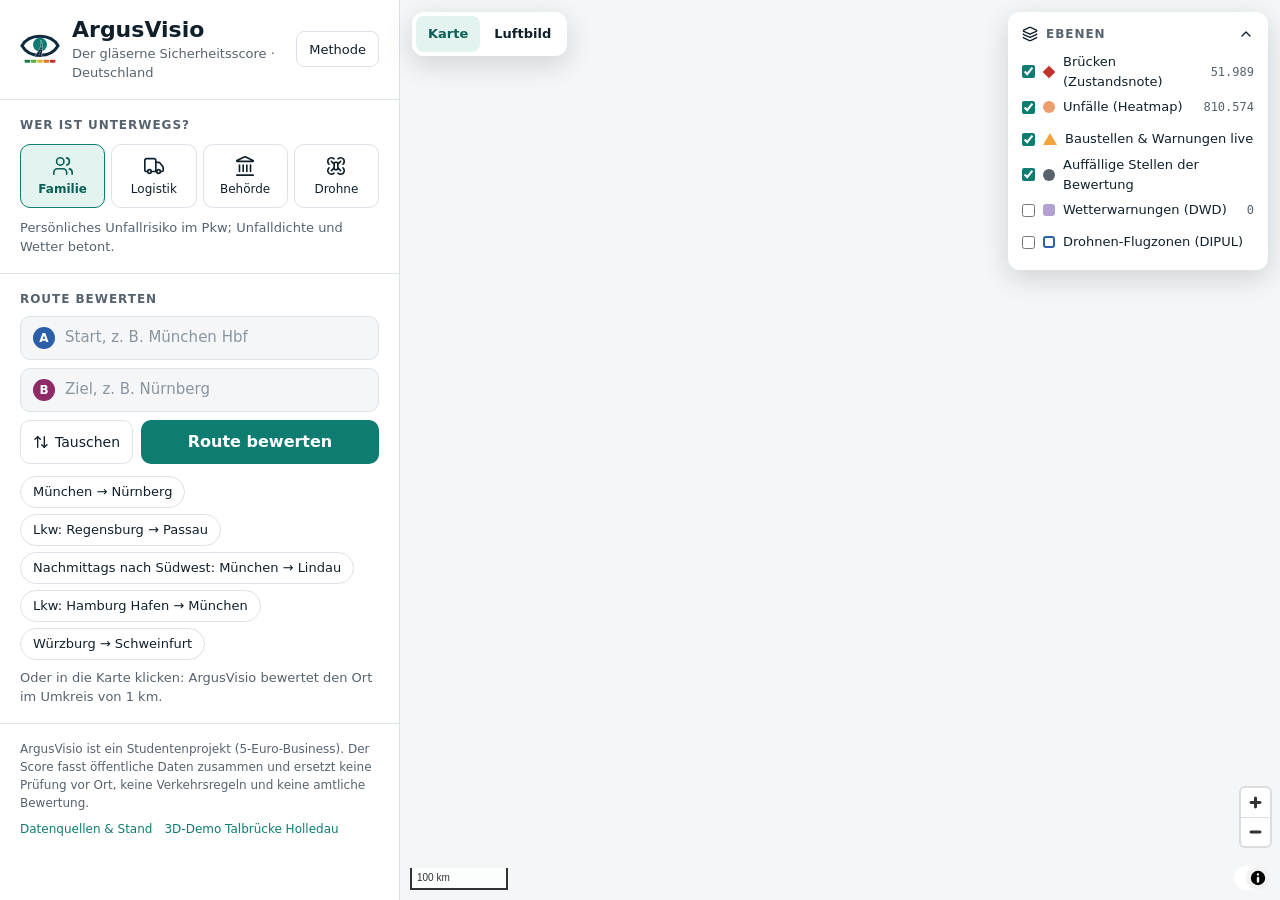
==== commit b9b25f5b: "build: Review und Security-Check, MapLibre 6, CSP (12a6774)" ====
--- a/index.html
+++ b/index.html
@@ -2,13 +2,14 @@
 <html lang="de">
   <head>
     <meta charset="UTF-8" />
+    <meta http-equiv="Content-Security-Policy" content="default-src 'self'; script-src 'self'; style-src 'self' 'unsafe-inline'; font-src 'self'; img-src 'self' data: blob: https://sgx.geodatenzentrum.de https://tiles.openfreemap.org https://geoservices.bayern.de https://uas-betrieb.de https://s3.amazonaws.com https://photon.komoot.io https://router.project-osrm.org https://verkehr.autobahn.de https://maps.dwd.de; connect-src 'self' https://sgx.geodatenzentrum.de https://tiles.openfreemap.org https://geoservices.bayern.de https://uas-betrieb.de https://s3.amazonaws.com https://photon.komoot.io https://router.project-osrm.org https://verkehr.autobahn.de https://maps.dwd.de; worker-src 'self' blob:; child-src blob:; object-src 'none'; base-uri 'self'; form-action 'none'" />
     <meta name="viewport" content="width=device-width, initial-scale=1.0" />
     <meta name="description" content="ArgusVisio: der gläserne Sicherheitsscore für Routen in Deutschland, berechnet aus offenen Daten." />
     <meta name="theme-color" content="#0f2a3d" />
     <link rel="icon" type="image/svg+xml" href="./argus.svg" />
     <title>ArgusVisio · Sicherheitsscore Deutschland</title>
-    <script type="module" crossorigin src="./assets/index-CMh8BXYA.js"></script>
-    <link rel="stylesheet" crossorigin href="./assets/index-XvtiSuRx.css">
+    <script type="module" crossorigin src="./assets/index-B5jdaLBI.js"></script>
+    <link rel="stylesheet" crossorigin href="./assets/index-BxWnc0E-.css">
   </head>
   <body>
     <div id="root"></div>
--- a/assets/index-BxWnc0E-.css
+++ b/assets/index-BxWnc0E-.css
@@ -0,0 +1 @@
+@layer properties{@supports (((-webkit-hyphens:none)) and (not (margin-trim:block))) or ((-moz-orient:inline) and (not (color:rgb(from red r g b)))){*,:before,:after,::backdrop{--tw-scale-x:1;--tw-scale-y:1;--tw-scale-z:1;--tw-divide-y-reverse:0;--tw-border-style:solid;--tw-leading:initial;--tw-font-weight:initial;--tw-tracking:initial;--tw-ordinal:initial;--tw-slashed-zero:initial;--tw-numeric-figure:initial;--tw-numeric-spacing:initial;--tw-numeric-fraction:initial;--tw-shadow:0 0 #0000;--tw-shadow-color:initial;--tw-shadow-alpha:100%;--tw-inset-shadow:0 0 #0000;--tw-inset-shadow-color:initial;--tw-inset-shadow-alpha:100%;--tw-ring-color:initial;--tw-ring-shadow:0 0 #0000;--tw-inset-ring-color:initial;--tw-inset-ring-shadow:0 0 #0000;--tw-ring-inset:initial;--tw-ring-offset-width:0px;--tw-ring-offset-color:#fff;--tw-ring-offset-shadow:0 0 #0000;--tw-outline-style:solid;--tw-blur:initial;--tw-brightness:initial;--tw-contrast:initial;--tw-grayscale:initial;--tw-hue-rotate:initial;--tw-invert:initial;--tw-opacity:initial;--tw-saturate:initial;--tw-sepia:initial;--tw-drop-shadow:initial;--tw-drop-shadow-color:initial;--tw-drop-shadow-alpha:100%;--tw-drop-shadow-size:initial}}}@layer theme{:root,:host{--font-sans:"IBM Plex Sans", system-ui, sans-serif;--color-white:#fff;--spacing:.25rem;--text-xs:.75rem;--text-xs--line-height:calc(1 / .75);--text-sm:.875rem;--text-sm--line-height:calc(1.25 / .875);--text-base:1rem;--text-base--line-height: 1.5 ;--text-lg:1.125rem;--text-lg--line-height:calc(1.75 / 1.125);--font-weight-medium:500;--font-weight-semibold:600;--font-weight-bold:700;--leading-tight:1.25;--leading-relaxed:1.625;--radius-sm:.25rem;--radius-md:.375rem;--radius-lg:.5rem;--radius-xl:.75rem;--radius-2xl:1rem;--animate-spin:spin 1s linear infinite;--aspect-video:16 / 9;--default-transition-duration:.15s;--default-transition-timing-function:cubic-bezier(.4, 0, .2, 1);--default-font-family:"IBM Plex Sans", system-ui, sans-serif;--default-mono-font-family:"IBM Plex Mono", ui-monospace, monospace;--color-accent:var(--accent)}}@layer base{*,:after,:before,::backdrop{box-sizing:border-box;border:0 solid;margin:0;padding:0}::file-selector-button{box-sizing:border-box;border:0 solid;margin:0;padding:0}html,:host{-webkit-text-size-adjust:100%;tab-size:4;line-height:1.5;font-family:var(--default-font-family,-apple-system, BlinkMacSystemFont, "Segoe UI", Roboto, "Helvetica Neue", "Noto Sans", Arial, sans-serif, "Apple Color Emoji", "Segoe UI Emoji", "Segoe UI Symbol", "Noto Color Emoji");font-feature-settings:var(--default-font-feature-settings,normal);font-variation-settings:var(--default-font-variation-settings,normal);-webkit-tap-highlight-color:transparent}hr{height:0;color:inherit;border-top-width:1px}abbr:where([title]){-webkit-text-decoration:underline dotted;text-decoration:underline dotted}h1,h2,h3,h4,h5,h6{font-size:inherit;font-weight:inherit}a{color:inherit;-webkit-text-decoration:inherit;text-decoration:inherit}b,strong{font-weight:bolder}code,kbd,samp,pre{font-family:var(--default-mono-font-family,ui-monospace, SFMono-Regular, Menlo, Monaco, Consolas, "Liberation Mono", "Courier New", monospace);font-feature-settings:var(--default-mono-font-feature-settings,normal);font-variation-settings:var(--default-mono-font-variation-settings,normal);font-size:1em}small{font-size:80%}sub,sup{vertical-align:baseline;font-size:75%;line-height:0;position:relative}sub{bottom:-.25em}sup{top:-.5em}table{text-indent:0;border-color:inherit;border-collapse:collapse}:-moz-focusring:where(:not(iframe)){outline:auto}progress{vertical-align:baseline}summary{display:list-item}ol,ul,menu{list-style:none}img,svg,video,canvas,audio,iframe,embed,object{vertical-align:middle;display:block}img,video{max-width:100%;height:auto}button,input,select,optgroup,textarea{font:inherit;font-feature-settings:inherit;font-variation-settings:inherit;letter-spacing:inherit;color:inherit;opacity:1;background-color:#0000;border-radius:0}::file-selector-button{font:inherit;font-feature-settings:inherit;font-variation-settings:inherit;letter-spacing:inherit;color:inherit;opacity:1;background-color:#0000;border-radius:0}:where(select:is([multiple],[size])) optgroup{font-weight:bolder}:where(select:is([multiple],[size])) optgroup option{padding-inline-start:20px}::file-selector-button{margin-inline-end:4px}::placeholder{opacity:1}@supports (not ((-webkit-appearance:-apple-pay-button))) or (contain-intrinsic-size:1px){::placeholder{color:currentColor}@supports (color:color-mix(in lab,red,red)){::placeholder{color:color-mix(in oklab,currentcolor 50%,transparent)}}}textarea{resize:vertical}::-webkit-search-decoration{-webkit-appearance:none}::-webkit-date-and-time-value{min-height:1lh;text-align:inherit}::-webkit-datetime-edit{display:inline-flex}::-webkit-datetime-edit-fields-wrapper{padding:0}::-webkit-datetime-edit{padding-block:0}::-webkit-datetime-edit-year-field{padding-block:0}::-webkit-datetime-edit-month-field{padding-block:0}::-webkit-datetime-edit-day-field{padding-block:0}::-webkit-datetime-edit-hour-field{padding-block:0}::-webkit-datetime-edit-minute-field{padding-block:0}::-webkit-datetime-edit-second-field{padding-block:0}::-webkit-datetime-edit-millisecond-field{padding-block:0}::-webkit-datetime-edit-meridiem-field{padding-block:0}::-webkit-calendar-picker-indicator{line-height:1}:-moz-ui-invalid{box-shadow:none}button,input:where([type=button],[type=reset],[type=submit]){appearance:button}::file-selector-button{appearance:button}::-webkit-inner-spin-button{height:auto}::-webkit-outer-spin-button{height:auto}[hidden]:where(:not([hidden=until-found])){display:none!important}}@layer components;@layer utilities{.visible{visibility:visible}.absolute{position:absolute}.fixed{position:fixed}.relative{position:relative}.sticky{position:sticky}.inset-0{inset:0}.inset-x-0{inset-inline:0}.inset-y-0{inset-block:0}.-top-1{top:calc(var(--spacing) * -1)}.-top-1\.5{top:calc(var(--spacing) * -1.5)}.top-0{top:0}.top-2{top:calc(var(--spacing) * 2)}.top-3{top:calc(var(--spacing) * 3)}.top-14{top:calc(var(--spacing) * 14)}.top-full{top:100%}.right-0{right:0}.right-2{right:calc(var(--spacing) * 2)}.right-3{right:calc(var(--spacing) * 3)}.-bottom-1{bottom:calc(var(--spacing) * -1)}.-bottom-1\.5{bottom:calc(var(--spacing) * -1.5)}.bottom-8{bottom:calc(var(--spacing) * 8)}.left-0{left:0}.left-3{left:calc(var(--spacing) * 3)}.z-10{z-index:10}.z-20{z-index:20}.order-1{order:1}.order-2{order:2}.col-span-2{grid-column:span 2/span 2}.container{width:100%}@media(min-width:40rem){.container{max-width:40rem}}@media(min-width:48rem){.container{max-width:48rem}}@media(min-width:64rem){.container{max-width:64rem}}@media(min-width:80rem){.container{max-width:80rem}}@media(min-width:96rem){.container{max-width:96rem}}.m-0{margin:0}.m-auto{margin:auto}.-mx-2{margin-inline:calc(var(--spacing) * -2)}.my-3{margin-block:calc(var(--spacing) * 3)}.-mt-1{margin-top:calc(var(--spacing) * -1)}.mt-0\.5{margin-top:calc(var(--spacing) * .5)}.mt-1{margin-top:var(--spacing)}.mt-2{margin-top:calc(var(--spacing) * 2)}.mt-px{margin-top:1px}.-mr-2{margin-right:calc(var(--spacing) * -2)}.ml-1{margin-left:var(--spacing)}.ml-1\.5{margin-left:calc(var(--spacing) * 1.5)}.ml-auto{margin-left:auto}.block{display:block}.flex{display:flex}.grid{display:grid}.inline-block{display:inline-block}.table{display:table}.aspect-video{aspect-ratio:var(--aspect-video)}.size-0{width:0;height:0}.size-2{width:calc(var(--spacing) * 2);height:calc(var(--spacing) * 2)}.size-3{width:calc(var(--spacing) * 3);height:calc(var(--spacing) * 3)}.size-9{width:calc(var(--spacing) * 9);height:calc(var(--spacing) * 9)}.size-\[22px\]{width:22px;height:22px}.size-\[84px\]{width:84px;height:84px}.h-1\.5{height:calc(var(--spacing) * 1.5)}.h-3{height:calc(var(--spacing) * 3)}.h-3\.5{height:calc(var(--spacing) * 3.5)}.h-4{height:calc(var(--spacing) * 4)}.h-14{height:calc(var(--spacing) * 14)}.h-auto{height:auto}.h-full{height:100%}.max-h-72{max-height:calc(var(--spacing) * 72)}.max-h-\[calc\(100vh-48px\)\]{max-height:calc(100vh - 48px)}.min-h-0{min-height:0}.min-h-8{min-height:calc(var(--spacing) * 8)}.min-h-9{min-height:calc(var(--spacing) * 9)}.min-h-11{min-height:calc(var(--spacing) * 11)}.min-h-16{min-height:calc(var(--spacing) * 16)}.w-0\.5{width:calc(var(--spacing) * .5)}.w-1\.5{width:calc(var(--spacing) * 1.5)}.w-\[74px\]{width:74px}.w-\[min\(260px\,calc\(100vw-24px\)\)\]{width:min(260px,100vw - 24px)}.w-\[min\(320px\,calc\(100\%-24px\)\)\]{width:min(320px,100% - 24px)}.w-\[min\(760px\,calc\(100vw-32px\)\)\]{width:min(760px,100vw - 32px)}.w-\[min\(1180px\,calc\(100vw-32px\)\)\]{width:min(1180px,100vw - 32px)}.w-full{width:100%}.min-w-0{min-width:0}.min-w-\[3px\]{min-width:3px}.flex-1{flex:1}.flex-none{flex:none}.border-collapse{border-collapse:collapse}.scale-75{--tw-scale-x:75%;--tw-scale-y:75%;--tw-scale-z:75%;scale:var(--tw-scale-x) var(--tw-scale-y)}.rotate-45{rotate:45deg}.rotate-180{rotate:180deg}.animate-spin{animation:var(--animate-spin)}.cursor-grab{cursor:grab}.cursor-pointer{cursor:pointer}.list-none{list-style-type:none}.grid-cols-4{grid-template-columns:repeat(4,minmax(0,1fr))}.grid-cols-\[1fr_auto\]{grid-template-columns:1fr auto}.grid-cols-\[40fr_15fr_15fr_15fr_15fr\]{grid-template-columns:40fr 15fr 15fr 15fr 15fr}.grid-cols-\[auto_1fr\]{grid-template-columns:auto 1fr}.grid-rows-\[46vh_1fr\]{grid-template-rows:46vh 1fr}.flex-col{flex-direction:column}.flex-wrap{flex-wrap:wrap}.place-items-center{place-items:center}.items-center{align-items:center}.items-end{align-items:flex-end}.items-start{align-items:flex-start}.justify-between{justify-content:space-between}.justify-center{justify-content:center}.gap-0\.5{gap:calc(var(--spacing) * .5)}.gap-1{gap:var(--spacing)}.gap-1\.5{gap:calc(var(--spacing) * 1.5)}.gap-2{gap:calc(var(--spacing) * 2)}.gap-2\.5{gap:calc(var(--spacing) * 2.5)}.gap-3{gap:calc(var(--spacing) * 3)}.gap-3\.5{gap:calc(var(--spacing) * 3.5)}.gap-4{gap:calc(var(--spacing) * 4)}.gap-\[2px\]{gap:2px}.gap-\[3px\]{gap:3px}.gap-px{gap:1px}.gap-x-3{column-gap:calc(var(--spacing) * 3)}.gap-x-4{column-gap:calc(var(--spacing) * 4)}.gap-y-0\.5{row-gap:calc(var(--spacing) * .5)}.gap-y-1{row-gap:var(--spacing)}:where(.divide-y>:not(:last-child)){--tw-divide-y-reverse:0;border-bottom-style:var(--tw-border-style);border-top-style:var(--tw-border-style);border-top-width:calc(1px * var(--tw-divide-y-reverse));border-bottom-width:calc(1px * calc(1 - var(--tw-divide-y-reverse)))}:where(.divide-line>:not(:last-child)){border-color:var(--line)}.self-start{align-self:flex-start}.self-stretch{align-self:stretch}.truncate{text-overflow:ellipsis;white-space:nowrap;overflow:hidden}.overflow-auto{overflow:auto}.overflow-hidden{overflow:hidden}.overflow-x-auto{overflow-x:auto}.overflow-y-auto{overflow-y:auto}.rounded{border-radius:.25rem}.rounded-2xl{border-radius:var(--radius-2xl)}.rounded-\[3px\]{border-radius:3px}.rounded-\[5px\]{border-radius:5px}.rounded-\[10px\]{border-radius:10px}.rounded-full{border-radius:2147483647px}.rounded-lg{border-radius:var(--radius-lg)}.rounded-md{border-radius:var(--radius-md)}.rounded-sm{border-radius:var(--radius-sm)}.rounded-xl{border-radius:var(--radius-xl)}.rounded-t-\[2px\]{border-top-left-radius:2px;border-top-right-radius:2px}.rounded-l-\[3px\]{border-top-left-radius:3px;border-bottom-left-radius:3px}.rounded-r-\[3px\]{border-top-right-radius:3px;border-bottom-right-radius:3px}.border{border-style:var(--tw-border-style);border-width:1px}.border-0{border-style:var(--tw-border-style);border-width:0}.border-2{border-style:var(--tw-border-style);border-width:2px}.border-x-\[7px\]{border-inline-style:var(--tw-border-style);border-inline-width:7px}.border-b{border-bottom-style:var(--tw-border-style);border-bottom-width:1px}.border-b-\[12px\]{border-bottom-style:var(--tw-border-style);border-bottom-width:12px}.border-accent{border-color:var(--accent)}.border-ink{border-color:var(--ink)}.border-line{border-color:var(--line)}.border-x-transparent{border-inline-color:#0000}.bg-\[\#2b5fa8\]{background-color:#2b5fa8}.bg-\[\#8e2a66\]{background-color:#8e2a66}.bg-\[\#e3b32a\]{background-color:#e3b32a}.bg-accent{background-color:var(--accent)}.bg-accent-soft{background-color:var(--accent-soft)}.bg-faint{background-color:var(--faint)}.bg-grade-a{background-color:#1a7f4b}.bg-grade-b{background-color:#5daa3c}.bg-grade-c{background-color:#e3b32a}.bg-grade-d{background-color:#e2742b}.bg-grade-e{background-color:#c2312a}.bg-ground{background-color:var(--ground)}.bg-ink,.bg-ink\/15{background-color:var(--ink)}@supports (color:color-mix(in lab,red,red)){.bg-ink\/15{background-color:color-mix(in oklab,var(--ink) 15%,transparent)}}.bg-surface{background-color:var(--surface)}.bg-track{background-color:var(--track)}.bg-transparent{background-color:#0000}.bg-warn-soft{background-color:var(--warn-soft)}.p-0{padding:0}.p-1{padding:var(--spacing)}.p-1\.5{padding:calc(var(--spacing) * 1.5)}.p-2{padding:calc(var(--spacing) * 2)}.px-1\.5{padding-inline:calc(var(--spacing) * 1.5)}.px-2{padding-inline:calc(var(--spacing) * 2)}.px-2\.5{padding-inline:calc(var(--spacing) * 2.5)}.px-3{padding-inline:calc(var(--spacing) * 3)}.px-4{padding-inline:calc(var(--spacing) * 4)}.px-5{padding-inline:calc(var(--spacing) * 5)}.px-6{padding-inline:calc(var(--spacing) * 6)}.py-1\.5{padding-block:calc(var(--spacing) * 1.5)}.py-2{padding-block:calc(var(--spacing) * 2)}.py-2\.5{padding-block:calc(var(--spacing) * 2.5)}.py-3{padding-block:calc(var(--spacing) * 3)}.py-4{padding-block:calc(var(--spacing) * 4)}.py-5{padding-block:calc(var(--spacing) * 5)}.py-px{padding-block:1px}.pt-1{padding-top:var(--spacing)}.pr-2{padding-right:calc(var(--spacing) * 2)}.pb-2{padding-bottom:calc(var(--spacing) * 2)}.text-center{text-align:center}.text-left{text-align:left}.font-mono{font-family:IBM Plex Mono,ui-monospace,monospace}.text-base{font-size:var(--text-base);line-height:var(--tw-leading,var(--text-base--line-height))}.text-lg{font-size:var(--text-lg);line-height:var(--tw-leading,var(--text-lg--line-height))}.text-sm{font-size:var(--text-sm);line-height:var(--tw-leading,var(--text-sm--line-height))}.text-xs{font-size:var(--text-xs);line-height:var(--tw-leading,var(--text-xs--line-height))}.text-\[11px\]{font-size:11px}.text-\[12px\]{font-size:12px}.text-\[13px\]{font-size:13px}.text-\[14px\]{font-size:14px}.text-\[15px\]{font-size:15px}.text-\[22px\]{font-size:22px}.text-\[32px\]{font-size:32px}.text-\[50px\]{font-size:50px}.leading-relaxed{--tw-leading:var(--leading-relaxed);line-height:var(--leading-relaxed)}.leading-tight{--tw-leading:var(--leading-tight);line-height:var(--leading-tight)}.font-bold{--tw-font-weight:var(--font-weight-bold);font-weight:var(--font-weight-bold)}.font-medium{--tw-font-weight:var(--font-weight-medium);font-weight:var(--font-weight-medium)}.font-semibold{--tw-font-weight:var(--font-weight-semibold);font-weight:var(--font-weight-semibold)}.tracking-\[0\.06em\]{--tw-tracking:.06em;letter-spacing:.06em}.whitespace-pre-line{white-space:pre-line}.text-accent{color:var(--accent)}.text-accent-ink{color:var(--accent-ink)}.text-accent-strong{color:var(--accent-strong)}.text-faint{color:var(--faint)}.text-ink{color:var(--ink)}.text-muted{color:var(--muted)}.text-warn-ink{color:var(--warn-ink)}.text-white{color:var(--color-white)}.uppercase{text-transform:uppercase}.tabular-nums{--tw-numeric-spacing:tabular-nums;font-variant-numeric:var(--tw-ordinal, ) var(--tw-slashed-zero, ) var(--tw-numeric-figure, ) var(--tw-numeric-spacing, ) var(--tw-numeric-fraction, )}.underline{text-decoration-line:underline}.underline-offset-2{text-underline-offset:2px}.accent-\[var\(--accent\)\]{accent-color:var(--accent)}.accent-\[var\(--color-accent\)\]{accent-color:var(--color-accent)}.opacity-60{opacity:.6}.opacity-70{opacity:.7}.shadow-2xl{--tw-shadow:0 25px 50px -12px var(--tw-shadow-color,#00000040);box-shadow:var(--tw-inset-shadow),var(--tw-inset-ring-shadow),var(--tw-ring-offset-shadow),var(--tw-ring-shadow),var(--tw-shadow)}.shadow-\[0_8px_28px_rgba\(16\,32\,43\,0\.16\)\]{--tw-shadow:0 8px 28px var(--tw-shadow-color,#10202b29);box-shadow:var(--tw-inset-shadow),var(--tw-inset-ring-shadow),var(--tw-ring-offset-shadow),var(--tw-ring-shadow),var(--tw-shadow)}.shadow-\[0_8px_28px_rgba\(16\,32\,43\,0\.22\)\]{--tw-shadow:0 8px 28px var(--tw-shadow-color,#10202b38);box-shadow:var(--tw-inset-shadow),var(--tw-inset-ring-shadow),var(--tw-ring-offset-shadow),var(--tw-ring-shadow),var(--tw-shadow)}.shadow-lg{--tw-shadow:0 10px 15px -3px var(--tw-shadow-color,#0000001a), 0 4px 6px -4px var(--tw-shadow-color,#0000001a);box-shadow:var(--tw-inset-shadow),var(--tw-inset-ring-shadow),var(--tw-ring-offset-shadow),var(--tw-ring-shadow),var(--tw-shadow)}.shadow-md{--tw-shadow:0 4px 6px -1px var(--tw-shadow-color,#0000001a), 0 2px 4px -2px var(--tw-shadow-color,#0000001a);box-shadow:var(--tw-inset-shadow),var(--tw-inset-ring-shadow),var(--tw-ring-offset-shadow),var(--tw-ring-shadow),var(--tw-shadow)}.ring{--tw-ring-shadow:var(--tw-ring-inset, ) 0 0 0 calc(1px + var(--tw-ring-offset-width)) var(--tw-ring-color,currentcolor);box-shadow:var(--tw-inset-shadow),var(--tw-inset-ring-shadow),var(--tw-ring-offset-shadow),var(--tw-ring-shadow),var(--tw-shadow)}.outline{outline-style:var(--tw-outline-style);outline-width:1px}.filter{filter:var(--tw-blur, ) var(--tw-brightness, ) var(--tw-contrast, ) var(--tw-grayscale, ) var(--tw-hue-rotate, ) var(--tw-invert, ) var(--tw-saturate, ) var(--tw-sepia, ) var(--tw-drop-shadow, )}.transition-colors{transition-property:color,background-color,border-color,outline-color,text-decoration-color,fill,stroke,--tw-gradient-from,--tw-gradient-via,--tw-gradient-to;transition-timing-function:var(--tw-ease,var(--default-transition-timing-function));transition-duration:var(--tw-duration,var(--default-transition-duration))}.transition-transform{transition-property:transform,translate,scale,rotate;transition-timing-function:var(--tw-ease,var(--default-transition-timing-function));transition-duration:var(--tw-duration,var(--default-transition-duration))}.outline-none{--tw-outline-style:none;outline-style:none}.placeholder\:text-faint::placeholder{color:var(--faint)}.focus-within\:border-accent:focus-within{border-color:var(--accent)}@media(hover:hover){.hover\:border-accent:hover{border-color:var(--accent)}.hover\:bg-accent-soft:hover{background-color:var(--accent-soft)}.hover\:bg-ground:hover{background-color:var(--ground)}.hover\:underline:hover{text-decoration-line:underline}.hover\:opacity-75:hover{opacity:.75}.hover\:opacity-80:hover{opacity:.8}}.active\:cursor-grabbing:active{cursor:grabbing}.disabled\:opacity-50:disabled{opacity:.5}.disabled\:opacity-60:disabled{opacity:.6}@media not all and (min-width:48rem){.max-md\:border-t{border-top-style:var(--tw-border-style);border-top-width:1px}}@media(min-width:40rem){.sm\:grid-cols-\[auto_1fr\]{grid-template-columns:auto 1fr}.sm\:items-center{align-items:center}.sm\:gap-4{gap:calc(var(--spacing) * 4)}}@media(min-width:48rem){.md\:top-3{top:calc(var(--spacing) * 3)}.md\:right-auto{right:auto}.md\:left-3{left:calc(var(--spacing) * 3)}.md\:order-1{order:1}.md\:order-2{order:2}.md\:grid-cols-\[400px_1fr\]{grid-template-columns:400px 1fr}.md\:grid-rows-1{grid-template-rows:repeat(1,minmax(0,1fr))}.md\:border-r{border-right-style:var(--tw-border-style);border-right-width:1px}}}.maplibregl-map{-webkit-tap-highlight-color:#0000;-webkit-touch-callout:none;font:12px/20px Helvetica Neue,Arial,Helvetica,sans-serif;position:relative;overflow:hidden}.maplibregl-canvas{position:absolute;top:0;left:0}.maplibregl-map:fullscreen{width:100%;height:100%}.maplibregl-ctrl-group button.maplibregl-ctrl-compass{touch-action:none}.maplibregl-canvas-container.maplibregl-interactive,.maplibregl-ctrl-group button.maplibregl-ctrl-compass{cursor:grab;-webkit-user-select:none;user-select:none}.maplibregl-canvas-container.maplibregl-interactive.maplibregl-track-pointer{cursor:pointer}.maplibregl-canvas-container.maplibregl-interactive:active,.maplibregl-ctrl-group button.maplibregl-ctrl-compass:active{cursor:grabbing}.maplibregl-canvas-container.maplibregl-touch-zoom-rotate,.maplibregl-canvas-container.maplibregl-touch-zoom-rotate .maplibregl-canvas{touch-action:pan-x pan-y}.maplibregl-canvas-container.maplibregl-touch-drag-pan,.maplibregl-canvas-container.maplibregl-touch-drag-pan .maplibregl-canvas{touch-action:pinch-zoom}.maplibregl-canvas-container.maplibregl-touch-zoom-rotate.maplibregl-touch-drag-pan,.maplibregl-canvas-container.maplibregl-touch-zoom-rotate.maplibregl-touch-drag-pan .maplibregl-canvas{touch-action:none}.maplibregl-canvas-container.maplibregl-touch-drag-pan.maplibregl-cooperative-gestures,.maplibregl-canvas-container.maplibregl-touch-drag-pan.maplibregl-cooperative-gestures .maplibregl-canvas{touch-action:pan-x pan-y}.maplibregl-ctrl-bottom-left,.maplibregl-ctrl-bottom-right,.maplibregl-ctrl-top-left,.maplibregl-ctrl-top-right{pointer-events:none;z-index:2;position:absolute}.maplibregl-ctrl-top-left{top:0;left:0}.maplibregl-ctrl-top-right{top:0;right:0}.maplibregl-ctrl-bottom-left{bottom:0;left:0}.maplibregl-ctrl-bottom-right{bottom:0;right:0}.maplibregl-ctrl{clear:both;pointer-events:auto;transform:translate(0)}.maplibregl-ctrl-top-left .maplibregl-ctrl{float:left;margin:10px 0 0 10px}.maplibregl-ctrl-top-right .maplibregl-ctrl{float:right;margin:10px 10px 0 0}.maplibregl-ctrl-bottom-left .maplibregl-ctrl{float:left;margin:0 0 10px 10px}.maplibregl-ctrl-bottom-right .maplibregl-ctrl{float:right;margin:0 10px 10px 0}.maplibregl-ctrl-group{background:#fff;border-radius:4px}.maplibregl-ctrl-group:not(:empty){box-shadow:0 0 0 2px #0000001a}.maplibregl-ctrl-group button{box-sizing:border-box;cursor:pointer;background-color:#0000;border:0;outline:none;width:29px;height:29px;padding:0;display:block}.maplibregl-ctrl button{-webkit-user-select:none;user-select:none}.maplibregl-ctrl-group button+button{border-top:1px solid #ddd}.maplibregl-ctrl button .maplibregl-ctrl-icon{background-position:50%;background-repeat:no-repeat;width:100%;height:100%;display:block}@media(forced-colors:active){.maplibregl-ctrl-group:not(:empty){box-shadow:0 0 0 2px buttontext}.maplibregl-ctrl-icon{background-color:#0000}.maplibregl-ctrl-group button+button{border-top:1px solid buttontext}}.maplibregl-ctrl button::-moz-focus-inner{border:0;padding:0}.maplibregl-ctrl-attrib-button:focus,.maplibregl-ctrl-group button:focus{box-shadow:0 0 2px 2px #0096ff}.maplibregl-ctrl button:disabled{cursor:not-allowed}.maplibregl-ctrl button:disabled .maplibregl-ctrl-icon{opacity:.25}@media(hover:hover){.maplibregl-ctrl button:not(:disabled):hover{background-color:#0000000d}}.maplibregl-ctrl button:not(:disabled):active{background-color:#0000000d}.maplibregl-ctrl-group button:focus:focus-visible{box-shadow:0 0 2px 2px #0096ff}.maplibregl-ctrl-group button:focus:not(:focus-visible){box-shadow:none}.maplibregl-ctrl-group button:focus:first-child{border-radius:4px 4px 0 0}.maplibregl-ctrl-group button:focus:last-child{border-radius:0 0 4px 4px}.maplibregl-ctrl-group button:focus:only-child{border-radius:inherit}.maplibregl-ctrl button.maplibregl-ctrl-zoom-out .maplibregl-ctrl-icon{background-image:url("data:image/svg+xml;charset=utf-8,%3Csvg xmlns='http://www.w3.org/2000/svg' width='29' height='29' viewBox='0 0 29 29' fill='%23333'%3E %3Cpath d='M10 13c-.75 0-1.5.75-1.5 1.5S9.25 16 10 16h9c.75 0 1.5-.75 1.5-1.5S19.75 13 19 13z'/%3E %3C/svg%3E")}.maplibregl-ctrl button.maplibregl-ctrl-zoom-in .maplibregl-ctrl-icon{background-image:url("data:image/svg+xml;charset=utf-8,%3Csvg xmlns='http://www.w3.org/2000/svg' width='29' height='29' viewBox='0 0 29 29' fill='%23333'%3E %3Cpath d='M14.5 8.5c-.75 0-1.5.75-1.5 1.5v3h-3c-.75 0-1.5.75-1.5 1.5S9.25 16 10 16h3v3c0 .75.75 1.5 1.5 1.5S16 19.75 16 19v-3h3c.75 0 1.5-.75 1.5-1.5S19.75 13 19 13h-3v-3c0-.75-.75-1.5-1.5-1.5'/%3E %3C/svg%3E")}@media(forced-colors:active){.maplibregl-ctrl button.maplibregl-ctrl-zoom-out .maplibregl-ctrl-icon{background-image:url("data:image/svg+xml;charset=utf-8,%3Csvg xmlns='http://www.w3.org/2000/svg' width='29' height='29' viewBox='0 0 29 29' fill='%23fff'%3E %3Cpath d='M10 13c-.75 0-1.5.75-1.5 1.5S9.25 16 10 16h9c.75 0 1.5-.75 1.5-1.5S19.75 13 19 13z'/%3E %3C/svg%3E")}.maplibregl-ctrl button.maplibregl-ctrl-zoom-in .maplibregl-ctrl-icon{background-image:url("data:image/svg+xml;charset=utf-8,%3Csvg xmlns='http://www.w3.org/2000/svg' width='29' height='29' viewBox='0 0 29 29' fill='%23fff'%3E %3Cpath d='M14.5 8.5c-.75 0-1.5.75-1.5 1.5v3h-3c-.75 0-1.5.75-1.5 1.5S9.25 16 10 16h3v3c0 .75.75 1.5 1.5 1.5S16 19.75 16 19v-3h3c.75 0 1.5-.75 1.5-1.5S19.75 13 19 13h-3v-3c0-.75-.75-1.5-1.5-1.5'/%3E %3C/svg%3E")}}@media(forced-colors:active)and (prefers-color-scheme:light){.maplibregl-ctrl button.maplibregl-ctrl-zoom-out .maplibregl-ctrl-icon{background-image:url("data:image/svg+xml;charset=utf-8,%3Csvg xmlns='http://www.w3.org/2000/svg' width='29' height='29' viewBox='0 0 29 29' fill='%23000'%3E %3Cpath d='M10 13c-.75 0-1.5.75-1.5 1.5S9.25 16 10 16h9c.75 0 1.5-.75 1.5-1.5S19.75 13 19 13z'/%3E %3C/svg%3E")}.maplibregl-ctrl button.maplibregl-ctrl-zoom-in .maplibregl-ctrl-icon{background-image:url("data:image/svg+xml;charset=utf-8,%3Csvg xmlns='http://www.w3.org/2000/svg' width='29' height='29' viewBox='0 0 29 29' fill='%23000'%3E %3Cpath d='M14.5 8.5c-.75 0-1.5.75-1.5 1.5v3h-3c-.75 0-1.5.75-1.5 1.5S9.25 16 10 16h3v3c0 .75.75 1.5 1.5 1.5S16 19.75 16 19v-3h3c.75 0 1.5-.75 1.5-1.5S19.75 13 19 13h-3v-3c0-.75-.75-1.5-1.5-1.5'/%3E %3C/svg%3E")}}.maplibregl-ctrl button.maplibregl-ctrl-fullscreen .maplibregl-ctrl-icon{background-image:url("data:image/svg+xml;charset=utf-8,%3Csvg xmlns='http://www.w3.org/2000/svg' width='29' height='29' viewBox='0 0 29 29' fill='%23333'%3E %3Cpath d='M24 16v5.5c0 1.75-.75 2.5-2.5 2.5H16v-1l3-1.5-4-5.5 1-1 5.5 4 1.5-3zM6 16l1.5 3 5.5-4 1 1-4 5.5 3 1.5v1H7.5C5.75 24 5 23.25 5 21.5V16zm7-11v1l-3 1.5 4 5.5-1 1-5.5-4L6 13H5V7.5C5 5.75 5.75 5 7.5 5zm11 2.5c0-1.75-.75-2.5-2.5-2.5H16v1l3 1.5-4 5.5 1 1 5.5-4 1.5 3h1z'/%3E %3C/svg%3E")}.maplibregl-ctrl button.maplibregl-ctrl-shrink .maplibregl-ctrl-icon{background-image:url("data:image/svg+xml;charset=utf-8,%3Csvg xmlns='http://www.w3.org/2000/svg' width='29' height='29' viewBox='0 0 29 29'%3E %3Cpath d='M18.5 16c-1.75 0-2.5.75-2.5 2.5V24h1l1.5-3 5.5 4 1-1-4-5.5 3-1.5v-1zM13 18.5c0-1.75-.75-2.5-2.5-2.5H5v1l3 1.5L4 24l1 1 5.5-4 1.5 3h1zm3-8c0 1.75.75 2.5 2.5 2.5H24v-1l-3-1.5L25 5l-1-1-5.5 4L17 5h-1zM10.5 13c1.75 0 2.5-.75 2.5-2.5V5h-1l-1.5 3L5 4 4 5l4 5.5L5 12v1z'/%3E %3C/svg%3E")}@media(forced-colors:active){.maplibregl-ctrl button.maplibregl-ctrl-fullscreen .maplibregl-ctrl-icon{background-image:url("data:image/svg+xml;charset=utf-8,%3Csvg xmlns='http://www.w3.org/2000/svg' width='29' height='29' viewBox='0 0 29 29' fill='%23fff'%3E %3Cpath d='M24 16v5.5c0 1.75-.75 2.5-2.5 2.5H16v-1l3-1.5-4-5.5 1-1 5.5 4 1.5-3zM6 16l1.5 3 5.5-4 1 1-4 5.5 3 1.5v1H7.5C5.75 24 5 23.25 5 21.5V16zm7-11v1l-3 1.5 4 5.5-1 1-5.5-4L6 13H5V7.5C5 5.75 5.75 5 7.5 5zm11 2.5c0-1.75-.75-2.5-2.5-2.5H16v1l3 1.5-4 5.5 1 1 5.5-4 1.5 3h1z'/%3E %3C/svg%3E")}.maplibregl-ctrl button.maplibregl-ctrl-shrink .maplibregl-ctrl-icon{background-image:url("data:image/svg+xml;charset=utf-8,%3Csvg xmlns='http://www.w3.org/2000/svg' width='29' height='29' viewBox='0 0 29 29' fill='%23fff'%3E %3Cpath d='M18.5 16c-1.75 0-2.5.75-2.5 2.5V24h1l1.5-3 5.5 4 1-1-4-5.5 3-1.5v-1zM13 18.5c0-1.75-.75-2.5-2.5-2.5H5v1l3 1.5L4 24l1 1 5.5-4 1.5 3h1zm3-8c0 1.75.75 2.5 2.5 2.5H24v-1l-3-1.5L25 5l-1-1-5.5 4L17 5h-1zM10.5 13c1.75 0 2.5-.75 2.5-2.5V5h-1l-1.5 3L5 4 4 5l4 5.5L5 12v1z'/%3E %3C/svg%3E")}}@media(forced-colors:active)and (prefers-color-scheme:light){.maplibregl-ctrl button.maplibregl-ctrl-fullscreen .maplibregl-ctrl-icon{background-image:url("data:image/svg+xml;charset=utf-8,%3Csvg xmlns='http://www.w3.org/2000/svg' width='29' height='29' viewBox='0 0 29 29' fill='%23000'%3E %3Cpath d='M24 16v5.5c0 1.75-.75 2.5-2.5 2.5H16v-1l3-1.5-4-5.5 1-1 5.5 4 1.5-3zM6 16l1.5 3 5.5-4 1 1-4 5.5 3 1.5v1H7.5C5.75 24 5 23.25 5 21.5V16zm7-11v1l-3 1.5 4 5.5-1 1-5.5-4L6 13H5V7.5C5 5.75 5.75 5 7.5 5zm11 2.5c0-1.75-.75-2.5-2.5-2.5H16v1l3 1.5-4 5.5 1 1 5.5-4 1.5 3h1z'/%3E %3C/svg%3E")}.maplibregl-ctrl button.maplibregl-ctrl-shrink .maplibregl-ctrl-icon{background-image:url("data:image/svg+xml;charset=utf-8,%3Csvg xmlns='http://www.w3.org/2000/svg' width='29' height='29' viewBox='0 0 29 29' fill='%23000'%3E %3Cpath d='M18.5 16c-1.75 0-2.5.75-2.5 2.5V24h1l1.5-3 5.5 4 1-1-4-5.5 3-1.5v-1zM13 18.5c0-1.75-.75-2.5-2.5-2.5H5v1l3 1.5L4 24l1 1 5.5-4 1.5 3h1zm3-8c0 1.75.75 2.5 2.5 2.5H24v-1l-3-1.5L25 5l-1-1-5.5 4L17 5h-1zM10.5 13c1.75 0 2.5-.75 2.5-2.5V5h-1l-1.5 3L5 4 4 5l4 5.5L5 12v1z'/%3E %3C/svg%3E")}}.maplibregl-ctrl button.maplibregl-ctrl-compass .maplibregl-ctrl-icon{background-image:url("data:image/svg+xml;charset=utf-8,%3Csvg xmlns='http://www.w3.org/2000/svg' width='29' height='29' viewBox='0 0 29 29' fill='%23333'%3E %3Cpath d='m10.5 14 4-8 4 8z'/%3E %3Cpath fill='%23ccc' d='m10.5 16 4 8 4-8z'/%3E %3C/svg%3E")}@media(forced-colors:active){.maplibregl-ctrl button.maplibregl-ctrl-compass .maplibregl-ctrl-icon{background-image:url("data:image/svg+xml;charset=utf-8,%3Csvg xmlns='http://www.w3.org/2000/svg' width='29' height='29' viewBox='0 0 29 29' fill='%23fff'%3E %3Cpath d='m10.5 14 4-8 4 8z'/%3E %3Cpath fill='%23ccc' d='m10.5 16 4 8 4-8z'/%3E %3C/svg%3E")}}@media(forced-colors:active)and (prefers-color-scheme:light){.maplibregl-ctrl button.maplibregl-ctrl-compass .maplibregl-ctrl-icon{background-image:url("data:image/svg+xml;charset=utf-8,%3Csvg xmlns='http://www.w3.org/2000/svg' width='29' height='29' viewBox='0 0 29 29' fill='%23000'%3E %3Cpath d='m10.5 14 4-8 4 8z'/%3E %3Cpath fill='%23ccc' d='m10.5 16 4 8 4-8z'/%3E %3C/svg%3E")}}.maplibregl-ctrl button.maplibregl-ctrl-globe .maplibregl-ctrl-icon{background-image:url("data:image/svg+xml;charset=utf-8,%3Csvg xmlns='http://www.w3.org/2000/svg' width='22' height='22' fill='none' viewBox='0 0 22 22' stroke='%23333'%3E %3Ccircle cx='11' cy='11' r='8.5'/%3E %3Cpath d='M17.5 11c0 4.819-3.02 8.5-6.5 8.5S4.5 15.819 4.5 11 7.52 2.5 11 2.5s6.5 3.681 6.5 8.5Z'/%3E %3Cpath d='M13.5 11c0 2.447-.331 4.64-.853 6.206-.262.785-.562 1.384-.872 1.777-.314.399-.58.517-.775.517-.195 0-.461-.118-.775-.517-.31-.393-.61-.992-.872-1.777C8.831 15.64 8.5 13.446 8.5 11c0-2.447.331-4.64.853-6.206.262-.785.562-1.384.872-1.777.314-.399.58-.517.775-.517.195 0 .461.118.775.517.31.393.61.992.872 1.777.522 1.565.853 3.76.853 6.206Z'/%3E %3Cpath d='M11 7.5c-1.909 0-3.622-.166-4.845-.428-.616-.132-1.08-.283-1.379-.434a1.333 1.333 0 0 1-.224-.138c.047-.038.12-.085.224-.138.299-.151.763-.302 1.379-.434C7.378 5.666 9.091 5.5 11 5.5c1.909 0 3.622.166 4.845.428.616.132 1.08.283 1.379.434.105.053.177.1.224.138-.047.038-.12.085-.224.138-.299.151-.763.302-1.379.434-1.223.262-2.936.428-4.845.428ZM4.486 6.436ZM11 16.5c-1.909 0-3.622-.166-4.845-.428-.616-.132-1.08-.283-1.379-.434a1.33 1.33 0 0 1-.224-.138 1.33 1.33 0 0 1 .224-.138c.299-.151.763-.302 1.379-.434C7.378 14.666 9.091 14.5 11 14.5c1.909 0 3.622.166 4.845.428.616.132 1.08.283 1.379.434.105.053.177.1.224.138a1.33 1.33 0 0 1-.224.138c-.299.151-.763.302-1.379.434-1.223.262-2.936.428-4.845.428Zm-6.514-1.064ZM11 12.5c-2.46 0-4.672-.222-6.255-.574-.796-.177-1.406-.38-1.805-.59a1.465 1.465 0 0 1-.39-.272.293.293 0 0 1-.047-.064.293.293 0 0 1 .048-.064c.066-.073.189-.167.389-.272.399-.21 1.009-.413 1.805-.59C6.328 9.722 8.54 9.5 11 9.5s4.672.222 6.256.574c.795.177 1.405.38 1.804.59.2.105.323.2.39.272a.33.33 0 0 1 .047.064.293.293 0 0 1-.048.064 1.435 1.435 0 0 1-.389.272c-.399.21-1.009.413-1.804.59-1.584.352-3.796.574-6.256.574Zm-8.501-1.51v.002-.002Zm0 .018v.002-.002Zm17.002.002v-.002.002Zm0-.018v-.002.002Z'/%3E %3C/svg%3E")}.maplibregl-ctrl button.maplibregl-ctrl-globe-enabled .maplibregl-ctrl-icon{background-image:url("data:image/svg+xml;charset=utf-8,%3Csvg xmlns='http://www.w3.org/2000/svg' width='22' height='22' fill='none' viewBox='0 0 22 22' stroke='%2333b5e5'%3E %3Ccircle cx='11' cy='11' r='8.5'/%3E %3Cpath d='M17.5 11c0 4.819-3.02 8.5-6.5 8.5S4.5 15.819 4.5 11 7.52 2.5 11 2.5s6.5 3.681 6.5 8.5Z'/%3E %3Cpath d='M13.5 11c0 2.447-.331 4.64-.853 6.206-.262.785-.562 1.384-.872 1.777-.314.399-.58.517-.775.517-.195 0-.461-.118-.775-.517-.31-.393-.61-.992-.872-1.777C8.831 15.64 8.5 13.446 8.5 11c0-2.447.331-4.64.853-6.206.262-.785.562-1.384.872-1.777.314-.399.58-.517.775-.517.195 0 .461.118.775.517.31.393.61.992.872 1.777.522 1.565.853 3.76.853 6.206Z'/%3E %3Cpath d='M11 7.5c-1.909 0-3.622-.166-4.845-.428-.616-.132-1.08-.283-1.379-.434a1.333 1.333 0 0 1-.224-.138c.047-.038.12-.085.224-.138.299-.151.763-.302 1.379-.434C7.378 5.666 9.091 5.5 11 5.5c1.909 0 3.622.166 4.845.428.616.132 1.08.283 1.379.434.105.053.177.1.224.138-.047.038-.12.085-.224.138-.299.151-.763.302-1.379.434-1.223.262-2.936.428-4.845.428ZM4.486 6.436ZM11 16.5c-1.909 0-3.622-.166-4.845-.428-.616-.132-1.08-.283-1.379-.434a1.33 1.33 0 0 1-.224-.138 1.33 1.33 0 0 1 .224-.138c.299-.151.763-.302 1.379-.434C7.378 14.666 9.091 14.5 11 14.5c1.909 0 3.622.166 4.845.428.616.132 1.08.283 1.379.434.105.053.177.1.224.138a1.33 1.33 0 0 1-.224.138c-.299.151-.763.302-1.379.434-1.223.262-2.936.428-4.845.428Zm-6.514-1.064ZM11 12.5c-2.46 0-4.672-.222-6.255-.574-.796-.177-1.406-.38-1.805-.59a1.465 1.465 0 0 1-.39-.272.293.293 0 0 1-.047-.064.293.293 0 0 1 .048-.064c.066-.073.189-.167.389-.272.399-.21 1.009-.413 1.805-.59C6.328 9.722 8.54 9.5 11 9.5s4.672.222 6.256.574c.795.177 1.405.38 1.804.59.2.105.323.2.39.272a.33.33 0 0 1 .047.064.293.293 0 0 1-.048.064 1.435 1.435 0 0 1-.389.272c-.399.21-1.009.413-1.804.59-1.584.352-3.796.574-6.256.574Zm-8.501-1.51v.002-.002Zm0 .018v.002-.002Zm17.002.002v-.002.002Zm0-.018v-.002.002Z'/%3E %3C/svg%3E")}.maplibregl-ctrl button.maplibregl-ctrl-terrain .maplibregl-ctrl-icon{background-image:url("data:image/svg+xml;charset=utf-8,%3Csvg xmlns='http://www.w3.org/2000/svg' width='22' height='22' viewBox='0 0 22 22' fill='%23333'%3E %3Cpath d='m1.754 13.406 4.453-4.851 3.09 3.09 3.281 3.277.969-.969-3.309-3.312 3.844-4.121 6.148 6.886h1.082v-.855l-7.207-8.07-4.84 5.187L6.169 6.57l-5.48 5.965v.871ZM.688 16.844h20.625v1.375H.688Zm0 0'/%3E %3C/svg%3E")}.maplibregl-ctrl button.maplibregl-ctrl-terrain-enabled .maplibregl-ctrl-icon{background-image:url("data:image/svg+xml;charset=utf-8,%3Csvg xmlns='http://www.w3.org/2000/svg' width='22' height='22' viewBox='0 0 22 22' fill='%2333b5e5'%3E %3Cpath d='m1.754 13.406 4.453-4.851 3.09 3.09 3.281 3.277.969-.969-3.309-3.312 3.844-4.121 6.148 6.886h1.082v-.855l-7.207-8.07-4.84 5.187L6.169 6.57l-5.48 5.965v.871ZM.688 16.844h20.625v1.375H.688Zm0 0'/%3E %3C/svg%3E")}.maplibregl-ctrl button.maplibregl-ctrl-geolocate .maplibregl-ctrl-icon{background-image:url("data:image/svg+xml;charset=utf-8,%3Csvg xmlns='http://www.w3.org/2000/svg' width='29' height='29' viewBox='0 0 20 20' fill='%23333'%3E %3Cpath d='M10 4C9 4 9 5 9 5v.1A5 5 0 0 0 5.1 9H5s-1 0-1 1 1 1 1 1h.1A5 5 0 0 0 9 14.9v.1s0 1 1 1 1-1 1-1v-.1a5 5 0 0 0 3.9-3.9h.1s1 0 1-1-1-1-1-1h-.1A5 5 0 0 0 11 5.1V5s0-1-1-1m0 2.5a3.5 3.5 0 1 1 0 7 3.5 3.5 0 1 1 0-7'/%3E %3Ccircle id='dot' cx='10' cy='10' r='2'/%3E %3Cpath id='stroke' d='m14 5 1 1-9 9-1-1z' display='none'/%3E %3C/svg%3E")}.maplibregl-ctrl button.maplibregl-ctrl-geolocate:disabled .maplibregl-ctrl-icon{background-image:url("data:image/svg+xml;charset=utf-8,%3Csvg xmlns='http://www.w3.org/2000/svg' width='29' height='29' viewBox='0 0 20 20' fill='%23aaa'%3E %3Cpath d='M10 4C9 4 9 5 9 5v.1A5 5 0 0 0 5.1 9H5s-1 0-1 1 1 1 1 1h.1A5 5 0 0 0 9 14.9v.1s0 1 1 1 1-1 1-1v-.1a5 5 0 0 0 3.9-3.9h.1s1 0 1-1-1-1-1-1h-.1A5 5 0 0 0 11 5.1V5s0-1-1-1m0 2.5a3.5 3.5 0 1 1 0 7 3.5 3.5 0 1 1 0-7'/%3E %3Ccircle id='dot' cx='10' cy='10' r='2'/%3E %3Cpath id='stroke' d='m14 5 1 1-9 9-1-1z' fill='%23f00'/%3E %3C/svg%3E")}.maplibregl-ctrl button.maplibregl-ctrl-geolocate.maplibregl-ctrl-geolocate-active .maplibregl-ctrl-icon{background-image:url("data:image/svg+xml;charset=utf-8,%3Csvg xmlns='http://www.w3.org/2000/svg' width='29' height='29' viewBox='0 0 20 20' fill='%2333b5e5'%3E %3Cpath d='M10 4C9 4 9 5 9 5v.1A5 5 0 0 0 5.1 9H5s-1 0-1 1 1 1 1 1h.1A5 5 0 0 0 9 14.9v.1s0 1 1 1 1-1 1-1v-.1a5 5 0 0 0 3.9-3.9h.1s1 0 1-1-1-1-1-1h-.1A5 5 0 0 0 11 5.1V5s0-1-1-1m0 2.5a3.5 3.5 0 1 1 0 7 3.5 3.5 0 1 1 0-7'/%3E %3Ccircle id='dot' cx='10' cy='10' r='2'/%3E %3Cpath id='stroke' d='m14 5 1 1-9 9-1-1z' display='none'/%3E %3C/svg%3E")}.maplibregl-ctrl button.maplibregl-ctrl-geolocate.maplibregl-ctrl-geolocate-active-error .maplibregl-ctrl-icon{background-image:url("data:image/svg+xml;charset=utf-8,%3Csvg xmlns='http://www.w3.org/2000/svg' width='29' height='29' viewBox='0 0 20 20' fill='%23e58978'%3E %3Cpath d='M10 4C9 4 9 5 9 5v.1A5 5 0 0 0 5.1 9H5s-1 0-1 1 1 1 1 1h.1A5 5 0 0 0 9 14.9v.1s0 1 1 1 1-1 1-1v-.1a5 5 0 0 0 3.9-3.9h.1s1 0 1-1-1-1-1-1h-.1A5 5 0 0 0 11 5.1V5s0-1-1-1m0 2.5a3.5 3.5 0 1 1 0 7 3.5 3.5 0 1 1 0-7'/%3E %3Ccircle id='dot' cx='10' cy='10' r='2'/%3E %3Cpath id='stroke' d='m14 5 1 1-9 9-1-1z' display='none'/%3E %3C/svg%3E")}.maplibregl-ctrl button.maplibregl-ctrl-geolocate.maplibregl-ctrl-geolocate-background .maplibregl-ctrl-icon{background-image:url("data:image/svg+xml;charset=utf-8,%3Csvg xmlns='http://www.w3.org/2000/svg' width='29' height='29' viewBox='0 0 20 20' fill='%2333b5e5'%3E %3Cpath d='M10 4C9 4 9 5 9 5v.1A5 5 0 0 0 5.1 9H5s-1 0-1 1 1 1 1 1h.1A5 5 0 0 0 9 14.9v.1s0 1 1 1 1-1 1-1v-.1a5 5 0 0 0 3.9-3.9h.1s1 0 1-1-1-1-1-1h-.1A5 5 0 0 0 11 5.1V5s0-1-1-1m0 2.5a3.5 3.5 0 1 1 0 7 3.5 3.5 0 1 1 0-7'/%3E %3Ccircle id='dot' cx='10' cy='10' r='2' display='none'/%3E %3Cpath id='stroke' d='m14 5 1 1-9 9-1-1z' display='none'/%3E %3C/svg%3E")}.maplibregl-ctrl button.maplibregl-ctrl-geolocate.maplibregl-ctrl-geolocate-background-error .maplibregl-ctrl-icon{background-image:url("data:image/svg+xml;charset=utf-8,%3Csvg xmlns='http://www.w3.org/2000/svg' width='29' height='29' viewBox='0 0 20 20' fill='%23e54e33'%3E %3Cpath d='M10 4C9 4 9 5 9 5v.1A5 5 0 0 0 5.1 9H5s-1 0-1 1 1 1 1 1h.1A5 5 0 0 0 9 14.9v.1s0 1 1 1 1-1 1-1v-.1a5 5 0 0 0 3.9-3.9h.1s1 0 1-1-1-1-1-1h-.1A5 5 0 0 0 11 5.1V5s0-1-1-1m0 2.5a3.5 3.5 0 1 1 0 7 3.5 3.5 0 1 1 0-7'/%3E %3Ccircle id='dot' cx='10' cy='10' r='2' display='none'/%3E %3Cpath id='stroke' d='m14 5 1 1-9 9-1-1z' display='none'/%3E %3C/svg%3E")}.maplibregl-ctrl button.maplibregl-ctrl-geolocate.maplibregl-ctrl-geolocate-waiting .maplibregl-ctrl-icon{animation:2s linear infinite maplibregl-spin}@media(forced-colors:active){.maplibregl-ctrl button.maplibregl-ctrl-geolocate .maplibregl-ctrl-icon{background-image:url("data:image/svg+xml;charset=utf-8,%3Csvg xmlns='http://www.w3.org/2000/svg' width='29' height='29' viewBox='0 0 20 20' fill='%23fff'%3E %3Cpath d='M10 4C9 4 9 5 9 5v.1A5 5 0 0 0 5.1 9H5s-1 0-1 1 1 1 1 1h.1A5 5 0 0 0 9 14.9v.1s0 1 1 1 1-1 1-1v-.1a5 5 0 0 0 3.9-3.9h.1s1 0 1-1-1-1-1-1h-.1A5 5 0 0 0 11 5.1V5s0-1-1-1m0 2.5a3.5 3.5 0 1 1 0 7 3.5 3.5 0 1 1 0-7'/%3E %3Ccircle id='dot' cx='10' cy='10' r='2'/%3E %3Cpath id='stroke' d='m14 5 1 1-9 9-1-1z' display='none'/%3E %3C/svg%3E")}.maplibregl-ctrl button.maplibregl-ctrl-geolocate:disabled .maplibregl-ctrl-icon{background-image:url("data:image/svg+xml;charset=utf-8,%3Csvg xmlns='http://www.w3.org/2000/svg' width='29' height='29' viewBox='0 0 20 20' fill='%23999'%3E %3Cpath d='M10 4C9 4 9 5 9 5v.1A5 5 0 0 0 5.1 9H5s-1 0-1 1 1 1 1 1h.1A5 5 0 0 0 9 14.9v.1s0 1 1 1 1-1 1-1v-.1a5 5 0 0 0 3.9-3.9h.1s1 0 1-1-1-1-1-1h-.1A5 5 0 0 0 11 5.1V5s0-1-1-1m0 2.5a3.5 3.5 0 1 1 0 7 3.5 3.5 0 1 1 0-7'/%3E %3Ccircle id='dot' cx='10' cy='10' r='2'/%3E %3Cpath id='stroke' d='m14 5 1 1-9 9-1-1z' fill='%23f00'/%3E %3C/svg%3E")}.maplibregl-ctrl button.maplibregl-ctrl-geolocate.maplibregl-ctrl-geolocate-active .maplibregl-ctrl-icon{background-image:url("data:image/svg+xml;charset=utf-8,%3Csvg xmlns='http://www.w3.org/2000/svg' width='29' height='29' viewBox='0 0 20 20' fill='%2333b5e5'%3E %3Cpath d='M10 4C9 4 9 5 9 5v.1A5 5 0 0 0 5.1 9H5s-1 0-1 1 1 1 1 1h.1A5 5 0 0 0 9 14.9v.1s0 1 1 1 1-1 1-1v-.1a5 5 0 0 0 3.9-3.9h.1s1 0 1-1-1-1-1-1h-.1A5 5 0 0 0 11 5.1V5s0-1-1-1m0 2.5a3.5 3.5 0 1 1 0 7 3.5 3.5 0 1 1 0-7'/%3E %3Ccircle id='dot' cx='10' cy='10' r='2'/%3E %3Cpath id='stroke' d='m14 5 1 1-9 9-1-1z' display='none'/%3E %3C/svg%3E")}.maplibregl-ctrl button.maplibregl-ctrl-geolocate.maplibregl-ctrl-geolocate-active-error .maplibregl-ctrl-icon{background-image:url("data:image/svg+xml;charset=utf-8,%3Csvg xmlns='http://www.w3.org/2000/svg' width='29' height='29' viewBox='0 0 20 20' fill='%23e58978'%3E %3Cpath d='M10 4C9 4 9 5 9 5v.1A5 5 0 0 0 5.1 9H5s-1 0-1 1 1 1 1 1h.1A5 5 0 0 0 9 14.9v.1s0 1 1 1 1-1 1-1v-.1a5 5 0 0 0 3.9-3.9h.1s1 0 1-1-1-1-1-1h-.1A5 5 0 0 0 11 5.1V5s0-1-1-1m0 2.5a3.5 3.5 0 1 1 0 7 3.5 3.5 0 1 1 0-7'/%3E %3Ccircle id='dot' cx='10' cy='10' r='2'/%3E %3Cpath id='stroke' d='m14 5 1 1-9 9-1-1z' display='none'/%3E %3C/svg%3E")}.maplibregl-ctrl button.maplibregl-ctrl-geolocate.maplibregl-ctrl-geolocate-background .maplibregl-ctrl-icon{background-image:url("data:image/svg+xml;charset=utf-8,%3Csvg xmlns='http://www.w3.org/2000/svg' width='29' height='29' viewBox='0 0 20 20' fill='%2333b5e5'%3E %3Cpath d='M10 4C9 4 9 5 9 5v.1A5 5 0 0 0 5.1 9H5s-1 0-1 1 1 1 1 1h.1A5 5 0 0 0 9 14.9v.1s0 1 1 1 1-1 1-1v-.1a5 5 0 0 0 3.9-3.9h.1s1 0 1-1-1-1-1-1h-.1A5 5 0 0 0 11 5.1V5s0-1-1-1m0 2.5a3.5 3.5 0 1 1 0 7 3.5 3.5 0 1 1 0-7'/%3E %3Ccircle id='dot' cx='10' cy='10' r='2' display='none'/%3E %3Cpath id='stroke' d='m14 5 1 1-9 9-1-1z' display='none'/%3E %3C/svg%3E")}.maplibregl-ctrl button.maplibregl-ctrl-geolocate.maplibregl-ctrl-geolocate-background-error .maplibregl-ctrl-icon{background-image:url("data:image/svg+xml;charset=utf-8,%3Csvg xmlns='http://www.w3.org/2000/svg' width='29' height='29' viewBox='0 0 20 20' fill='%23e54e33'%3E %3Cpath d='M10 4C9 4 9 5 9 5v.1A5 5 0 0 0 5.1 9H5s-1 0-1 1 1 1 1 1h.1A5 5 0 0 0 9 14.9v.1s0 1 1 1 1-1 1-1v-.1a5 5 0 0 0 3.9-3.9h.1s1 0 1-1-1-1-1-1h-.1A5 5 0 0 0 11 5.1V5s0-1-1-1m0 2.5a3.5 3.5 0 1 1 0 7 3.5 3.5 0 1 1 0-7'/%3E %3Ccircle id='dot' cx='10' cy='10' r='2' display='none'/%3E %3Cpath id='stroke' d='m14 5 1 1-9 9-1-1z' display='none'/%3E %3C/svg%3E")}}@media(forced-colors:active)and (prefers-color-scheme:light){.maplibregl-ctrl button.maplibregl-ctrl-geolocate .maplibregl-ctrl-icon{background-image:url("data:image/svg+xml;charset=utf-8,%3Csvg xmlns='http://www.w3.org/2000/svg' width='29' height='29' viewBox='0 0 20 20' fill='%23000'%3E %3Cpath d='M10 4C9 4 9 5 9 5v.1A5 5 0 0 0 5.1 9H5s-1 0-1 1 1 1 1 1h.1A5 5 0 0 0 9 14.9v.1s0 1 1 1 1-1 1-1v-.1a5 5 0 0 0 3.9-3.9h.1s1 0 1-1-1-1-1-1h-.1A5 5 0 0 0 11 5.1V5s0-1-1-1m0 2.5a3.5 3.5 0 1 1 0 7 3.5 3.5 0 1 1 0-7'/%3E %3Ccircle id='dot' cx='10' cy='10' r='2'/%3E %3Cpath id='stroke' d='m14 5 1 1-9 9-1-1z' display='none'/%3E %3C/svg%3E")}.maplibregl-ctrl button.maplibregl-ctrl-geolocate:disabled .maplibregl-ctrl-icon{background-image:url("data:image/svg+xml;charset=utf-8,%3Csvg xmlns='http://www.w3.org/2000/svg' width='29' height='29' viewBox='0 0 20 20' fill='%23666'%3E %3Cpath d='M10 4C9 4 9 5 9 5v.1A5 5 0 0 0 5.1 9H5s-1 0-1 1 1 1 1 1h.1A5 5 0 0 0 9 14.9v.1s0 1 1 1 1-1 1-1v-.1a5 5 0 0 0 3.9-3.9h.1s1 0 1-1-1-1-1-1h-.1A5 5 0 0 0 11 5.1V5s0-1-1-1m0 2.5a3.5 3.5 0 1 1 0 7 3.5 3.5 0 1 1 0-7'/%3E %3Ccircle id='dot' cx='10' cy='10' r='2'/%3E %3Cpath id='stroke' d='m14 5 1 1-9 9-1-1z' fill='%23f00'/%3E %3C/svg%3E")}}@keyframes maplibregl-spin{0%{transform:rotate(0)}to{transform:rotate(1turn)}}a.maplibregl-ctrl-logo{cursor:pointer;background-image:url("data:image/svg+xml;charset=utf-8,%3Csvg xmlns='http://www.w3.org/2000/svg' width='88' height='23' fill='none'%3E %3Cpath fill='%23000' fill-opacity='.4' fill-rule='evenodd' d='M17.408 16.796h-1.827l2.501-12.095h.198l3.324 6.533.988 2.19.988-2.19 3.258-6.533h.181l2.6 12.095h-1.81l-1.218-5.644-.362-1.71-.658 1.71-2.929 5.644h-.098l-2.914-5.644-.757-1.71-.345 1.71zm1.958-3.42-.726 3.663a1.255 1.255 0 0 1-1.232 1.011h-1.827a1.255 1.255 0 0 1-1.229-1.509l2.501-12.095a1.255 1.255 0 0 1 1.23-1.001h.197a1.25 1.25 0 0 1 1.12.685l3.19 6.273 3.125-6.263a1.25 1.25 0 0 1 1.123-.695h.181a1.255 1.255 0 0 1 1.227.991l1.443 6.71a5 5 0 0 1 .314-.787l.009-.016a4.6 4.6 0 0 1 1.777-1.887c.782-.46 1.668-.667 2.611-.667a4.6 4.6 0 0 1 1.7.32l.306.134c.21-.16.474-.256.759-.256h1.694a1.255 1.255 0 0 1 1.212.925 1.255 1.255 0 0 1 1.212-.925h1.711c.284 0 .545.094.755.252.613-.3 1.312-.45 2.075-.45 1.356 0 2.557.445 3.482 1.4q.47.48.763 1.064V4.701a1.255 1.255 0 0 1 1.255-1.255h1.86A1.255 1.255 0 0 1 54.44 4.7v9.194h2.217c.19 0 .37.043.532.118v-4.77c0-.356.147-.678.385-.906a2.42 2.42 0 0 1-.682-1.71c0-.665.267-1.253.735-1.7a2.45 2.45 0 0 1 1.722-.674 2.43 2.43 0 0 1 1.705.675q.318.302.504.683V4.7a1.255 1.255 0 0 1 1.255-1.255h1.744A1.255 1.255 0 0 1 65.812 4.7v3.335a4.8 4.8 0 0 1 1.526-.246c.938 0 1.817.214 2.59.69a4.47 4.47 0 0 1 1.67 1.743v-.98a1.255 1.255 0 0 1 1.256-1.256h1.777c.233 0 .451.064.639.174a3.4 3.4 0 0 1 1.567-.372c.346 0 .861.02 1.285.232a1.25 1.25 0 0 1 .689 1.004 4.7 4.7 0 0 1 .853-.588c.795-.44 1.675-.647 2.61-.647 1.385 0 2.65.39 3.525 1.396.836.938 1.168 2.173 1.168 3.528q-.001.515-.056 1.051a1.255 1.255 0 0 1-.947 1.09l.408.952a1.255 1.255 0 0 1-.477 1.552c-.418.268-.92.463-1.458.612-.613.171-1.304.244-2.049.244-1.06 0-2.043-.207-2.886-.698l-.015-.008c-.798-.48-1.419-1.135-1.818-1.963l-.004-.008a5.8 5.8 0 0 1-.548-2.512q0-.429.053-.843a1.3 1.3 0 0 1-.333-.086l-.166-.004c-.223 0-.426.062-.643.228-.03.024-.142.139-.142.59v3.883a1.255 1.255 0 0 1-1.256 1.256h-1.777a1.255 1.255 0 0 1-1.256-1.256V15.69l-.032.057a4.8 4.8 0 0 1-1.86 1.833 5.04 5.04 0 0 1-2.484.634 4.5 4.5 0 0 1-1.935-.424 1.25 1.25 0 0 1-.764.258h-1.71a1.255 1.255 0 0 1-1.256-1.255V7.687a2.4 2.4 0 0 1-.428.625c.253.23.412.561.412.93v7.553a1.255 1.255 0 0 1-1.256 1.255h-1.843a1.25 1.25 0 0 1-.894-.373c-.228.23-.544.373-.894.373H51.32a1.255 1.255 0 0 1-1.256-1.255v-1.251l-.061.117a4.7 4.7 0 0 1-1.782 1.884 4.77 4.77 0 0 1-2.485.67 5.6 5.6 0 0 1-1.485-.188l.009 2.764a1.255 1.255 0 0 1-1.255 1.259h-1.729a1.255 1.255 0 0 1-1.255-1.255v-3.537a1.255 1.255 0 0 1-1.167.793h-1.679a1.25 1.25 0 0 1-.77-.263 4.5 4.5 0 0 1-1.945.429c-.885 0-1.724-.21-2.495-.632l-.017-.01a5 5 0 0 1-1.081-.836 1.255 1.255 0 0 1-1.254 1.312h-1.81a1.255 1.255 0 0 1-1.228-.99l-.782-3.625-2.044 3.939a1.25 1.25 0 0 1-1.115.676h-.098a1.25 1.25 0 0 1-1.116-.68l-2.061-3.994zM35.92 16.63l.207-.114.223-.15q.493-.356.735-.785l.061-.118.033 1.332h1.678V9.242h-1.694l-.033 1.267q-.133-.329-.526-.658l-.032-.028a3.2 3.2 0 0 0-.668-.428l-.27-.12a3.3 3.3 0 0 0-1.235-.23q-1.136-.001-1.974.493a3.36 3.36 0 0 0-1.3 1.382q-.445.89-.444 2.074 0 1.2.51 2.107a3.8 3.8 0 0 0 1.382 1.381 3.9 3.9 0 0 0 1.893.477q.795 0 1.455-.33zm-2.789-5.38q-.576.675-.575 1.762 0 1.102.559 1.794.576.675 1.645.675a2.25 2.25 0 0 0 .934-.19 2.2 2.2 0 0 0 .468-.29l.178-.161a2.2 2.2 0 0 0 .397-.561q.244-.5.244-1.15v-.115q0-.708-.296-1.267l-.043-.077a2.2 2.2 0 0 0-.633-.709l-.13-.086-.047-.028a2.1 2.1 0 0 0-1.073-.285q-1.052 0-1.629.692zm2.316 2.706c.163-.17.28-.407.28-.83v-.114c0-.292-.06-.508-.15-.68a.96.96 0 0 0-.353-.389.85.85 0 0 0-.464-.127c-.4 0-.56.114-.664.239l-.01.012c-.148.174-.275.45-.275.945 0 .506.122.801.27.99.097.11.266.224.68.224.303 0 .504-.09.687-.269zm7.545 1.705a2.6 2.6 0 0 0 .331.423q.319.33.755.548l.173.074q.65.255 1.49.255 1.02 0 1.844-.493a3.45 3.45 0 0 0 1.316-1.4q.493-.904.493-2.089 0-1.909-.988-2.913-.988-1.02-2.584-1.02-.898 0-1.575.347a3 3 0 0 0-.415.262l-.199.166a3.4 3.4 0 0 0-.64.82V9.242h-1.712v11.553h1.729l-.017-5.134zm.53-1.138q.206.29.48.5l.155.11.053.034q.51.296 1.119.297 1.07 0 1.645-.675.577-.69.576-1.762 0-1.119-.576-1.777-.558-.675-1.645-.675-.435 0-.835.16a2 2 0 0 0-.284.136 2 2 0 0 0-.363.254 2.2 2.2 0 0 0-.46.569l-.082.162a2.6 2.6 0 0 0-.213 1.072v.115q0 .707.296 1.267l.135.211zm.964-.818a1.1 1.1 0 0 0 .367.385.94.94 0 0 0 .476.118c.423 0 .59-.117.687-.23.159-.194.28-.478.28-.95 0-.53-.133-.8-.266-.952l-.021-.025c-.078-.094-.231-.221-.68-.221a1 1 0 0 0-.503.135l-.012.007a.86.86 0 0 0-.335.343c-.073.133-.132.324-.132.614v.115a1.4 1.4 0 0 0 .14.66zm15.7-6.222q.347-.346.346-.856a1.05 1.05 0 0 0-.345-.79 1.18 1.18 0 0 0-.84-.329q-.51 0-.855.33a1.05 1.05 0 0 0-.346.79q0 .51.346.855.345.346.856.346.51 0 .839-.346zm4.337 9.314.033-1.332q.191.403.59.747l.098.081a4 4 0 0 0 .316.224l.223.122a3.2 3.2 0 0 0 1.44.322 3.8 3.8 0 0 0 1.875-.477 3.5 3.5 0 0 0 1.382-1.366q.527-.89.526-2.09 0-1.184-.444-2.073a3.24 3.24 0 0 0-1.283-1.399q-.823-.51-1.942-.51a3.5 3.5 0 0 0-1.527.344l-.086.043-.165.09a3 3 0 0 0-.33.214q-.432.315-.656.707a2 2 0 0 0-.099.198l.082-1.283V4.701h-1.744v12.095zm.473-2.509a2.5 2.5 0 0 0 .566.7q.117.098.245.18l.144.08a2.1 2.1 0 0 0 .975.232q1.07 0 1.645-.675.576-.69.576-1.778 0-1.102-.576-1.777-.56-.691-1.645-.692a2.2 2.2 0 0 0-1.015.235q-.22.113-.415.282l-.15.142a2.1 2.1 0 0 0-.42.594q-.223.479-.223 1.1v.115q0 .705.293 1.26zm2.616-.293c.157-.191.28-.479.28-.967 0-.51-.13-.79-.276-.961l-.021-.026c-.082-.1-.232-.225-.67-.225a.87.87 0 0 0-.681.279l-.012.011c-.154.155-.274.38-.274.807v.115c0 .285.057.499.144.669a1.1 1.1 0 0 0 .367.405c.137.082.28.123.455.123.423 0 .59-.118.686-.23zm8.266-3.013q.345-.13.724-.14l.069-.002q.493 0 .642.099l.247-1.794q-.196-.099-.717-.099a2.3 2.3 0 0 0-.545.063 2 2 0 0 0-.411.148 2.2 2.2 0 0 0-.4.249 2.5 2.5 0 0 0-.485.499 2.7 2.7 0 0 0-.32.581l-.05.137v-1.48h-1.778v7.553h1.777v-3.884q0-.546.159-.943a1.5 1.5 0 0 1 .466-.636 2.5 2.5 0 0 1 .399-.253 2 2 0 0 1 .224-.099zm9.784 2.656.05-.922q0-1.743-.856-2.698-.838-.97-2.584-.97-1.119-.001-2.007.493a3.46 3.46 0 0 0-1.4 1.382q-.493.906-.493 2.106 0 1.07.428 1.975.428.89 1.332 1.432.906.526 2.255.526.973 0 1.668-.185l.044-.012.135-.04q.613-.184.984-.421l-.542-1.267q-.3.162-.642.274l-.297.087q-.51.131-1.3.131-.954 0-1.497-.444a1.6 1.6 0 0 1-.192-.193q-.366-.44-.512-1.234l-.004-.021zm-5.427-1.256-.003.022h3.752v-.138q-.011-.727-.288-1.118a1 1 0 0 0-.156-.176q-.46-.428-1.316-.428-.986 0-1.494.604-.379.45-.494 1.234zm-27.053 2.77V4.7h-1.86v12.095h5.333V15.15zm7.103-5.908v7.553h-1.843V9.242h1.843z'/%3E %3Cpath fill='%23fff' d='m19.63 11.151-.757-1.71-.345 1.71-1.12 5.644h-1.827L18.083 4.7h.197l3.325 6.533.988 2.19.988-2.19L26.839 4.7h.181l2.6 12.095h-1.81l-1.218-5.644-.362-1.71-.658 1.71-2.93 5.644h-.098l-2.913-5.644zm14.836 5.81q-1.02 0-1.893-.478a3.8 3.8 0 0 1-1.381-1.382q-.51-.906-.51-2.106 0-1.185.444-2.074a3.36 3.36 0 0 1 1.3-1.382q.839-.494 1.974-.494a3.3 3.3 0 0 1 1.234.231 3.3 3.3 0 0 1 .97.575q.396.33.527.659l.033-1.267h1.694v7.553H37.18l-.033-1.332q-.279.593-1.02 1.053a3.17 3.17 0 0 1-1.662.444zm.296-1.482q.938 0 1.58-.642.642-.66.642-1.711v-.115q0-.708-.296-1.267a2.2 2.2 0 0 0-.807-.872 2.1 2.1 0 0 0-1.119-.313q-1.053 0-1.629.692-.575.675-.575 1.76 0 1.103.559 1.795.577.675 1.645.675zm6.521-6.237h1.711v1.4q.906-1.597 2.83-1.597 1.596 0 2.584 1.02.988 1.005.988 2.914 0 1.185-.493 2.09a3.46 3.46 0 0 1-1.316 1.399 3.5 3.5 0 0 1-1.844.493q-.954 0-1.662-.329a2.67 2.67 0 0 1-1.086-.97l.017 5.134h-1.728zm4.048 6.22q1.07 0 1.645-.674.577-.69.576-1.762 0-1.119-.576-1.777-.558-.675-1.645-.675-.592 0-1.12.296-.51.28-.822.823-.296.527-.296 1.234v.115q0 .708.296 1.267.313.543.823.855.51.296 1.119.297z'/%3E %3Cpath fill='%23e1e3e9' d='M51.325 4.7h1.86v10.45h3.473v1.646h-5.333zm7.12 4.542h1.843v7.553h-1.843zm.905-1.415a1.16 1.16 0 0 1-.856-.346 1.17 1.17 0 0 1-.346-.856 1.05 1.05 0 0 1 .346-.79q.346-.329.856-.329.494 0 .839.33a1.05 1.05 0 0 1 .345.79 1.16 1.16 0 0 1-.345.855q-.33.346-.84.346zm7.875 9.133a3.17 3.17 0 0 1-1.662-.444q-.723-.46-1.004-1.053l-.033 1.332h-1.71V4.701h1.743v4.657l-.082 1.283q.279-.658 1.086-1.119a3.5 3.5 0 0 1 1.778-.477q1.119 0 1.942.51a3.24 3.24 0 0 1 1.283 1.4q.445.888.444 2.072 0 1.201-.526 2.09a3.5 3.5 0 0 1-1.382 1.366 3.8 3.8 0 0 1-1.876.477zm-.296-1.481q1.069 0 1.645-.675.577-.69.577-1.778 0-1.102-.577-1.776-.56-.691-1.645-.692a2.12 2.12 0 0 0-1.58.659q-.642.641-.642 1.694v.115q0 .71.296 1.267a2.4 2.4 0 0 0 .807.872 2.1 2.1 0 0 0 1.119.313zm5.927-6.237h1.777v1.481q.263-.757.856-1.217a2.14 2.14 0 0 1 1.349-.46q.527 0 .724.098l-.247 1.794q-.149-.099-.642-.099-.774 0-1.416.494-.626.493-.626 1.58v3.883h-1.777V9.242zm9.534 7.718q-1.35 0-2.255-.526-.904-.543-1.332-1.432a4.6 4.6 0 0 1-.428-1.975q0-1.2.493-2.106a3.46 3.46 0 0 1 1.4-1.382q.889-.495 2.007-.494 1.744 0 2.584.97.855.956.856 2.7 0 .444-.05.92h-5.43q.18 1.005.708 1.45.542.443 1.497.443.79 0 1.3-.131a4 4 0 0 0 .938-.362l.542 1.267q-.411.263-1.119.46-.708.198-1.711.197zm1.596-4.558q.016-1.02-.444-1.432-.46-.428-1.316-.428-1.728 0-1.991 1.86z'/%3E %3Cpath d='M5.074 15.948a.484.657 0 0 0-.486.659v1.84a.484.657 0 0 0 .486.659h4.101a.484.657 0 0 0 .486-.659v-1.84a.484.657 0 0 0-.486-.659zm3.56 1.16H5.617v.838h3.017z' style='fill:%23fff;fill-rule:evenodd;stroke-width:1.03600001'/%3E %3Cg style='stroke-width:1.12603545'%3E %3Cpath d='M-9.408-1.416c-3.833-.025-7.056 2.912-7.08 6.615-.02 3.08 1.653 4.832 3.107 6.268.903.892 1.721 1.74 2.32 2.902l-.525-.004c-.543-.003-.992.304-1.24.639a1.87 1.87 0 0 0-.362 1.121l-.011 1.877c-.003.402.104.787.347 1.125.244.338.688.653 1.23.656l4.142.028c.542.003.99-.306 1.238-.641a1.87 1.87 0 0 0 .363-1.121l.012-1.875a1.87 1.87 0 0 0-.348-1.127c-.243-.338-.688-.653-1.23-.656l-.518-.004c.597-1.145 1.425-1.983 2.348-2.87 1.473-1.414 3.18-3.149 3.2-6.226-.016-3.59-2.923-6.684-6.993-6.707m-.006 1.1v.002c3.274.02 5.92 2.532 5.9 5.6-.017 2.706-1.39 4.026-2.863 5.44-1.034.994-2.118 2.033-2.814 3.633-.018.041-.052.055-.075.065q-.013.004-.02.01a.34.34 0 0 1-.226.084.34.34 0 0 1-.224-.086l-.092-.077c-.699-1.615-1.768-2.669-2.781-3.67-1.454-1.435-2.797-2.762-2.78-5.478.02-3.067 2.7-5.545 5.975-5.523m-.02 2.826c-1.62-.01-2.944 1.315-2.955 2.96-.01 1.646 1.295 2.988 2.916 2.999h.002c1.621.01 2.943-1.316 2.953-2.961.011-1.646-1.294-2.988-2.916-2.998m-.005 1.1c1.017.006 1.829.83 1.822 1.89s-.83 1.874-1.848 1.867c-1.018-.006-1.829-.83-1.822-1.89s.83-1.874 1.848-1.868m-2.155 11.857 4.14.025c.271.002.49.305.487.676l-.013 1.875c-.003.37-.224.67-.495.668l-4.14-.025c-.27-.002-.487-.306-.485-.676l.012-1.875c.003-.37.224-.67.494-.668' style='color:%23000;font-style:normal;font-variant:normal;font-weight:400;font-stretch:normal;font-size:medium;line-height:normal;font-family:sans-serif;font-variant-ligatures:normal;font-variant-position:normal;font-variant-caps:normal;font-variant-numeric:normal;font-variant-alternates:normal;font-feature-settings:normal;text-indent:0;text-align:start;text-decoration:none;text-decoration-line:none;text-decoration-style:solid;text-decoration-color:%23000;letter-spacing:normal;word-spacing:normal;text-transform:none;writing-mode:lr-tb;direction:ltr;text-orientation:mixed;dominant-baseline:auto;baseline-shift:baseline;text-anchor:start;white-space:normal;shape-padding:0;clip-rule:evenodd;display:inline;overflow:visible;visibility:visible;opacity:1;isolation:auto;mix-blend-mode:normal;color-interpolation:sRGB;color-interpolation-filters:linearRGB;solid-color:%23000;solid-opacity:1;vector-effect:none;fill:%23000;fill-opacity:.4;fill-rule:evenodd;stroke:none;stroke-width:2.47727823;stroke-linecap:butt;stroke-linejoin:miter;stroke-miterlimit:4;stroke-dasharray:none;stroke-dashoffset:0;stroke-opacity:1;color-rendering:auto;image-rendering:auto;shape-rendering:auto;text-rendering:auto' transform='translate(15.553 2.85)scale(.88807)'/%3E %3Cpath d='M-9.415-.316C-12.69-.338-15.37 2.14-15.39 5.207c-.017 2.716 1.326 4.041 2.78 5.477 1.013 1 2.081 2.055 2.78 3.67l.092.076a.34.34 0 0 0 .225.086.34.34 0 0 0 .227-.083l.019-.01c.022-.009.057-.024.074-.064.697-1.6 1.78-2.64 2.814-3.634 1.473-1.414 2.847-2.733 2.864-5.44.02-3.067-2.627-5.58-5.901-5.601m-.057 8.784c1.621.011 2.944-1.315 2.955-2.96.01-1.646-1.295-2.988-2.916-2.999-1.622-.01-2.945 1.315-2.955 2.96s1.295 2.989 2.916 3' style='clip-rule:evenodd;fill:%23e1e3e9;fill-opacity:1;fill-rule:evenodd;stroke:none;stroke-width:2.47727823;stroke-miterlimit:4;stroke-dasharray:none;stroke-opacity:.4' transform='translate(15.553 2.85)scale(.88807)'/%3E %3Cpath d='M-11.594 15.465c-.27-.002-.492.297-.494.668l-.012 1.876c-.003.371.214.673.485.675l4.14.027c.271.002.492-.298.495-.668l.012-1.877c.003-.37-.215-.672-.485-.674z' style='clip-rule:evenodd;fill:%23fff;fill-opacity:1;fill-rule:evenodd;stroke:none;stroke-width:2.47727823;stroke-miterlimit:4;stroke-dasharray:none;stroke-opacity:.4' transform='translate(15.553 2.85)scale(.88807)'/%3E %3C/g%3E %3C/svg%3E");background-repeat:no-repeat;width:88px;height:23px;margin:0 0 -4px -4px;display:block;overflow:hidden}a.maplibregl-ctrl-logo.maplibregl-compact{width:14px}@media(forced-colors:active){a.maplibregl-ctrl-logo{background-color:#0000;background-image:url("data:image/svg+xml;charset=utf-8,%3Csvg xmlns='http://www.w3.org/2000/svg' width='88' height='23' fill='none'%3E %3Cpath fill='%23000' fill-opacity='.4' fill-rule='evenodd' d='M17.408 16.796h-1.827l2.501-12.095h.198l3.324 6.533.988 2.19.988-2.19 3.258-6.533h.181l2.6 12.095h-1.81l-1.218-5.644-.362-1.71-.658 1.71-2.929 5.644h-.098l-2.914-5.644-.757-1.71-.345 1.71zm1.958-3.42-.726 3.663a1.255 1.255 0 0 1-1.232 1.011h-1.827a1.255 1.255 0 0 1-1.229-1.509l2.501-12.095a1.255 1.255 0 0 1 1.23-1.001h.197a1.25 1.25 0 0 1 1.12.685l3.19 6.273 3.125-6.263a1.25 1.25 0 0 1 1.123-.695h.181a1.255 1.255 0 0 1 1.227.991l1.443 6.71a5 5 0 0 1 .314-.787l.009-.016a4.6 4.6 0 0 1 1.777-1.887c.782-.46 1.668-.667 2.611-.667a4.6 4.6 0 0 1 1.7.32l.306.134c.21-.16.474-.256.759-.256h1.694a1.255 1.255 0 0 1 1.212.925 1.255 1.255 0 0 1 1.212-.925h1.711c.284 0 .545.094.755.252.613-.3 1.312-.45 2.075-.45 1.356 0 2.557.445 3.482 1.4q.47.48.763 1.064V4.701a1.255 1.255 0 0 1 1.255-1.255h1.86A1.255 1.255 0 0 1 54.44 4.7v9.194h2.217c.19 0 .37.043.532.118v-4.77c0-.356.147-.678.385-.906a2.42 2.42 0 0 1-.682-1.71c0-.665.267-1.253.735-1.7a2.45 2.45 0 0 1 1.722-.674 2.43 2.43 0 0 1 1.705.675q.318.302.504.683V4.7a1.255 1.255 0 0 1 1.255-1.255h1.744A1.255 1.255 0 0 1 65.812 4.7v3.335a4.8 4.8 0 0 1 1.526-.246c.938 0 1.817.214 2.59.69a4.47 4.47 0 0 1 1.67 1.743v-.98a1.255 1.255 0 0 1 1.256-1.256h1.777c.233 0 .451.064.639.174a3.4 3.4 0 0 1 1.567-.372c.346 0 .861.02 1.285.232a1.25 1.25 0 0 1 .689 1.004 4.7 4.7 0 0 1 .853-.588c.795-.44 1.675-.647 2.61-.647 1.385 0 2.65.39 3.525 1.396.836.938 1.168 2.173 1.168 3.528q-.001.515-.056 1.051a1.255 1.255 0 0 1-.947 1.09l.408.952a1.255 1.255 0 0 1-.477 1.552c-.418.268-.92.463-1.458.612-.613.171-1.304.244-2.049.244-1.06 0-2.043-.207-2.886-.698l-.015-.008c-.798-.48-1.419-1.135-1.818-1.963l-.004-.008a5.8 5.8 0 0 1-.548-2.512q0-.429.053-.843a1.3 1.3 0 0 1-.333-.086l-.166-.004c-.223 0-.426.062-.643.228-.03.024-.142.139-.142.59v3.883a1.255 1.255 0 0 1-1.256 1.256h-1.777a1.255 1.255 0 0 1-1.256-1.256V15.69l-.032.057a4.8 4.8 0 0 1-1.86 1.833 5.04 5.04 0 0 1-2.484.634 4.5 4.5 0 0 1-1.935-.424 1.25 1.25 0 0 1-.764.258h-1.71a1.255 1.255 0 0 1-1.256-1.255V7.687a2.4 2.4 0 0 1-.428.625c.253.23.412.561.412.93v7.553a1.255 1.255 0 0 1-1.256 1.255h-1.843a1.25 1.25 0 0 1-.894-.373c-.228.23-.544.373-.894.373H51.32a1.255 1.255 0 0 1-1.256-1.255v-1.251l-.061.117a4.7 4.7 0 0 1-1.782 1.884 4.77 4.77 0 0 1-2.485.67 5.6 5.6 0 0 1-1.485-.188l.009 2.764a1.255 1.255 0 0 1-1.255 1.259h-1.729a1.255 1.255 0 0 1-1.255-1.255v-3.537a1.255 1.255 0 0 1-1.167.793h-1.679a1.25 1.25 0 0 1-.77-.263 4.5 4.5 0 0 1-1.945.429c-.885 0-1.724-.21-2.495-.632l-.017-.01a5 5 0 0 1-1.081-.836 1.255 1.255 0 0 1-1.254 1.312h-1.81a1.255 1.255 0 0 1-1.228-.99l-.782-3.625-2.044 3.939a1.25 1.25 0 0 1-1.115.676h-.098a1.25 1.25 0 0 1-1.116-.68l-2.061-3.994zM35.92 16.63l.207-.114.223-.15q.493-.356.735-.785l.061-.118.033 1.332h1.678V9.242h-1.694l-.033 1.267q-.133-.329-.526-.658l-.032-.028a3.2 3.2 0 0 0-.668-.428l-.27-.12a3.3 3.3 0 0 0-1.235-.23q-1.136-.001-1.974.493a3.36 3.36 0 0 0-1.3 1.382q-.445.89-.444 2.074 0 1.2.51 2.107a3.8 3.8 0 0 0 1.382 1.381 3.9 3.9 0 0 0 1.893.477q.795 0 1.455-.33zm-2.789-5.38q-.576.675-.575 1.762 0 1.102.559 1.794.576.675 1.645.675a2.25 2.25 0 0 0 .934-.19 2.2 2.2 0 0 0 .468-.29l.178-.161a2.2 2.2 0 0 0 .397-.561q.244-.5.244-1.15v-.115q0-.708-.296-1.267l-.043-.077a2.2 2.2 0 0 0-.633-.709l-.13-.086-.047-.028a2.1 2.1 0 0 0-1.073-.285q-1.052 0-1.629.692zm2.316 2.706c.163-.17.28-.407.28-.83v-.114c0-.292-.06-.508-.15-.68a.96.96 0 0 0-.353-.389.85.85 0 0 0-.464-.127c-.4 0-.56.114-.664.239l-.01.012c-.148.174-.275.45-.275.945 0 .506.122.801.27.99.097.11.266.224.68.224.303 0 .504-.09.687-.269zm7.545 1.705a2.6 2.6 0 0 0 .331.423q.319.33.755.548l.173.074q.65.255 1.49.255 1.02 0 1.844-.493a3.45 3.45 0 0 0 1.316-1.4q.493-.904.493-2.089 0-1.909-.988-2.913-.988-1.02-2.584-1.02-.898 0-1.575.347a3 3 0 0 0-.415.262l-.199.166a3.4 3.4 0 0 0-.64.82V9.242h-1.712v11.553h1.729l-.017-5.134zm.53-1.138q.206.29.48.5l.155.11.053.034q.51.296 1.119.297 1.07 0 1.645-.675.577-.69.576-1.762 0-1.119-.576-1.777-.558-.675-1.645-.675-.435 0-.835.16a2 2 0 0 0-.284.136 2 2 0 0 0-.363.254 2.2 2.2 0 0 0-.46.569l-.082.162a2.6 2.6 0 0 0-.213 1.072v.115q0 .707.296 1.267l.135.211zm.964-.818a1.1 1.1 0 0 0 .367.385.94.94 0 0 0 .476.118c.423 0 .59-.117.687-.23.159-.194.28-.478.28-.95 0-.53-.133-.8-.266-.952l-.021-.025c-.078-.094-.231-.221-.68-.221a1 1 0 0 0-.503.135l-.012.007a.86.86 0 0 0-.335.343c-.073.133-.132.324-.132.614v.115a1.4 1.4 0 0 0 .14.66zm15.7-6.222q.347-.346.346-.856a1.05 1.05 0 0 0-.345-.79 1.18 1.18 0 0 0-.84-.329q-.51 0-.855.33a1.05 1.05 0 0 0-.346.79q0 .51.346.855.345.346.856.346.51 0 .839-.346zm4.337 9.314.033-1.332q.191.403.59.747l.098.081a4 4 0 0 0 .316.224l.223.122a3.2 3.2 0 0 0 1.44.322 3.8 3.8 0 0 0 1.875-.477 3.5 3.5 0 0 0 1.382-1.366q.527-.89.526-2.09 0-1.184-.444-2.073a3.24 3.24 0 0 0-1.283-1.399q-.823-.51-1.942-.51a3.5 3.5 0 0 0-1.527.344l-.086.043-.165.09a3 3 0 0 0-.33.214q-.432.315-.656.707a2 2 0 0 0-.099.198l.082-1.283V4.701h-1.744v12.095zm.473-2.509a2.5 2.5 0 0 0 .566.7q.117.098.245.18l.144.08a2.1 2.1 0 0 0 .975.232q1.07 0 1.645-.675.576-.69.576-1.778 0-1.102-.576-1.777-.56-.691-1.645-.692a2.2 2.2 0 0 0-1.015.235q-.22.113-.415.282l-.15.142a2.1 2.1 0 0 0-.42.594q-.223.479-.223 1.1v.115q0 .705.293 1.26zm2.616-.293c.157-.191.28-.479.28-.967 0-.51-.13-.79-.276-.961l-.021-.026c-.082-.1-.232-.225-.67-.225a.87.87 0 0 0-.681.279l-.012.011c-.154.155-.274.38-.274.807v.115c0 .285.057.499.144.669a1.1 1.1 0 0 0 .367.405c.137.082.28.123.455.123.423 0 .59-.118.686-.23zm8.266-3.013q.345-.13.724-.14l.069-.002q.493 0 .642.099l.247-1.794q-.196-.099-.717-.099a2.3 2.3 0 0 0-.545.063 2 2 0 0 0-.411.148 2.2 2.2 0 0 0-.4.249 2.5 2.5 0 0 0-.485.499 2.7 2.7 0 0 0-.32.581l-.05.137v-1.48h-1.778v7.553h1.777v-3.884q0-.546.159-.943a1.5 1.5 0 0 1 .466-.636 2.5 2.5 0 0 1 .399-.253 2 2 0 0 1 .224-.099zm9.784 2.656.05-.922q0-1.743-.856-2.698-.838-.97-2.584-.97-1.119-.001-2.007.493a3.46 3.46 0 0 0-1.4 1.382q-.493.906-.493 2.106 0 1.07.428 1.975.428.89 1.332 1.432.906.526 2.255.526.973 0 1.668-.185l.044-.012.135-.04q.613-.184.984-.421l-.542-1.267q-.3.162-.642.274l-.297.087q-.51.131-1.3.131-.954 0-1.497-.444a1.6 1.6 0 0 1-.192-.193q-.366-.44-.512-1.234l-.004-.021zm-5.427-1.256-.003.022h3.752v-.138q-.011-.727-.288-1.118a1 1 0 0 0-.156-.176q-.46-.428-1.316-.428-.986 0-1.494.604-.379.45-.494 1.234zm-27.053 2.77V4.7h-1.86v12.095h5.333V15.15zm7.103-5.908v7.553h-1.843V9.242h1.843z'/%3E %3Cpath fill='%23fff' d='m19.63 11.151-.757-1.71-.345 1.71-1.12 5.644h-1.827L18.083 4.7h.197l3.325 6.533.988 2.19.988-2.19L26.839 4.7h.181l2.6 12.095h-1.81l-1.218-5.644-.362-1.71-.658 1.71-2.93 5.644h-.098l-2.913-5.644zm14.836 5.81q-1.02 0-1.893-.478a3.8 3.8 0 0 1-1.381-1.382q-.51-.906-.51-2.106 0-1.185.444-2.074a3.36 3.36 0 0 1 1.3-1.382q.839-.494 1.974-.494a3.3 3.3 0 0 1 1.234.231 3.3 3.3 0 0 1 .97.575q.396.33.527.659l.033-1.267h1.694v7.553H37.18l-.033-1.332q-.279.593-1.02 1.053a3.17 3.17 0 0 1-1.662.444zm.296-1.482q.938 0 1.58-.642.642-.66.642-1.711v-.115q0-.708-.296-1.267a2.2 2.2 0 0 0-.807-.872 2.1 2.1 0 0 0-1.119-.313q-1.053 0-1.629.692-.575.675-.575 1.76 0 1.103.559 1.795.577.675 1.645.675zm6.521-6.237h1.711v1.4q.906-1.597 2.83-1.597 1.596 0 2.584 1.02.988 1.005.988 2.914 0 1.185-.493 2.09a3.46 3.46 0 0 1-1.316 1.399 3.5 3.5 0 0 1-1.844.493q-.954 0-1.662-.329a2.67 2.67 0 0 1-1.086-.97l.017 5.134h-1.728zm4.048 6.22q1.07 0 1.645-.674.577-.69.576-1.762 0-1.119-.576-1.777-.558-.675-1.645-.675-.592 0-1.12.296-.51.28-.822.823-.296.527-.296 1.234v.115q0 .708.296 1.267.313.543.823.855.51.296 1.119.297z'/%3E %3Cpath fill='%23e1e3e9' d='M51.325 4.7h1.86v10.45h3.473v1.646h-5.333zm7.12 4.542h1.843v7.553h-1.843zm.905-1.415a1.16 1.16 0 0 1-.856-.346 1.17 1.17 0 0 1-.346-.856 1.05 1.05 0 0 1 .346-.79q.346-.329.856-.329.494 0 .839.33a1.05 1.05 0 0 1 .345.79 1.16 1.16 0 0 1-.345.855q-.33.346-.84.346zm7.875 9.133a3.17 3.17 0 0 1-1.662-.444q-.723-.46-1.004-1.053l-.033 1.332h-1.71V4.701h1.743v4.657l-.082 1.283q.279-.658 1.086-1.119a3.5 3.5 0 0 1 1.778-.477q1.119 0 1.942.51a3.24 3.24 0 0 1 1.283 1.4q.445.888.444 2.072 0 1.201-.526 2.09a3.5 3.5 0 0 1-1.382 1.366 3.8 3.8 0 0 1-1.876.477zm-.296-1.481q1.069 0 1.645-.675.577-.69.577-1.778 0-1.102-.577-1.776-.56-.691-1.645-.692a2.12 2.12 0 0 0-1.58.659q-.642.641-.642 1.694v.115q0 .71.296 1.267a2.4 2.4 0 0 0 .807.872 2.1 2.1 0 0 0 1.119.313zm5.927-6.237h1.777v1.481q.263-.757.856-1.217a2.14 2.14 0 0 1 1.349-.46q.527 0 .724.098l-.247 1.794q-.149-.099-.642-.099-.774 0-1.416.494-.626.493-.626 1.58v3.883h-1.777V9.242zm9.534 7.718q-1.35 0-2.255-.526-.904-.543-1.332-1.432a4.6 4.6 0 0 1-.428-1.975q0-1.2.493-2.106a3.46 3.46 0 0 1 1.4-1.382q.889-.495 2.007-.494 1.744 0 2.584.97.855.956.856 2.7 0 .444-.05.92h-5.43q.18 1.005.708 1.45.542.443 1.497.443.79 0 1.3-.131a4 4 0 0 0 .938-.362l.542 1.267q-.411.263-1.119.46-.708.198-1.711.197zm1.596-4.558q.016-1.02-.444-1.432-.46-.428-1.316-.428-1.728 0-1.991 1.86z'/%3E %3Cpath d='M5.074 15.948a.484.657 0 0 0-.486.659v1.84a.484.657 0 0 0 .486.659h4.101a.484.657 0 0 0 .486-.659v-1.84a.484.657 0 0 0-.486-.659zm3.56 1.16H5.617v.838h3.017z' style='fill:%23fff;fill-rule:evenodd;stroke-width:1.03600001'/%3E %3Cg style='stroke-width:1.12603545'%3E %3Cpath d='M-9.408-1.416c-3.833-.025-7.056 2.912-7.08 6.615-.02 3.08 1.653 4.832 3.107 6.268.903.892 1.721 1.74 2.32 2.902l-.525-.004c-.543-.003-.992.304-1.24.639a1.87 1.87 0 0 0-.362 1.121l-.011 1.877c-.003.402.104.787.347 1.125.244.338.688.653 1.23.656l4.142.028c.542.003.99-.306 1.238-.641a1.87 1.87 0 0 0 .363-1.121l.012-1.875a1.87 1.87 0 0 0-.348-1.127c-.243-.338-.688-.653-1.23-.656l-.518-.004c.597-1.145 1.425-1.983 2.348-2.87 1.473-1.414 3.18-3.149 3.2-6.226-.016-3.59-2.923-6.684-6.993-6.707m-.006 1.1v.002c3.274.02 5.92 2.532 5.9 5.6-.017 2.706-1.39 4.026-2.863 5.44-1.034.994-2.118 2.033-2.814 3.633-.018.041-.052.055-.075.065q-.013.004-.02.01a.34.34 0 0 1-.226.084.34.34 0 0 1-.224-.086l-.092-.077c-.699-1.615-1.768-2.669-2.781-3.67-1.454-1.435-2.797-2.762-2.78-5.478.02-3.067 2.7-5.545 5.975-5.523m-.02 2.826c-1.62-.01-2.944 1.315-2.955 2.96-.01 1.646 1.295 2.988 2.916 2.999h.002c1.621.01 2.943-1.316 2.953-2.961.011-1.646-1.294-2.988-2.916-2.998m-.005 1.1c1.017.006 1.829.83 1.822 1.89s-.83 1.874-1.848 1.867c-1.018-.006-1.829-.83-1.822-1.89s.83-1.874 1.848-1.868m-2.155 11.857 4.14.025c.271.002.49.305.487.676l-.013 1.875c-.003.37-.224.67-.495.668l-4.14-.025c-.27-.002-.487-.306-.485-.676l.012-1.875c.003-.37.224-.67.494-.668' style='color:%23000;font-style:normal;font-variant:normal;font-weight:400;font-stretch:normal;font-size:medium;line-height:normal;font-family:sans-serif;font-variant-ligatures:normal;font-variant-position:normal;font-variant-caps:normal;font-variant-numeric:normal;font-variant-alternates:normal;font-feature-settings:normal;text-indent:0;text-align:start;text-decoration:none;text-decoration-line:none;text-decoration-style:solid;text-decoration-color:%23000;letter-spacing:normal;word-spacing:normal;text-transform:none;writing-mode:lr-tb;direction:ltr;text-orientation:mixed;dominant-baseline:auto;baseline-shift:baseline;text-anchor:start;white-space:normal;shape-padding:0;clip-rule:evenodd;display:inline;overflow:visible;visibility:visible;opacity:1;isolation:auto;mix-blend-mode:normal;color-interpolation:sRGB;color-interpolation-filters:linearRGB;solid-color:%23000;solid-opacity:1;vector-effect:none;fill:%23000;fill-opacity:.4;fill-rule:evenodd;stroke:none;stroke-width:2.47727823;stroke-linecap:butt;stroke-linejoin:miter;stroke-miterlimit:4;stroke-dasharray:none;stroke-dashoffset:0;stroke-opacity:1;color-rendering:auto;image-rendering:auto;shape-rendering:auto;text-rendering:auto' transform='translate(15.553 2.85)scale(.88807)'/%3E %3Cpath d='M-9.415-.316C-12.69-.338-15.37 2.14-15.39 5.207c-.017 2.716 1.326 4.041 2.78 5.477 1.013 1 2.081 2.055 2.78 3.67l.092.076a.34.34 0 0 0 .225.086.34.34 0 0 0 .227-.083l.019-.01c.022-.009.057-.024.074-.064.697-1.6 1.78-2.64 2.814-3.634 1.473-1.414 2.847-2.733 2.864-5.44.02-3.067-2.627-5.58-5.901-5.601m-.057 8.784c1.621.011 2.944-1.315 2.955-2.96.01-1.646-1.295-2.988-2.916-2.999-1.622-.01-2.945 1.315-2.955 2.96s1.295 2.989 2.916 3' style='clip-rule:evenodd;fill:%23e1e3e9;fill-opacity:1;fill-rule:evenodd;stroke:none;stroke-width:2.47727823;stroke-miterlimit:4;stroke-dasharray:none;stroke-opacity:.4' transform='translate(15.553 2.85)scale(.88807)'/%3E %3Cpath d='M-11.594 15.465c-.27-.002-.492.297-.494.668l-.012 1.876c-.003.371.214.673.485.675l4.14.027c.271.002.492-.298.495-.668l.012-1.877c.003-.37-.215-.672-.485-.674z' style='clip-rule:evenodd;fill:%23fff;fill-opacity:1;fill-rule:evenodd;stroke:none;stroke-width:2.47727823;stroke-miterlimit:4;stroke-dasharray:none;stroke-opacity:.4' transform='translate(15.553 2.85)scale(.88807)'/%3E %3C/g%3E %3C/svg%3E")}}@media(forced-colors:active)and (prefers-color-scheme:light){a.maplibregl-ctrl-logo{background-image:url("data:image/svg+xml;charset=utf-8,%3Csvg xmlns='http://www.w3.org/2000/svg' width='88' height='23' fill='none'%3E %3Cpath fill='%23000' fill-opacity='.4' fill-rule='evenodd' d='M17.408 16.796h-1.827l2.501-12.095h.198l3.324 6.533.988 2.19.988-2.19 3.258-6.533h.181l2.6 12.095h-1.81l-1.218-5.644-.362-1.71-.658 1.71-2.929 5.644h-.098l-2.914-5.644-.757-1.71-.345 1.71zm1.958-3.42-.726 3.663a1.255 1.255 0 0 1-1.232 1.011h-1.827a1.255 1.255 0 0 1-1.229-1.509l2.501-12.095a1.255 1.255 0 0 1 1.23-1.001h.197a1.25 1.25 0 0 1 1.12.685l3.19 6.273 3.125-6.263a1.25 1.25 0 0 1 1.123-.695h.181a1.255 1.255 0 0 1 1.227.991l1.443 6.71a5 5 0 0 1 .314-.787l.009-.016a4.6 4.6 0 0 1 1.777-1.887c.782-.46 1.668-.667 2.611-.667a4.6 4.6 0 0 1 1.7.32l.306.134c.21-.16.474-.256.759-.256h1.694a1.255 1.255 0 0 1 1.212.925 1.255 1.255 0 0 1 1.212-.925h1.711c.284 0 .545.094.755.252.613-.3 1.312-.45 2.075-.45 1.356 0 2.557.445 3.482 1.4q.47.48.763 1.064V4.701a1.255 1.255 0 0 1 1.255-1.255h1.86A1.255 1.255 0 0 1 54.44 4.7v9.194h2.217c.19 0 .37.043.532.118v-4.77c0-.356.147-.678.385-.906a2.42 2.42 0 0 1-.682-1.71c0-.665.267-1.253.735-1.7a2.45 2.45 0 0 1 1.722-.674 2.43 2.43 0 0 1 1.705.675q.318.302.504.683V4.7a1.255 1.255 0 0 1 1.255-1.255h1.744A1.255 1.255 0 0 1 65.812 4.7v3.335a4.8 4.8 0 0 1 1.526-.246c.938 0 1.817.214 2.59.69a4.47 4.47 0 0 1 1.67 1.743v-.98a1.255 1.255 0 0 1 1.256-1.256h1.777c.233 0 .451.064.639.174a3.4 3.4 0 0 1 1.567-.372c.346 0 .861.02 1.285.232a1.25 1.25 0 0 1 .689 1.004 4.7 4.7 0 0 1 .853-.588c.795-.44 1.675-.647 2.61-.647 1.385 0 2.65.39 3.525 1.396.836.938 1.168 2.173 1.168 3.528q-.001.515-.056 1.051a1.255 1.255 0 0 1-.947 1.09l.408.952a1.255 1.255 0 0 1-.477 1.552c-.418.268-.92.463-1.458.612-.613.171-1.304.244-2.049.244-1.06 0-2.043-.207-2.886-.698l-.015-.008c-.798-.48-1.419-1.135-1.818-1.963l-.004-.008a5.8 5.8 0 0 1-.548-2.512q0-.429.053-.843a1.3 1.3 0 0 1-.333-.086l-.166-.004c-.223 0-.426.062-.643.228-.03.024-.142.139-.142.59v3.883a1.255 1.255 0 0 1-1.256 1.256h-1.777a1.255 1.255 0 0 1-1.256-1.256V15.69l-.032.057a4.8 4.8 0 0 1-1.86 1.833 5.04 5.04 0 0 1-2.484.634 4.5 4.5 0 0 1-1.935-.424 1.25 1.25 0 0 1-.764.258h-1.71a1.255 1.255 0 0 1-1.256-1.255V7.687a2.4 2.4 0 0 1-.428.625c.253.23.412.561.412.93v7.553a1.255 1.255 0 0 1-1.256 1.255h-1.843a1.25 1.25 0 0 1-.894-.373c-.228.23-.544.373-.894.373H51.32a1.255 1.255 0 0 1-1.256-1.255v-1.251l-.061.117a4.7 4.7 0 0 1-1.782 1.884 4.77 4.77 0 0 1-2.485.67 5.6 5.6 0 0 1-1.485-.188l.009 2.764a1.255 1.255 0 0 1-1.255 1.259h-1.729a1.255 1.255 0 0 1-1.255-1.255v-3.537a1.255 1.255 0 0 1-1.167.793h-1.679a1.25 1.25 0 0 1-.77-.263 4.5 4.5 0 0 1-1.945.429c-.885 0-1.724-.21-2.495-.632l-.017-.01a5 5 0 0 1-1.081-.836 1.255 1.255 0 0 1-1.254 1.312h-1.81a1.255 1.255 0 0 1-1.228-.99l-.782-3.625-2.044 3.939a1.25 1.25 0 0 1-1.115.676h-.098a1.25 1.25 0 0 1-1.116-.68l-2.061-3.994zM35.92 16.63l.207-.114.223-.15q.493-.356.735-.785l.061-.118.033 1.332h1.678V9.242h-1.694l-.033 1.267q-.133-.329-.526-.658l-.032-.028a3.2 3.2 0 0 0-.668-.428l-.27-.12a3.3 3.3 0 0 0-1.235-.23q-1.136-.001-1.974.493a3.36 3.36 0 0 0-1.3 1.382q-.445.89-.444 2.074 0 1.2.51 2.107a3.8 3.8 0 0 0 1.382 1.381 3.9 3.9 0 0 0 1.893.477q.795 0 1.455-.33zm-2.789-5.38q-.576.675-.575 1.762 0 1.102.559 1.794.576.675 1.645.675a2.25 2.25 0 0 0 .934-.19 2.2 2.2 0 0 0 .468-.29l.178-.161a2.2 2.2 0 0 0 .397-.561q.244-.5.244-1.15v-.115q0-.708-.296-1.267l-.043-.077a2.2 2.2 0 0 0-.633-.709l-.13-.086-.047-.028a2.1 2.1 0 0 0-1.073-.285q-1.052 0-1.629.692zm2.316 2.706c.163-.17.28-.407.28-.83v-.114c0-.292-.06-.508-.15-.68a.96.96 0 0 0-.353-.389.85.85 0 0 0-.464-.127c-.4 0-.56.114-.664.239l-.01.012c-.148.174-.275.45-.275.945 0 .506.122.801.27.99.097.11.266.224.68.224.303 0 .504-.09.687-.269zm7.545 1.705a2.6 2.6 0 0 0 .331.423q.319.33.755.548l.173.074q.65.255 1.49.255 1.02 0 1.844-.493a3.45 3.45 0 0 0 1.316-1.4q.493-.904.493-2.089 0-1.909-.988-2.913-.988-1.02-2.584-1.02-.898 0-1.575.347a3 3 0 0 0-.415.262l-.199.166a3.4 3.4 0 0 0-.64.82V9.242h-1.712v11.553h1.729l-.017-5.134zm.53-1.138q.206.29.48.5l.155.11.053.034q.51.296 1.119.297 1.07 0 1.645-.675.577-.69.576-1.762 0-1.119-.576-1.777-.558-.675-1.645-.675-.435 0-.835.16a2 2 0 0 0-.284.136 2 2 0 0 0-.363.254 2.2 2.2 0 0 0-.46.569l-.082.162a2.6 2.6 0 0 0-.213 1.072v.115q0 .707.296 1.267l.135.211zm.964-.818a1.1 1.1 0 0 0 .367.385.94.94 0 0 0 .476.118c.423 0 .59-.117.687-.23.159-.194.28-.478.28-.95 0-.53-.133-.8-.266-.952l-.021-.025c-.078-.094-.231-.221-.68-.221a1 1 0 0 0-.503.135l-.012.007a.86.86 0 0 0-.335.343c-.073.133-.132.324-.132.614v.115a1.4 1.4 0 0 0 .14.66zm15.7-6.222q.347-.346.346-.856a1.05 1.05 0 0 0-.345-.79 1.18 1.18 0 0 0-.84-.329q-.51 0-.855.33a1.05 1.05 0 0 0-.346.79q0 .51.346.855.345.346.856.346.51 0 .839-.346zm4.337 9.314.033-1.332q.191.403.59.747l.098.081a4 4 0 0 0 .316.224l.223.122a3.2 3.2 0 0 0 1.44.322 3.8 3.8 0 0 0 1.875-.477 3.5 3.5 0 0 0 1.382-1.366q.527-.89.526-2.09 0-1.184-.444-2.073a3.24 3.24 0 0 0-1.283-1.399q-.823-.51-1.942-.51a3.5 3.5 0 0 0-1.527.344l-.086.043-.165.09a3 3 0 0 0-.33.214q-.432.315-.656.707a2 2 0 0 0-.099.198l.082-1.283V4.701h-1.744v12.095zm.473-2.509a2.5 2.5 0 0 0 .566.7q.117.098.245.18l.144.08a2.1 2.1 0 0 0 .975.232q1.07 0 1.645-.675.576-.69.576-1.778 0-1.102-.576-1.777-.56-.691-1.645-.692a2.2 2.2 0 0 0-1.015.235q-.22.113-.415.282l-.15.142a2.1 2.1 0 0 0-.42.594q-.223.479-.223 1.1v.115q0 .705.293 1.26zm2.616-.293c.157-.191.28-.479.28-.967 0-.51-.13-.79-.276-.961l-.021-.026c-.082-.1-.232-.225-.67-.225a.87.87 0 0 0-.681.279l-.012.011c-.154.155-.274.38-.274.807v.115c0 .285.057.499.144.669a1.1 1.1 0 0 0 .367.405c.137.082.28.123.455.123.423 0 .59-.118.686-.23zm8.266-3.013q.345-.13.724-.14l.069-.002q.493 0 .642.099l.247-1.794q-.196-.099-.717-.099a2.3 2.3 0 0 0-.545.063 2 2 0 0 0-.411.148 2.2 2.2 0 0 0-.4.249 2.5 2.5 0 0 0-.485.499 2.7 2.7 0 0 0-.32.581l-.05.137v-1.48h-1.778v7.553h1.777v-3.884q0-.546.159-.943a1.5 1.5 0 0 1 .466-.636 2.5 2.5 0 0 1 .399-.253 2 2 0 0 1 .224-.099zm9.784 2.656.05-.922q0-1.743-.856-2.698-.838-.97-2.584-.97-1.119-.001-2.007.493a3.46 3.46 0 0 0-1.4 1.382q-.493.906-.493 2.106 0 1.07.428 1.975.428.89 1.332 1.432.906.526 2.255.526.973 0 1.668-.185l.044-.012.135-.04q.613-.184.984-.421l-.542-1.267q-.3.162-.642.274l-.297.087q-.51.131-1.3.131-.954 0-1.497-.444a1.6 1.6 0 0 1-.192-.193q-.366-.44-.512-1.234l-.004-.021zm-5.427-1.256-.003.022h3.752v-.138q-.011-.727-.288-1.118a1 1 0 0 0-.156-.176q-.46-.428-1.316-.428-.986 0-1.494.604-.379.45-.494 1.234zm-27.053 2.77V4.7h-1.86v12.095h5.333V15.15zm7.103-5.908v7.553h-1.843V9.242h1.843z'/%3E %3Cpath fill='%23fff' d='m19.63 11.151-.757-1.71-.345 1.71-1.12 5.644h-1.827L18.083 4.7h.197l3.325 6.533.988 2.19.988-2.19L26.839 4.7h.181l2.6 12.095h-1.81l-1.218-5.644-.362-1.71-.658 1.71-2.93 5.644h-.098l-2.913-5.644zm14.836 5.81q-1.02 0-1.893-.478a3.8 3.8 0 0 1-1.381-1.382q-.51-.906-.51-2.106 0-1.185.444-2.074a3.36 3.36 0 0 1 1.3-1.382q.839-.494 1.974-.494a3.3 3.3 0 0 1 1.234.231 3.3 3.3 0 0 1 .97.575q.396.33.527.659l.033-1.267h1.694v7.553H37.18l-.033-1.332q-.279.593-1.02 1.053a3.17 3.17 0 0 1-1.662.444zm.296-1.482q.938 0 1.58-.642.642-.66.642-1.711v-.115q0-.708-.296-1.267a2.2 2.2 0 0 0-.807-.872 2.1 2.1 0 0 0-1.119-.313q-1.053 0-1.629.692-.575.675-.575 1.76 0 1.103.559 1.795.577.675 1.645.675zm6.521-6.237h1.711v1.4q.906-1.597 2.83-1.597 1.596 0 2.584 1.02.988 1.005.988 2.914 0 1.185-.493 2.09a3.46 3.46 0 0 1-1.316 1.399 3.5 3.5 0 0 1-1.844.493q-.954 0-1.662-.329a2.67 2.67 0 0 1-1.086-.97l.017 5.134h-1.728zm4.048 6.22q1.07 0 1.645-.674.577-.69.576-1.762 0-1.119-.576-1.777-.558-.675-1.645-.675-.592 0-1.12.296-.51.28-.822.823-.296.527-.296 1.234v.115q0 .708.296 1.267.313.543.823.855.51.296 1.119.297z'/%3E %3Cpath fill='%23e1e3e9' d='M51.325 4.7h1.86v10.45h3.473v1.646h-5.333zm7.12 4.542h1.843v7.553h-1.843zm.905-1.415a1.16 1.16 0 0 1-.856-.346 1.17 1.17 0 0 1-.346-.856 1.05 1.05 0 0 1 .346-.79q.346-.329.856-.329.494 0 .839.33a1.05 1.05 0 0 1 .345.79 1.16 1.16 0 0 1-.345.855q-.33.346-.84.346zm7.875 9.133a3.17 3.17 0 0 1-1.662-.444q-.723-.46-1.004-1.053l-.033 1.332h-1.71V4.701h1.743v4.657l-.082 1.283q.279-.658 1.086-1.119a3.5 3.5 0 0 1 1.778-.477q1.119 0 1.942.51a3.24 3.24 0 0 1 1.283 1.4q.445.888.444 2.072 0 1.201-.526 2.09a3.5 3.5 0 0 1-1.382 1.366 3.8 3.8 0 0 1-1.876.477zm-.296-1.481q1.069 0 1.645-.675.577-.69.577-1.778 0-1.102-.577-1.776-.56-.691-1.645-.692a2.12 2.12 0 0 0-1.58.659q-.642.641-.642 1.694v.115q0 .71.296 1.267a2.4 2.4 0 0 0 .807.872 2.1 2.1 0 0 0 1.119.313zm5.927-6.237h1.777v1.481q.263-.757.856-1.217a2.14 2.14 0 0 1 1.349-.46q.527 0 .724.098l-.247 1.794q-.149-.099-.642-.099-.774 0-1.416.494-.626.493-.626 1.58v3.883h-1.777V9.242zm9.534 7.718q-1.35 0-2.255-.526-.904-.543-1.332-1.432a4.6 4.6 0 0 1-.428-1.975q0-1.2.493-2.106a3.46 3.46 0 0 1 1.4-1.382q.889-.495 2.007-.494 1.744 0 2.584.97.855.956.856 2.7 0 .444-.05.92h-5.43q.18 1.005.708 1.45.542.443 1.497.443.79 0 1.3-.131a4 4 0 0 0 .938-.362l.542 1.267q-.411.263-1.119.46-.708.198-1.711.197zm1.596-4.558q.016-1.02-.444-1.432-.46-.428-1.316-.428-1.728 0-1.991 1.86z'/%3E %3Cpath d='M5.074 15.948a.484.657 0 0 0-.486.659v1.84a.484.657 0 0 0 .486.659h4.101a.484.657 0 0 0 .486-.659v-1.84a.484.657 0 0 0-.486-.659zm3.56 1.16H5.617v.838h3.017z' style='fill:%23fff;fill-rule:evenodd;stroke-width:1.03600001'/%3E %3Cg style='stroke-width:1.12603545'%3E %3Cpath d='M-9.408-1.416c-3.833-.025-7.056 2.912-7.08 6.615-.02 3.08 1.653 4.832 3.107 6.268.903.892 1.721 1.74 2.32 2.902l-.525-.004c-.543-.003-.992.304-1.24.639a1.87 1.87 0 0 0-.362 1.121l-.011 1.877c-.003.402.104.787.347 1.125.244.338.688.653 1.23.656l4.142.028c.542.003.99-.306 1.238-.641a1.87 1.87 0 0 0 .363-1.121l.012-1.875a1.87 1.87 0 0 0-.348-1.127c-.243-.338-.688-.653-1.23-.656l-.518-.004c.597-1.145 1.425-1.983 2.348-2.87 1.473-1.414 3.18-3.149 3.2-6.226-.016-3.59-2.923-6.684-6.993-6.707m-.006 1.1v.002c3.274.02 5.92 2.532 5.9 5.6-.017 2.706-1.39 4.026-2.863 5.44-1.034.994-2.118 2.033-2.814 3.633-.018.041-.052.055-.075.065q-.013.004-.02.01a.34.34 0 0 1-.226.084.34.34 0 0 1-.224-.086l-.092-.077c-.699-1.615-1.768-2.669-2.781-3.67-1.454-1.435-2.797-2.762-2.78-5.478.02-3.067 2.7-5.545 5.975-5.523m-.02 2.826c-1.62-.01-2.944 1.315-2.955 2.96-.01 1.646 1.295 2.988 2.916 2.999h.002c1.621.01 2.943-1.316 2.953-2.961.011-1.646-1.294-2.988-2.916-2.998m-.005 1.1c1.017.006 1.829.83 1.822 1.89s-.83 1.874-1.848 1.867c-1.018-.006-1.829-.83-1.822-1.89s.83-1.874 1.848-1.868m-2.155 11.857 4.14.025c.271.002.49.305.487.676l-.013 1.875c-.003.37-.224.67-.495.668l-4.14-.025c-.27-.002-.487-.306-.485-.676l.012-1.875c.003-.37.224-.67.494-.668' style='color:%23000;font-style:normal;font-variant:normal;font-weight:400;font-stretch:normal;font-size:medium;line-height:normal;font-family:sans-serif;font-variant-ligatures:normal;font-variant-position:normal;font-variant-caps:normal;font-variant-numeric:normal;font-variant-alternates:normal;font-feature-settings:normal;text-indent:0;text-align:start;text-decoration:none;text-decoration-line:none;text-decoration-style:solid;text-decoration-color:%23000;letter-spacing:normal;word-spacing:normal;text-transform:none;writing-mode:lr-tb;direction:ltr;text-orientation:mixed;dominant-baseline:auto;baseline-shift:baseline;text-anchor:start;white-space:normal;shape-padding:0;clip-rule:evenodd;display:inline;overflow:visible;visibility:visible;opacity:1;isolation:auto;mix-blend-mode:normal;color-interpolation:sRGB;color-interpolation-filters:linearRGB;solid-color:%23000;solid-opacity:1;vector-effect:none;fill:%23000;fill-opacity:.4;fill-rule:evenodd;stroke:none;stroke-width:2.47727823;stroke-linecap:butt;stroke-linejoin:miter;stroke-miterlimit:4;stroke-dasharray:none;stroke-dashoffset:0;stroke-opacity:1;color-rendering:auto;image-rendering:auto;shape-rendering:auto;text-rendering:auto' transform='translate(15.553 2.85)scale(.88807)'/%3E %3Cpath d='M-9.415-.316C-12.69-.338-15.37 2.14-15.39 5.207c-.017 2.716 1.326 4.041 2.78 5.477 1.013 1 2.081 2.055 2.78 3.67l.092.076a.34.34 0 0 0 .225.086.34.34 0 0 0 .227-.083l.019-.01c.022-.009.057-.024.074-.064.697-1.6 1.78-2.64 2.814-3.634 1.473-1.414 2.847-2.733 2.864-5.44.02-3.067-2.627-5.58-5.901-5.601m-.057 8.784c1.621.011 2.944-1.315 2.955-2.96.01-1.646-1.295-2.988-2.916-2.999-1.622-.01-2.945 1.315-2.955 2.96s1.295 2.989 2.916 3' style='clip-rule:evenodd;fill:%23e1e3e9;fill-opacity:1;fill-rule:evenodd;stroke:none;stroke-width:2.47727823;stroke-miterlimit:4;stroke-dasharray:none;stroke-opacity:.4' transform='translate(15.553 2.85)scale(.88807)'/%3E %3Cpath d='M-11.594 15.465c-.27-.002-.492.297-.494.668l-.012 1.876c-.003.371.214.673.485.675l4.14.027c.271.002.492-.298.495-.668l.012-1.877c.003-.37-.215-.672-.485-.674z' style='clip-rule:evenodd;fill:%23fff;fill-opacity:1;fill-rule:evenodd;stroke:none;stroke-width:2.47727823;stroke-miterlimit:4;stroke-dasharray:none;stroke-opacity:.4' transform='translate(15.553 2.85)scale(.88807)'/%3E %3C/g%3E %3C/svg%3E")}}.maplibregl-ctrl.maplibregl-ctrl-attrib{background-color:#ffffff80;margin:0;padding:0 5px}@media screen{.maplibregl-ctrl-attrib.maplibregl-compact{color:#000;box-sizing:content-box;background-color:#fff;border-radius:12px;min-height:20px;margin:10px;padding:2px 24px 2px 0;position:relative}.maplibregl-ctrl-attrib.maplibregl-compact-show{visibility:visible;padding:2px 28px 2px 8px}.maplibregl-ctrl-bottom-left>.maplibregl-ctrl-attrib.maplibregl-compact-show,.maplibregl-ctrl-top-left>.maplibregl-ctrl-attrib.maplibregl-compact-show{border-radius:12px;padding:2px 8px 2px 28px}.maplibregl-ctrl-attrib.maplibregl-compact .maplibregl-ctrl-attrib-inner{display:none}.maplibregl-ctrl-attrib-button{cursor:pointer;box-sizing:border-box;background-color:#ffffff80;background-image:url("data:image/svg+xml;charset=utf-8,%3Csvg xmlns='http://www.w3.org/2000/svg' width='24' height='24' fill-rule='evenodd' viewBox='0 0 20 20'%3E %3Cpath d='M4 10a6 6 0 1 0 12 0 6 6 0 1 0-12 0m5-3a1 1 0 1 0 2 0 1 1 0 1 0-2 0m0 3a1 1 0 1 1 2 0v3a1 1 0 1 1-2 0'/%3E %3C/svg%3E");border:0;border-radius:12px;outline:none;width:24px;height:24px;display:none;position:absolute;top:0;right:0}.maplibregl-ctrl-attrib summary.maplibregl-ctrl-attrib-button{appearance:none;list-style:none}.maplibregl-ctrl-attrib summary.maplibregl-ctrl-attrib-button::-webkit-details-marker{display:none}.maplibregl-ctrl-bottom-left .maplibregl-ctrl-attrib-button,.maplibregl-ctrl-top-left .maplibregl-ctrl-attrib-button{left:0}.maplibregl-ctrl-attrib.maplibregl-compact .maplibregl-ctrl-attrib-button,.maplibregl-ctrl-attrib.maplibregl-compact-show .maplibregl-ctrl-attrib-inner{display:block}.maplibregl-ctrl-attrib.maplibregl-compact-show .maplibregl-ctrl-attrib-button{background-color:#0000000d}.maplibregl-ctrl-bottom-right>.maplibregl-ctrl-attrib.maplibregl-compact:after{bottom:0;right:0}.maplibregl-ctrl-top-right>.maplibregl-ctrl-attrib.maplibregl-compact:after{top:0;right:0}.maplibregl-ctrl-top-left>.maplibregl-ctrl-attrib.maplibregl-compact:after{top:0;left:0}.maplibregl-ctrl-bottom-left>.maplibregl-ctrl-attrib.maplibregl-compact:after{bottom:0;left:0}}@media screen and (forced-colors:active){.maplibregl-ctrl-attrib.maplibregl-compact:after{background-image:url("data:image/svg+xml;charset=utf-8,%3Csvg xmlns='http://www.w3.org/2000/svg' width='24' height='24' fill-rule='evenodd' viewBox='0 0 20 20' fill='%23fff'%3E %3Cpath d='M4 10a6 6 0 1 0 12 0 6 6 0 1 0-12 0m5-3a1 1 0 1 0 2 0 1 1 0 1 0-2 0m0 3a1 1 0 1 1 2 0v3a1 1 0 1 1-2 0'/%3E %3C/svg%3E")}}@media screen and (forced-colors:active)and (prefers-color-scheme:light){.maplibregl-ctrl-attrib.maplibregl-compact:after{background-image:url("data:image/svg+xml;charset=utf-8,%3Csvg xmlns='http://www.w3.org/2000/svg' width='24' height='24' fill-rule='evenodd' viewBox='0 0 20 20'%3E %3Cpath d='M4 10a6 6 0 1 0 12 0 6 6 0 1 0-12 0m5-3a1 1 0 1 0 2 0 1 1 0 1 0-2 0m0 3a1 1 0 1 1 2 0v3a1 1 0 1 1-2 0'/%3E %3C/svg%3E")}}.maplibregl-ctrl-attrib a{color:#000000bf;text-decoration:none}.maplibregl-ctrl-attrib a:hover{color:inherit;text-decoration:underline}.maplibregl-attrib-empty{display:none}.maplibregl-ctrl-scale{white-space:nowrap;color:#333;box-sizing:border-box;background-color:#ffffffbf;border:2px solid #333;border-top:#333;padding:0 5px;font-size:10px}.maplibregl-popup{will-change:transform;pointer-events:none;display:flex;position:absolute;top:0;left:0}.maplibregl-popup-anchor-top,.maplibregl-popup-anchor-top-left,.maplibregl-popup-anchor-top-right{flex-direction:column}.maplibregl-popup-anchor-bottom,.maplibregl-popup-anchor-bottom-left,.maplibregl-popup-anchor-bottom-right{flex-direction:column-reverse}.maplibregl-popup-anchor-left{flex-direction:row}.maplibregl-popup-anchor-right,[dir=rtl] .maplibregl-popup-anchor-left{flex-direction:row-reverse}.maplibregl-popup-tip{z-index:1;border:10px solid #0000;width:0;height:0}.maplibregl-popup-anchor-top .maplibregl-popup-tip{border-top:none;border-bottom-color:#fff;align-self:center}.maplibregl-popup-anchor-top-left .maplibregl-popup-tip{border-top:none;border-bottom-color:#fff;border-left:none;align-self:flex-start}.maplibregl-popup-anchor-top-right .maplibregl-popup-tip{border-top:none;border-bottom-color:#fff;border-right:none;align-self:flex-end}.maplibregl-popup-anchor-bottom .maplibregl-popup-tip{border-top-color:#fff;border-bottom:none;align-self:center}.maplibregl-popup-anchor-bottom-left .maplibregl-popup-tip{border-top-color:#fff;border-bottom:none;border-left:none;align-self:flex-start}.maplibregl-popup-anchor-bottom-right .maplibregl-popup-tip{border-top-color:#fff;border-bottom:none;border-right:none;align-self:flex-end}.maplibregl-popup-anchor-left .maplibregl-popup-tip{border-left:none;border-right-color:#fff;align-self:center}.maplibregl-popup-anchor-right .maplibregl-popup-tip{border-left-color:#fff;border-right:none;align-self:center}[dir=rtl] .maplibregl-popup-anchor-right{flex-direction:row}[dir=rtl] .maplibregl-popup-anchor-top-left .maplibregl-popup-tip{align-self:flex-end}[dir=rtl] .maplibregl-popup-anchor-top-right .maplibregl-popup-tip{align-self:flex-start}[dir=rtl] .maplibregl-popup-anchor-bottom-left .maplibregl-popup-tip{align-self:flex-end}[dir=rtl] .maplibregl-popup-anchor-bottom-right .maplibregl-popup-tip{align-self:flex-start}.maplibregl-popup-close-button{cursor:pointer;background-color:#0000;border:0;border-radius:0 3px 0 0;position:absolute;top:0;right:0}.maplibregl-popup-close-button:hover{background-color:#0000000d}.maplibregl-popup-content{pointer-events:auto;background:#fff;border-radius:3px;padding:15px 10px;position:relative;box-shadow:0 1px 2px #0000001a}.maplibregl-popup-anchor-top-left .maplibregl-popup-content{border-top-left-radius:0}.maplibregl-popup-anchor-top-right .maplibregl-popup-content{border-top-right-radius:0}.maplibregl-popup-anchor-bottom-left .maplibregl-popup-content{border-bottom-left-radius:0}.maplibregl-popup-anchor-bottom-right .maplibregl-popup-content{border-bottom-right-radius:0}.maplibregl-popup-track-pointer{display:none}.maplibregl-popup-track-pointer *{pointer-events:none;-webkit-user-select:none;user-select:none}.maplibregl-map:hover .maplibregl-popup-track-pointer{display:flex}.maplibregl-map:active .maplibregl-popup-track-pointer{display:none}.maplibregl-marker{will-change:transform;transition:opacity .2s;position:absolute;top:0;left:0}.maplibregl-marker-draggable{cursor:grab}.maplibregl-user-location-dot,.maplibregl-user-location-dot:before{background-color:#1da1f2;border-radius:50%;width:15px;height:15px}.maplibregl-user-location-dot:before{content:"";animation:2s infinite maplibregl-user-location-dot-pulse;position:absolute}.maplibregl-user-location-dot:after{content:"";box-sizing:border-box;border:2px solid #fff;border-radius:50%;width:19px;height:19px;position:absolute;top:-2px;left:-2px;box-shadow:0 0 3px #00000059}@media(prefers-reduced-motion:reduce){.maplibregl-user-location-dot:before{animation:none}}@keyframes maplibregl-user-location-dot-pulse{0%{opacity:1;transform:scale(1)}70%{opacity:0;transform:scale(3)}to{opacity:0;transform:scale(1)}}.maplibregl-user-location-dot-stale{background-color:#aaa}.maplibregl-user-location-dot-stale:after{display:none}.maplibregl-user-location-accuracy-circle{background-color:#1da1f233;border-radius:100%;width:1px;height:1px}.maplibregl-crosshair,.maplibregl-crosshair .maplibregl-interactive,.maplibregl-crosshair .maplibregl-interactive:active{cursor:crosshair}.maplibregl-boxzoom{opacity:.5;background:#fff;border:2px dotted #202020;width:0;height:0;position:absolute;top:0;left:0}.maplibregl-cooperative-gesture-screen{color:#fff;opacity:0;pointer-events:none;z-index:99999;background:#0006;justify-content:center;align-items:center;padding:1rem;font-size:1.4em;line-height:1.2;transition:opacity 1s 1s;display:flex;position:absolute;inset:0}.maplibregl-cooperative-gesture-screen.maplibregl-show{opacity:1;transition:opacity 50ms}.maplibregl-cooperative-gesture-screen .maplibregl-mobile-message{display:none}@media(hover:none),(pointer:coarse){.maplibregl-cooperative-gesture-screen .maplibregl-desktop-message{display:none}.maplibregl-cooperative-gesture-screen .maplibregl-mobile-message{display:block}}.maplibregl-pseudo-fullscreen{z-index:99999;width:100%!important;height:100%!important;position:fixed!important;top:0!important;left:0!important}@font-face{font-family:IBM Plex Sans;font-style:normal;font-display:swap;font-weight:400;src:url(./ibm-plex-sans-cyrillic-ext-400-normal-g30qAdWV.woff2)format("woff2"),url(./ibm-plex-sans-cyrillic-ext-400-normal-Dsrv2Tcn.woff)format("woff");unicode-range:U+460-52F,U+1C80-1C8A,U+20B4,U+2DE0-2DFF,U+A640-A69F,U+FE2E-FE2F}@font-face{font-family:IBM Plex Sans;font-style:normal;font-display:swap;font-weight:400;src:url(./ibm-plex-sans-cyrillic-400-normal-DZqxrq2p.woff2)format("woff2"),url(./ibm-plex-sans-cyrillic-400-normal-BTotfTJu.woff)format("woff");unicode-range:U+301,U+400-45F,U+490-491,U+4B0-4B1,U+2116}@font-face{font-family:IBM Plex Sans;font-style:normal;font-display:swap;font-weight:400;src:url(./ibm-plex-sans-greek-400-normal-_efipK4i.woff2)format("woff2"),url(./ibm-plex-sans-greek-400-normal-D9ESIMu3.woff)format("woff");unicode-range:U+370-377,U+37A-37F,U+384-38A,U+38C,U+38E-3A1,U+3A3-3FF}@font-face{font-family:IBM Plex Sans;font-style:normal;font-display:swap;font-weight:400;src:url(./ibm-plex-sans-vietnamese-400-normal-DG4YqDda.woff2)format("woff2"),url(./ibm-plex-sans-vietnamese-400-normal-fK1oJ5dG.woff)format("woff");unicode-range:U+102-103,U+110-111,U+128-129,U+168-169,U+1A0-1A1,U+1AF-1B0,U+300-301,U+303-304,U+308-309,U+323,U+329,U+1EA0-1EF9,U+20AB}@font-face{font-family:IBM Plex Sans;font-style:normal;font-display:swap;font-weight:400;src:url(./ibm-plex-sans-latin-ext-400-normal-C5H60-Va.woff2)format("woff2"),url(./ibm-plex-sans-latin-ext-400-normal-RBey6euL.woff)format("woff");unicode-range:U+100-2BA,U+2BD-2C5,U+2C7-2CC,U+2CE-2D7,U+2DD-2FF,U+304,U+308,U+329,U+1D00-1DBF,U+1E00-1E9F,U+1EF2-1EFF,U+2020,U+20A0-20AB,U+20AD-20C0,U+2113,U+2C60-2C7F,U+A720-A7FF}@font-face{font-family:IBM Plex Sans;font-style:normal;font-display:swap;font-weight:400;src:url(./ibm-plex-sans-latin-400-normal-CDDApCn2.woff2)format("woff2"),url(./ibm-plex-sans-latin-400-normal-CYLoc0-x.woff)format("woff");unicode-range:U+??,U+131,U+152-153,U+2BB-2BC,U+2C6,U+2DA,U+2DC,U+304,U+308,U+329,U+2000-206F,U+20AC,U+2122,U+2191,U+2193,U+2212,U+2215,U+FEFF,U+FFFD}@font-face{font-family:IBM Plex Sans;font-style:normal;font-display:swap;font-weight:500;src:url(./ibm-plex-sans-cyrillic-ext-500-normal-Cs5J6C77.woff2)format("woff2"),url(./ibm-plex-sans-cyrillic-ext-500-normal-DB5PtV2g.woff)format("woff");unicode-range:U+460-52F,U+1C80-1C8A,U+20B4,U+2DE0-2DFF,U+A640-A69F,U+FE2E-FE2F}@font-face{font-family:IBM Plex Sans;font-style:normal;font-display:swap;font-weight:500;src:url(./ibm-plex-sans-cyrillic-500-normal-CocWQlwt.woff2)format("woff2"),url(./ibm-plex-sans-cyrillic-500-normal-ByOcLdNv.woff)format("woff");unicode-range:U+301,U+400-45F,U+490-491,U+4B0-4B1,U+2116}@font-face{font-family:IBM Plex Sans;font-style:normal;font-display:swap;font-weight:500;src:url(./ibm-plex-sans-greek-500-normal-JMMifIXV.woff2)format("woff2"),url(./ibm-plex-sans-greek-500-normal-CuWXN6rf.woff)format("woff");unicode-range:U+370-377,U+37A-37F,U+384-38A,U+38C,U+38E-3A1,U+3A3-3FF}@font-face{font-family:IBM Plex Sans;font-style:normal;font-display:swap;font-weight:500;src:url(./ibm-plex-sans-vietnamese-500-normal-e4dixQRQ.woff2)format("woff2"),url(./ibm-plex-sans-vietnamese-500-normal-BEb3_waV.woff)format("woff");unicode-range:U+102-103,U+110-111,U+128-129,U+168-169,U+1A0-1A1,U+1AF-1B0,U+300-301,U+303-304,U+308-309,U+323,U+329,U+1EA0-1EF9,U+20AB}@font-face{font-family:IBM Plex Sans;font-style:normal;font-display:swap;font-weight:500;src:url(./ibm-plex-sans-latin-ext-500-normal-DakdToA3.woff2)format("woff2"),url(./ibm-plex-sans-latin-ext-500-normal-D0aIdm-b.woff)format("woff");unicode-range:U+100-2BA,U+2BD-2C5,U+2C7-2CC,U+2CE-2D7,U+2DD-2FF,U+304,U+308,U+329,U+1D00-1DBF,U+1E00-1E9F,U+1EF2-1EFF,U+2020,U+20A0-20AB,U+20AD-20C0,U+2113,U+2C60-2C7F,U+A720-A7FF}@font-face{font-family:IBM Plex Sans;font-style:normal;font-display:swap;font-weight:500;src:url(./ibm-plex-sans-latin-500-normal-6ng42L7E.woff2)format("woff2"),url(./ibm-plex-sans-latin-500-normal-BgVn5rGT.woff)format("woff");unicode-range:U+??,U+131,U+152-153,U+2BB-2BC,U+2C6,U+2DA,U+2DC,U+304,U+308,U+329,U+2000-206F,U+20AC,U+2122,U+2191,U+2193,U+2212,U+2215,U+FEFF,U+FFFD}@font-face{font-family:IBM Plex Sans;font-style:normal;font-display:swap;font-weight:600;src:url(./ibm-plex-sans-cyrillic-ext-600-normal-DUMzJB7m.woff2)format("woff2"),url(./ibm-plex-sans-cyrillic-ext-600-normal-Bz0x94Yp.woff)format("woff");unicode-range:U+460-52F,U+1C80-1C8A,U+20B4,U+2DE0-2DFF,U+A640-A69F,U+FE2E-FE2F}@font-face{font-family:IBM Plex Sans;font-style:normal;font-display:swap;font-weight:600;src:url(./ibm-plex-sans-cyrillic-600-normal-71GNu3SW.woff2)format("woff2"),url(./ibm-plex-sans-cyrillic-600-normal-BGq0mW3O.woff)format("woff");unicode-range:U+301,U+400-45F,U+490-491,U+4B0-4B1,U+2116}@font-face{font-family:IBM Plex Sans;font-style:normal;font-display:swap;font-weight:600;src:url(./ibm-plex-sans-greek-600-normal-DzTrcv_p.woff2)format("woff2"),url(./ibm-plex-sans-greek-600-normal-D-CqTdkO.woff)format("woff");unicode-range:U+370-377,U+37A-37F,U+384-38A,U+38C,U+38E-3A1,U+3A3-3FF}@font-face{font-family:IBM Plex Sans;font-style:normal;font-display:swap;font-weight:600;src:url(./ibm-plex-sans-vietnamese-600-normal-DpPYBSTl.woff2)format("woff2"),url(./ibm-plex-sans-vietnamese-600-normal-DgdngZtN.woff)format("woff");unicode-range:U+102-103,U+110-111,U+128-129,U+168-169,U+1A0-1A1,U+1AF-1B0,U+300-301,U+303-304,U+308-309,U+323,U+329,U+1EA0-1EF9,U+20AB}@font-face{font-family:IBM Plex Sans;font-style:normal;font-display:swap;font-weight:600;src:url(./ibm-plex-sans-latin-ext-600-normal-DOrvGEcy.woff2)format("woff2"),url(./ibm-plex-sans-latin-ext-600-normal-DIrixKbi.woff)format("woff");unicode-range:U+100-2BA,U+2BD-2C5,U+2C7-2CC,U+2CE-2D7,U+2DD-2FF,U+304,U+308,U+329,U+1D00-1DBF,U+1E00-1E9F,U+1EF2-1EFF,U+2020,U+20A0-20AB,U+20AD-20C0,U+2113,U+2C60-2C7F,U+A720-A7FF}@font-face{font-family:IBM Plex Sans;font-style:normal;font-display:swap;font-weight:600;src:url(./ibm-plex-sans-latin-600-normal-CuJfVYMP.woff2)format("woff2"),url(./ibm-plex-sans-latin-600-normal-Cu4Hd6ag.woff)format("woff");unicode-range:U+??,U+131,U+152-153,U+2BB-2BC,U+2C6,U+2DA,U+2DC,U+304,U+308,U+329,U+2000-206F,U+20AC,U+2122,U+2191,U+2193,U+2212,U+2215,U+FEFF,U+FFFD}@font-face{font-family:IBM Plex Sans;font-style:normal;font-display:swap;font-weight:700;src:url(./ibm-plex-sans-cyrillic-ext-700-normal-BmRLXWpJ.woff2)format("woff2"),url(./ibm-plex-sans-cyrillic-ext-700-normal-DCQwxkRk.woff)format("woff");unicode-range:U+460-52F,U+1C80-1C8A,U+20B4,U+2DE0-2DFF,U+A640-A69F,U+FE2E-FE2F}@font-face{font-family:IBM Plex Sans;font-style:normal;font-display:swap;font-weight:700;src:url(./ibm-plex-sans-cyrillic-700-normal-D_uavGvn.woff2)format("woff2"),url(./ibm-plex-sans-cyrillic-700-normal-RFb1v-CK.woff)format("woff");unicode-range:U+301,U+400-45F,U+490-491,U+4B0-4B1,U+2116}@font-face{font-family:IBM Plex Sans;font-style:normal;font-display:swap;font-weight:700;src:url(./ibm-plex-sans-greek-700-normal-wyJ6jzdA.woff2)format("woff2"),url(./ibm-plex-sans-greek-700-normal-CkZN0sRy.woff)format("woff");unicode-range:U+370-377,U+37A-37F,U+384-38A,U+38C,U+38E-3A1,U+3A3-3FF}@font-face{font-family:IBM Plex Sans;font-style:normal;font-display:swap;font-weight:700;src:url(./ibm-plex-sans-vietnamese-700-normal-CkEo6LDy.woff2)format("woff2"),url(./ibm-plex-sans-vietnamese-700-normal-BV5B8Are.woff)format("woff");unicode-range:U+102-103,U+110-111,U+128-129,U+168-169,U+1A0-1A1,U+1AF-1B0,U+300-301,U+303-304,U+308-309,U+323,U+329,U+1EA0-1EF9,U+20AB}@font-face{font-family:IBM Plex Sans;font-style:normal;font-display:swap;font-weight:700;src:url(./ibm-plex-sans-latin-ext-700-normal-aMgXseD4.woff2)format("woff2"),url(./ibm-plex-sans-latin-ext-700-normal-DZH6Xh-4.woff)format("woff");unicode-range:U+100-2BA,U+2BD-2C5,U+2C7-2CC,U+2CE-2D7,U+2DD-2FF,U+304,U+308,U+329,U+1D00-1DBF,U+1E00-1E9F,U+1EF2-1EFF,U+2020,U+20A0-20AB,U+20AD-20C0,U+2113,U+2C60-2C7F,U+A720-A7FF}@font-face{font-family:IBM Plex Sans;font-style:normal;font-display:swap;font-weight:700;src:url(./ibm-plex-sans-latin-700-normal-Bxkt5Cjx.woff2)format("woff2"),url(./ibm-plex-sans-latin-700-normal-Bth3BMcD.woff)format("woff");unicode-range:U+??,U+131,U+152-153,U+2BB-2BC,U+2C6,U+2DA,U+2DC,U+304,U+308,U+329,U+2000-206F,U+20AC,U+2122,U+2191,U+2193,U+2212,U+2215,U+FEFF,U+FFFD}@font-face{font-family:IBM Plex Mono;font-style:normal;font-display:swap;font-weight:400;src:url(./ibm-plex-mono-cyrillic-ext-400-normal-xuaO2J-f.woff2)format("woff2"),url(./ibm-plex-mono-cyrillic-ext-400-normal-DMdlQ8Kv.woff)format("woff");unicode-range:U+460-52F,U+1C80-1C8A,U+20B4,U+2DE0-2DFF,U+A640-A69F,U+FE2E-FE2F}@font-face{font-family:IBM Plex Mono;font-style:normal;font-display:swap;font-weight:400;src:url(./ibm-plex-mono-cyrillic-400-normal-BSMlKf0J.woff2)format("woff2"),url(./ibm-plex-mono-cyrillic-400-normal-CEL4l2ZJ.woff)format("woff");unicode-range:U+301,U+400-45F,U+490-491,U+4B0-4B1,U+2116}@font-face{font-family:IBM Plex Mono;font-style:normal;font-display:swap;font-weight:400;src:url(./ibm-plex-mono-vietnamese-400-normal-BulugwFq.woff2)format("woff2"),url(./ibm-plex-mono-vietnamese-400-normal-DDuiU_S-.woff)format("woff");unicode-range:U+102-103,U+110-111,U+128-129,U+168-169,U+1A0-1A1,U+1AF-1B0,U+300-301,U+303-304,U+308-309,U+323,U+329,U+1EA0-1EF9,U+20AB}@font-face{font-family:IBM Plex Mono;font-style:normal;font-display:swap;font-weight:400;src:url(./ibm-plex-mono-latin-ext-400-normal-BmRBH3aV.woff2)format("woff2"),url(./ibm-plex-mono-latin-ext-400-normal-D3D2R8hC.woff)format("woff");unicode-range:U+100-2BA,U+2BD-2C5,U+2C7-2CC,U+2CE-2D7,U+2DD-2FF,U+304,U+308,U+329,U+1D00-1DBF,U+1E00-1E9F,U+1EF2-1EFF,U+2020,U+20A0-20AB,U+20AD-20C0,U+2113,U+2C60-2C7F,U+A720-A7FF}@font-face{font-family:IBM Plex Mono;font-style:normal;font-display:swap;font-weight:400;src:url(./ibm-plex-mono-latin-400-normal-DMJ8VG8y.woff2)format("woff2"),url(./ibm-plex-mono-latin-400-normal-CvHOgSBP.woff)format("woff");unicode-range:U+??,U+131,U+152-153,U+2BB-2BC,U+2C6,U+2DA,U+2DC,U+304,U+308,U+329,U+2000-206F,U+20AC,U+2122,U+2191,U+2193,U+2212,U+2215,U+FEFF,U+FFFD}@font-face{font-family:IBM Plex Mono;font-style:normal;font-display:swap;font-weight:500;src:url(./ibm-plex-mono-cyrillic-ext-500-normal-BqneJy0T.woff2)format("woff2"),url(./ibm-plex-mono-cyrillic-ext-500-normal-BIfNGwUT.woff)format("woff");unicode-range:U+460-52F,U+1C80-1C8A,U+20B4,U+2DE0-2DFF,U+A640-A69F,U+FE2E-FE2F}@font-face{font-family:IBM Plex Mono;font-style:normal;font-display:swap;font-weight:500;src:url(./ibm-plex-mono-cyrillic-500-normal-Bq9vWWag.woff2)format("woff2"),url(./ibm-plex-mono-cyrillic-500-normal-Ael50iVv.woff)format("woff");unicode-range:U+301,U+400-45F,U+490-491,U+4B0-4B1,U+2116}@font-face{font-family:IBM Plex Mono;font-style:normal;font-display:swap;font-weight:500;src:url(./ibm-plex-mono-vietnamese-500-normal-DZ4AoWbu.woff2)format("woff2"),url(./ibm-plex-mono-vietnamese-500-normal-C8zxqsMH.woff)format("woff");unicode-range:U+102-103,U+110-111,U+128-129,U+168-169,U+1A0-1A1,U+1AF-1B0,U+300-301,U+303-304,U+308-309,U+323,U+329,U+1EA0-1EF9,U+20AB}@font-face{font-family:IBM Plex Mono;font-style:normal;font-display:swap;font-weight:500;src:url(./ibm-plex-mono-latin-ext-500-normal-CAhNIIs5.woff2)format("woff2"),url(./ibm-plex-mono-latin-ext-500-normal-CZ70TYgx.woff)format("woff");unicode-range:U+100-2BA,U+2BD-2C5,U+2C7-2CC,U+2CE-2D7,U+2DD-2FF,U+304,U+308,U+329,U+1D00-1DBF,U+1E00-1E9F,U+1EF2-1EFF,U+2020,U+20A0-20AB,U+20AD-20C0,U+2113,U+2C60-2C7F,U+A720-A7FF}@font-face{font-family:IBM Plex Mono;font-style:normal;font-display:swap;font-weight:500;src:url(./ibm-plex-mono-latin-500-normal-DSY6xOcd.woff2)format("woff2"),url(./ibm-plex-mono-latin-500-normal-CB9ihrfo.woff)format("woff");unicode-range:U+??,U+131,U+152-153,U+2BB-2BC,U+2C6,U+2DA,U+2DC,U+304,U+308,U+329,U+2000-206F,U+20AC,U+2122,U+2191,U+2193,U+2212,U+2215,U+FEFF,U+FFFD}:root{--ground:#f4f6f7;--surface:#fff;--ink:#10202b;--muted:#56636f;--faint:#8a96a1;--line:#dce2e7;--track:#e6eaee;--accent:#0e7c70;--accent-ink:#fff;--accent-soft:#e3f3f0;--accent-strong:#0b5f56;--warn-soft:#fbedec;--warn-ink:#6e1a16;--map:#ecefea;color-scheme:light}@media(prefers-color-scheme:dark){:root:not([data-theme=light]){--ground:#0b151d;--surface:#111e28;--ink:#e6edf3;--muted:#9aa8b4;--faint:#6f7d89;--line:#22323f;--track:#22323f;--accent:#5fd3c6;--accent-ink:#062521;--accent-soft:#143430;--accent-strong:#8fe3d9;--warn-soft:#3a1714;--warn-ink:#ffb4ab;--map:#1a242c;color-scheme:dark}}html,body,#root{height:100%;margin:0}body{background:var(--ground);color:var(--ink);font-family:var(--font-sans);-webkit-font-smoothing:antialiased}.label-caps{letter-spacing:.08em;text-transform:uppercase;color:var(--muted);font-size:12px;font-weight:600}.maplibregl-popup-content{background:var(--surface);color:var(--ink);font-family:var(--font-sans);border-radius:12px;padding:12px 14px;box-shadow:0 8px 28px #10202b2e}.maplibregl-popup-anchor-bottom .maplibregl-popup-tip,.maplibregl-popup-anchor-bottom-left .maplibregl-popup-tip,.maplibregl-popup-anchor-bottom-right .maplibregl-popup-tip{border-top-color:var(--surface)}.maplibregl-popup-anchor-top .maplibregl-popup-tip,.maplibregl-popup-anchor-top-left .maplibregl-popup-tip,.maplibregl-popup-anchor-top-right .maplibregl-popup-tip{border-bottom-color:var(--surface)}.maplibregl-popup-close-button{color:var(--muted);padding:2px 8px;font-size:18px}dialog::backdrop{background:#08101880}@property --tw-scale-x{syntax:"*";inherits:false;initial-value:1}@property --tw-scale-y{syntax:"*";inherits:false;initial-value:1}@property --tw-scale-z{syntax:"*";inherits:false;initial-value:1}@property --tw-divide-y-reverse{syntax:"*";inherits:false;initial-value:0}@property --tw-border-style{syntax:"*";inherits:false;initial-value:solid}@property --tw-leading{syntax:"*";inherits:false}@property --tw-font-weight{syntax:"*";inherits:false}@property --tw-tracking{syntax:"*";inherits:false}@property --tw-ordinal{syntax:"*";inherits:false}@property --tw-slashed-zero{syntax:"*";inherits:false}@property --tw-numeric-figure{syntax:"*";inherits:false}@property --tw-numeric-spacing{syntax:"*";inherits:false}@property --tw-numeric-fraction{syntax:"*";inherits:false}@property --tw-shadow{syntax:"*";inherits:false;initial-value:0 0 #0000}@property --tw-shadow-color{syntax:"*";inherits:false}@property --tw-shadow-alpha{syntax:"<percentage>";inherits:false;initial-value:100%}@property --tw-inset-shadow{syntax:"*";inherits:false;initial-value:0 0 #0000}@property --tw-inset-shadow-color{syntax:"*";inherits:false}@property --tw-inset-shadow-alpha{syntax:"<percentage>";inherits:false;initial-value:100%}@property --tw-ring-color{syntax:"*";inherits:false}@property --tw-ring-shadow{syntax:"*";inherits:false;initial-value:0 0 #0000}@property --tw-inset-ring-color{syntax:"*";inherits:false}@property --tw-inset-ring-shadow{syntax:"*";inherits:false;initial-value:0 0 #0000}@property --tw-ring-inset{syntax:"*";inherits:false}@property --tw-ring-offset-width{syntax:"<length>";inherits:false;initial-value:0}@property --tw-ring-offset-color{syntax:"*";inherits:false;initial-value:#fff}@property --tw-ring-offset-shadow{syntax:"*";inherits:false;initial-value:0 0 #0000}@property --tw-outline-style{syntax:"*";inherits:false;initial-value:solid}@property --tw-blur{syntax:"*";inherits:false}@property --tw-brightness{syntax:"*";inherits:false}@property --tw-contrast{syntax:"*";inherits:false}@property --tw-grayscale{syntax:"*";inherits:false}@property --tw-hue-rotate{syntax:"*";inherits:false}@property --tw-invert{syntax:"*";inherits:false}@property --tw-opacity{syntax:"*";inherits:false}@property --tw-saturate{syntax:"*";inherits:false}@property --tw-sepia{syntax:"*";inherits:false}@property --tw-drop-shadow{syntax:"*";inherits:false}@property --tw-drop-shadow-color{syntax:"*";inherits:false}@property --tw-drop-shadow-alpha{syntax:"<percentage>";inherits:false;initial-value:100%}@property --tw-drop-shadow-size{syntax:"*";inherits:false}@keyframes spin{to{transform:rotate(360deg)}}
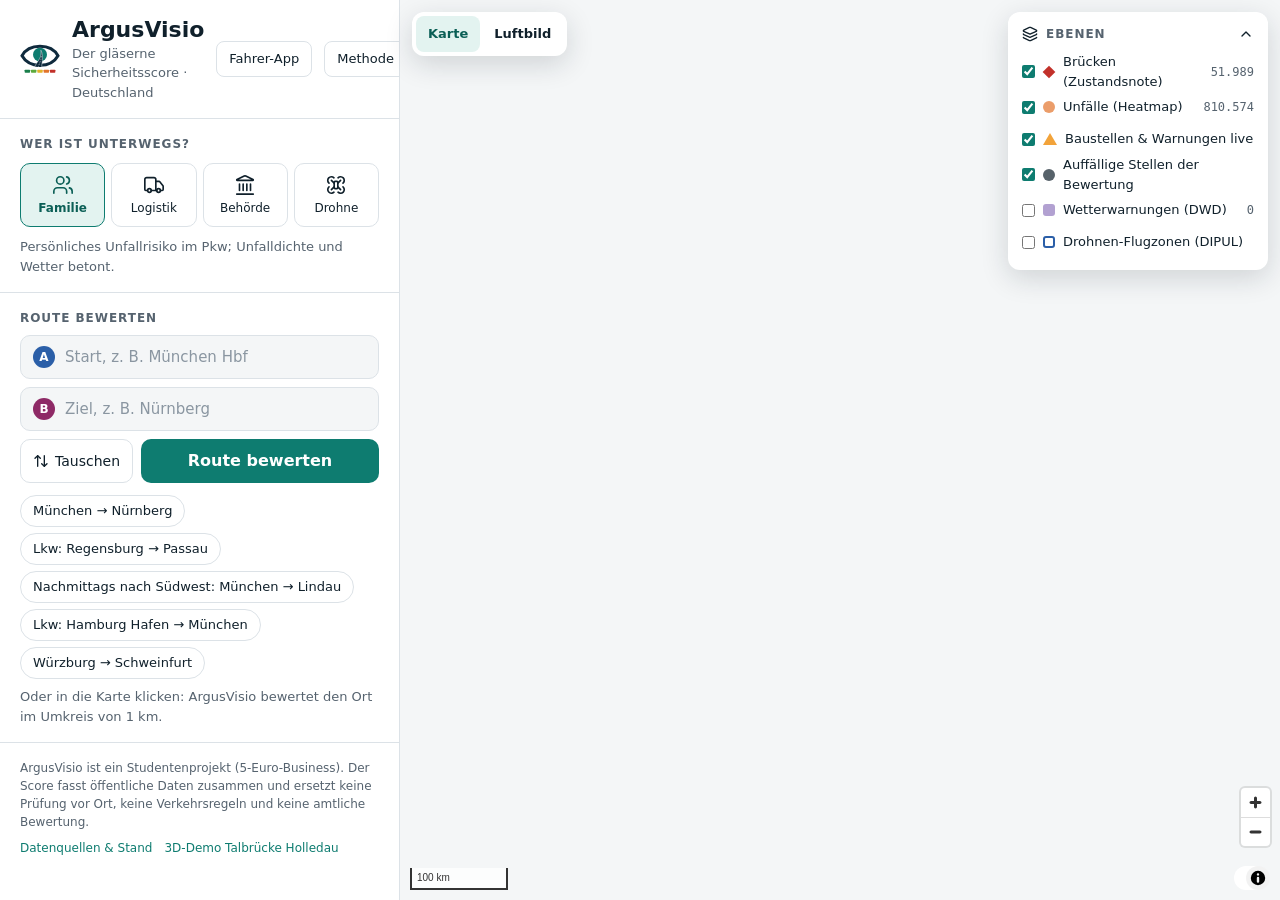
==== commit ba2feb77: "build: Simulator Fahrer-App und Zentrale (fahrer.html) Co-Authored-By: Claude Opus 5.5 <noreply@anth" ====
--- a/index.html
+++ b/index.html
@@ -8,8 +8,9 @@
     <meta name="theme-color" content="#0f2a3d" />
     <link rel="icon" type="image/svg+xml" href="./argus.svg" />
     <title>ArgusVisio · Sicherheitsscore Deutschland</title>
-    <script type="module" crossorigin src="./assets/index-B5jdaLBI.js"></script>
-    <link rel="stylesheet" crossorigin href="./assets/index-BxWnc0E-.css">
+    <script type="module" crossorigin src="./assets/main-FRu3c0qK.js"></script>
+    <link rel="modulepreload" crossorigin href="./assets/MapView-Z2girSGc.js">
+    <link rel="stylesheet" crossorigin href="./assets/main-BAXSx1fN.css">
   </head>
   <body>
     <div id="root"></div>
--- a/assets/main-BAXSx1fN.css
+++ b/assets/main-BAXSx1fN.css
@@ -0,0 +1 @@
+@layer properties{@supports (((-webkit-hyphens:none)) and (not (margin-trim:block))) or ((-moz-orient:inline) and (not (color:rgb(from red r g b)))){*,:before,:after,::backdrop{--tw-scale-x:1;--tw-scale-y:1;--tw-scale-z:1;--tw-rotate-x:initial;--tw-rotate-y:initial;--tw-rotate-z:initial;--tw-skew-x:initial;--tw-skew-y:initial;--tw-divide-y-reverse:0;--tw-border-style:solid;--tw-leading:initial;--tw-font-weight:initial;--tw-tracking:initial;--tw-ordinal:initial;--tw-slashed-zero:initial;--tw-numeric-figure:initial;--tw-numeric-spacing:initial;--tw-numeric-fraction:initial;--tw-shadow:0 0 #0000;--tw-shadow-color:initial;--tw-shadow-alpha:100%;--tw-inset-shadow:0 0 #0000;--tw-inset-shadow-color:initial;--tw-inset-shadow-alpha:100%;--tw-ring-color:initial;--tw-ring-shadow:0 0 #0000;--tw-inset-ring-color:initial;--tw-inset-ring-shadow:0 0 #0000;--tw-ring-inset:initial;--tw-ring-offset-width:0px;--tw-ring-offset-color:#fff;--tw-ring-offset-shadow:0 0 #0000;--tw-outline-style:solid;--tw-blur:initial;--tw-brightness:initial;--tw-contrast:initial;--tw-grayscale:initial;--tw-hue-rotate:initial;--tw-invert:initial;--tw-opacity:initial;--tw-saturate:initial;--tw-sepia:initial;--tw-drop-shadow:initial;--tw-drop-shadow-color:initial;--tw-drop-shadow-alpha:100%;--tw-drop-shadow-size:initial}}}@layer theme{:root,:host{--font-sans:"IBM Plex Sans", system-ui, sans-serif;--color-white:#fff;--spacing:.25rem;--text-xs:.75rem;--text-xs--line-height:calc(1 / .75);--text-sm:.875rem;--text-sm--line-height:calc(1.25 / .875);--text-base:1rem;--text-base--line-height: 1.5 ;--text-lg:1.125rem;--text-lg--line-height:calc(1.75 / 1.125);--font-weight-medium:500;--font-weight-semibold:600;--font-weight-bold:700;--leading-tight:1.25;--leading-relaxed:1.625;--radius-sm:.25rem;--radius-md:.375rem;--radius-lg:.5rem;--radius-xl:.75rem;--radius-2xl:1rem;--animate-spin:spin 1s linear infinite;--aspect-video:16 / 9;--default-transition-duration:.15s;--default-transition-timing-function:cubic-bezier(.4, 0, .2, 1);--default-font-family:"IBM Plex Sans", system-ui, sans-serif;--default-mono-font-family:"IBM Plex Mono", ui-monospace, monospace;--color-accent:var(--accent)}}@layer base{*,:after,:before,::backdrop{box-sizing:border-box;border:0 solid;margin:0;padding:0}::file-selector-button{box-sizing:border-box;border:0 solid;margin:0;padding:0}html,:host{-webkit-text-size-adjust:100%;tab-size:4;line-height:1.5;font-family:var(--default-font-family,-apple-system, BlinkMacSystemFont, "Segoe UI", Roboto, "Helvetica Neue", "Noto Sans", Arial, sans-serif, "Apple Color Emoji", "Segoe UI Emoji", "Segoe UI Symbol", "Noto Color Emoji");font-feature-settings:var(--default-font-feature-settings,normal);font-variation-settings:var(--default-font-variation-settings,normal);-webkit-tap-highlight-color:transparent}hr{height:0;color:inherit;border-top-width:1px}abbr:where([title]){-webkit-text-decoration:underline dotted;text-decoration:underline dotted}h1,h2,h3,h4,h5,h6{font-size:inherit;font-weight:inherit}a{color:inherit;-webkit-text-decoration:inherit;text-decoration:inherit}b,strong{font-weight:bolder}code,kbd,samp,pre{font-family:var(--default-mono-font-family,ui-monospace, SFMono-Regular, Menlo, Monaco, Consolas, "Liberation Mono", "Courier New", monospace);font-feature-settings:var(--default-mono-font-feature-settings,normal);font-variation-settings:var(--default-mono-font-variation-settings,normal);font-size:1em}small{font-size:80%}sub,sup{vertical-align:baseline;font-size:75%;line-height:0;position:relative}sub{bottom:-.25em}sup{top:-.5em}table{text-indent:0;border-color:inherit;border-collapse:collapse}:-moz-focusring:where(:not(iframe)){outline:auto}progress{vertical-align:baseline}summary{display:list-item}ol,ul,menu{list-style:none}img,svg,video,canvas,audio,iframe,embed,object{vertical-align:middle;display:block}img,video{max-width:100%;height:auto}button,input,select,optgroup,textarea{font:inherit;font-feature-settings:inherit;font-variation-settings:inherit;letter-spacing:inherit;color:inherit;opacity:1;background-color:#0000;border-radius:0}::file-selector-button{font:inherit;font-feature-settings:inherit;font-variation-settings:inherit;letter-spacing:inherit;color:inherit;opacity:1;background-color:#0000;border-radius:0}:where(select:is([multiple],[size])) optgroup{font-weight:bolder}:where(select:is([multiple],[size])) optgroup option{padding-inline-start:20px}::file-selector-button{margin-inline-end:4px}::placeholder{opacity:1}@supports (not ((-webkit-appearance:-apple-pay-button))) or (contain-intrinsic-size:1px){::placeholder{color:currentColor}@supports (color:color-mix(in lab,red,red)){::placeholder{color:color-mix(in oklab,currentcolor 50%,transparent)}}}textarea{resize:vertical}::-webkit-search-decoration{-webkit-appearance:none}::-webkit-date-and-time-value{min-height:1lh;text-align:inherit}::-webkit-datetime-edit{display:inline-flex}::-webkit-datetime-edit-fields-wrapper{padding:0}::-webkit-datetime-edit{padding-block:0}::-webkit-datetime-edit-year-field{padding-block:0}::-webkit-datetime-edit-month-field{padding-block:0}::-webkit-datetime-edit-day-field{padding-block:0}::-webkit-datetime-edit-hour-field{padding-block:0}::-webkit-datetime-edit-minute-field{padding-block:0}::-webkit-datetime-edit-second-field{padding-block:0}::-webkit-datetime-edit-millisecond-field{padding-block:0}::-webkit-datetime-edit-meridiem-field{padding-block:0}::-webkit-calendar-picker-indicator{line-height:1}:-moz-ui-invalid{box-shadow:none}button,input:where([type=button],[type=reset],[type=submit]){appearance:button}::file-selector-button{appearance:button}::-webkit-inner-spin-button{height:auto}::-webkit-outer-spin-button{height:auto}[hidden]:where(:not([hidden=until-found])){display:none!important}}@layer components;@layer utilities{.visible{visibility:visible}.absolute{position:absolute}.fixed{position:fixed}.relative{position:relative}.sticky{position:sticky}.inset-0{inset:0}.inset-x-0{inset-inline:0}.inset-y-0{inset-block:0}.-top-1{top:calc(var(--spacing) * -1)}.-top-1\.5{top:calc(var(--spacing) * -1.5)}.top-0{top:0}.top-2{top:calc(var(--spacing) * 2)}.top-3{top:calc(var(--spacing) * 3)}.top-14{top:calc(var(--spacing) * 14)}.top-full{top:100%}.right-0{right:0}.right-2{right:calc(var(--spacing) * 2)}.right-3{right:calc(var(--spacing) * 3)}.-bottom-1{bottom:calc(var(--spacing) * -1)}.-bottom-1\.5{bottom:calc(var(--spacing) * -1.5)}.bottom-8{bottom:calc(var(--spacing) * 8)}.left-0{left:0}.left-3{left:calc(var(--spacing) * 3)}.z-10{z-index:10}.z-20{z-index:20}.order-1{order:1}.order-2{order:2}.col-span-2{grid-column:span 2/span 2}.container{width:100%}@media(min-width:40rem){.container{max-width:40rem}}@media(min-width:48rem){.container{max-width:48rem}}@media(min-width:64rem){.container{max-width:64rem}}@media(min-width:80rem){.container{max-width:80rem}}@media(min-width:96rem){.container{max-width:96rem}}.m-0{margin:0}.m-auto{margin:auto}.-mx-2{margin-inline:calc(var(--spacing) * -2)}.my-3{margin-block:calc(var(--spacing) * 3)}.-mt-1{margin-top:calc(var(--spacing) * -1)}.mt-0\.5{margin-top:calc(var(--spacing) * .5)}.mt-1{margin-top:var(--spacing)}.mt-2{margin-top:calc(var(--spacing) * 2)}.mt-px{margin-top:1px}.-mr-2{margin-right:calc(var(--spacing) * -2)}.ml-1{margin-left:var(--spacing)}.ml-1\.5{margin-left:calc(var(--spacing) * 1.5)}.ml-auto{margin-left:auto}.block{display:block}.flex{display:flex}.grid{display:grid}.hidden{display:none}.inline-block{display:inline-block}.table{display:table}.aspect-video{aspect-ratio:var(--aspect-video)}.size-0{width:0;height:0}.size-2{width:calc(var(--spacing) * 2);height:calc(var(--spacing) * 2)}.size-3{width:calc(var(--spacing) * 3);height:calc(var(--spacing) * 3)}.size-9{width:calc(var(--spacing) * 9);height:calc(var(--spacing) * 9)}.size-\[22px\]{width:22px;height:22px}.size-\[84px\]{width:84px;height:84px}.h-1\.5{height:calc(var(--spacing) * 1.5)}.h-3{height:calc(var(--spacing) * 3)}.h-3\.5{height:calc(var(--spacing) * 3.5)}.h-4{height:calc(var(--spacing) * 4)}.h-14{height:calc(var(--spacing) * 14)}.h-auto{height:auto}.h-full{height:100%}.max-h-72{max-height:calc(var(--spacing) * 72)}.max-h-\[calc\(100vh-48px\)\]{max-height:calc(100vh - 48px)}.min-h-0{min-height:0}.min-h-8{min-height:calc(var(--spacing) * 8)}.min-h-9{min-height:calc(var(--spacing) * 9)}.min-h-11{min-height:calc(var(--spacing) * 11)}.min-h-16{min-height:calc(var(--spacing) * 16)}.w-0\.5{width:calc(var(--spacing) * .5)}.w-1\.5{width:calc(var(--spacing) * 1.5)}.w-\[74px\]{width:74px}.w-\[min\(260px\,calc\(100vw-24px\)\)\]{width:min(260px,100vw - 24px)}.w-\[min\(320px\,calc\(100\%-24px\)\)\]{width:min(320px,100% - 24px)}.w-\[min\(760px\,calc\(100vw-32px\)\)\]{width:min(760px,100vw - 32px)}.w-\[min\(1180px\,calc\(100vw-32px\)\)\]{width:min(1180px,100vw - 32px)}.w-full{width:100%}.min-w-0{min-width:0}.min-w-\[3px\]{min-width:3px}.flex-1{flex:1}.flex-none{flex:none}.border-collapse{border-collapse:collapse}.scale-75{--tw-scale-x:75%;--tw-scale-y:75%;--tw-scale-z:75%;scale:var(--tw-scale-x) var(--tw-scale-y)}.rotate-45{rotate:45deg}.rotate-180{rotate:180deg}.transform{transform:var(--tw-rotate-x, ) var(--tw-rotate-y, ) var(--tw-rotate-z, ) var(--tw-skew-x, ) var(--tw-skew-y, )}.animate-spin{animation:var(--animate-spin)}.cursor-grab{cursor:grab}.cursor-pointer{cursor:pointer}.list-none{list-style-type:none}.grid-cols-4{grid-template-columns:repeat(4,minmax(0,1fr))}.grid-cols-\[1fr_auto\]{grid-template-columns:1fr auto}.grid-cols-\[40fr_15fr_15fr_15fr_15fr\]{grid-template-columns:40fr 15fr 15fr 15fr 15fr}.grid-cols-\[auto_1fr\]{grid-template-columns:auto 1fr}.grid-rows-\[46vh_1fr\]{grid-template-rows:46vh 1fr}.flex-col{flex-direction:column}.flex-wrap{flex-wrap:wrap}.place-items-center{place-items:center}.items-center{align-items:center}.items-end{align-items:flex-end}.items-start{align-items:flex-start}.justify-between{justify-content:space-between}.justify-center{justify-content:center}.gap-0\.5{gap:calc(var(--spacing) * .5)}.gap-1{gap:var(--spacing)}.gap-1\.5{gap:calc(var(--spacing) * 1.5)}.gap-2{gap:calc(var(--spacing) * 2)}.gap-2\.5{gap:calc(var(--spacing) * 2.5)}.gap-3{gap:calc(var(--spacing) * 3)}.gap-3\.5{gap:calc(var(--spacing) * 3.5)}.gap-4{gap:calc(var(--spacing) * 4)}.gap-\[2px\]{gap:2px}.gap-\[3px\]{gap:3px}.gap-px{gap:1px}.gap-x-3{column-gap:calc(var(--spacing) * 3)}.gap-x-4{column-gap:calc(var(--spacing) * 4)}.gap-y-0\.5{row-gap:calc(var(--spacing) * .5)}.gap-y-1{row-gap:var(--spacing)}:where(.divide-y>:not(:last-child)){--tw-divide-y-reverse:0;border-bottom-style:var(--tw-border-style);border-top-style:var(--tw-border-style);border-top-width:calc(1px * var(--tw-divide-y-reverse));border-bottom-width:calc(1px * calc(1 - var(--tw-divide-y-reverse)))}:where(.divide-line>:not(:last-child)){border-color:var(--line)}.self-start{align-self:flex-start}.self-stretch{align-self:stretch}.truncate{text-overflow:ellipsis;white-space:nowrap;overflow:hidden}.overflow-auto{overflow:auto}.overflow-hidden{overflow:hidden}.overflow-x-auto{overflow-x:auto}.overflow-y-auto{overflow-y:auto}.rounded{border-radius:.25rem}.rounded-2xl{border-radius:var(--radius-2xl)}.rounded-\[3px\]{border-radius:3px}.rounded-\[5px\]{border-radius:5px}.rounded-\[10px\]{border-radius:10px}.rounded-full{border-radius:2147483647px}.rounded-lg{border-radius:var(--radius-lg)}.rounded-md{border-radius:var(--radius-md)}.rounded-sm{border-radius:var(--radius-sm)}.rounded-xl{border-radius:var(--radius-xl)}.rounded-t-\[2px\]{border-top-left-radius:2px;border-top-right-radius:2px}.rounded-l-\[3px\]{border-top-left-radius:3px;border-bottom-left-radius:3px}.rounded-r-\[3px\]{border-top-right-radius:3px;border-bottom-right-radius:3px}.border{border-style:var(--tw-border-style);border-width:1px}.border-0{border-style:var(--tw-border-style);border-width:0}.border-2{border-style:var(--tw-border-style);border-width:2px}.border-x-\[7px\]{border-inline-style:var(--tw-border-style);border-inline-width:7px}.border-b{border-bottom-style:var(--tw-border-style);border-bottom-width:1px}.border-b-\[12px\]{border-bottom-style:var(--tw-border-style);border-bottom-width:12px}.border-accent{border-color:var(--accent)}.border-ink{border-color:var(--ink)}.border-line{border-color:var(--line)}.border-x-transparent{border-inline-color:#0000}.bg-\[\#2b5fa8\]{background-color:#2b5fa8}.bg-\[\#8e2a66\]{background-color:#8e2a66}.bg-\[\#e3b32a\]{background-color:#e3b32a}.bg-accent{background-color:var(--accent)}.bg-accent-soft{background-color:var(--accent-soft)}.bg-faint{background-color:var(--faint)}.bg-grade-a{background-color:#1a7f4b}.bg-grade-b{background-color:#5daa3c}.bg-grade-c{background-color:#e3b32a}.bg-grade-d{background-color:#e2742b}.bg-grade-e{background-color:#c2312a}.bg-ground{background-color:var(--ground)}.bg-ink,.bg-ink\/15{background-color:var(--ink)}@supports (color:color-mix(in lab,red,red)){.bg-ink\/15{background-color:color-mix(in oklab,var(--ink) 15%,transparent)}}.bg-surface{background-color:var(--surface)}.bg-track{background-color:var(--track)}.bg-transparent{background-color:#0000}.bg-warn-soft{background-color:var(--warn-soft)}.p-0{padding:0}.p-1{padding:var(--spacing)}.p-1\.5{padding:calc(var(--spacing) * 1.5)}.p-2{padding:calc(var(--spacing) * 2)}.px-1\.5{padding-inline:calc(var(--spacing) * 1.5)}.px-2{padding-inline:calc(var(--spacing) * 2)}.px-2\.5{padding-inline:calc(var(--spacing) * 2.5)}.px-3{padding-inline:calc(var(--spacing) * 3)}.px-4{padding-inline:calc(var(--spacing) * 4)}.px-5{padding-inline:calc(var(--spacing) * 5)}.px-6{padding-inline:calc(var(--spacing) * 6)}.py-1\.5{padding-block:calc(var(--spacing) * 1.5)}.py-2{padding-block:calc(var(--spacing) * 2)}.py-2\.5{padding-block:calc(var(--spacing) * 2.5)}.py-3{padding-block:calc(var(--spacing) * 3)}.py-4{padding-block:calc(var(--spacing) * 4)}.py-5{padding-block:calc(var(--spacing) * 5)}.py-px{padding-block:1px}.pt-1{padding-top:var(--spacing)}.pr-2{padding-right:calc(var(--spacing) * 2)}.pb-2{padding-bottom:calc(var(--spacing) * 2)}.text-center{text-align:center}.text-left{text-align:left}.font-mono{font-family:IBM Plex Mono,ui-monospace,monospace}.text-base{font-size:var(--text-base);line-height:var(--tw-leading,var(--text-base--line-height))}.text-lg{font-size:var(--text-lg);line-height:var(--tw-leading,var(--text-lg--line-height))}.text-sm{font-size:var(--text-sm);line-height:var(--tw-leading,var(--text-sm--line-height))}.text-xs{font-size:var(--text-xs);line-height:var(--tw-leading,var(--text-xs--line-height))}.text-\[11px\]{font-size:11px}.text-\[12px\]{font-size:12px}.text-\[13px\]{font-size:13px}.text-\[14px\]{font-size:14px}.text-\[15px\]{font-size:15px}.text-\[22px\]{font-size:22px}.text-\[32px\]{font-size:32px}.text-\[50px\]{font-size:50px}.leading-relaxed{--tw-leading:var(--leading-relaxed);line-height:var(--leading-relaxed)}.leading-tight{--tw-leading:var(--leading-tight);line-height:var(--leading-tight)}.font-bold{--tw-font-weight:var(--font-weight-bold);font-weight:var(--font-weight-bold)}.font-medium{--tw-font-weight:var(--font-weight-medium);font-weight:var(--font-weight-medium)}.font-semibold{--tw-font-weight:var(--font-weight-semibold);font-weight:var(--font-weight-semibold)}.tracking-\[0\.06em\]{--tw-tracking:.06em;letter-spacing:.06em}.whitespace-nowrap{white-space:nowrap}.whitespace-pre-line{white-space:pre-line}.text-accent{color:var(--accent)}.text-accent-ink{color:var(--accent-ink)}.text-accent-strong{color:var(--accent-strong)}.text-faint{color:var(--faint)}.text-ink{color:var(--ink)}.text-muted{color:var(--muted)}.text-warn-ink{color:var(--warn-ink)}.text-white{color:var(--color-white)}.uppercase{text-transform:uppercase}.tabular-nums{--tw-numeric-spacing:tabular-nums;font-variant-numeric:var(--tw-ordinal, ) var(--tw-slashed-zero, ) var(--tw-numeric-figure, ) var(--tw-numeric-spacing, ) var(--tw-numeric-fraction, )}.underline{text-decoration-line:underline}.underline-offset-2{text-underline-offset:2px}.accent-\[var\(--accent\)\]{accent-color:var(--accent)}.accent-\[var\(--color-accent\)\]{accent-color:var(--color-accent)}.opacity-60{opacity:.6}.opacity-70{opacity:.7}.shadow-2xl{--tw-shadow:0 25px 50px -12px var(--tw-shadow-color,#00000040);box-shadow:var(--tw-inset-shadow),var(--tw-inset-ring-shadow),var(--tw-ring-offset-shadow),var(--tw-ring-shadow),var(--tw-shadow)}.shadow-\[0_8px_28px_rgba\(16\,32\,43\,0\.16\)\]{--tw-shadow:0 8px 28px var(--tw-shadow-color,#10202b29);box-shadow:var(--tw-inset-shadow),var(--tw-inset-ring-shadow),var(--tw-ring-offset-shadow),var(--tw-ring-shadow),var(--tw-shadow)}.shadow-\[0_8px_28px_rgba\(16\,32\,43\,0\.22\)\]{--tw-shadow:0 8px 28px var(--tw-shadow-color,#10202b38);box-shadow:var(--tw-inset-shadow),var(--tw-inset-ring-shadow),var(--tw-ring-offset-shadow),var(--tw-ring-shadow),var(--tw-shadow)}.shadow-lg{--tw-shadow:0 10px 15px -3px var(--tw-shadow-color,#0000001a), 0 4px 6px -4px var(--tw-shadow-color,#0000001a);box-shadow:var(--tw-inset-shadow),var(--tw-inset-ring-shadow),var(--tw-ring-offset-shadow),var(--tw-ring-shadow),var(--tw-shadow)}.shadow-md{--tw-shadow:0 4px 6px -1px var(--tw-shadow-color,#0000001a), 0 2px 4px -2px var(--tw-shadow-color,#0000001a);box-shadow:var(--tw-inset-shadow),var(--tw-inset-ring-shadow),var(--tw-ring-offset-shadow),var(--tw-ring-shadow),var(--tw-shadow)}.ring{--tw-ring-shadow:var(--tw-ring-inset, ) 0 0 0 calc(1px + var(--tw-ring-offset-width)) var(--tw-ring-color,currentcolor);box-shadow:var(--tw-inset-shadow),var(--tw-inset-ring-shadow),var(--tw-ring-offset-shadow),var(--tw-ring-shadow),var(--tw-shadow)}.outline{outline-style:var(--tw-outline-style);outline-width:1px}.filter{filter:var(--tw-blur, ) var(--tw-brightness, ) var(--tw-contrast, ) var(--tw-grayscale, ) var(--tw-hue-rotate, ) var(--tw-invert, ) var(--tw-saturate, ) var(--tw-sepia, ) var(--tw-drop-shadow, )}.transition-colors{transition-property:color,background-color,border-color,outline-color,text-decoration-color,fill,stroke,--tw-gradient-from,--tw-gradient-via,--tw-gradient-to;transition-timing-function:var(--tw-ease,var(--default-transition-timing-function));transition-duration:var(--tw-duration,var(--default-transition-duration))}.transition-transform{transition-property:transform,translate,scale,rotate;transition-timing-function:var(--tw-ease,var(--default-transition-timing-function));transition-duration:var(--tw-duration,var(--default-transition-duration))}.outline-none{--tw-outline-style:none;outline-style:none}.placeholder\:text-faint::placeholder{color:var(--faint)}.focus-within\:border-accent:focus-within{border-color:var(--accent)}@media(hover:hover){.hover\:border-accent:hover{border-color:var(--accent)}.hover\:bg-accent-soft:hover{background-color:var(--accent-soft)}.hover\:bg-ground:hover{background-color:var(--ground)}.hover\:underline:hover{text-decoration-line:underline}.hover\:opacity-75:hover{opacity:.75}.hover\:opacity-80:hover{opacity:.8}}.active\:cursor-grabbing:active{cursor:grabbing}.disabled\:opacity-50:disabled{opacity:.5}.disabled\:opacity-60:disabled{opacity:.6}@media not all and (min-width:48rem){.max-md\:border-t{border-top-style:var(--tw-border-style);border-top-width:1px}}@media(min-width:40rem){.sm\:grid-cols-\[auto_1fr\]{grid-template-columns:auto 1fr}.sm\:items-center{align-items:center}.sm\:gap-4{gap:calc(var(--spacing) * 4)}}@media(min-width:48rem){.md\:top-3{top:calc(var(--spacing) * 3)}.md\:right-auto{right:auto}.md\:left-3{left:calc(var(--spacing) * 3)}.md\:order-1{order:1}.md\:order-2{order:2}.md\:grid-cols-\[400px_1fr\]{grid-template-columns:400px 1fr}.md\:grid-rows-1{grid-template-rows:repeat(1,minmax(0,1fr))}.md\:border-r{border-right-style:var(--tw-border-style);border-right-width:1px}}}.maplibregl-map{-webkit-tap-highlight-color:#0000;-webkit-touch-callout:none;font:12px/20px Helvetica Neue,Arial,Helvetica,sans-serif;position:relative;overflow:hidden}.maplibregl-canvas{position:absolute;top:0;left:0}.maplibregl-map:fullscreen{width:100%;height:100%}.maplibregl-ctrl-group button.maplibregl-ctrl-compass{touch-action:none}.maplibregl-canvas-container.maplibregl-interactive,.maplibregl-ctrl-group button.maplibregl-ctrl-compass{cursor:grab;-webkit-user-select:none;user-select:none}.maplibregl-canvas-container.maplibregl-interactive.maplibregl-track-pointer{cursor:pointer}.maplibregl-canvas-container.maplibregl-interactive:active,.maplibregl-ctrl-group button.maplibregl-ctrl-compass:active{cursor:grabbing}.maplibregl-canvas-container.maplibregl-touch-zoom-rotate,.maplibregl-canvas-container.maplibregl-touch-zoom-rotate .maplibregl-canvas{touch-action:pan-x pan-y}.maplibregl-canvas-container.maplibregl-touch-drag-pan,.maplibregl-canvas-container.maplibregl-touch-drag-pan .maplibregl-canvas{touch-action:pinch-zoom}.maplibregl-canvas-container.maplibregl-touch-zoom-rotate.maplibregl-touch-drag-pan,.maplibregl-canvas-container.maplibregl-touch-zoom-rotate.maplibregl-touch-drag-pan .maplibregl-canvas{touch-action:none}.maplibregl-canvas-container.maplibregl-touch-drag-pan.maplibregl-cooperative-gestures,.maplibregl-canvas-container.maplibregl-touch-drag-pan.maplibregl-cooperative-gestures .maplibregl-canvas{touch-action:pan-x pan-y}.maplibregl-ctrl-bottom-left,.maplibregl-ctrl-bottom-right,.maplibregl-ctrl-top-left,.maplibregl-ctrl-top-right{pointer-events:none;z-index:2;position:absolute}.maplibregl-ctrl-top-left{top:0;left:0}.maplibregl-ctrl-top-right{top:0;right:0}.maplibregl-ctrl-bottom-left{bottom:0;left:0}.maplibregl-ctrl-bottom-right{bottom:0;right:0}.maplibregl-ctrl{clear:both;pointer-events:auto;transform:translate(0)}.maplibregl-ctrl-top-left .maplibregl-ctrl{float:left;margin:10px 0 0 10px}.maplibregl-ctrl-top-right .maplibregl-ctrl{float:right;margin:10px 10px 0 0}.maplibregl-ctrl-bottom-left .maplibregl-ctrl{float:left;margin:0 0 10px 10px}.maplibregl-ctrl-bottom-right .maplibregl-ctrl{float:right;margin:0 10px 10px 0}.maplibregl-ctrl-group{background:#fff;border-radius:4px}.maplibregl-ctrl-group:not(:empty){box-shadow:0 0 0 2px #0000001a}.maplibregl-ctrl-group button{box-sizing:border-box;cursor:pointer;background-color:#0000;border:0;outline:none;width:29px;height:29px;padding:0;display:block}.maplibregl-ctrl button{-webkit-user-select:none;user-select:none}.maplibregl-ctrl-group button+button{border-top:1px solid #ddd}.maplibregl-ctrl button .maplibregl-ctrl-icon{background-position:50%;background-repeat:no-repeat;width:100%;height:100%;display:block}@media(forced-colors:active){.maplibregl-ctrl-group:not(:empty){box-shadow:0 0 0 2px buttontext}.maplibregl-ctrl-icon{background-color:#0000}.maplibregl-ctrl-group button+button{border-top:1px solid buttontext}}.maplibregl-ctrl button::-moz-focus-inner{border:0;padding:0}.maplibregl-ctrl-attrib-button:focus,.maplibregl-ctrl-group button:focus{box-shadow:0 0 2px 2px #0096ff}.maplibregl-ctrl button:disabled{cursor:not-allowed}.maplibregl-ctrl button:disabled .maplibregl-ctrl-icon{opacity:.25}@media(hover:hover){.maplibregl-ctrl button:not(:disabled):hover{background-color:#0000000d}}.maplibregl-ctrl button:not(:disabled):active{background-color:#0000000d}.maplibregl-ctrl-group button:focus:focus-visible{box-shadow:0 0 2px 2px #0096ff}.maplibregl-ctrl-group button:focus:not(:focus-visible){box-shadow:none}.maplibregl-ctrl-group button:focus:first-child{border-radius:4px 4px 0 0}.maplibregl-ctrl-group button:focus:last-child{border-radius:0 0 4px 4px}.maplibregl-ctrl-group button:focus:only-child{border-radius:inherit}.maplibregl-ctrl button.maplibregl-ctrl-zoom-out .maplibregl-ctrl-icon{background-image:url("data:image/svg+xml;charset=utf-8,%3Csvg xmlns='http://www.w3.org/2000/svg' width='29' height='29' viewBox='0 0 29 29' fill='%23333'%3E %3Cpath d='M10 13c-.75 0-1.5.75-1.5 1.5S9.25 16 10 16h9c.75 0 1.5-.75 1.5-1.5S19.75 13 19 13z'/%3E %3C/svg%3E")}.maplibregl-ctrl button.maplibregl-ctrl-zoom-in .maplibregl-ctrl-icon{background-image:url("data:image/svg+xml;charset=utf-8,%3Csvg xmlns='http://www.w3.org/2000/svg' width='29' height='29' viewBox='0 0 29 29' fill='%23333'%3E %3Cpath d='M14.5 8.5c-.75 0-1.5.75-1.5 1.5v3h-3c-.75 0-1.5.75-1.5 1.5S9.25 16 10 16h3v3c0 .75.75 1.5 1.5 1.5S16 19.75 16 19v-3h3c.75 0 1.5-.75 1.5-1.5S19.75 13 19 13h-3v-3c0-.75-.75-1.5-1.5-1.5'/%3E %3C/svg%3E")}@media(forced-colors:active){.maplibregl-ctrl button.maplibregl-ctrl-zoom-out .maplibregl-ctrl-icon{background-image:url("data:image/svg+xml;charset=utf-8,%3Csvg xmlns='http://www.w3.org/2000/svg' width='29' height='29' viewBox='0 0 29 29' fill='%23fff'%3E %3Cpath d='M10 13c-.75 0-1.5.75-1.5 1.5S9.25 16 10 16h9c.75 0 1.5-.75 1.5-1.5S19.75 13 19 13z'/%3E %3C/svg%3E")}.maplibregl-ctrl button.maplibregl-ctrl-zoom-in .maplibregl-ctrl-icon{background-image:url("data:image/svg+xml;charset=utf-8,%3Csvg xmlns='http://www.w3.org/2000/svg' width='29' height='29' viewBox='0 0 29 29' fill='%23fff'%3E %3Cpath d='M14.5 8.5c-.75 0-1.5.75-1.5 1.5v3h-3c-.75 0-1.5.75-1.5 1.5S9.25 16 10 16h3v3c0 .75.75 1.5 1.5 1.5S16 19.75 16 19v-3h3c.75 0 1.5-.75 1.5-1.5S19.75 13 19 13h-3v-3c0-.75-.75-1.5-1.5-1.5'/%3E %3C/svg%3E")}}@media(forced-colors:active)and (prefers-color-scheme:light){.maplibregl-ctrl button.maplibregl-ctrl-zoom-out .maplibregl-ctrl-icon{background-image:url("data:image/svg+xml;charset=utf-8,%3Csvg xmlns='http://www.w3.org/2000/svg' width='29' height='29' viewBox='0 0 29 29' fill='%23000'%3E %3Cpath d='M10 13c-.75 0-1.5.75-1.5 1.5S9.25 16 10 16h9c.75 0 1.5-.75 1.5-1.5S19.75 13 19 13z'/%3E %3C/svg%3E")}.maplibregl-ctrl button.maplibregl-ctrl-zoom-in .maplibregl-ctrl-icon{background-image:url("data:image/svg+xml;charset=utf-8,%3Csvg xmlns='http://www.w3.org/2000/svg' width='29' height='29' viewBox='0 0 29 29' fill='%23000'%3E %3Cpath d='M14.5 8.5c-.75 0-1.5.75-1.5 1.5v3h-3c-.75 0-1.5.75-1.5 1.5S9.25 16 10 16h3v3c0 .75.75 1.5 1.5 1.5S16 19.75 16 19v-3h3c.75 0 1.5-.75 1.5-1.5S19.75 13 19 13h-3v-3c0-.75-.75-1.5-1.5-1.5'/%3E %3C/svg%3E")}}.maplibregl-ctrl button.maplibregl-ctrl-fullscreen .maplibregl-ctrl-icon{background-image:url("data:image/svg+xml;charset=utf-8,%3Csvg xmlns='http://www.w3.org/2000/svg' width='29' height='29' viewBox='0 0 29 29' fill='%23333'%3E %3Cpath d='M24 16v5.5c0 1.75-.75 2.5-2.5 2.5H16v-1l3-1.5-4-5.5 1-1 5.5 4 1.5-3zM6 16l1.5 3 5.5-4 1 1-4 5.5 3 1.5v1H7.5C5.75 24 5 23.25 5 21.5V16zm7-11v1l-3 1.5 4 5.5-1 1-5.5-4L6 13H5V7.5C5 5.75 5.75 5 7.5 5zm11 2.5c0-1.75-.75-2.5-2.5-2.5H16v1l3 1.5-4 5.5 1 1 5.5-4 1.5 3h1z'/%3E %3C/svg%3E")}.maplibregl-ctrl button.maplibregl-ctrl-shrink .maplibregl-ctrl-icon{background-image:url("data:image/svg+xml;charset=utf-8,%3Csvg xmlns='http://www.w3.org/2000/svg' width='29' height='29' viewBox='0 0 29 29'%3E %3Cpath d='M18.5 16c-1.75 0-2.5.75-2.5 2.5V24h1l1.5-3 5.5 4 1-1-4-5.5 3-1.5v-1zM13 18.5c0-1.75-.75-2.5-2.5-2.5H5v1l3 1.5L4 24l1 1 5.5-4 1.5 3h1zm3-8c0 1.75.75 2.5 2.5 2.5H24v-1l-3-1.5L25 5l-1-1-5.5 4L17 5h-1zM10.5 13c1.75 0 2.5-.75 2.5-2.5V5h-1l-1.5 3L5 4 4 5l4 5.5L5 12v1z'/%3E %3C/svg%3E")}@media(forced-colors:active){.maplibregl-ctrl button.maplibregl-ctrl-fullscreen .maplibregl-ctrl-icon{background-image:url("data:image/svg+xml;charset=utf-8,%3Csvg xmlns='http://www.w3.org/2000/svg' width='29' height='29' viewBox='0 0 29 29' fill='%23fff'%3E %3Cpath d='M24 16v5.5c0 1.75-.75 2.5-2.5 2.5H16v-1l3-1.5-4-5.5 1-1 5.5 4 1.5-3zM6 16l1.5 3 5.5-4 1 1-4 5.5 3 1.5v1H7.5C5.75 24 5 23.25 5 21.5V16zm7-11v1l-3 1.5 4 5.5-1 1-5.5-4L6 13H5V7.5C5 5.75 5.75 5 7.5 5zm11 2.5c0-1.75-.75-2.5-2.5-2.5H16v1l3 1.5-4 5.5 1 1 5.5-4 1.5 3h1z'/%3E %3C/svg%3E")}.maplibregl-ctrl button.maplibregl-ctrl-shrink .maplibregl-ctrl-icon{background-image:url("data:image/svg+xml;charset=utf-8,%3Csvg xmlns='http://www.w3.org/2000/svg' width='29' height='29' viewBox='0 0 29 29' fill='%23fff'%3E %3Cpath d='M18.5 16c-1.75 0-2.5.75-2.5 2.5V24h1l1.5-3 5.5 4 1-1-4-5.5 3-1.5v-1zM13 18.5c0-1.75-.75-2.5-2.5-2.5H5v1l3 1.5L4 24l1 1 5.5-4 1.5 3h1zm3-8c0 1.75.75 2.5 2.5 2.5H24v-1l-3-1.5L25 5l-1-1-5.5 4L17 5h-1zM10.5 13c1.75 0 2.5-.75 2.5-2.5V5h-1l-1.5 3L5 4 4 5l4 5.5L5 12v1z'/%3E %3C/svg%3E")}}@media(forced-colors:active)and (prefers-color-scheme:light){.maplibregl-ctrl button.maplibregl-ctrl-fullscreen .maplibregl-ctrl-icon{background-image:url("data:image/svg+xml;charset=utf-8,%3Csvg xmlns='http://www.w3.org/2000/svg' width='29' height='29' viewBox='0 0 29 29' fill='%23000'%3E %3Cpath d='M24 16v5.5c0 1.75-.75 2.5-2.5 2.5H16v-1l3-1.5-4-5.5 1-1 5.5 4 1.5-3zM6 16l1.5 3 5.5-4 1 1-4 5.5 3 1.5v1H7.5C5.75 24 5 23.25 5 21.5V16zm7-11v1l-3 1.5 4 5.5-1 1-5.5-4L6 13H5V7.5C5 5.75 5.75 5 7.5 5zm11 2.5c0-1.75-.75-2.5-2.5-2.5H16v1l3 1.5-4 5.5 1 1 5.5-4 1.5 3h1z'/%3E %3C/svg%3E")}.maplibregl-ctrl button.maplibregl-ctrl-shrink .maplibregl-ctrl-icon{background-image:url("data:image/svg+xml;charset=utf-8,%3Csvg xmlns='http://www.w3.org/2000/svg' width='29' height='29' viewBox='0 0 29 29' fill='%23000'%3E %3Cpath d='M18.5 16c-1.75 0-2.5.75-2.5 2.5V24h1l1.5-3 5.5 4 1-1-4-5.5 3-1.5v-1zM13 18.5c0-1.75-.75-2.5-2.5-2.5H5v1l3 1.5L4 24l1 1 5.5-4 1.5 3h1zm3-8c0 1.75.75 2.5 2.5 2.5H24v-1l-3-1.5L25 5l-1-1-5.5 4L17 5h-1zM10.5 13c1.75 0 2.5-.75 2.5-2.5V5h-1l-1.5 3L5 4 4 5l4 5.5L5 12v1z'/%3E %3C/svg%3E")}}.maplibregl-ctrl button.maplibregl-ctrl-compass .maplibregl-ctrl-icon{background-image:url("data:image/svg+xml;charset=utf-8,%3Csvg xmlns='http://www.w3.org/2000/svg' width='29' height='29' viewBox='0 0 29 29' fill='%23333'%3E %3Cpath d='m10.5 14 4-8 4 8z'/%3E %3Cpath fill='%23ccc' d='m10.5 16 4 8 4-8z'/%3E %3C/svg%3E")}@media(forced-colors:active){.maplibregl-ctrl button.maplibregl-ctrl-compass .maplibregl-ctrl-icon{background-image:url("data:image/svg+xml;charset=utf-8,%3Csvg xmlns='http://www.w3.org/2000/svg' width='29' height='29' viewBox='0 0 29 29' fill='%23fff'%3E %3Cpath d='m10.5 14 4-8 4 8z'/%3E %3Cpath fill='%23ccc' d='m10.5 16 4 8 4-8z'/%3E %3C/svg%3E")}}@media(forced-colors:active)and (prefers-color-scheme:light){.maplibregl-ctrl button.maplibregl-ctrl-compass .maplibregl-ctrl-icon{background-image:url("data:image/svg+xml;charset=utf-8,%3Csvg xmlns='http://www.w3.org/2000/svg' width='29' height='29' viewBox='0 0 29 29' fill='%23000'%3E %3Cpath d='m10.5 14 4-8 4 8z'/%3E %3Cpath fill='%23ccc' d='m10.5 16 4 8 4-8z'/%3E %3C/svg%3E")}}.maplibregl-ctrl button.maplibregl-ctrl-globe .maplibregl-ctrl-icon{background-image:url("data:image/svg+xml;charset=utf-8,%3Csvg xmlns='http://www.w3.org/2000/svg' width='22' height='22' fill='none' viewBox='0 0 22 22' stroke='%23333'%3E %3Ccircle cx='11' cy='11' r='8.5'/%3E %3Cpath d='M17.5 11c0 4.819-3.02 8.5-6.5 8.5S4.5 15.819 4.5 11 7.52 2.5 11 2.5s6.5 3.681 6.5 8.5Z'/%3E %3Cpath d='M13.5 11c0 2.447-.331 4.64-.853 6.206-.262.785-.562 1.384-.872 1.777-.314.399-.58.517-.775.517-.195 0-.461-.118-.775-.517-.31-.393-.61-.992-.872-1.777C8.831 15.64 8.5 13.446 8.5 11c0-2.447.331-4.64.853-6.206.262-.785.562-1.384.872-1.777.314-.399.58-.517.775-.517.195 0 .461.118.775.517.31.393.61.992.872 1.777.522 1.565.853 3.76.853 6.206Z'/%3E %3Cpath d='M11 7.5c-1.909 0-3.622-.166-4.845-.428-.616-.132-1.08-.283-1.379-.434a1.333 1.333 0 0 1-.224-.138c.047-.038.12-.085.224-.138.299-.151.763-.302 1.379-.434C7.378 5.666 9.091 5.5 11 5.5c1.909 0 3.622.166 4.845.428.616.132 1.08.283 1.379.434.105.053.177.1.224.138-.047.038-.12.085-.224.138-.299.151-.763.302-1.379.434-1.223.262-2.936.428-4.845.428ZM4.486 6.436ZM11 16.5c-1.909 0-3.622-.166-4.845-.428-.616-.132-1.08-.283-1.379-.434a1.33 1.33 0 0 1-.224-.138 1.33 1.33 0 0 1 .224-.138c.299-.151.763-.302 1.379-.434C7.378 14.666 9.091 14.5 11 14.5c1.909 0 3.622.166 4.845.428.616.132 1.08.283 1.379.434.105.053.177.1.224.138a1.33 1.33 0 0 1-.224.138c-.299.151-.763.302-1.379.434-1.223.262-2.936.428-4.845.428Zm-6.514-1.064ZM11 12.5c-2.46 0-4.672-.222-6.255-.574-.796-.177-1.406-.38-1.805-.59a1.465 1.465 0 0 1-.39-.272.293.293 0 0 1-.047-.064.293.293 0 0 1 .048-.064c.066-.073.189-.167.389-.272.399-.21 1.009-.413 1.805-.59C6.328 9.722 8.54 9.5 11 9.5s4.672.222 6.256.574c.795.177 1.405.38 1.804.59.2.105.323.2.39.272a.33.33 0 0 1 .047.064.293.293 0 0 1-.048.064 1.435 1.435 0 0 1-.389.272c-.399.21-1.009.413-1.804.59-1.584.352-3.796.574-6.256.574Zm-8.501-1.51v.002-.002Zm0 .018v.002-.002Zm17.002.002v-.002.002Zm0-.018v-.002.002Z'/%3E %3C/svg%3E")}.maplibregl-ctrl button.maplibregl-ctrl-globe-enabled .maplibregl-ctrl-icon{background-image:url("data:image/svg+xml;charset=utf-8,%3Csvg xmlns='http://www.w3.org/2000/svg' width='22' height='22' fill='none' viewBox='0 0 22 22' stroke='%2333b5e5'%3E %3Ccircle cx='11' cy='11' r='8.5'/%3E %3Cpath d='M17.5 11c0 4.819-3.02 8.5-6.5 8.5S4.5 15.819 4.5 11 7.52 2.5 11 2.5s6.5 3.681 6.5 8.5Z'/%3E %3Cpath d='M13.5 11c0 2.447-.331 4.64-.853 6.206-.262.785-.562 1.384-.872 1.777-.314.399-.58.517-.775.517-.195 0-.461-.118-.775-.517-.31-.393-.61-.992-.872-1.777C8.831 15.64 8.5 13.446 8.5 11c0-2.447.331-4.64.853-6.206.262-.785.562-1.384.872-1.777.314-.399.58-.517.775-.517.195 0 .461.118.775.517.31.393.61.992.872 1.777.522 1.565.853 3.76.853 6.206Z'/%3E %3Cpath d='M11 7.5c-1.909 0-3.622-.166-4.845-.428-.616-.132-1.08-.283-1.379-.434a1.333 1.333 0 0 1-.224-.138c.047-.038.12-.085.224-.138.299-.151.763-.302 1.379-.434C7.378 5.666 9.091 5.5 11 5.5c1.909 0 3.622.166 4.845.428.616.132 1.08.283 1.379.434.105.053.177.1.224.138-.047.038-.12.085-.224.138-.299.151-.763.302-1.379.434-1.223.262-2.936.428-4.845.428ZM4.486 6.436ZM11 16.5c-1.909 0-3.622-.166-4.845-.428-.616-.132-1.08-.283-1.379-.434a1.33 1.33 0 0 1-.224-.138 1.33 1.33 0 0 1 .224-.138c.299-.151.763-.302 1.379-.434C7.378 14.666 9.091 14.5 11 14.5c1.909 0 3.622.166 4.845.428.616.132 1.08.283 1.379.434.105.053.177.1.224.138a1.33 1.33 0 0 1-.224.138c-.299.151-.763.302-1.379.434-1.223.262-2.936.428-4.845.428Zm-6.514-1.064ZM11 12.5c-2.46 0-4.672-.222-6.255-.574-.796-.177-1.406-.38-1.805-.59a1.465 1.465 0 0 1-.39-.272.293.293 0 0 1-.047-.064.293.293 0 0 1 .048-.064c.066-.073.189-.167.389-.272.399-.21 1.009-.413 1.805-.59C6.328 9.722 8.54 9.5 11 9.5s4.672.222 6.256.574c.795.177 1.405.38 1.804.59.2.105.323.2.39.272a.33.33 0 0 1 .047.064.293.293 0 0 1-.048.064 1.435 1.435 0 0 1-.389.272c-.399.21-1.009.413-1.804.59-1.584.352-3.796.574-6.256.574Zm-8.501-1.51v.002-.002Zm0 .018v.002-.002Zm17.002.002v-.002.002Zm0-.018v-.002.002Z'/%3E %3C/svg%3E")}.maplibregl-ctrl button.maplibregl-ctrl-terrain .maplibregl-ctrl-icon{background-image:url("data:image/svg+xml;charset=utf-8,%3Csvg xmlns='http://www.w3.org/2000/svg' width='22' height='22' viewBox='0 0 22 22' fill='%23333'%3E %3Cpath d='m1.754 13.406 4.453-4.851 3.09 3.09 3.281 3.277.969-.969-3.309-3.312 3.844-4.121 6.148 6.886h1.082v-.855l-7.207-8.07-4.84 5.187L6.169 6.57l-5.48 5.965v.871ZM.688 16.844h20.625v1.375H.688Zm0 0'/%3E %3C/svg%3E")}.maplibregl-ctrl button.maplibregl-ctrl-terrain-enabled .maplibregl-ctrl-icon{background-image:url("data:image/svg+xml;charset=utf-8,%3Csvg xmlns='http://www.w3.org/2000/svg' width='22' height='22' viewBox='0 0 22 22' fill='%2333b5e5'%3E %3Cpath d='m1.754 13.406 4.453-4.851 3.09 3.09 3.281 3.277.969-.969-3.309-3.312 3.844-4.121 6.148 6.886h1.082v-.855l-7.207-8.07-4.84 5.187L6.169 6.57l-5.48 5.965v.871ZM.688 16.844h20.625v1.375H.688Zm0 0'/%3E %3C/svg%3E")}.maplibregl-ctrl button.maplibregl-ctrl-geolocate .maplibregl-ctrl-icon{background-image:url("data:image/svg+xml;charset=utf-8,%3Csvg xmlns='http://www.w3.org/2000/svg' width='29' height='29' viewBox='0 0 20 20' fill='%23333'%3E %3Cpath d='M10 4C9 4 9 5 9 5v.1A5 5 0 0 0 5.1 9H5s-1 0-1 1 1 1 1 1h.1A5 5 0 0 0 9 14.9v.1s0 1 1 1 1-1 1-1v-.1a5 5 0 0 0 3.9-3.9h.1s1 0 1-1-1-1-1-1h-.1A5 5 0 0 0 11 5.1V5s0-1-1-1m0 2.5a3.5 3.5 0 1 1 0 7 3.5 3.5 0 1 1 0-7'/%3E %3Ccircle id='dot' cx='10' cy='10' r='2'/%3E %3Cpath id='stroke' d='m14 5 1 1-9 9-1-1z' display='none'/%3E %3C/svg%3E")}.maplibregl-ctrl button.maplibregl-ctrl-geolocate:disabled .maplibregl-ctrl-icon{background-image:url("data:image/svg+xml;charset=utf-8,%3Csvg xmlns='http://www.w3.org/2000/svg' width='29' height='29' viewBox='0 0 20 20' fill='%23aaa'%3E %3Cpath d='M10 4C9 4 9 5 9 5v.1A5 5 0 0 0 5.1 9H5s-1 0-1 1 1 1 1 1h.1A5 5 0 0 0 9 14.9v.1s0 1 1 1 1-1 1-1v-.1a5 5 0 0 0 3.9-3.9h.1s1 0 1-1-1-1-1-1h-.1A5 5 0 0 0 11 5.1V5s0-1-1-1m0 2.5a3.5 3.5 0 1 1 0 7 3.5 3.5 0 1 1 0-7'/%3E %3Ccircle id='dot' cx='10' cy='10' r='2'/%3E %3Cpath id='stroke' d='m14 5 1 1-9 9-1-1z' fill='%23f00'/%3E %3C/svg%3E")}.maplibregl-ctrl button.maplibregl-ctrl-geolocate.maplibregl-ctrl-geolocate-active .maplibregl-ctrl-icon{background-image:url("data:image/svg+xml;charset=utf-8,%3Csvg xmlns='http://www.w3.org/2000/svg' width='29' height='29' viewBox='0 0 20 20' fill='%2333b5e5'%3E %3Cpath d='M10 4C9 4 9 5 9 5v.1A5 5 0 0 0 5.1 9H5s-1 0-1 1 1 1 1 1h.1A5 5 0 0 0 9 14.9v.1s0 1 1 1 1-1 1-1v-.1a5 5 0 0 0 3.9-3.9h.1s1 0 1-1-1-1-1-1h-.1A5 5 0 0 0 11 5.1V5s0-1-1-1m0 2.5a3.5 3.5 0 1 1 0 7 3.5 3.5 0 1 1 0-7'/%3E %3Ccircle id='dot' cx='10' cy='10' r='2'/%3E %3Cpath id='stroke' d='m14 5 1 1-9 9-1-1z' display='none'/%3E %3C/svg%3E")}.maplibregl-ctrl button.maplibregl-ctrl-geolocate.maplibregl-ctrl-geolocate-active-error .maplibregl-ctrl-icon{background-image:url("data:image/svg+xml;charset=utf-8,%3Csvg xmlns='http://www.w3.org/2000/svg' width='29' height='29' viewBox='0 0 20 20' fill='%23e58978'%3E %3Cpath d='M10 4C9 4 9 5 9 5v.1A5 5 0 0 0 5.1 9H5s-1 0-1 1 1 1 1 1h.1A5 5 0 0 0 9 14.9v.1s0 1 1 1 1-1 1-1v-.1a5 5 0 0 0 3.9-3.9h.1s1 0 1-1-1-1-1-1h-.1A5 5 0 0 0 11 5.1V5s0-1-1-1m0 2.5a3.5 3.5 0 1 1 0 7 3.5 3.5 0 1 1 0-7'/%3E %3Ccircle id='dot' cx='10' cy='10' r='2'/%3E %3Cpath id='stroke' d='m14 5 1 1-9 9-1-1z' display='none'/%3E %3C/svg%3E")}.maplibregl-ctrl button.maplibregl-ctrl-geolocate.maplibregl-ctrl-geolocate-background .maplibregl-ctrl-icon{background-image:url("data:image/svg+xml;charset=utf-8,%3Csvg xmlns='http://www.w3.org/2000/svg' width='29' height='29' viewBox='0 0 20 20' fill='%2333b5e5'%3E %3Cpath d='M10 4C9 4 9 5 9 5v.1A5 5 0 0 0 5.1 9H5s-1 0-1 1 1 1 1 1h.1A5 5 0 0 0 9 14.9v.1s0 1 1 1 1-1 1-1v-.1a5 5 0 0 0 3.9-3.9h.1s1 0 1-1-1-1-1-1h-.1A5 5 0 0 0 11 5.1V5s0-1-1-1m0 2.5a3.5 3.5 0 1 1 0 7 3.5 3.5 0 1 1 0-7'/%3E %3Ccircle id='dot' cx='10' cy='10' r='2' display='none'/%3E %3Cpath id='stroke' d='m14 5 1 1-9 9-1-1z' display='none'/%3E %3C/svg%3E")}.maplibregl-ctrl button.maplibregl-ctrl-geolocate.maplibregl-ctrl-geolocate-background-error .maplibregl-ctrl-icon{background-image:url("data:image/svg+xml;charset=utf-8,%3Csvg xmlns='http://www.w3.org/2000/svg' width='29' height='29' viewBox='0 0 20 20' fill='%23e54e33'%3E %3Cpath d='M10 4C9 4 9 5 9 5v.1A5 5 0 0 0 5.1 9H5s-1 0-1 1 1 1 1 1h.1A5 5 0 0 0 9 14.9v.1s0 1 1 1 1-1 1-1v-.1a5 5 0 0 0 3.9-3.9h.1s1 0 1-1-1-1-1-1h-.1A5 5 0 0 0 11 5.1V5s0-1-1-1m0 2.5a3.5 3.5 0 1 1 0 7 3.5 3.5 0 1 1 0-7'/%3E %3Ccircle id='dot' cx='10' cy='10' r='2' display='none'/%3E %3Cpath id='stroke' d='m14 5 1 1-9 9-1-1z' display='none'/%3E %3C/svg%3E")}.maplibregl-ctrl button.maplibregl-ctrl-geolocate.maplibregl-ctrl-geolocate-waiting .maplibregl-ctrl-icon{animation:2s linear infinite maplibregl-spin}@media(forced-colors:active){.maplibregl-ctrl button.maplibregl-ctrl-geolocate .maplibregl-ctrl-icon{background-image:url("data:image/svg+xml;charset=utf-8,%3Csvg xmlns='http://www.w3.org/2000/svg' width='29' height='29' viewBox='0 0 20 20' fill='%23fff'%3E %3Cpath d='M10 4C9 4 9 5 9 5v.1A5 5 0 0 0 5.1 9H5s-1 0-1 1 1 1 1 1h.1A5 5 0 0 0 9 14.9v.1s0 1 1 1 1-1 1-1v-.1a5 5 0 0 0 3.9-3.9h.1s1 0 1-1-1-1-1-1h-.1A5 5 0 0 0 11 5.1V5s0-1-1-1m0 2.5a3.5 3.5 0 1 1 0 7 3.5 3.5 0 1 1 0-7'/%3E %3Ccircle id='dot' cx='10' cy='10' r='2'/%3E %3Cpath id='stroke' d='m14 5 1 1-9 9-1-1z' display='none'/%3E %3C/svg%3E")}.maplibregl-ctrl button.maplibregl-ctrl-geolocate:disabled .maplibregl-ctrl-icon{background-image:url("data:image/svg+xml;charset=utf-8,%3Csvg xmlns='http://www.w3.org/2000/svg' width='29' height='29' viewBox='0 0 20 20' fill='%23999'%3E %3Cpath d='M10 4C9 4 9 5 9 5v.1A5 5 0 0 0 5.1 9H5s-1 0-1 1 1 1 1 1h.1A5 5 0 0 0 9 14.9v.1s0 1 1 1 1-1 1-1v-.1a5 5 0 0 0 3.9-3.9h.1s1 0 1-1-1-1-1-1h-.1A5 5 0 0 0 11 5.1V5s0-1-1-1m0 2.5a3.5 3.5 0 1 1 0 7 3.5 3.5 0 1 1 0-7'/%3E %3Ccircle id='dot' cx='10' cy='10' r='2'/%3E %3Cpath id='stroke' d='m14 5 1 1-9 9-1-1z' fill='%23f00'/%3E %3C/svg%3E")}.maplibregl-ctrl button.maplibregl-ctrl-geolocate.maplibregl-ctrl-geolocate-active .maplibregl-ctrl-icon{background-image:url("data:image/svg+xml;charset=utf-8,%3Csvg xmlns='http://www.w3.org/2000/svg' width='29' height='29' viewBox='0 0 20 20' fill='%2333b5e5'%3E %3Cpath d='M10 4C9 4 9 5 9 5v.1A5 5 0 0 0 5.1 9H5s-1 0-1 1 1 1 1 1h.1A5 5 0 0 0 9 14.9v.1s0 1 1 1 1-1 1-1v-.1a5 5 0 0 0 3.9-3.9h.1s1 0 1-1-1-1-1-1h-.1A5 5 0 0 0 11 5.1V5s0-1-1-1m0 2.5a3.5 3.5 0 1 1 0 7 3.5 3.5 0 1 1 0-7'/%3E %3Ccircle id='dot' cx='10' cy='10' r='2'/%3E %3Cpath id='stroke' d='m14 5 1 1-9 9-1-1z' display='none'/%3E %3C/svg%3E")}.maplibregl-ctrl button.maplibregl-ctrl-geolocate.maplibregl-ctrl-geolocate-active-error .maplibregl-ctrl-icon{background-image:url("data:image/svg+xml;charset=utf-8,%3Csvg xmlns='http://www.w3.org/2000/svg' width='29' height='29' viewBox='0 0 20 20' fill='%23e58978'%3E %3Cpath d='M10 4C9 4 9 5 9 5v.1A5 5 0 0 0 5.1 9H5s-1 0-1 1 1 1 1 1h.1A5 5 0 0 0 9 14.9v.1s0 1 1 1 1-1 1-1v-.1a5 5 0 0 0 3.9-3.9h.1s1 0 1-1-1-1-1-1h-.1A5 5 0 0 0 11 5.1V5s0-1-1-1m0 2.5a3.5 3.5 0 1 1 0 7 3.5 3.5 0 1 1 0-7'/%3E %3Ccircle id='dot' cx='10' cy='10' r='2'/%3E %3Cpath id='stroke' d='m14 5 1 1-9 9-1-1z' display='none'/%3E %3C/svg%3E")}.maplibregl-ctrl button.maplibregl-ctrl-geolocate.maplibregl-ctrl-geolocate-background .maplibregl-ctrl-icon{background-image:url("data:image/svg+xml;charset=utf-8,%3Csvg xmlns='http://www.w3.org/2000/svg' width='29' height='29' viewBox='0 0 20 20' fill='%2333b5e5'%3E %3Cpath d='M10 4C9 4 9 5 9 5v.1A5 5 0 0 0 5.1 9H5s-1 0-1 1 1 1 1 1h.1A5 5 0 0 0 9 14.9v.1s0 1 1 1 1-1 1-1v-.1a5 5 0 0 0 3.9-3.9h.1s1 0 1-1-1-1-1-1h-.1A5 5 0 0 0 11 5.1V5s0-1-1-1m0 2.5a3.5 3.5 0 1 1 0 7 3.5 3.5 0 1 1 0-7'/%3E %3Ccircle id='dot' cx='10' cy='10' r='2' display='none'/%3E %3Cpath id='stroke' d='m14 5 1 1-9 9-1-1z' display='none'/%3E %3C/svg%3E")}.maplibregl-ctrl button.maplibregl-ctrl-geolocate.maplibregl-ctrl-geolocate-background-error .maplibregl-ctrl-icon{background-image:url("data:image/svg+xml;charset=utf-8,%3Csvg xmlns='http://www.w3.org/2000/svg' width='29' height='29' viewBox='0 0 20 20' fill='%23e54e33'%3E %3Cpath d='M10 4C9 4 9 5 9 5v.1A5 5 0 0 0 5.1 9H5s-1 0-1 1 1 1 1 1h.1A5 5 0 0 0 9 14.9v.1s0 1 1 1 1-1 1-1v-.1a5 5 0 0 0 3.9-3.9h.1s1 0 1-1-1-1-1-1h-.1A5 5 0 0 0 11 5.1V5s0-1-1-1m0 2.5a3.5 3.5 0 1 1 0 7 3.5 3.5 0 1 1 0-7'/%3E %3Ccircle id='dot' cx='10' cy='10' r='2' display='none'/%3E %3Cpath id='stroke' d='m14 5 1 1-9 9-1-1z' display='none'/%3E %3C/svg%3E")}}@media(forced-colors:active)and (prefers-color-scheme:light){.maplibregl-ctrl button.maplibregl-ctrl-geolocate .maplibregl-ctrl-icon{background-image:url("data:image/svg+xml;charset=utf-8,%3Csvg xmlns='http://www.w3.org/2000/svg' width='29' height='29' viewBox='0 0 20 20' fill='%23000'%3E %3Cpath d='M10 4C9 4 9 5 9 5v.1A5 5 0 0 0 5.1 9H5s-1 0-1 1 1 1 1 1h.1A5 5 0 0 0 9 14.9v.1s0 1 1 1 1-1 1-1v-.1a5 5 0 0 0 3.9-3.9h.1s1 0 1-1-1-1-1-1h-.1A5 5 0 0 0 11 5.1V5s0-1-1-1m0 2.5a3.5 3.5 0 1 1 0 7 3.5 3.5 0 1 1 0-7'/%3E %3Ccircle id='dot' cx='10' cy='10' r='2'/%3E %3Cpath id='stroke' d='m14 5 1 1-9 9-1-1z' display='none'/%3E %3C/svg%3E")}.maplibregl-ctrl button.maplibregl-ctrl-geolocate:disabled .maplibregl-ctrl-icon{background-image:url("data:image/svg+xml;charset=utf-8,%3Csvg xmlns='http://www.w3.org/2000/svg' width='29' height='29' viewBox='0 0 20 20' fill='%23666'%3E %3Cpath d='M10 4C9 4 9 5 9 5v.1A5 5 0 0 0 5.1 9H5s-1 0-1 1 1 1 1 1h.1A5 5 0 0 0 9 14.9v.1s0 1 1 1 1-1 1-1v-.1a5 5 0 0 0 3.9-3.9h.1s1 0 1-1-1-1-1-1h-.1A5 5 0 0 0 11 5.1V5s0-1-1-1m0 2.5a3.5 3.5 0 1 1 0 7 3.5 3.5 0 1 1 0-7'/%3E %3Ccircle id='dot' cx='10' cy='10' r='2'/%3E %3Cpath id='stroke' d='m14 5 1 1-9 9-1-1z' fill='%23f00'/%3E %3C/svg%3E")}}@keyframes maplibregl-spin{0%{transform:rotate(0)}to{transform:rotate(1turn)}}a.maplibregl-ctrl-logo{cursor:pointer;background-image:url("data:image/svg+xml;charset=utf-8,%3Csvg xmlns='http://www.w3.org/2000/svg' width='88' height='23' fill='none'%3E %3Cpath fill='%23000' fill-opacity='.4' fill-rule='evenodd' d='M17.408 16.796h-1.827l2.501-12.095h.198l3.324 6.533.988 2.19.988-2.19 3.258-6.533h.181l2.6 12.095h-1.81l-1.218-5.644-.362-1.71-.658 1.71-2.929 5.644h-.098l-2.914-5.644-.757-1.71-.345 1.71zm1.958-3.42-.726 3.663a1.255 1.255 0 0 1-1.232 1.011h-1.827a1.255 1.255 0 0 1-1.229-1.509l2.501-12.095a1.255 1.255 0 0 1 1.23-1.001h.197a1.25 1.25 0 0 1 1.12.685l3.19 6.273 3.125-6.263a1.25 1.25 0 0 1 1.123-.695h.181a1.255 1.255 0 0 1 1.227.991l1.443 6.71a5 5 0 0 1 .314-.787l.009-.016a4.6 4.6 0 0 1 1.777-1.887c.782-.46 1.668-.667 2.611-.667a4.6 4.6 0 0 1 1.7.32l.306.134c.21-.16.474-.256.759-.256h1.694a1.255 1.255 0 0 1 1.212.925 1.255 1.255 0 0 1 1.212-.925h1.711c.284 0 .545.094.755.252.613-.3 1.312-.45 2.075-.45 1.356 0 2.557.445 3.482 1.4q.47.48.763 1.064V4.701a1.255 1.255 0 0 1 1.255-1.255h1.86A1.255 1.255 0 0 1 54.44 4.7v9.194h2.217c.19 0 .37.043.532.118v-4.77c0-.356.147-.678.385-.906a2.42 2.42 0 0 1-.682-1.71c0-.665.267-1.253.735-1.7a2.45 2.45 0 0 1 1.722-.674 2.43 2.43 0 0 1 1.705.675q.318.302.504.683V4.7a1.255 1.255 0 0 1 1.255-1.255h1.744A1.255 1.255 0 0 1 65.812 4.7v3.335a4.8 4.8 0 0 1 1.526-.246c.938 0 1.817.214 2.59.69a4.47 4.47 0 0 1 1.67 1.743v-.98a1.255 1.255 0 0 1 1.256-1.256h1.777c.233 0 .451.064.639.174a3.4 3.4 0 0 1 1.567-.372c.346 0 .861.02 1.285.232a1.25 1.25 0 0 1 .689 1.004 4.7 4.7 0 0 1 .853-.588c.795-.44 1.675-.647 2.61-.647 1.385 0 2.65.39 3.525 1.396.836.938 1.168 2.173 1.168 3.528q-.001.515-.056 1.051a1.255 1.255 0 0 1-.947 1.09l.408.952a1.255 1.255 0 0 1-.477 1.552c-.418.268-.92.463-1.458.612-.613.171-1.304.244-2.049.244-1.06 0-2.043-.207-2.886-.698l-.015-.008c-.798-.48-1.419-1.135-1.818-1.963l-.004-.008a5.8 5.8 0 0 1-.548-2.512q0-.429.053-.843a1.3 1.3 0 0 1-.333-.086l-.166-.004c-.223 0-.426.062-.643.228-.03.024-.142.139-.142.59v3.883a1.255 1.255 0 0 1-1.256 1.256h-1.777a1.255 1.255 0 0 1-1.256-1.256V15.69l-.032.057a4.8 4.8 0 0 1-1.86 1.833 5.04 5.04 0 0 1-2.484.634 4.5 4.5 0 0 1-1.935-.424 1.25 1.25 0 0 1-.764.258h-1.71a1.255 1.255 0 0 1-1.256-1.255V7.687a2.4 2.4 0 0 1-.428.625c.253.23.412.561.412.93v7.553a1.255 1.255 0 0 1-1.256 1.255h-1.843a1.25 1.25 0 0 1-.894-.373c-.228.23-.544.373-.894.373H51.32a1.255 1.255 0 0 1-1.256-1.255v-1.251l-.061.117a4.7 4.7 0 0 1-1.782 1.884 4.77 4.77 0 0 1-2.485.67 5.6 5.6 0 0 1-1.485-.188l.009 2.764a1.255 1.255 0 0 1-1.255 1.259h-1.729a1.255 1.255 0 0 1-1.255-1.255v-3.537a1.255 1.255 0 0 1-1.167.793h-1.679a1.25 1.25 0 0 1-.77-.263 4.5 4.5 0 0 1-1.945.429c-.885 0-1.724-.21-2.495-.632l-.017-.01a5 5 0 0 1-1.081-.836 1.255 1.255 0 0 1-1.254 1.312h-1.81a1.255 1.255 0 0 1-1.228-.99l-.782-3.625-2.044 3.939a1.25 1.25 0 0 1-1.115.676h-.098a1.25 1.25 0 0 1-1.116-.68l-2.061-3.994zM35.92 16.63l.207-.114.223-.15q.493-.356.735-.785l.061-.118.033 1.332h1.678V9.242h-1.694l-.033 1.267q-.133-.329-.526-.658l-.032-.028a3.2 3.2 0 0 0-.668-.428l-.27-.12a3.3 3.3 0 0 0-1.235-.23q-1.136-.001-1.974.493a3.36 3.36 0 0 0-1.3 1.382q-.445.89-.444 2.074 0 1.2.51 2.107a3.8 3.8 0 0 0 1.382 1.381 3.9 3.9 0 0 0 1.893.477q.795 0 1.455-.33zm-2.789-5.38q-.576.675-.575 1.762 0 1.102.559 1.794.576.675 1.645.675a2.25 2.25 0 0 0 .934-.19 2.2 2.2 0 0 0 .468-.29l.178-.161a2.2 2.2 0 0 0 .397-.561q.244-.5.244-1.15v-.115q0-.708-.296-1.267l-.043-.077a2.2 2.2 0 0 0-.633-.709l-.13-.086-.047-.028a2.1 2.1 0 0 0-1.073-.285q-1.052 0-1.629.692zm2.316 2.706c.163-.17.28-.407.28-.83v-.114c0-.292-.06-.508-.15-.68a.96.96 0 0 0-.353-.389.85.85 0 0 0-.464-.127c-.4 0-.56.114-.664.239l-.01.012c-.148.174-.275.45-.275.945 0 .506.122.801.27.99.097.11.266.224.68.224.303 0 .504-.09.687-.269zm7.545 1.705a2.6 2.6 0 0 0 .331.423q.319.33.755.548l.173.074q.65.255 1.49.255 1.02 0 1.844-.493a3.45 3.45 0 0 0 1.316-1.4q.493-.904.493-2.089 0-1.909-.988-2.913-.988-1.02-2.584-1.02-.898 0-1.575.347a3 3 0 0 0-.415.262l-.199.166a3.4 3.4 0 0 0-.64.82V9.242h-1.712v11.553h1.729l-.017-5.134zm.53-1.138q.206.29.48.5l.155.11.053.034q.51.296 1.119.297 1.07 0 1.645-.675.577-.69.576-1.762 0-1.119-.576-1.777-.558-.675-1.645-.675-.435 0-.835.16a2 2 0 0 0-.284.136 2 2 0 0 0-.363.254 2.2 2.2 0 0 0-.46.569l-.082.162a2.6 2.6 0 0 0-.213 1.072v.115q0 .707.296 1.267l.135.211zm.964-.818a1.1 1.1 0 0 0 .367.385.94.94 0 0 0 .476.118c.423 0 .59-.117.687-.23.159-.194.28-.478.28-.95 0-.53-.133-.8-.266-.952l-.021-.025c-.078-.094-.231-.221-.68-.221a1 1 0 0 0-.503.135l-.012.007a.86.86 0 0 0-.335.343c-.073.133-.132.324-.132.614v.115a1.4 1.4 0 0 0 .14.66zm15.7-6.222q.347-.346.346-.856a1.05 1.05 0 0 0-.345-.79 1.18 1.18 0 0 0-.84-.329q-.51 0-.855.33a1.05 1.05 0 0 0-.346.79q0 .51.346.855.345.346.856.346.51 0 .839-.346zm4.337 9.314.033-1.332q.191.403.59.747l.098.081a4 4 0 0 0 .316.224l.223.122a3.2 3.2 0 0 0 1.44.322 3.8 3.8 0 0 0 1.875-.477 3.5 3.5 0 0 0 1.382-1.366q.527-.89.526-2.09 0-1.184-.444-2.073a3.24 3.24 0 0 0-1.283-1.399q-.823-.51-1.942-.51a3.5 3.5 0 0 0-1.527.344l-.086.043-.165.09a3 3 0 0 0-.33.214q-.432.315-.656.707a2 2 0 0 0-.099.198l.082-1.283V4.701h-1.744v12.095zm.473-2.509a2.5 2.5 0 0 0 .566.7q.117.098.245.18l.144.08a2.1 2.1 0 0 0 .975.232q1.07 0 1.645-.675.576-.69.576-1.778 0-1.102-.576-1.777-.56-.691-1.645-.692a2.2 2.2 0 0 0-1.015.235q-.22.113-.415.282l-.15.142a2.1 2.1 0 0 0-.42.594q-.223.479-.223 1.1v.115q0 .705.293 1.26zm2.616-.293c.157-.191.28-.479.28-.967 0-.51-.13-.79-.276-.961l-.021-.026c-.082-.1-.232-.225-.67-.225a.87.87 0 0 0-.681.279l-.012.011c-.154.155-.274.38-.274.807v.115c0 .285.057.499.144.669a1.1 1.1 0 0 0 .367.405c.137.082.28.123.455.123.423 0 .59-.118.686-.23zm8.266-3.013q.345-.13.724-.14l.069-.002q.493 0 .642.099l.247-1.794q-.196-.099-.717-.099a2.3 2.3 0 0 0-.545.063 2 2 0 0 0-.411.148 2.2 2.2 0 0 0-.4.249 2.5 2.5 0 0 0-.485.499 2.7 2.7 0 0 0-.32.581l-.05.137v-1.48h-1.778v7.553h1.777v-3.884q0-.546.159-.943a1.5 1.5 0 0 1 .466-.636 2.5 2.5 0 0 1 .399-.253 2 2 0 0 1 .224-.099zm9.784 2.656.05-.922q0-1.743-.856-2.698-.838-.97-2.584-.97-1.119-.001-2.007.493a3.46 3.46 0 0 0-1.4 1.382q-.493.906-.493 2.106 0 1.07.428 1.975.428.89 1.332 1.432.906.526 2.255.526.973 0 1.668-.185l.044-.012.135-.04q.613-.184.984-.421l-.542-1.267q-.3.162-.642.274l-.297.087q-.51.131-1.3.131-.954 0-1.497-.444a1.6 1.6 0 0 1-.192-.193q-.366-.44-.512-1.234l-.004-.021zm-5.427-1.256-.003.022h3.752v-.138q-.011-.727-.288-1.118a1 1 0 0 0-.156-.176q-.46-.428-1.316-.428-.986 0-1.494.604-.379.45-.494 1.234zm-27.053 2.77V4.7h-1.86v12.095h5.333V15.15zm7.103-5.908v7.553h-1.843V9.242h1.843z'/%3E %3Cpath fill='%23fff' d='m19.63 11.151-.757-1.71-.345 1.71-1.12 5.644h-1.827L18.083 4.7h.197l3.325 6.533.988 2.19.988-2.19L26.839 4.7h.181l2.6 12.095h-1.81l-1.218-5.644-.362-1.71-.658 1.71-2.93 5.644h-.098l-2.913-5.644zm14.836 5.81q-1.02 0-1.893-.478a3.8 3.8 0 0 1-1.381-1.382q-.51-.906-.51-2.106 0-1.185.444-2.074a3.36 3.36 0 0 1 1.3-1.382q.839-.494 1.974-.494a3.3 3.3 0 0 1 1.234.231 3.3 3.3 0 0 1 .97.575q.396.33.527.659l.033-1.267h1.694v7.553H37.18l-.033-1.332q-.279.593-1.02 1.053a3.17 3.17 0 0 1-1.662.444zm.296-1.482q.938 0 1.58-.642.642-.66.642-1.711v-.115q0-.708-.296-1.267a2.2 2.2 0 0 0-.807-.872 2.1 2.1 0 0 0-1.119-.313q-1.053 0-1.629.692-.575.675-.575 1.76 0 1.103.559 1.795.577.675 1.645.675zm6.521-6.237h1.711v1.4q.906-1.597 2.83-1.597 1.596 0 2.584 1.02.988 1.005.988 2.914 0 1.185-.493 2.09a3.46 3.46 0 0 1-1.316 1.399 3.5 3.5 0 0 1-1.844.493q-.954 0-1.662-.329a2.67 2.67 0 0 1-1.086-.97l.017 5.134h-1.728zm4.048 6.22q1.07 0 1.645-.674.577-.69.576-1.762 0-1.119-.576-1.777-.558-.675-1.645-.675-.592 0-1.12.296-.51.28-.822.823-.296.527-.296 1.234v.115q0 .708.296 1.267.313.543.823.855.51.296 1.119.297z'/%3E %3Cpath fill='%23e1e3e9' d='M51.325 4.7h1.86v10.45h3.473v1.646h-5.333zm7.12 4.542h1.843v7.553h-1.843zm.905-1.415a1.16 1.16 0 0 1-.856-.346 1.17 1.17 0 0 1-.346-.856 1.05 1.05 0 0 1 .346-.79q.346-.329.856-.329.494 0 .839.33a1.05 1.05 0 0 1 .345.79 1.16 1.16 0 0 1-.345.855q-.33.346-.84.346zm7.875 9.133a3.17 3.17 0 0 1-1.662-.444q-.723-.46-1.004-1.053l-.033 1.332h-1.71V4.701h1.743v4.657l-.082 1.283q.279-.658 1.086-1.119a3.5 3.5 0 0 1 1.778-.477q1.119 0 1.942.51a3.24 3.24 0 0 1 1.283 1.4q.445.888.444 2.072 0 1.201-.526 2.09a3.5 3.5 0 0 1-1.382 1.366 3.8 3.8 0 0 1-1.876.477zm-.296-1.481q1.069 0 1.645-.675.577-.69.577-1.778 0-1.102-.577-1.776-.56-.691-1.645-.692a2.12 2.12 0 0 0-1.58.659q-.642.641-.642 1.694v.115q0 .71.296 1.267a2.4 2.4 0 0 0 .807.872 2.1 2.1 0 0 0 1.119.313zm5.927-6.237h1.777v1.481q.263-.757.856-1.217a2.14 2.14 0 0 1 1.349-.46q.527 0 .724.098l-.247 1.794q-.149-.099-.642-.099-.774 0-1.416.494-.626.493-.626 1.58v3.883h-1.777V9.242zm9.534 7.718q-1.35 0-2.255-.526-.904-.543-1.332-1.432a4.6 4.6 0 0 1-.428-1.975q0-1.2.493-2.106a3.46 3.46 0 0 1 1.4-1.382q.889-.495 2.007-.494 1.744 0 2.584.97.855.956.856 2.7 0 .444-.05.92h-5.43q.18 1.005.708 1.45.542.443 1.497.443.79 0 1.3-.131a4 4 0 0 0 .938-.362l.542 1.267q-.411.263-1.119.46-.708.198-1.711.197zm1.596-4.558q.016-1.02-.444-1.432-.46-.428-1.316-.428-1.728 0-1.991 1.86z'/%3E %3Cpath d='M5.074 15.948a.484.657 0 0 0-.486.659v1.84a.484.657 0 0 0 .486.659h4.101a.484.657 0 0 0 .486-.659v-1.84a.484.657 0 0 0-.486-.659zm3.56 1.16H5.617v.838h3.017z' style='fill:%23fff;fill-rule:evenodd;stroke-width:1.03600001'/%3E %3Cg style='stroke-width:1.12603545'%3E %3Cpath d='M-9.408-1.416c-3.833-.025-7.056 2.912-7.08 6.615-.02 3.08 1.653 4.832 3.107 6.268.903.892 1.721 1.74 2.32 2.902l-.525-.004c-.543-.003-.992.304-1.24.639a1.87 1.87 0 0 0-.362 1.121l-.011 1.877c-.003.402.104.787.347 1.125.244.338.688.653 1.23.656l4.142.028c.542.003.99-.306 1.238-.641a1.87 1.87 0 0 0 .363-1.121l.012-1.875a1.87 1.87 0 0 0-.348-1.127c-.243-.338-.688-.653-1.23-.656l-.518-.004c.597-1.145 1.425-1.983 2.348-2.87 1.473-1.414 3.18-3.149 3.2-6.226-.016-3.59-2.923-6.684-6.993-6.707m-.006 1.1v.002c3.274.02 5.92 2.532 5.9 5.6-.017 2.706-1.39 4.026-2.863 5.44-1.034.994-2.118 2.033-2.814 3.633-.018.041-.052.055-.075.065q-.013.004-.02.01a.34.34 0 0 1-.226.084.34.34 0 0 1-.224-.086l-.092-.077c-.699-1.615-1.768-2.669-2.781-3.67-1.454-1.435-2.797-2.762-2.78-5.478.02-3.067 2.7-5.545 5.975-5.523m-.02 2.826c-1.62-.01-2.944 1.315-2.955 2.96-.01 1.646 1.295 2.988 2.916 2.999h.002c1.621.01 2.943-1.316 2.953-2.961.011-1.646-1.294-2.988-2.916-2.998m-.005 1.1c1.017.006 1.829.83 1.822 1.89s-.83 1.874-1.848 1.867c-1.018-.006-1.829-.83-1.822-1.89s.83-1.874 1.848-1.868m-2.155 11.857 4.14.025c.271.002.49.305.487.676l-.013 1.875c-.003.37-.224.67-.495.668l-4.14-.025c-.27-.002-.487-.306-.485-.676l.012-1.875c.003-.37.224-.67.494-.668' style='color:%23000;font-style:normal;font-variant:normal;font-weight:400;font-stretch:normal;font-size:medium;line-height:normal;font-family:sans-serif;font-variant-ligatures:normal;font-variant-position:normal;font-variant-caps:normal;font-variant-numeric:normal;font-variant-alternates:normal;font-feature-settings:normal;text-indent:0;text-align:start;text-decoration:none;text-decoration-line:none;text-decoration-style:solid;text-decoration-color:%23000;letter-spacing:normal;word-spacing:normal;text-transform:none;writing-mode:lr-tb;direction:ltr;text-orientation:mixed;dominant-baseline:auto;baseline-shift:baseline;text-anchor:start;white-space:normal;shape-padding:0;clip-rule:evenodd;display:inline;overflow:visible;visibility:visible;opacity:1;isolation:auto;mix-blend-mode:normal;color-interpolation:sRGB;color-interpolation-filters:linearRGB;solid-color:%23000;solid-opacity:1;vector-effect:none;fill:%23000;fill-opacity:.4;fill-rule:evenodd;stroke:none;stroke-width:2.47727823;stroke-linecap:butt;stroke-linejoin:miter;stroke-miterlimit:4;stroke-dasharray:none;stroke-dashoffset:0;stroke-opacity:1;color-rendering:auto;image-rendering:auto;shape-rendering:auto;text-rendering:auto' transform='translate(15.553 2.85)scale(.88807)'/%3E %3Cpath d='M-9.415-.316C-12.69-.338-15.37 2.14-15.39 5.207c-.017 2.716 1.326 4.041 2.78 5.477 1.013 1 2.081 2.055 2.78 3.67l.092.076a.34.34 0 0 0 .225.086.34.34 0 0 0 .227-.083l.019-.01c.022-.009.057-.024.074-.064.697-1.6 1.78-2.64 2.814-3.634 1.473-1.414 2.847-2.733 2.864-5.44.02-3.067-2.627-5.58-5.901-5.601m-.057 8.784c1.621.011 2.944-1.315 2.955-2.96.01-1.646-1.295-2.988-2.916-2.999-1.622-.01-2.945 1.315-2.955 2.96s1.295 2.989 2.916 3' style='clip-rule:evenodd;fill:%23e1e3e9;fill-opacity:1;fill-rule:evenodd;stroke:none;stroke-width:2.47727823;stroke-miterlimit:4;stroke-dasharray:none;stroke-opacity:.4' transform='translate(15.553 2.85)scale(.88807)'/%3E %3Cpath d='M-11.594 15.465c-.27-.002-.492.297-.494.668l-.012 1.876c-.003.371.214.673.485.675l4.14.027c.271.002.492-.298.495-.668l.012-1.877c.003-.37-.215-.672-.485-.674z' style='clip-rule:evenodd;fill:%23fff;fill-opacity:1;fill-rule:evenodd;stroke:none;stroke-width:2.47727823;stroke-miterlimit:4;stroke-dasharray:none;stroke-opacity:.4' transform='translate(15.553 2.85)scale(.88807)'/%3E %3C/g%3E %3C/svg%3E");background-repeat:no-repeat;width:88px;height:23px;margin:0 0 -4px -4px;display:block;overflow:hidden}a.maplibregl-ctrl-logo.maplibregl-compact{width:14px}@media(forced-colors:active){a.maplibregl-ctrl-logo{background-color:#0000;background-image:url("data:image/svg+xml;charset=utf-8,%3Csvg xmlns='http://www.w3.org/2000/svg' width='88' height='23' fill='none'%3E %3Cpath fill='%23000' fill-opacity='.4' fill-rule='evenodd' d='M17.408 16.796h-1.827l2.501-12.095h.198l3.324 6.533.988 2.19.988-2.19 3.258-6.533h.181l2.6 12.095h-1.81l-1.218-5.644-.362-1.71-.658 1.71-2.929 5.644h-.098l-2.914-5.644-.757-1.71-.345 1.71zm1.958-3.42-.726 3.663a1.255 1.255 0 0 1-1.232 1.011h-1.827a1.255 1.255 0 0 1-1.229-1.509l2.501-12.095a1.255 1.255 0 0 1 1.23-1.001h.197a1.25 1.25 0 0 1 1.12.685l3.19 6.273 3.125-6.263a1.25 1.25 0 0 1 1.123-.695h.181a1.255 1.255 0 0 1 1.227.991l1.443 6.71a5 5 0 0 1 .314-.787l.009-.016a4.6 4.6 0 0 1 1.777-1.887c.782-.46 1.668-.667 2.611-.667a4.6 4.6 0 0 1 1.7.32l.306.134c.21-.16.474-.256.759-.256h1.694a1.255 1.255 0 0 1 1.212.925 1.255 1.255 0 0 1 1.212-.925h1.711c.284 0 .545.094.755.252.613-.3 1.312-.45 2.075-.45 1.356 0 2.557.445 3.482 1.4q.47.48.763 1.064V4.701a1.255 1.255 0 0 1 1.255-1.255h1.86A1.255 1.255 0 0 1 54.44 4.7v9.194h2.217c.19 0 .37.043.532.118v-4.77c0-.356.147-.678.385-.906a2.42 2.42 0 0 1-.682-1.71c0-.665.267-1.253.735-1.7a2.45 2.45 0 0 1 1.722-.674 2.43 2.43 0 0 1 1.705.675q.318.302.504.683V4.7a1.255 1.255 0 0 1 1.255-1.255h1.744A1.255 1.255 0 0 1 65.812 4.7v3.335a4.8 4.8 0 0 1 1.526-.246c.938 0 1.817.214 2.59.69a4.47 4.47 0 0 1 1.67 1.743v-.98a1.255 1.255 0 0 1 1.256-1.256h1.777c.233 0 .451.064.639.174a3.4 3.4 0 0 1 1.567-.372c.346 0 .861.02 1.285.232a1.25 1.25 0 0 1 .689 1.004 4.7 4.7 0 0 1 .853-.588c.795-.44 1.675-.647 2.61-.647 1.385 0 2.65.39 3.525 1.396.836.938 1.168 2.173 1.168 3.528q-.001.515-.056 1.051a1.255 1.255 0 0 1-.947 1.09l.408.952a1.255 1.255 0 0 1-.477 1.552c-.418.268-.92.463-1.458.612-.613.171-1.304.244-2.049.244-1.06 0-2.043-.207-2.886-.698l-.015-.008c-.798-.48-1.419-1.135-1.818-1.963l-.004-.008a5.8 5.8 0 0 1-.548-2.512q0-.429.053-.843a1.3 1.3 0 0 1-.333-.086l-.166-.004c-.223 0-.426.062-.643.228-.03.024-.142.139-.142.59v3.883a1.255 1.255 0 0 1-1.256 1.256h-1.777a1.255 1.255 0 0 1-1.256-1.256V15.69l-.032.057a4.8 4.8 0 0 1-1.86 1.833 5.04 5.04 0 0 1-2.484.634 4.5 4.5 0 0 1-1.935-.424 1.25 1.25 0 0 1-.764.258h-1.71a1.255 1.255 0 0 1-1.256-1.255V7.687a2.4 2.4 0 0 1-.428.625c.253.23.412.561.412.93v7.553a1.255 1.255 0 0 1-1.256 1.255h-1.843a1.25 1.25 0 0 1-.894-.373c-.228.23-.544.373-.894.373H51.32a1.255 1.255 0 0 1-1.256-1.255v-1.251l-.061.117a4.7 4.7 0 0 1-1.782 1.884 4.77 4.77 0 0 1-2.485.67 5.6 5.6 0 0 1-1.485-.188l.009 2.764a1.255 1.255 0 0 1-1.255 1.259h-1.729a1.255 1.255 0 0 1-1.255-1.255v-3.537a1.255 1.255 0 0 1-1.167.793h-1.679a1.25 1.25 0 0 1-.77-.263 4.5 4.5 0 0 1-1.945.429c-.885 0-1.724-.21-2.495-.632l-.017-.01a5 5 0 0 1-1.081-.836 1.255 1.255 0 0 1-1.254 1.312h-1.81a1.255 1.255 0 0 1-1.228-.99l-.782-3.625-2.044 3.939a1.25 1.25 0 0 1-1.115.676h-.098a1.25 1.25 0 0 1-1.116-.68l-2.061-3.994zM35.92 16.63l.207-.114.223-.15q.493-.356.735-.785l.061-.118.033 1.332h1.678V9.242h-1.694l-.033 1.267q-.133-.329-.526-.658l-.032-.028a3.2 3.2 0 0 0-.668-.428l-.27-.12a3.3 3.3 0 0 0-1.235-.23q-1.136-.001-1.974.493a3.36 3.36 0 0 0-1.3 1.382q-.445.89-.444 2.074 0 1.2.51 2.107a3.8 3.8 0 0 0 1.382 1.381 3.9 3.9 0 0 0 1.893.477q.795 0 1.455-.33zm-2.789-5.38q-.576.675-.575 1.762 0 1.102.559 1.794.576.675 1.645.675a2.25 2.25 0 0 0 .934-.19 2.2 2.2 0 0 0 .468-.29l.178-.161a2.2 2.2 0 0 0 .397-.561q.244-.5.244-1.15v-.115q0-.708-.296-1.267l-.043-.077a2.2 2.2 0 0 0-.633-.709l-.13-.086-.047-.028a2.1 2.1 0 0 0-1.073-.285q-1.052 0-1.629.692zm2.316 2.706c.163-.17.28-.407.28-.83v-.114c0-.292-.06-.508-.15-.68a.96.96 0 0 0-.353-.389.85.85 0 0 0-.464-.127c-.4 0-.56.114-.664.239l-.01.012c-.148.174-.275.45-.275.945 0 .506.122.801.27.99.097.11.266.224.68.224.303 0 .504-.09.687-.269zm7.545 1.705a2.6 2.6 0 0 0 .331.423q.319.33.755.548l.173.074q.65.255 1.49.255 1.02 0 1.844-.493a3.45 3.45 0 0 0 1.316-1.4q.493-.904.493-2.089 0-1.909-.988-2.913-.988-1.02-2.584-1.02-.898 0-1.575.347a3 3 0 0 0-.415.262l-.199.166a3.4 3.4 0 0 0-.64.82V9.242h-1.712v11.553h1.729l-.017-5.134zm.53-1.138q.206.29.48.5l.155.11.053.034q.51.296 1.119.297 1.07 0 1.645-.675.577-.69.576-1.762 0-1.119-.576-1.777-.558-.675-1.645-.675-.435 0-.835.16a2 2 0 0 0-.284.136 2 2 0 0 0-.363.254 2.2 2.2 0 0 0-.46.569l-.082.162a2.6 2.6 0 0 0-.213 1.072v.115q0 .707.296 1.267l.135.211zm.964-.818a1.1 1.1 0 0 0 .367.385.94.94 0 0 0 .476.118c.423 0 .59-.117.687-.23.159-.194.28-.478.28-.95 0-.53-.133-.8-.266-.952l-.021-.025c-.078-.094-.231-.221-.68-.221a1 1 0 0 0-.503.135l-.012.007a.86.86 0 0 0-.335.343c-.073.133-.132.324-.132.614v.115a1.4 1.4 0 0 0 .14.66zm15.7-6.222q.347-.346.346-.856a1.05 1.05 0 0 0-.345-.79 1.18 1.18 0 0 0-.84-.329q-.51 0-.855.33a1.05 1.05 0 0 0-.346.79q0 .51.346.855.345.346.856.346.51 0 .839-.346zm4.337 9.314.033-1.332q.191.403.59.747l.098.081a4 4 0 0 0 .316.224l.223.122a3.2 3.2 0 0 0 1.44.322 3.8 3.8 0 0 0 1.875-.477 3.5 3.5 0 0 0 1.382-1.366q.527-.89.526-2.09 0-1.184-.444-2.073a3.24 3.24 0 0 0-1.283-1.399q-.823-.51-1.942-.51a3.5 3.5 0 0 0-1.527.344l-.086.043-.165.09a3 3 0 0 0-.33.214q-.432.315-.656.707a2 2 0 0 0-.099.198l.082-1.283V4.701h-1.744v12.095zm.473-2.509a2.5 2.5 0 0 0 .566.7q.117.098.245.18l.144.08a2.1 2.1 0 0 0 .975.232q1.07 0 1.645-.675.576-.69.576-1.778 0-1.102-.576-1.777-.56-.691-1.645-.692a2.2 2.2 0 0 0-1.015.235q-.22.113-.415.282l-.15.142a2.1 2.1 0 0 0-.42.594q-.223.479-.223 1.1v.115q0 .705.293 1.26zm2.616-.293c.157-.191.28-.479.28-.967 0-.51-.13-.79-.276-.961l-.021-.026c-.082-.1-.232-.225-.67-.225a.87.87 0 0 0-.681.279l-.012.011c-.154.155-.274.38-.274.807v.115c0 .285.057.499.144.669a1.1 1.1 0 0 0 .367.405c.137.082.28.123.455.123.423 0 .59-.118.686-.23zm8.266-3.013q.345-.13.724-.14l.069-.002q.493 0 .642.099l.247-1.794q-.196-.099-.717-.099a2.3 2.3 0 0 0-.545.063 2 2 0 0 0-.411.148 2.2 2.2 0 0 0-.4.249 2.5 2.5 0 0 0-.485.499 2.7 2.7 0 0 0-.32.581l-.05.137v-1.48h-1.778v7.553h1.777v-3.884q0-.546.159-.943a1.5 1.5 0 0 1 .466-.636 2.5 2.5 0 0 1 .399-.253 2 2 0 0 1 .224-.099zm9.784 2.656.05-.922q0-1.743-.856-2.698-.838-.97-2.584-.97-1.119-.001-2.007.493a3.46 3.46 0 0 0-1.4 1.382q-.493.906-.493 2.106 0 1.07.428 1.975.428.89 1.332 1.432.906.526 2.255.526.973 0 1.668-.185l.044-.012.135-.04q.613-.184.984-.421l-.542-1.267q-.3.162-.642.274l-.297.087q-.51.131-1.3.131-.954 0-1.497-.444a1.6 1.6 0 0 1-.192-.193q-.366-.44-.512-1.234l-.004-.021zm-5.427-1.256-.003.022h3.752v-.138q-.011-.727-.288-1.118a1 1 0 0 0-.156-.176q-.46-.428-1.316-.428-.986 0-1.494.604-.379.45-.494 1.234zm-27.053 2.77V4.7h-1.86v12.095h5.333V15.15zm7.103-5.908v7.553h-1.843V9.242h1.843z'/%3E %3Cpath fill='%23fff' d='m19.63 11.151-.757-1.71-.345 1.71-1.12 5.644h-1.827L18.083 4.7h.197l3.325 6.533.988 2.19.988-2.19L26.839 4.7h.181l2.6 12.095h-1.81l-1.218-5.644-.362-1.71-.658 1.71-2.93 5.644h-.098l-2.913-5.644zm14.836 5.81q-1.02 0-1.893-.478a3.8 3.8 0 0 1-1.381-1.382q-.51-.906-.51-2.106 0-1.185.444-2.074a3.36 3.36 0 0 1 1.3-1.382q.839-.494 1.974-.494a3.3 3.3 0 0 1 1.234.231 3.3 3.3 0 0 1 .97.575q.396.33.527.659l.033-1.267h1.694v7.553H37.18l-.033-1.332q-.279.593-1.02 1.053a3.17 3.17 0 0 1-1.662.444zm.296-1.482q.938 0 1.58-.642.642-.66.642-1.711v-.115q0-.708-.296-1.267a2.2 2.2 0 0 0-.807-.872 2.1 2.1 0 0 0-1.119-.313q-1.053 0-1.629.692-.575.675-.575 1.76 0 1.103.559 1.795.577.675 1.645.675zm6.521-6.237h1.711v1.4q.906-1.597 2.83-1.597 1.596 0 2.584 1.02.988 1.005.988 2.914 0 1.185-.493 2.09a3.46 3.46 0 0 1-1.316 1.399 3.5 3.5 0 0 1-1.844.493q-.954 0-1.662-.329a2.67 2.67 0 0 1-1.086-.97l.017 5.134h-1.728zm4.048 6.22q1.07 0 1.645-.674.577-.69.576-1.762 0-1.119-.576-1.777-.558-.675-1.645-.675-.592 0-1.12.296-.51.28-.822.823-.296.527-.296 1.234v.115q0 .708.296 1.267.313.543.823.855.51.296 1.119.297z'/%3E %3Cpath fill='%23e1e3e9' d='M51.325 4.7h1.86v10.45h3.473v1.646h-5.333zm7.12 4.542h1.843v7.553h-1.843zm.905-1.415a1.16 1.16 0 0 1-.856-.346 1.17 1.17 0 0 1-.346-.856 1.05 1.05 0 0 1 .346-.79q.346-.329.856-.329.494 0 .839.33a1.05 1.05 0 0 1 .345.79 1.16 1.16 0 0 1-.345.855q-.33.346-.84.346zm7.875 9.133a3.17 3.17 0 0 1-1.662-.444q-.723-.46-1.004-1.053l-.033 1.332h-1.71V4.701h1.743v4.657l-.082 1.283q.279-.658 1.086-1.119a3.5 3.5 0 0 1 1.778-.477q1.119 0 1.942.51a3.24 3.24 0 0 1 1.283 1.4q.445.888.444 2.072 0 1.201-.526 2.09a3.5 3.5 0 0 1-1.382 1.366 3.8 3.8 0 0 1-1.876.477zm-.296-1.481q1.069 0 1.645-.675.577-.69.577-1.778 0-1.102-.577-1.776-.56-.691-1.645-.692a2.12 2.12 0 0 0-1.58.659q-.642.641-.642 1.694v.115q0 .71.296 1.267a2.4 2.4 0 0 0 .807.872 2.1 2.1 0 0 0 1.119.313zm5.927-6.237h1.777v1.481q.263-.757.856-1.217a2.14 2.14 0 0 1 1.349-.46q.527 0 .724.098l-.247 1.794q-.149-.099-.642-.099-.774 0-1.416.494-.626.493-.626 1.58v3.883h-1.777V9.242zm9.534 7.718q-1.35 0-2.255-.526-.904-.543-1.332-1.432a4.6 4.6 0 0 1-.428-1.975q0-1.2.493-2.106a3.46 3.46 0 0 1 1.4-1.382q.889-.495 2.007-.494 1.744 0 2.584.97.855.956.856 2.7 0 .444-.05.92h-5.43q.18 1.005.708 1.45.542.443 1.497.443.79 0 1.3-.131a4 4 0 0 0 .938-.362l.542 1.267q-.411.263-1.119.46-.708.198-1.711.197zm1.596-4.558q.016-1.02-.444-1.432-.46-.428-1.316-.428-1.728 0-1.991 1.86z'/%3E %3Cpath d='M5.074 15.948a.484.657 0 0 0-.486.659v1.84a.484.657 0 0 0 .486.659h4.101a.484.657 0 0 0 .486-.659v-1.84a.484.657 0 0 0-.486-.659zm3.56 1.16H5.617v.838h3.017z' style='fill:%23fff;fill-rule:evenodd;stroke-width:1.03600001'/%3E %3Cg style='stroke-width:1.12603545'%3E %3Cpath d='M-9.408-1.416c-3.833-.025-7.056 2.912-7.08 6.615-.02 3.08 1.653 4.832 3.107 6.268.903.892 1.721 1.74 2.32 2.902l-.525-.004c-.543-.003-.992.304-1.24.639a1.87 1.87 0 0 0-.362 1.121l-.011 1.877c-.003.402.104.787.347 1.125.244.338.688.653 1.23.656l4.142.028c.542.003.99-.306 1.238-.641a1.87 1.87 0 0 0 .363-1.121l.012-1.875a1.87 1.87 0 0 0-.348-1.127c-.243-.338-.688-.653-1.23-.656l-.518-.004c.597-1.145 1.425-1.983 2.348-2.87 1.473-1.414 3.18-3.149 3.2-6.226-.016-3.59-2.923-6.684-6.993-6.707m-.006 1.1v.002c3.274.02 5.92 2.532 5.9 5.6-.017 2.706-1.39 4.026-2.863 5.44-1.034.994-2.118 2.033-2.814 3.633-.018.041-.052.055-.075.065q-.013.004-.02.01a.34.34 0 0 1-.226.084.34.34 0 0 1-.224-.086l-.092-.077c-.699-1.615-1.768-2.669-2.781-3.67-1.454-1.435-2.797-2.762-2.78-5.478.02-3.067 2.7-5.545 5.975-5.523m-.02 2.826c-1.62-.01-2.944 1.315-2.955 2.96-.01 1.646 1.295 2.988 2.916 2.999h.002c1.621.01 2.943-1.316 2.953-2.961.011-1.646-1.294-2.988-2.916-2.998m-.005 1.1c1.017.006 1.829.83 1.822 1.89s-.83 1.874-1.848 1.867c-1.018-.006-1.829-.83-1.822-1.89s.83-1.874 1.848-1.868m-2.155 11.857 4.14.025c.271.002.49.305.487.676l-.013 1.875c-.003.37-.224.67-.495.668l-4.14-.025c-.27-.002-.487-.306-.485-.676l.012-1.875c.003-.37.224-.67.494-.668' style='color:%23000;font-style:normal;font-variant:normal;font-weight:400;font-stretch:normal;font-size:medium;line-height:normal;font-family:sans-serif;font-variant-ligatures:normal;font-variant-position:normal;font-variant-caps:normal;font-variant-numeric:normal;font-variant-alternates:normal;font-feature-settings:normal;text-indent:0;text-align:start;text-decoration:none;text-decoration-line:none;text-decoration-style:solid;text-decoration-color:%23000;letter-spacing:normal;word-spacing:normal;text-transform:none;writing-mode:lr-tb;direction:ltr;text-orientation:mixed;dominant-baseline:auto;baseline-shift:baseline;text-anchor:start;white-space:normal;shape-padding:0;clip-rule:evenodd;display:inline;overflow:visible;visibility:visible;opacity:1;isolation:auto;mix-blend-mode:normal;color-interpolation:sRGB;color-interpolation-filters:linearRGB;solid-color:%23000;solid-opacity:1;vector-effect:none;fill:%23000;fill-opacity:.4;fill-rule:evenodd;stroke:none;stroke-width:2.47727823;stroke-linecap:butt;stroke-linejoin:miter;stroke-miterlimit:4;stroke-dasharray:none;stroke-dashoffset:0;stroke-opacity:1;color-rendering:auto;image-rendering:auto;shape-rendering:auto;text-rendering:auto' transform='translate(15.553 2.85)scale(.88807)'/%3E %3Cpath d='M-9.415-.316C-12.69-.338-15.37 2.14-15.39 5.207c-.017 2.716 1.326 4.041 2.78 5.477 1.013 1 2.081 2.055 2.78 3.67l.092.076a.34.34 0 0 0 .225.086.34.34 0 0 0 .227-.083l.019-.01c.022-.009.057-.024.074-.064.697-1.6 1.78-2.64 2.814-3.634 1.473-1.414 2.847-2.733 2.864-5.44.02-3.067-2.627-5.58-5.901-5.601m-.057 8.784c1.621.011 2.944-1.315 2.955-2.96.01-1.646-1.295-2.988-2.916-2.999-1.622-.01-2.945 1.315-2.955 2.96s1.295 2.989 2.916 3' style='clip-rule:evenodd;fill:%23e1e3e9;fill-opacity:1;fill-rule:evenodd;stroke:none;stroke-width:2.47727823;stroke-miterlimit:4;stroke-dasharray:none;stroke-opacity:.4' transform='translate(15.553 2.85)scale(.88807)'/%3E %3Cpath d='M-11.594 15.465c-.27-.002-.492.297-.494.668l-.012 1.876c-.003.371.214.673.485.675l4.14.027c.271.002.492-.298.495-.668l.012-1.877c.003-.37-.215-.672-.485-.674z' style='clip-rule:evenodd;fill:%23fff;fill-opacity:1;fill-rule:evenodd;stroke:none;stroke-width:2.47727823;stroke-miterlimit:4;stroke-dasharray:none;stroke-opacity:.4' transform='translate(15.553 2.85)scale(.88807)'/%3E %3C/g%3E %3C/svg%3E")}}@media(forced-colors:active)and (prefers-color-scheme:light){a.maplibregl-ctrl-logo{background-image:url("data:image/svg+xml;charset=utf-8,%3Csvg xmlns='http://www.w3.org/2000/svg' width='88' height='23' fill='none'%3E %3Cpath fill='%23000' fill-opacity='.4' fill-rule='evenodd' d='M17.408 16.796h-1.827l2.501-12.095h.198l3.324 6.533.988 2.19.988-2.19 3.258-6.533h.181l2.6 12.095h-1.81l-1.218-5.644-.362-1.71-.658 1.71-2.929 5.644h-.098l-2.914-5.644-.757-1.71-.345 1.71zm1.958-3.42-.726 3.663a1.255 1.255 0 0 1-1.232 1.011h-1.827a1.255 1.255 0 0 1-1.229-1.509l2.501-12.095a1.255 1.255 0 0 1 1.23-1.001h.197a1.25 1.25 0 0 1 1.12.685l3.19 6.273 3.125-6.263a1.25 1.25 0 0 1 1.123-.695h.181a1.255 1.255 0 0 1 1.227.991l1.443 6.71a5 5 0 0 1 .314-.787l.009-.016a4.6 4.6 0 0 1 1.777-1.887c.782-.46 1.668-.667 2.611-.667a4.6 4.6 0 0 1 1.7.32l.306.134c.21-.16.474-.256.759-.256h1.694a1.255 1.255 0 0 1 1.212.925 1.255 1.255 0 0 1 1.212-.925h1.711c.284 0 .545.094.755.252.613-.3 1.312-.45 2.075-.45 1.356 0 2.557.445 3.482 1.4q.47.48.763 1.064V4.701a1.255 1.255 0 0 1 1.255-1.255h1.86A1.255 1.255 0 0 1 54.44 4.7v9.194h2.217c.19 0 .37.043.532.118v-4.77c0-.356.147-.678.385-.906a2.42 2.42 0 0 1-.682-1.71c0-.665.267-1.253.735-1.7a2.45 2.45 0 0 1 1.722-.674 2.43 2.43 0 0 1 1.705.675q.318.302.504.683V4.7a1.255 1.255 0 0 1 1.255-1.255h1.744A1.255 1.255 0 0 1 65.812 4.7v3.335a4.8 4.8 0 0 1 1.526-.246c.938 0 1.817.214 2.59.69a4.47 4.47 0 0 1 1.67 1.743v-.98a1.255 1.255 0 0 1 1.256-1.256h1.777c.233 0 .451.064.639.174a3.4 3.4 0 0 1 1.567-.372c.346 0 .861.02 1.285.232a1.25 1.25 0 0 1 .689 1.004 4.7 4.7 0 0 1 .853-.588c.795-.44 1.675-.647 2.61-.647 1.385 0 2.65.39 3.525 1.396.836.938 1.168 2.173 1.168 3.528q-.001.515-.056 1.051a1.255 1.255 0 0 1-.947 1.09l.408.952a1.255 1.255 0 0 1-.477 1.552c-.418.268-.92.463-1.458.612-.613.171-1.304.244-2.049.244-1.06 0-2.043-.207-2.886-.698l-.015-.008c-.798-.48-1.419-1.135-1.818-1.963l-.004-.008a5.8 5.8 0 0 1-.548-2.512q0-.429.053-.843a1.3 1.3 0 0 1-.333-.086l-.166-.004c-.223 0-.426.062-.643.228-.03.024-.142.139-.142.59v3.883a1.255 1.255 0 0 1-1.256 1.256h-1.777a1.255 1.255 0 0 1-1.256-1.256V15.69l-.032.057a4.8 4.8 0 0 1-1.86 1.833 5.04 5.04 0 0 1-2.484.634 4.5 4.5 0 0 1-1.935-.424 1.25 1.25 0 0 1-.764.258h-1.71a1.255 1.255 0 0 1-1.256-1.255V7.687a2.4 2.4 0 0 1-.428.625c.253.23.412.561.412.93v7.553a1.255 1.255 0 0 1-1.256 1.255h-1.843a1.25 1.25 0 0 1-.894-.373c-.228.23-.544.373-.894.373H51.32a1.255 1.255 0 0 1-1.256-1.255v-1.251l-.061.117a4.7 4.7 0 0 1-1.782 1.884 4.77 4.77 0 0 1-2.485.67 5.6 5.6 0 0 1-1.485-.188l.009 2.764a1.255 1.255 0 0 1-1.255 1.259h-1.729a1.255 1.255 0 0 1-1.255-1.255v-3.537a1.255 1.255 0 0 1-1.167.793h-1.679a1.25 1.25 0 0 1-.77-.263 4.5 4.5 0 0 1-1.945.429c-.885 0-1.724-.21-2.495-.632l-.017-.01a5 5 0 0 1-1.081-.836 1.255 1.255 0 0 1-1.254 1.312h-1.81a1.255 1.255 0 0 1-1.228-.99l-.782-3.625-2.044 3.939a1.25 1.25 0 0 1-1.115.676h-.098a1.25 1.25 0 0 1-1.116-.68l-2.061-3.994zM35.92 16.63l.207-.114.223-.15q.493-.356.735-.785l.061-.118.033 1.332h1.678V9.242h-1.694l-.033 1.267q-.133-.329-.526-.658l-.032-.028a3.2 3.2 0 0 0-.668-.428l-.27-.12a3.3 3.3 0 0 0-1.235-.23q-1.136-.001-1.974.493a3.36 3.36 0 0 0-1.3 1.382q-.445.89-.444 2.074 0 1.2.51 2.107a3.8 3.8 0 0 0 1.382 1.381 3.9 3.9 0 0 0 1.893.477q.795 0 1.455-.33zm-2.789-5.38q-.576.675-.575 1.762 0 1.102.559 1.794.576.675 1.645.675a2.25 2.25 0 0 0 .934-.19 2.2 2.2 0 0 0 .468-.29l.178-.161a2.2 2.2 0 0 0 .397-.561q.244-.5.244-1.15v-.115q0-.708-.296-1.267l-.043-.077a2.2 2.2 0 0 0-.633-.709l-.13-.086-.047-.028a2.1 2.1 0 0 0-1.073-.285q-1.052 0-1.629.692zm2.316 2.706c.163-.17.28-.407.28-.83v-.114c0-.292-.06-.508-.15-.68a.96.96 0 0 0-.353-.389.85.85 0 0 0-.464-.127c-.4 0-.56.114-.664.239l-.01.012c-.148.174-.275.45-.275.945 0 .506.122.801.27.99.097.11.266.224.68.224.303 0 .504-.09.687-.269zm7.545 1.705a2.6 2.6 0 0 0 .331.423q.319.33.755.548l.173.074q.65.255 1.49.255 1.02 0 1.844-.493a3.45 3.45 0 0 0 1.316-1.4q.493-.904.493-2.089 0-1.909-.988-2.913-.988-1.02-2.584-1.02-.898 0-1.575.347a3 3 0 0 0-.415.262l-.199.166a3.4 3.4 0 0 0-.64.82V9.242h-1.712v11.553h1.729l-.017-5.134zm.53-1.138q.206.29.48.5l.155.11.053.034q.51.296 1.119.297 1.07 0 1.645-.675.577-.69.576-1.762 0-1.119-.576-1.777-.558-.675-1.645-.675-.435 0-.835.16a2 2 0 0 0-.284.136 2 2 0 0 0-.363.254 2.2 2.2 0 0 0-.46.569l-.082.162a2.6 2.6 0 0 0-.213 1.072v.115q0 .707.296 1.267l.135.211zm.964-.818a1.1 1.1 0 0 0 .367.385.94.94 0 0 0 .476.118c.423 0 .59-.117.687-.23.159-.194.28-.478.28-.95 0-.53-.133-.8-.266-.952l-.021-.025c-.078-.094-.231-.221-.68-.221a1 1 0 0 0-.503.135l-.012.007a.86.86 0 0 0-.335.343c-.073.133-.132.324-.132.614v.115a1.4 1.4 0 0 0 .14.66zm15.7-6.222q.347-.346.346-.856a1.05 1.05 0 0 0-.345-.79 1.18 1.18 0 0 0-.84-.329q-.51 0-.855.33a1.05 1.05 0 0 0-.346.79q0 .51.346.855.345.346.856.346.51 0 .839-.346zm4.337 9.314.033-1.332q.191.403.59.747l.098.081a4 4 0 0 0 .316.224l.223.122a3.2 3.2 0 0 0 1.44.322 3.8 3.8 0 0 0 1.875-.477 3.5 3.5 0 0 0 1.382-1.366q.527-.89.526-2.09 0-1.184-.444-2.073a3.24 3.24 0 0 0-1.283-1.399q-.823-.51-1.942-.51a3.5 3.5 0 0 0-1.527.344l-.086.043-.165.09a3 3 0 0 0-.33.214q-.432.315-.656.707a2 2 0 0 0-.099.198l.082-1.283V4.701h-1.744v12.095zm.473-2.509a2.5 2.5 0 0 0 .566.7q.117.098.245.18l.144.08a2.1 2.1 0 0 0 .975.232q1.07 0 1.645-.675.576-.69.576-1.778 0-1.102-.576-1.777-.56-.691-1.645-.692a2.2 2.2 0 0 0-1.015.235q-.22.113-.415.282l-.15.142a2.1 2.1 0 0 0-.42.594q-.223.479-.223 1.1v.115q0 .705.293 1.26zm2.616-.293c.157-.191.28-.479.28-.967 0-.51-.13-.79-.276-.961l-.021-.026c-.082-.1-.232-.225-.67-.225a.87.87 0 0 0-.681.279l-.012.011c-.154.155-.274.38-.274.807v.115c0 .285.057.499.144.669a1.1 1.1 0 0 0 .367.405c.137.082.28.123.455.123.423 0 .59-.118.686-.23zm8.266-3.013q.345-.13.724-.14l.069-.002q.493 0 .642.099l.247-1.794q-.196-.099-.717-.099a2.3 2.3 0 0 0-.545.063 2 2 0 0 0-.411.148 2.2 2.2 0 0 0-.4.249 2.5 2.5 0 0 0-.485.499 2.7 2.7 0 0 0-.32.581l-.05.137v-1.48h-1.778v7.553h1.777v-3.884q0-.546.159-.943a1.5 1.5 0 0 1 .466-.636 2.5 2.5 0 0 1 .399-.253 2 2 0 0 1 .224-.099zm9.784 2.656.05-.922q0-1.743-.856-2.698-.838-.97-2.584-.97-1.119-.001-2.007.493a3.46 3.46 0 0 0-1.4 1.382q-.493.906-.493 2.106 0 1.07.428 1.975.428.89 1.332 1.432.906.526 2.255.526.973 0 1.668-.185l.044-.012.135-.04q.613-.184.984-.421l-.542-1.267q-.3.162-.642.274l-.297.087q-.51.131-1.3.131-.954 0-1.497-.444a1.6 1.6 0 0 1-.192-.193q-.366-.44-.512-1.234l-.004-.021zm-5.427-1.256-.003.022h3.752v-.138q-.011-.727-.288-1.118a1 1 0 0 0-.156-.176q-.46-.428-1.316-.428-.986 0-1.494.604-.379.45-.494 1.234zm-27.053 2.77V4.7h-1.86v12.095h5.333V15.15zm7.103-5.908v7.553h-1.843V9.242h1.843z'/%3E %3Cpath fill='%23fff' d='m19.63 11.151-.757-1.71-.345 1.71-1.12 5.644h-1.827L18.083 4.7h.197l3.325 6.533.988 2.19.988-2.19L26.839 4.7h.181l2.6 12.095h-1.81l-1.218-5.644-.362-1.71-.658 1.71-2.93 5.644h-.098l-2.913-5.644zm14.836 5.81q-1.02 0-1.893-.478a3.8 3.8 0 0 1-1.381-1.382q-.51-.906-.51-2.106 0-1.185.444-2.074a3.36 3.36 0 0 1 1.3-1.382q.839-.494 1.974-.494a3.3 3.3 0 0 1 1.234.231 3.3 3.3 0 0 1 .97.575q.396.33.527.659l.033-1.267h1.694v7.553H37.18l-.033-1.332q-.279.593-1.02 1.053a3.17 3.17 0 0 1-1.662.444zm.296-1.482q.938 0 1.58-.642.642-.66.642-1.711v-.115q0-.708-.296-1.267a2.2 2.2 0 0 0-.807-.872 2.1 2.1 0 0 0-1.119-.313q-1.053 0-1.629.692-.575.675-.575 1.76 0 1.103.559 1.795.577.675 1.645.675zm6.521-6.237h1.711v1.4q.906-1.597 2.83-1.597 1.596 0 2.584 1.02.988 1.005.988 2.914 0 1.185-.493 2.09a3.46 3.46 0 0 1-1.316 1.399 3.5 3.5 0 0 1-1.844.493q-.954 0-1.662-.329a2.67 2.67 0 0 1-1.086-.97l.017 5.134h-1.728zm4.048 6.22q1.07 0 1.645-.674.577-.69.576-1.762 0-1.119-.576-1.777-.558-.675-1.645-.675-.592 0-1.12.296-.51.28-.822.823-.296.527-.296 1.234v.115q0 .708.296 1.267.313.543.823.855.51.296 1.119.297z'/%3E %3Cpath fill='%23e1e3e9' d='M51.325 4.7h1.86v10.45h3.473v1.646h-5.333zm7.12 4.542h1.843v7.553h-1.843zm.905-1.415a1.16 1.16 0 0 1-.856-.346 1.17 1.17 0 0 1-.346-.856 1.05 1.05 0 0 1 .346-.79q.346-.329.856-.329.494 0 .839.33a1.05 1.05 0 0 1 .345.79 1.16 1.16 0 0 1-.345.855q-.33.346-.84.346zm7.875 9.133a3.17 3.17 0 0 1-1.662-.444q-.723-.46-1.004-1.053l-.033 1.332h-1.71V4.701h1.743v4.657l-.082 1.283q.279-.658 1.086-1.119a3.5 3.5 0 0 1 1.778-.477q1.119 0 1.942.51a3.24 3.24 0 0 1 1.283 1.4q.445.888.444 2.072 0 1.201-.526 2.09a3.5 3.5 0 0 1-1.382 1.366 3.8 3.8 0 0 1-1.876.477zm-.296-1.481q1.069 0 1.645-.675.577-.69.577-1.778 0-1.102-.577-1.776-.56-.691-1.645-.692a2.12 2.12 0 0 0-1.58.659q-.642.641-.642 1.694v.115q0 .71.296 1.267a2.4 2.4 0 0 0 .807.872 2.1 2.1 0 0 0 1.119.313zm5.927-6.237h1.777v1.481q.263-.757.856-1.217a2.14 2.14 0 0 1 1.349-.46q.527 0 .724.098l-.247 1.794q-.149-.099-.642-.099-.774 0-1.416.494-.626.493-.626 1.58v3.883h-1.777V9.242zm9.534 7.718q-1.35 0-2.255-.526-.904-.543-1.332-1.432a4.6 4.6 0 0 1-.428-1.975q0-1.2.493-2.106a3.46 3.46 0 0 1 1.4-1.382q.889-.495 2.007-.494 1.744 0 2.584.97.855.956.856 2.7 0 .444-.05.92h-5.43q.18 1.005.708 1.45.542.443 1.497.443.79 0 1.3-.131a4 4 0 0 0 .938-.362l.542 1.267q-.411.263-1.119.46-.708.198-1.711.197zm1.596-4.558q.016-1.02-.444-1.432-.46-.428-1.316-.428-1.728 0-1.991 1.86z'/%3E %3Cpath d='M5.074 15.948a.484.657 0 0 0-.486.659v1.84a.484.657 0 0 0 .486.659h4.101a.484.657 0 0 0 .486-.659v-1.84a.484.657 0 0 0-.486-.659zm3.56 1.16H5.617v.838h3.017z' style='fill:%23fff;fill-rule:evenodd;stroke-width:1.03600001'/%3E %3Cg style='stroke-width:1.12603545'%3E %3Cpath d='M-9.408-1.416c-3.833-.025-7.056 2.912-7.08 6.615-.02 3.08 1.653 4.832 3.107 6.268.903.892 1.721 1.74 2.32 2.902l-.525-.004c-.543-.003-.992.304-1.24.639a1.87 1.87 0 0 0-.362 1.121l-.011 1.877c-.003.402.104.787.347 1.125.244.338.688.653 1.23.656l4.142.028c.542.003.99-.306 1.238-.641a1.87 1.87 0 0 0 .363-1.121l.012-1.875a1.87 1.87 0 0 0-.348-1.127c-.243-.338-.688-.653-1.23-.656l-.518-.004c.597-1.145 1.425-1.983 2.348-2.87 1.473-1.414 3.18-3.149 3.2-6.226-.016-3.59-2.923-6.684-6.993-6.707m-.006 1.1v.002c3.274.02 5.92 2.532 5.9 5.6-.017 2.706-1.39 4.026-2.863 5.44-1.034.994-2.118 2.033-2.814 3.633-.018.041-.052.055-.075.065q-.013.004-.02.01a.34.34 0 0 1-.226.084.34.34 0 0 1-.224-.086l-.092-.077c-.699-1.615-1.768-2.669-2.781-3.67-1.454-1.435-2.797-2.762-2.78-5.478.02-3.067 2.7-5.545 5.975-5.523m-.02 2.826c-1.62-.01-2.944 1.315-2.955 2.96-.01 1.646 1.295 2.988 2.916 2.999h.002c1.621.01 2.943-1.316 2.953-2.961.011-1.646-1.294-2.988-2.916-2.998m-.005 1.1c1.017.006 1.829.83 1.822 1.89s-.83 1.874-1.848 1.867c-1.018-.006-1.829-.83-1.822-1.89s.83-1.874 1.848-1.868m-2.155 11.857 4.14.025c.271.002.49.305.487.676l-.013 1.875c-.003.37-.224.67-.495.668l-4.14-.025c-.27-.002-.487-.306-.485-.676l.012-1.875c.003-.37.224-.67.494-.668' style='color:%23000;font-style:normal;font-variant:normal;font-weight:400;font-stretch:normal;font-size:medium;line-height:normal;font-family:sans-serif;font-variant-ligatures:normal;font-variant-position:normal;font-variant-caps:normal;font-variant-numeric:normal;font-variant-alternates:normal;font-feature-settings:normal;text-indent:0;text-align:start;text-decoration:none;text-decoration-line:none;text-decoration-style:solid;text-decoration-color:%23000;letter-spacing:normal;word-spacing:normal;text-transform:none;writing-mode:lr-tb;direction:ltr;text-orientation:mixed;dominant-baseline:auto;baseline-shift:baseline;text-anchor:start;white-space:normal;shape-padding:0;clip-rule:evenodd;display:inline;overflow:visible;visibility:visible;opacity:1;isolation:auto;mix-blend-mode:normal;color-interpolation:sRGB;color-interpolation-filters:linearRGB;solid-color:%23000;solid-opacity:1;vector-effect:none;fill:%23000;fill-opacity:.4;fill-rule:evenodd;stroke:none;stroke-width:2.47727823;stroke-linecap:butt;stroke-linejoin:miter;stroke-miterlimit:4;stroke-dasharray:none;stroke-dashoffset:0;stroke-opacity:1;color-rendering:auto;image-rendering:auto;shape-rendering:auto;text-rendering:auto' transform='translate(15.553 2.85)scale(.88807)'/%3E %3Cpath d='M-9.415-.316C-12.69-.338-15.37 2.14-15.39 5.207c-.017 2.716 1.326 4.041 2.78 5.477 1.013 1 2.081 2.055 2.78 3.67l.092.076a.34.34 0 0 0 .225.086.34.34 0 0 0 .227-.083l.019-.01c.022-.009.057-.024.074-.064.697-1.6 1.78-2.64 2.814-3.634 1.473-1.414 2.847-2.733 2.864-5.44.02-3.067-2.627-5.58-5.901-5.601m-.057 8.784c1.621.011 2.944-1.315 2.955-2.96.01-1.646-1.295-2.988-2.916-2.999-1.622-.01-2.945 1.315-2.955 2.96s1.295 2.989 2.916 3' style='clip-rule:evenodd;fill:%23e1e3e9;fill-opacity:1;fill-rule:evenodd;stroke:none;stroke-width:2.47727823;stroke-miterlimit:4;stroke-dasharray:none;stroke-opacity:.4' transform='translate(15.553 2.85)scale(.88807)'/%3E %3Cpath d='M-11.594 15.465c-.27-.002-.492.297-.494.668l-.012 1.876c-.003.371.214.673.485.675l4.14.027c.271.002.492-.298.495-.668l.012-1.877c.003-.37-.215-.672-.485-.674z' style='clip-rule:evenodd;fill:%23fff;fill-opacity:1;fill-rule:evenodd;stroke:none;stroke-width:2.47727823;stroke-miterlimit:4;stroke-dasharray:none;stroke-opacity:.4' transform='translate(15.553 2.85)scale(.88807)'/%3E %3C/g%3E %3C/svg%3E")}}.maplibregl-ctrl.maplibregl-ctrl-attrib{background-color:#ffffff80;margin:0;padding:0 5px}@media screen{.maplibregl-ctrl-attrib.maplibregl-compact{color:#000;box-sizing:content-box;background-color:#fff;border-radius:12px;min-height:20px;margin:10px;padding:2px 24px 2px 0;position:relative}.maplibregl-ctrl-attrib.maplibregl-compact-show{visibility:visible;padding:2px 28px 2px 8px}.maplibregl-ctrl-bottom-left>.maplibregl-ctrl-attrib.maplibregl-compact-show,.maplibregl-ctrl-top-left>.maplibregl-ctrl-attrib.maplibregl-compact-show{border-radius:12px;padding:2px 8px 2px 28px}.maplibregl-ctrl-attrib.maplibregl-compact .maplibregl-ctrl-attrib-inner{display:none}.maplibregl-ctrl-attrib-button{cursor:pointer;box-sizing:border-box;background-color:#ffffff80;background-image:url("data:image/svg+xml;charset=utf-8,%3Csvg xmlns='http://www.w3.org/2000/svg' width='24' height='24' fill-rule='evenodd' viewBox='0 0 20 20'%3E %3Cpath d='M4 10a6 6 0 1 0 12 0 6 6 0 1 0-12 0m5-3a1 1 0 1 0 2 0 1 1 0 1 0-2 0m0 3a1 1 0 1 1 2 0v3a1 1 0 1 1-2 0'/%3E %3C/svg%3E");border:0;border-radius:12px;outline:none;width:24px;height:24px;display:none;position:absolute;top:0;right:0}.maplibregl-ctrl-attrib summary.maplibregl-ctrl-attrib-button{appearance:none;list-style:none}.maplibregl-ctrl-attrib summary.maplibregl-ctrl-attrib-button::-webkit-details-marker{display:none}.maplibregl-ctrl-bottom-left .maplibregl-ctrl-attrib-button,.maplibregl-ctrl-top-left .maplibregl-ctrl-attrib-button{left:0}.maplibregl-ctrl-attrib.maplibregl-compact .maplibregl-ctrl-attrib-button,.maplibregl-ctrl-attrib.maplibregl-compact-show .maplibregl-ctrl-attrib-inner{display:block}.maplibregl-ctrl-attrib.maplibregl-compact-show .maplibregl-ctrl-attrib-button{background-color:#0000000d}.maplibregl-ctrl-bottom-right>.maplibregl-ctrl-attrib.maplibregl-compact:after{bottom:0;right:0}.maplibregl-ctrl-top-right>.maplibregl-ctrl-attrib.maplibregl-compact:after{top:0;right:0}.maplibregl-ctrl-top-left>.maplibregl-ctrl-attrib.maplibregl-compact:after{top:0;left:0}.maplibregl-ctrl-bottom-left>.maplibregl-ctrl-attrib.maplibregl-compact:after{bottom:0;left:0}}@media screen and (forced-colors:active){.maplibregl-ctrl-attrib.maplibregl-compact:after{background-image:url("data:image/svg+xml;charset=utf-8,%3Csvg xmlns='http://www.w3.org/2000/svg' width='24' height='24' fill-rule='evenodd' viewBox='0 0 20 20' fill='%23fff'%3E %3Cpath d='M4 10a6 6 0 1 0 12 0 6 6 0 1 0-12 0m5-3a1 1 0 1 0 2 0 1 1 0 1 0-2 0m0 3a1 1 0 1 1 2 0v3a1 1 0 1 1-2 0'/%3E %3C/svg%3E")}}@media screen and (forced-colors:active)and (prefers-color-scheme:light){.maplibregl-ctrl-attrib.maplibregl-compact:after{background-image:url("data:image/svg+xml;charset=utf-8,%3Csvg xmlns='http://www.w3.org/2000/svg' width='24' height='24' fill-rule='evenodd' viewBox='0 0 20 20'%3E %3Cpath d='M4 10a6 6 0 1 0 12 0 6 6 0 1 0-12 0m5-3a1 1 0 1 0 2 0 1 1 0 1 0-2 0m0 3a1 1 0 1 1 2 0v3a1 1 0 1 1-2 0'/%3E %3C/svg%3E")}}.maplibregl-ctrl-attrib a{color:#000000bf;text-decoration:none}.maplibregl-ctrl-attrib a:hover{color:inherit;text-decoration:underline}.maplibregl-attrib-empty{display:none}.maplibregl-ctrl-scale{white-space:nowrap;color:#333;box-sizing:border-box;background-color:#ffffffbf;border:2px solid #333;border-top:#333;padding:0 5px;font-size:10px}.maplibregl-popup{will-change:transform;pointer-events:none;display:flex;position:absolute;top:0;left:0}.maplibregl-popup-anchor-top,.maplibregl-popup-anchor-top-left,.maplibregl-popup-anchor-top-right{flex-direction:column}.maplibregl-popup-anchor-bottom,.maplibregl-popup-anchor-bottom-left,.maplibregl-popup-anchor-bottom-right{flex-direction:column-reverse}.maplibregl-popup-anchor-left{flex-direction:row}.maplibregl-popup-anchor-right,[dir=rtl] .maplibregl-popup-anchor-left{flex-direction:row-reverse}.maplibregl-popup-tip{z-index:1;border:10px solid #0000;width:0;height:0}.maplibregl-popup-anchor-top .maplibregl-popup-tip{border-top:none;border-bottom-color:#fff;align-self:center}.maplibregl-popup-anchor-top-left .maplibregl-popup-tip{border-top:none;border-bottom-color:#fff;border-left:none;align-self:flex-start}.maplibregl-popup-anchor-top-right .maplibregl-popup-tip{border-top:none;border-bottom-color:#fff;border-right:none;align-self:flex-end}.maplibregl-popup-anchor-bottom .maplibregl-popup-tip{border-top-color:#fff;border-bottom:none;align-self:center}.maplibregl-popup-anchor-bottom-left .maplibregl-popup-tip{border-top-color:#fff;border-bottom:none;border-left:none;align-self:flex-start}.maplibregl-popup-anchor-bottom-right .maplibregl-popup-tip{border-top-color:#fff;border-bottom:none;border-right:none;align-self:flex-end}.maplibregl-popup-anchor-left .maplibregl-popup-tip{border-left:none;border-right-color:#fff;align-self:center}.maplibregl-popup-anchor-right .maplibregl-popup-tip{border-left-color:#fff;border-right:none;align-self:center}[dir=rtl] .maplibregl-popup-anchor-right{flex-direction:row}[dir=rtl] .maplibregl-popup-anchor-top-left .maplibregl-popup-tip{align-self:flex-end}[dir=rtl] .maplibregl-popup-anchor-top-right .maplibregl-popup-tip{align-self:flex-start}[dir=rtl] .maplibregl-popup-anchor-bottom-left .maplibregl-popup-tip{align-self:flex-end}[dir=rtl] .maplibregl-popup-anchor-bottom-right .maplibregl-popup-tip{align-self:flex-start}.maplibregl-popup-close-button{cursor:pointer;background-color:#0000;border:0;border-radius:0 3px 0 0;position:absolute;top:0;right:0}.maplibregl-popup-close-button:hover{background-color:#0000000d}.maplibregl-popup-content{pointer-events:auto;background:#fff;border-radius:3px;padding:15px 10px;position:relative;box-shadow:0 1px 2px #0000001a}.maplibregl-popup-anchor-top-left .maplibregl-popup-content{border-top-left-radius:0}.maplibregl-popup-anchor-top-right .maplibregl-popup-content{border-top-right-radius:0}.maplibregl-popup-anchor-bottom-left .maplibregl-popup-content{border-bottom-left-radius:0}.maplibregl-popup-anchor-bottom-right .maplibregl-popup-content{border-bottom-right-radius:0}.maplibregl-popup-track-pointer{display:none}.maplibregl-popup-track-pointer *{pointer-events:none;-webkit-user-select:none;user-select:none}.maplibregl-map:hover .maplibregl-popup-track-pointer{display:flex}.maplibregl-map:active .maplibregl-popup-track-pointer{display:none}.maplibregl-marker{will-change:transform;transition:opacity .2s;position:absolute;top:0;left:0}.maplibregl-marker-draggable{cursor:grab}.maplibregl-user-location-dot,.maplibregl-user-location-dot:before{background-color:#1da1f2;border-radius:50%;width:15px;height:15px}.maplibregl-user-location-dot:before{content:"";animation:2s infinite maplibregl-user-location-dot-pulse;position:absolute}.maplibregl-user-location-dot:after{content:"";box-sizing:border-box;border:2px solid #fff;border-radius:50%;width:19px;height:19px;position:absolute;top:-2px;left:-2px;box-shadow:0 0 3px #00000059}@media(prefers-reduced-motion:reduce){.maplibregl-user-location-dot:before{animation:none}}@keyframes maplibregl-user-location-dot-pulse{0%{opacity:1;transform:scale(1)}70%{opacity:0;transform:scale(3)}to{opacity:0;transform:scale(1)}}.maplibregl-user-location-dot-stale{background-color:#aaa}.maplibregl-user-location-dot-stale:after{display:none}.maplibregl-user-location-accuracy-circle{background-color:#1da1f233;border-radius:100%;width:1px;height:1px}.maplibregl-crosshair,.maplibregl-crosshair .maplibregl-interactive,.maplibregl-crosshair .maplibregl-interactive:active{cursor:crosshair}.maplibregl-boxzoom{opacity:.5;background:#fff;border:2px dotted #202020;width:0;height:0;position:absolute;top:0;left:0}.maplibregl-cooperative-gesture-screen{color:#fff;opacity:0;pointer-events:none;z-index:99999;background:#0006;justify-content:center;align-items:center;padding:1rem;font-size:1.4em;line-height:1.2;transition:opacity 1s 1s;display:flex;position:absolute;inset:0}.maplibregl-cooperative-gesture-screen.maplibregl-show{opacity:1;transition:opacity 50ms}.maplibregl-cooperative-gesture-screen .maplibregl-mobile-message{display:none}@media(hover:none),(pointer:coarse){.maplibregl-cooperative-gesture-screen .maplibregl-desktop-message{display:none}.maplibregl-cooperative-gesture-screen .maplibregl-mobile-message{display:block}}.maplibregl-pseudo-fullscreen{z-index:99999;width:100%!important;height:100%!important;position:fixed!important;top:0!important;left:0!important}@font-face{font-family:IBM Plex Sans;font-style:normal;font-display:swap;font-weight:400;src:url(./ibm-plex-sans-cyrillic-ext-400-normal-g30qAdWV.woff2)format("woff2"),url(./ibm-plex-sans-cyrillic-ext-400-normal-Dsrv2Tcn.woff)format("woff");unicode-range:U+460-52F,U+1C80-1C8A,U+20B4,U+2DE0-2DFF,U+A640-A69F,U+FE2E-FE2F}@font-face{font-family:IBM Plex Sans;font-style:normal;font-display:swap;font-weight:400;src:url(./ibm-plex-sans-cyrillic-400-normal-DZqxrq2p.woff2)format("woff2"),url(./ibm-plex-sans-cyrillic-400-normal-BTotfTJu.woff)format("woff");unicode-range:U+301,U+400-45F,U+490-491,U+4B0-4B1,U+2116}@font-face{font-family:IBM Plex Sans;font-style:normal;font-display:swap;font-weight:400;src:url(./ibm-plex-sans-greek-400-normal-_efipK4i.woff2)format("woff2"),url(./ibm-plex-sans-greek-400-normal-D9ESIMu3.woff)format("woff");unicode-range:U+370-377,U+37A-37F,U+384-38A,U+38C,U+38E-3A1,U+3A3-3FF}@font-face{font-family:IBM Plex Sans;font-style:normal;font-display:swap;font-weight:400;src:url(./ibm-plex-sans-vietnamese-400-normal-DG4YqDda.woff2)format("woff2"),url(./ibm-plex-sans-vietnamese-400-normal-fK1oJ5dG.woff)format("woff");unicode-range:U+102-103,U+110-111,U+128-129,U+168-169,U+1A0-1A1,U+1AF-1B0,U+300-301,U+303-304,U+308-309,U+323,U+329,U+1EA0-1EF9,U+20AB}@font-face{font-family:IBM Plex Sans;font-style:normal;font-display:swap;font-weight:400;src:url(./ibm-plex-sans-latin-ext-400-normal-C5H60-Va.woff2)format("woff2"),url(./ibm-plex-sans-latin-ext-400-normal-RBey6euL.woff)format("woff");unicode-range:U+100-2BA,U+2BD-2C5,U+2C7-2CC,U+2CE-2D7,U+2DD-2FF,U+304,U+308,U+329,U+1D00-1DBF,U+1E00-1E9F,U+1EF2-1EFF,U+2020,U+20A0-20AB,U+20AD-20C0,U+2113,U+2C60-2C7F,U+A720-A7FF}@font-face{font-family:IBM Plex Sans;font-style:normal;font-display:swap;font-weight:400;src:url(./ibm-plex-sans-latin-400-normal-CDDApCn2.woff2)format("woff2"),url(./ibm-plex-sans-latin-400-normal-CYLoc0-x.woff)format("woff");unicode-range:U+??,U+131,U+152-153,U+2BB-2BC,U+2C6,U+2DA,U+2DC,U+304,U+308,U+329,U+2000-206F,U+20AC,U+2122,U+2191,U+2193,U+2212,U+2215,U+FEFF,U+FFFD}@font-face{font-family:IBM Plex Sans;font-style:normal;font-display:swap;font-weight:500;src:url(./ibm-plex-sans-cyrillic-ext-500-normal-Cs5J6C77.woff2)format("woff2"),url(./ibm-plex-sans-cyrillic-ext-500-normal-DB5PtV2g.woff)format("woff");unicode-range:U+460-52F,U+1C80-1C8A,U+20B4,U+2DE0-2DFF,U+A640-A69F,U+FE2E-FE2F}@font-face{font-family:IBM Plex Sans;font-style:normal;font-display:swap;font-weight:500;src:url(./ibm-plex-sans-cyrillic-500-normal-CocWQlwt.woff2)format("woff2"),url(./ibm-plex-sans-cyrillic-500-normal-ByOcLdNv.woff)format("woff");unicode-range:U+301,U+400-45F,U+490-491,U+4B0-4B1,U+2116}@font-face{font-family:IBM Plex Sans;font-style:normal;font-display:swap;font-weight:500;src:url(./ibm-plex-sans-greek-500-normal-JMMifIXV.woff2)format("woff2"),url(./ibm-plex-sans-greek-500-normal-CuWXN6rf.woff)format("woff");unicode-range:U+370-377,U+37A-37F,U+384-38A,U+38C,U+38E-3A1,U+3A3-3FF}@font-face{font-family:IBM Plex Sans;font-style:normal;font-display:swap;font-weight:500;src:url(./ibm-plex-sans-vietnamese-500-normal-e4dixQRQ.woff2)format("woff2"),url(./ibm-plex-sans-vietnamese-500-normal-BEb3_waV.woff)format("woff");unicode-range:U+102-103,U+110-111,U+128-129,U+168-169,U+1A0-1A1,U+1AF-1B0,U+300-301,U+303-304,U+308-309,U+323,U+329,U+1EA0-1EF9,U+20AB}@font-face{font-family:IBM Plex Sans;font-style:normal;font-display:swap;font-weight:500;src:url(./ibm-plex-sans-latin-ext-500-normal-DakdToA3.woff2)format("woff2"),url(./ibm-plex-sans-latin-ext-500-normal-D0aIdm-b.woff)format("woff");unicode-range:U+100-2BA,U+2BD-2C5,U+2C7-2CC,U+2CE-2D7,U+2DD-2FF,U+304,U+308,U+329,U+1D00-1DBF,U+1E00-1E9F,U+1EF2-1EFF,U+2020,U+20A0-20AB,U+20AD-20C0,U+2113,U+2C60-2C7F,U+A720-A7FF}@font-face{font-family:IBM Plex Sans;font-style:normal;font-display:swap;font-weight:500;src:url(./ibm-plex-sans-latin-500-normal-6ng42L7E.woff2)format("woff2"),url(./ibm-plex-sans-latin-500-normal-BgVn5rGT.woff)format("woff");unicode-range:U+??,U+131,U+152-153,U+2BB-2BC,U+2C6,U+2DA,U+2DC,U+304,U+308,U+329,U+2000-206F,U+20AC,U+2122,U+2191,U+2193,U+2212,U+2215,U+FEFF,U+FFFD}@font-face{font-family:IBM Plex Sans;font-style:normal;font-display:swap;font-weight:600;src:url(./ibm-plex-sans-cyrillic-ext-600-normal-DUMzJB7m.woff2)format("woff2"),url(./ibm-plex-sans-cyrillic-ext-600-normal-Bz0x94Yp.woff)format("woff");unicode-range:U+460-52F,U+1C80-1C8A,U+20B4,U+2DE0-2DFF,U+A640-A69F,U+FE2E-FE2F}@font-face{font-family:IBM Plex Sans;font-style:normal;font-display:swap;font-weight:600;src:url(./ibm-plex-sans-cyrillic-600-normal-71GNu3SW.woff2)format("woff2"),url(./ibm-plex-sans-cyrillic-600-normal-BGq0mW3O.woff)format("woff");unicode-range:U+301,U+400-45F,U+490-491,U+4B0-4B1,U+2116}@font-face{font-family:IBM Plex Sans;font-style:normal;font-display:swap;font-weight:600;src:url(./ibm-plex-sans-greek-600-normal-DzTrcv_p.woff2)format("woff2"),url(./ibm-plex-sans-greek-600-normal-D-CqTdkO.woff)format("woff");unicode-range:U+370-377,U+37A-37F,U+384-38A,U+38C,U+38E-3A1,U+3A3-3FF}@font-face{font-family:IBM Plex Sans;font-style:normal;font-display:swap;font-weight:600;src:url(./ibm-plex-sans-vietnamese-600-normal-DpPYBSTl.woff2)format("woff2"),url(./ibm-plex-sans-vietnamese-600-normal-DgdngZtN.woff)format("woff");unicode-range:U+102-103,U+110-111,U+128-129,U+168-169,U+1A0-1A1,U+1AF-1B0,U+300-301,U+303-304,U+308-309,U+323,U+329,U+1EA0-1EF9,U+20AB}@font-face{font-family:IBM Plex Sans;font-style:normal;font-display:swap;font-weight:600;src:url(./ibm-plex-sans-latin-ext-600-normal-DOrvGEcy.woff2)format("woff2"),url(./ibm-plex-sans-latin-ext-600-normal-DIrixKbi.woff)format("woff");unicode-range:U+100-2BA,U+2BD-2C5,U+2C7-2CC,U+2CE-2D7,U+2DD-2FF,U+304,U+308,U+329,U+1D00-1DBF,U+1E00-1E9F,U+1EF2-1EFF,U+2020,U+20A0-20AB,U+20AD-20C0,U+2113,U+2C60-2C7F,U+A720-A7FF}@font-face{font-family:IBM Plex Sans;font-style:normal;font-display:swap;font-weight:600;src:url(./ibm-plex-sans-latin-600-normal-CuJfVYMP.woff2)format("woff2"),url(./ibm-plex-sans-latin-600-normal-Cu4Hd6ag.woff)format("woff");unicode-range:U+??,U+131,U+152-153,U+2BB-2BC,U+2C6,U+2DA,U+2DC,U+304,U+308,U+329,U+2000-206F,U+20AC,U+2122,U+2191,U+2193,U+2212,U+2215,U+FEFF,U+FFFD}@font-face{font-family:IBM Plex Sans;font-style:normal;font-display:swap;font-weight:700;src:url(./ibm-plex-sans-cyrillic-ext-700-normal-BmRLXWpJ.woff2)format("woff2"),url(./ibm-plex-sans-cyrillic-ext-700-normal-DCQwxkRk.woff)format("woff");unicode-range:U+460-52F,U+1C80-1C8A,U+20B4,U+2DE0-2DFF,U+A640-A69F,U+FE2E-FE2F}@font-face{font-family:IBM Plex Sans;font-style:normal;font-display:swap;font-weight:700;src:url(./ibm-plex-sans-cyrillic-700-normal-D_uavGvn.woff2)format("woff2"),url(./ibm-plex-sans-cyrillic-700-normal-RFb1v-CK.woff)format("woff");unicode-range:U+301,U+400-45F,U+490-491,U+4B0-4B1,U+2116}@font-face{font-family:IBM Plex Sans;font-style:normal;font-display:swap;font-weight:700;src:url(./ibm-plex-sans-greek-700-normal-wyJ6jzdA.woff2)format("woff2"),url(./ibm-plex-sans-greek-700-normal-CkZN0sRy.woff)format("woff");unicode-range:U+370-377,U+37A-37F,U+384-38A,U+38C,U+38E-3A1,U+3A3-3FF}@font-face{font-family:IBM Plex Sans;font-style:normal;font-display:swap;font-weight:700;src:url(./ibm-plex-sans-vietnamese-700-normal-CkEo6LDy.woff2)format("woff2"),url(./ibm-plex-sans-vietnamese-700-normal-BV5B8Are.woff)format("woff");unicode-range:U+102-103,U+110-111,U+128-129,U+168-169,U+1A0-1A1,U+1AF-1B0,U+300-301,U+303-304,U+308-309,U+323,U+329,U+1EA0-1EF9,U+20AB}@font-face{font-family:IBM Plex Sans;font-style:normal;font-display:swap;font-weight:700;src:url(./ibm-plex-sans-latin-ext-700-normal-aMgXseD4.woff2)format("woff2"),url(./ibm-plex-sans-latin-ext-700-normal-DZH6Xh-4.woff)format("woff");unicode-range:U+100-2BA,U+2BD-2C5,U+2C7-2CC,U+2CE-2D7,U+2DD-2FF,U+304,U+308,U+329,U+1D00-1DBF,U+1E00-1E9F,U+1EF2-1EFF,U+2020,U+20A0-20AB,U+20AD-20C0,U+2113,U+2C60-2C7F,U+A720-A7FF}@font-face{font-family:IBM Plex Sans;font-style:normal;font-display:swap;font-weight:700;src:url(./ibm-plex-sans-latin-700-normal-Bxkt5Cjx.woff2)format("woff2"),url(./ibm-plex-sans-latin-700-normal-Bth3BMcD.woff)format("woff");unicode-range:U+??,U+131,U+152-153,U+2BB-2BC,U+2C6,U+2DA,U+2DC,U+304,U+308,U+329,U+2000-206F,U+20AC,U+2122,U+2191,U+2193,U+2212,U+2215,U+FEFF,U+FFFD}@font-face{font-family:IBM Plex Mono;font-style:normal;font-display:swap;font-weight:400;src:url(./ibm-plex-mono-cyrillic-ext-400-normal-xuaO2J-f.woff2)format("woff2"),url(./ibm-plex-mono-cyrillic-ext-400-normal-DMdlQ8Kv.woff)format("woff");unicode-range:U+460-52F,U+1C80-1C8A,U+20B4,U+2DE0-2DFF,U+A640-A69F,U+FE2E-FE2F}@font-face{font-family:IBM Plex Mono;font-style:normal;font-display:swap;font-weight:400;src:url(./ibm-plex-mono-cyrillic-400-normal-BSMlKf0J.woff2)format("woff2"),url(./ibm-plex-mono-cyrillic-400-normal-CEL4l2ZJ.woff)format("woff");unicode-range:U+301,U+400-45F,U+490-491,U+4B0-4B1,U+2116}@font-face{font-family:IBM Plex Mono;font-style:normal;font-display:swap;font-weight:400;src:url(./ibm-plex-mono-vietnamese-400-normal-BulugwFq.woff2)format("woff2"),url(./ibm-plex-mono-vietnamese-400-normal-DDuiU_S-.woff)format("woff");unicode-range:U+102-103,U+110-111,U+128-129,U+168-169,U+1A0-1A1,U+1AF-1B0,U+300-301,U+303-304,U+308-309,U+323,U+329,U+1EA0-1EF9,U+20AB}@font-face{font-family:IBM Plex Mono;font-style:normal;font-display:swap;font-weight:400;src:url(./ibm-plex-mono-latin-ext-400-normal-BmRBH3aV.woff2)format("woff2"),url(./ibm-plex-mono-latin-ext-400-normal-D3D2R8hC.woff)format("woff");unicode-range:U+100-2BA,U+2BD-2C5,U+2C7-2CC,U+2CE-2D7,U+2DD-2FF,U+304,U+308,U+329,U+1D00-1DBF,U+1E00-1E9F,U+1EF2-1EFF,U+2020,U+20A0-20AB,U+20AD-20C0,U+2113,U+2C60-2C7F,U+A720-A7FF}@font-face{font-family:IBM Plex Mono;font-style:normal;font-display:swap;font-weight:400;src:url(./ibm-plex-mono-latin-400-normal-DMJ8VG8y.woff2)format("woff2"),url(./ibm-plex-mono-latin-400-normal-CvHOgSBP.woff)format("woff");unicode-range:U+??,U+131,U+152-153,U+2BB-2BC,U+2C6,U+2DA,U+2DC,U+304,U+308,U+329,U+2000-206F,U+20AC,U+2122,U+2191,U+2193,U+2212,U+2215,U+FEFF,U+FFFD}@font-face{font-family:IBM Plex Mono;font-style:normal;font-display:swap;font-weight:500;src:url(./ibm-plex-mono-cyrillic-ext-500-normal-BqneJy0T.woff2)format("woff2"),url(./ibm-plex-mono-cyrillic-ext-500-normal-BIfNGwUT.woff)format("woff");unicode-range:U+460-52F,U+1C80-1C8A,U+20B4,U+2DE0-2DFF,U+A640-A69F,U+FE2E-FE2F}@font-face{font-family:IBM Plex Mono;font-style:normal;font-display:swap;font-weight:500;src:url(./ibm-plex-mono-cyrillic-500-normal-Bq9vWWag.woff2)format("woff2"),url(./ibm-plex-mono-cyrillic-500-normal-Ael50iVv.woff)format("woff");unicode-range:U+301,U+400-45F,U+490-491,U+4B0-4B1,U+2116}@font-face{font-family:IBM Plex Mono;font-style:normal;font-display:swap;font-weight:500;src:url(./ibm-plex-mono-vietnamese-500-normal-DZ4AoWbu.woff2)format("woff2"),url(./ibm-plex-mono-vietnamese-500-normal-C8zxqsMH.woff)format("woff");unicode-range:U+102-103,U+110-111,U+128-129,U+168-169,U+1A0-1A1,U+1AF-1B0,U+300-301,U+303-304,U+308-309,U+323,U+329,U+1EA0-1EF9,U+20AB}@font-face{font-family:IBM Plex Mono;font-style:normal;font-display:swap;font-weight:500;src:url(./ibm-plex-mono-latin-ext-500-normal-CAhNIIs5.woff2)format("woff2"),url(./ibm-plex-mono-latin-ext-500-normal-CZ70TYgx.woff)format("woff");unicode-range:U+100-2BA,U+2BD-2C5,U+2C7-2CC,U+2CE-2D7,U+2DD-2FF,U+304,U+308,U+329,U+1D00-1DBF,U+1E00-1E9F,U+1EF2-1EFF,U+2020,U+20A0-20AB,U+20AD-20C0,U+2113,U+2C60-2C7F,U+A720-A7FF}@font-face{font-family:IBM Plex Mono;font-style:normal;font-display:swap;font-weight:500;src:url(./ibm-plex-mono-latin-500-normal-DSY6xOcd.woff2)format("woff2"),url(./ibm-plex-mono-latin-500-normal-CB9ihrfo.woff)format("woff");unicode-range:U+??,U+131,U+152-153,U+2BB-2BC,U+2C6,U+2DA,U+2DC,U+304,U+308,U+329,U+2000-206F,U+20AC,U+2122,U+2191,U+2193,U+2212,U+2215,U+FEFF,U+FFFD}:root{--ground:#f4f6f7;--surface:#fff;--ink:#10202b;--muted:#56636f;--faint:#8a96a1;--line:#dce2e7;--track:#e6eaee;--accent:#0e7c70;--accent-ink:#fff;--accent-soft:#e3f3f0;--accent-strong:#0b5f56;--warn-soft:#fbedec;--warn-ink:#6e1a16;--map:#ecefea;color-scheme:light}@media(prefers-color-scheme:dark){:root:not([data-theme=light]){--ground:#0b151d;--surface:#111e28;--ink:#e6edf3;--muted:#9aa8b4;--faint:#6f7d89;--line:#22323f;--track:#22323f;--accent:#5fd3c6;--accent-ink:#062521;--accent-soft:#143430;--accent-strong:#8fe3d9;--warn-soft:#3a1714;--warn-ink:#ffb4ab;--map:#1a242c;color-scheme:dark}}html,body,#root{height:100%;margin:0}body{background:var(--ground);color:var(--ink);font-family:var(--font-sans);-webkit-font-smoothing:antialiased}.label-caps{letter-spacing:.08em;text-transform:uppercase;color:var(--muted);font-size:12px;font-weight:600}.maplibregl-popup-content{background:var(--surface);color:var(--ink);font-family:var(--font-sans);border-radius:12px;padding:12px 14px;box-shadow:0 8px 28px #10202b2e}.maplibregl-popup-anchor-bottom .maplibregl-popup-tip,.maplibregl-popup-anchor-bottom-left .maplibregl-popup-tip,.maplibregl-popup-anchor-bottom-right .maplibregl-popup-tip{border-top-color:var(--surface)}.maplibregl-popup-anchor-top .maplibregl-popup-tip,.maplibregl-popup-anchor-top-left .maplibregl-popup-tip,.maplibregl-popup-anchor-top-right .maplibregl-popup-tip{border-bottom-color:var(--surface)}.maplibregl-popup-close-button{color:var(--muted);padding:2px 8px;font-size:18px}dialog::backdrop{background:#08101880}@property --tw-scale-x{syntax:"*";inherits:false;initial-value:1}@property --tw-scale-y{syntax:"*";inherits:false;initial-value:1}@property --tw-scale-z{syntax:"*";inherits:false;initial-value:1}@property --tw-rotate-x{syntax:"*";inherits:false}@property --tw-rotate-y{syntax:"*";inherits:false}@property --tw-rotate-z{syntax:"*";inherits:false}@property --tw-skew-x{syntax:"*";inherits:false}@property --tw-skew-y{syntax:"*";inherits:false}@property --tw-divide-y-reverse{syntax:"*";inherits:false;initial-value:0}@property --tw-border-style{syntax:"*";inherits:false;initial-value:solid}@property --tw-leading{syntax:"*";inherits:false}@property --tw-font-weight{syntax:"*";inherits:false}@property --tw-tracking{syntax:"*";inherits:false}@property --tw-ordinal{syntax:"*";inherits:false}@property --tw-slashed-zero{syntax:"*";inherits:false}@property --tw-numeric-figure{syntax:"*";inherits:false}@property --tw-numeric-spacing{syntax:"*";inherits:false}@property --tw-numeric-fraction{syntax:"*";inherits:false}@property --tw-shadow{syntax:"*";inherits:false;initial-value:0 0 #0000}@property --tw-shadow-color{syntax:"*";inherits:false}@property --tw-shadow-alpha{syntax:"<percentage>";inherits:false;initial-value:100%}@property --tw-inset-shadow{syntax:"*";inherits:false;initial-value:0 0 #0000}@property --tw-inset-shadow-color{syntax:"*";inherits:false}@property --tw-inset-shadow-alpha{syntax:"<percentage>";inherits:false;initial-value:100%}@property --tw-ring-color{syntax:"*";inherits:false}@property --tw-ring-shadow{syntax:"*";inherits:false;initial-value:0 0 #0000}@property --tw-inset-ring-color{syntax:"*";inherits:false}@property --tw-inset-ring-shadow{syntax:"*";inherits:false;initial-value:0 0 #0000}@property --tw-ring-inset{syntax:"*";inherits:false}@property --tw-ring-offset-width{syntax:"<length>";inherits:false;initial-value:0}@property --tw-ring-offset-color{syntax:"*";inherits:false;initial-value:#fff}@property --tw-ring-offset-shadow{syntax:"*";inherits:false;initial-value:0 0 #0000}@property --tw-outline-style{syntax:"*";inherits:false;initial-value:solid}@property --tw-blur{syntax:"*";inherits:false}@property --tw-brightness{syntax:"*";inherits:false}@property --tw-contrast{syntax:"*";inherits:false}@property --tw-grayscale{syntax:"*";inherits:false}@property --tw-hue-rotate{syntax:"*";inherits:false}@property --tw-invert{syntax:"*";inherits:false}@property --tw-opacity{syntax:"*";inherits:false}@property --tw-saturate{syntax:"*";inherits:false}@property --tw-sepia{syntax:"*";inherits:false}@property --tw-drop-shadow{syntax:"*";inherits:false}@property --tw-drop-shadow-color{syntax:"*";inherits:false}@property --tw-drop-shadow-alpha{syntax:"<percentage>";inherits:false;initial-value:100%}@property --tw-drop-shadow-size{syntax:"*";inherits:false}@keyframes spin{to{transform:rotate(360deg)}}
